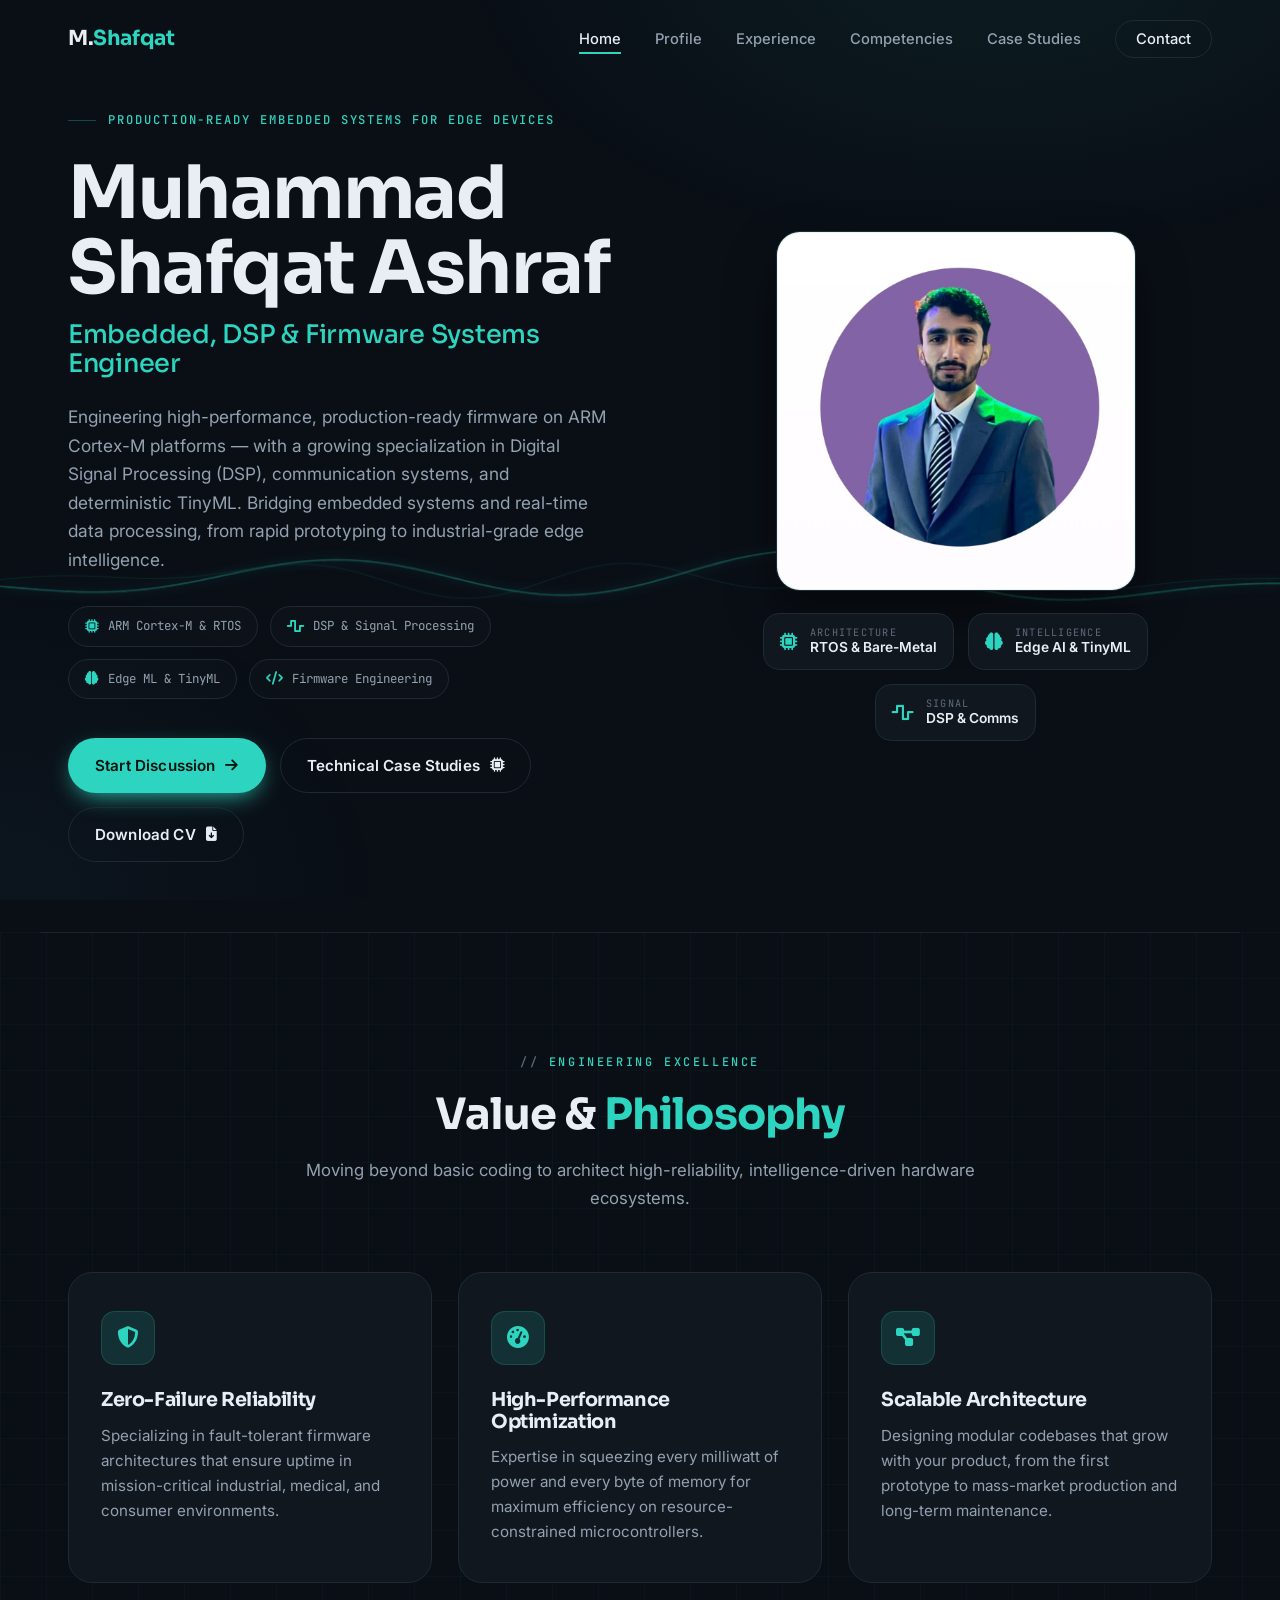
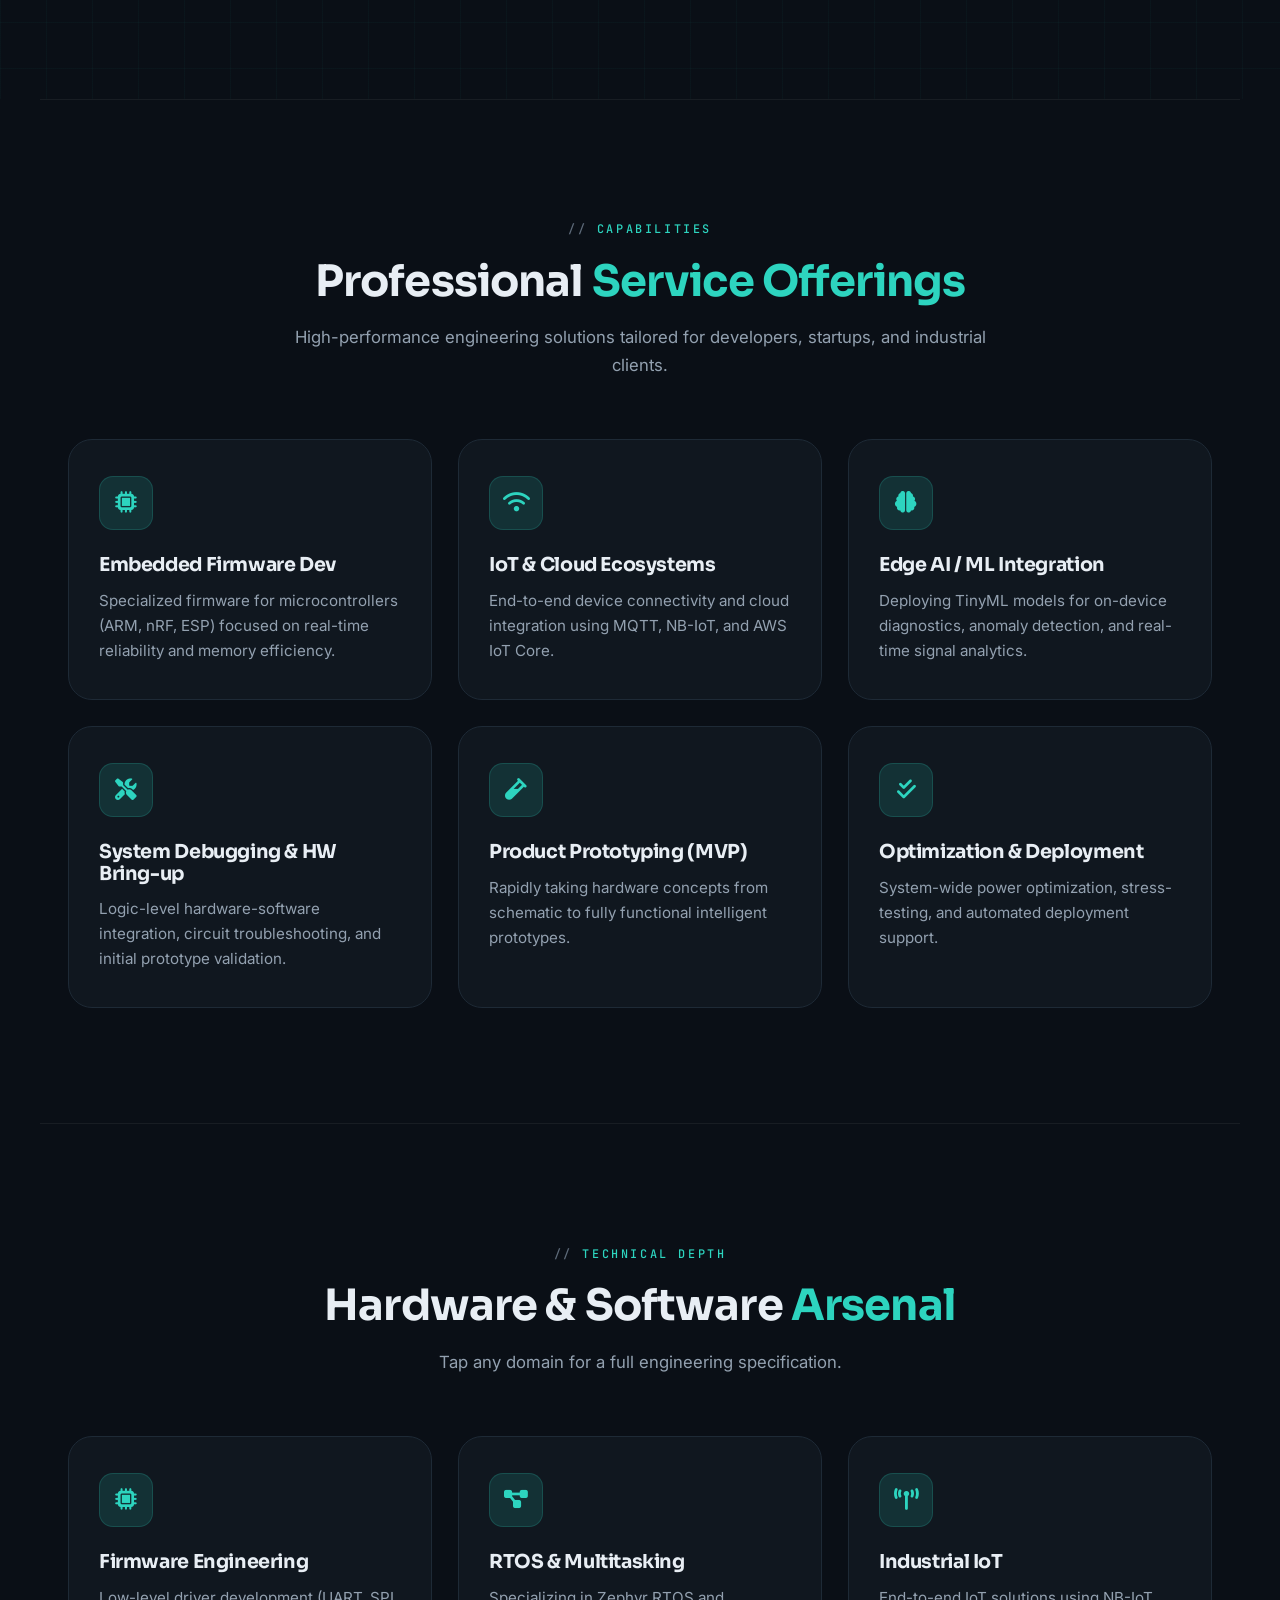
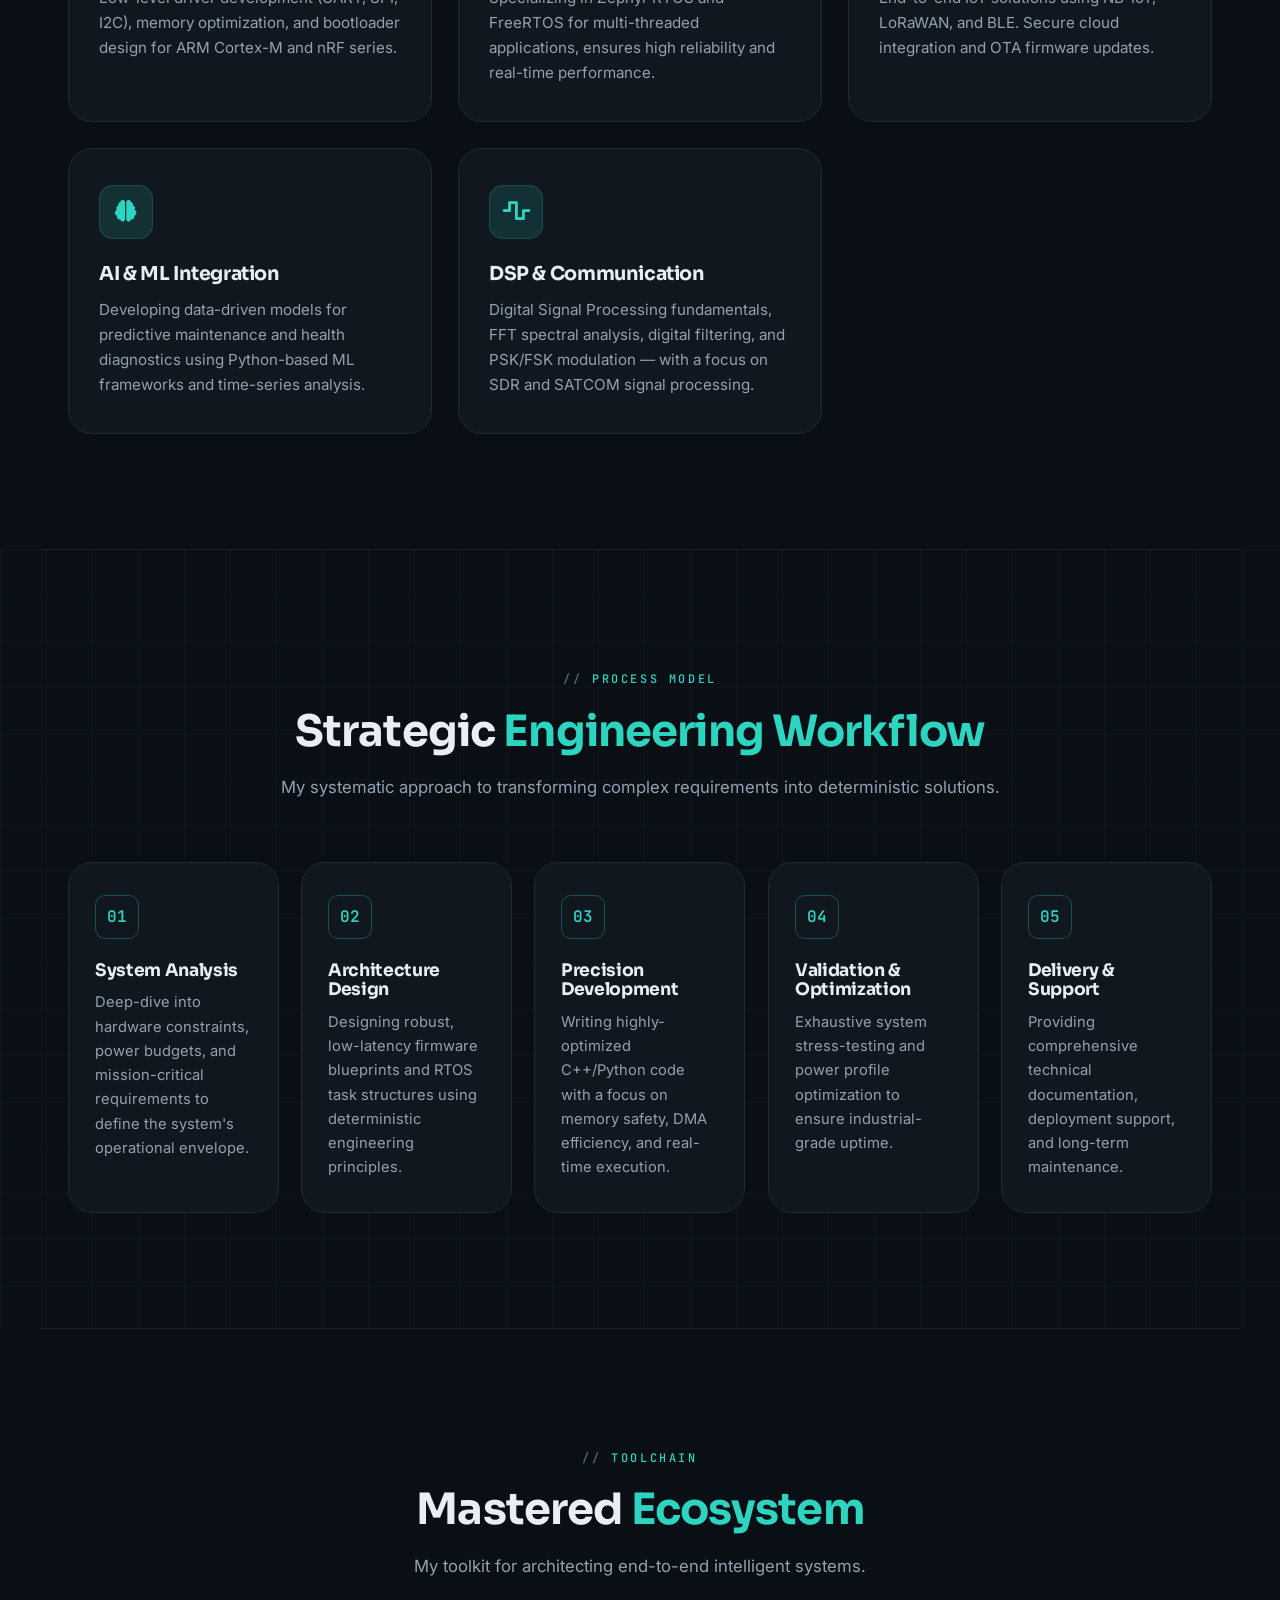
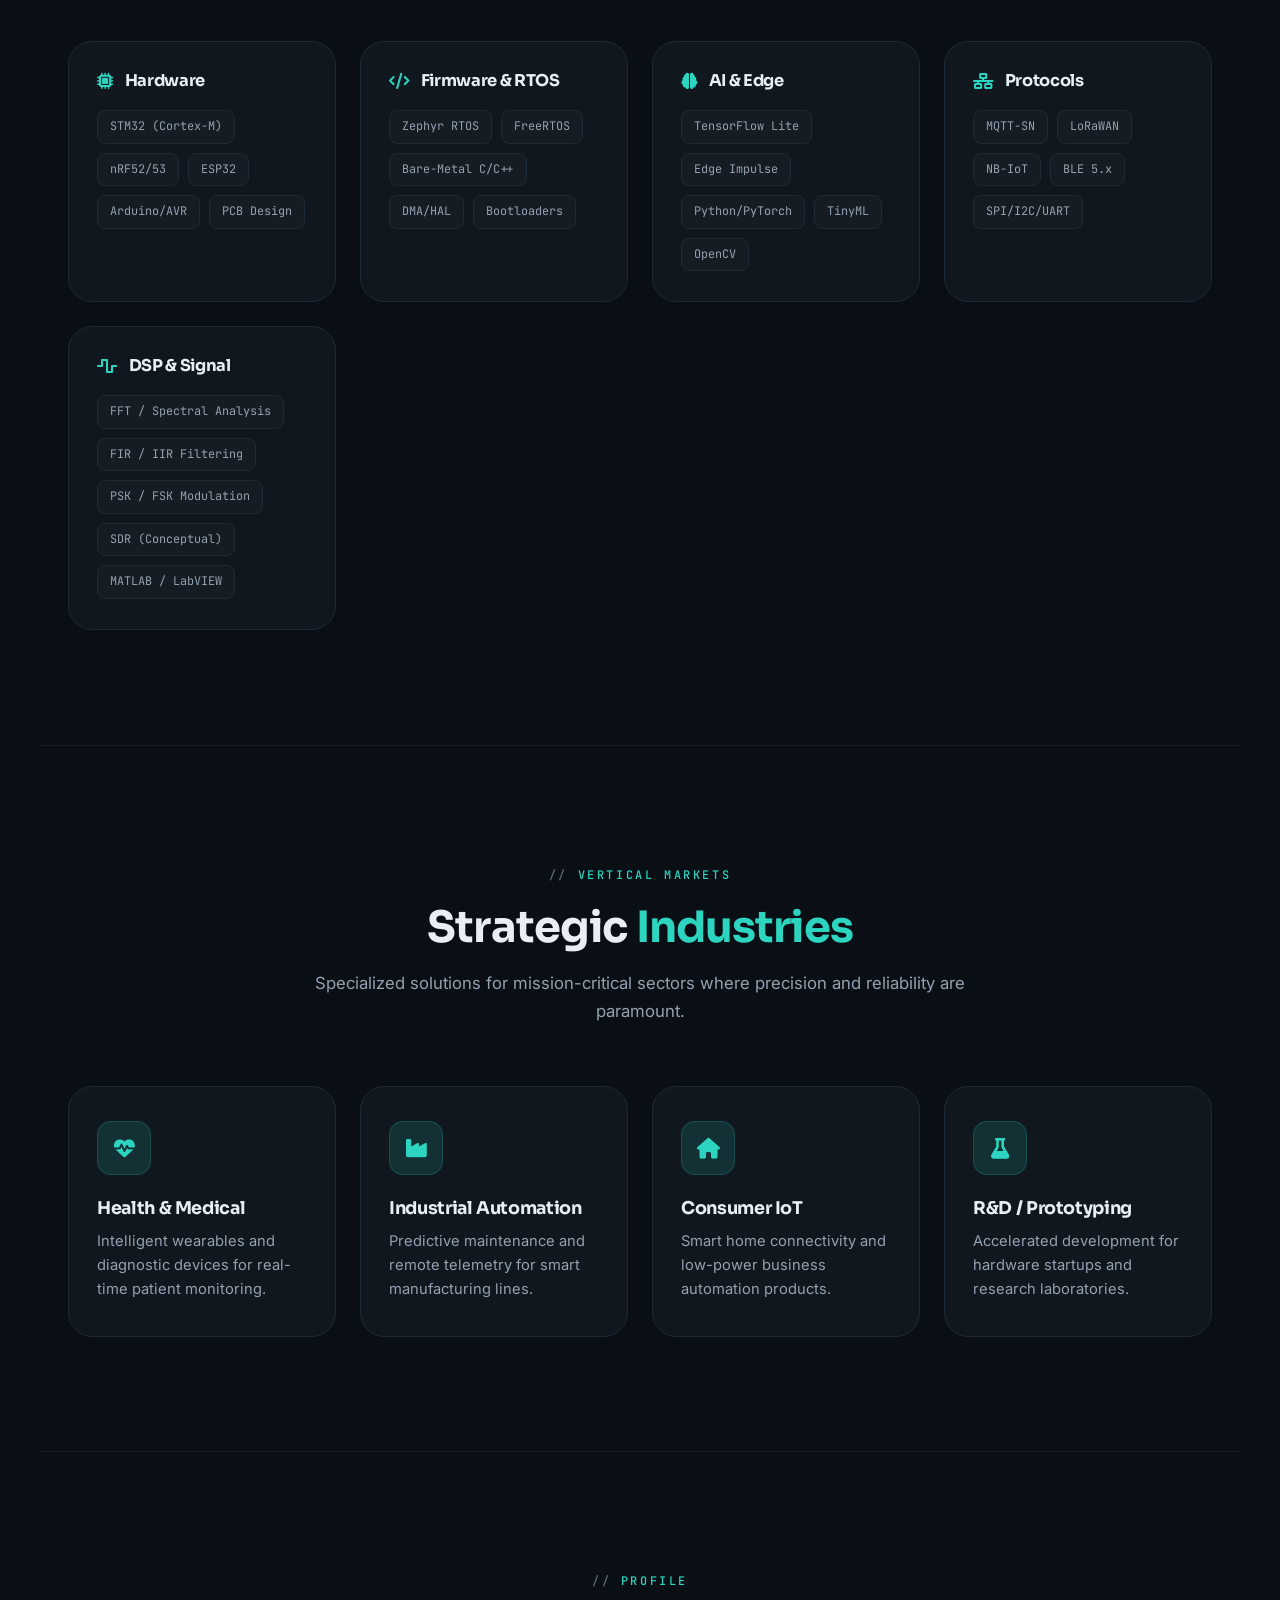
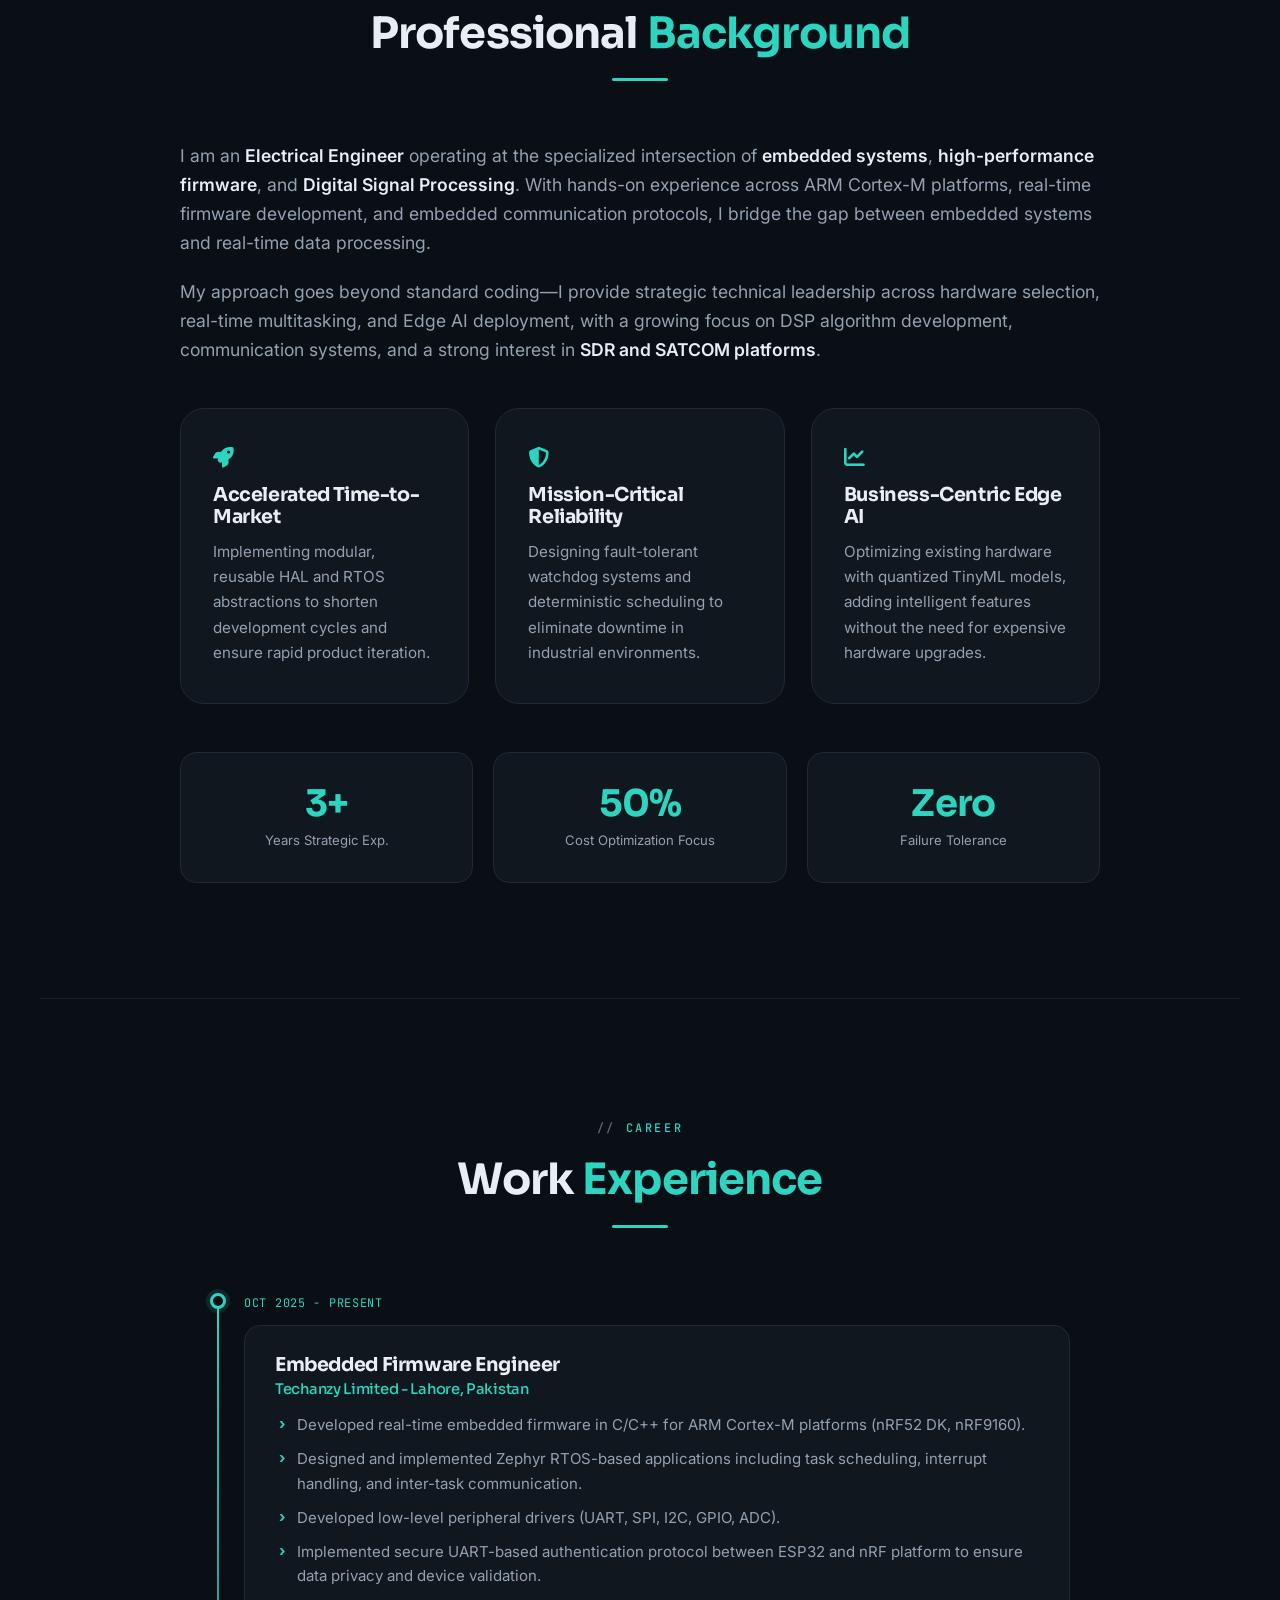
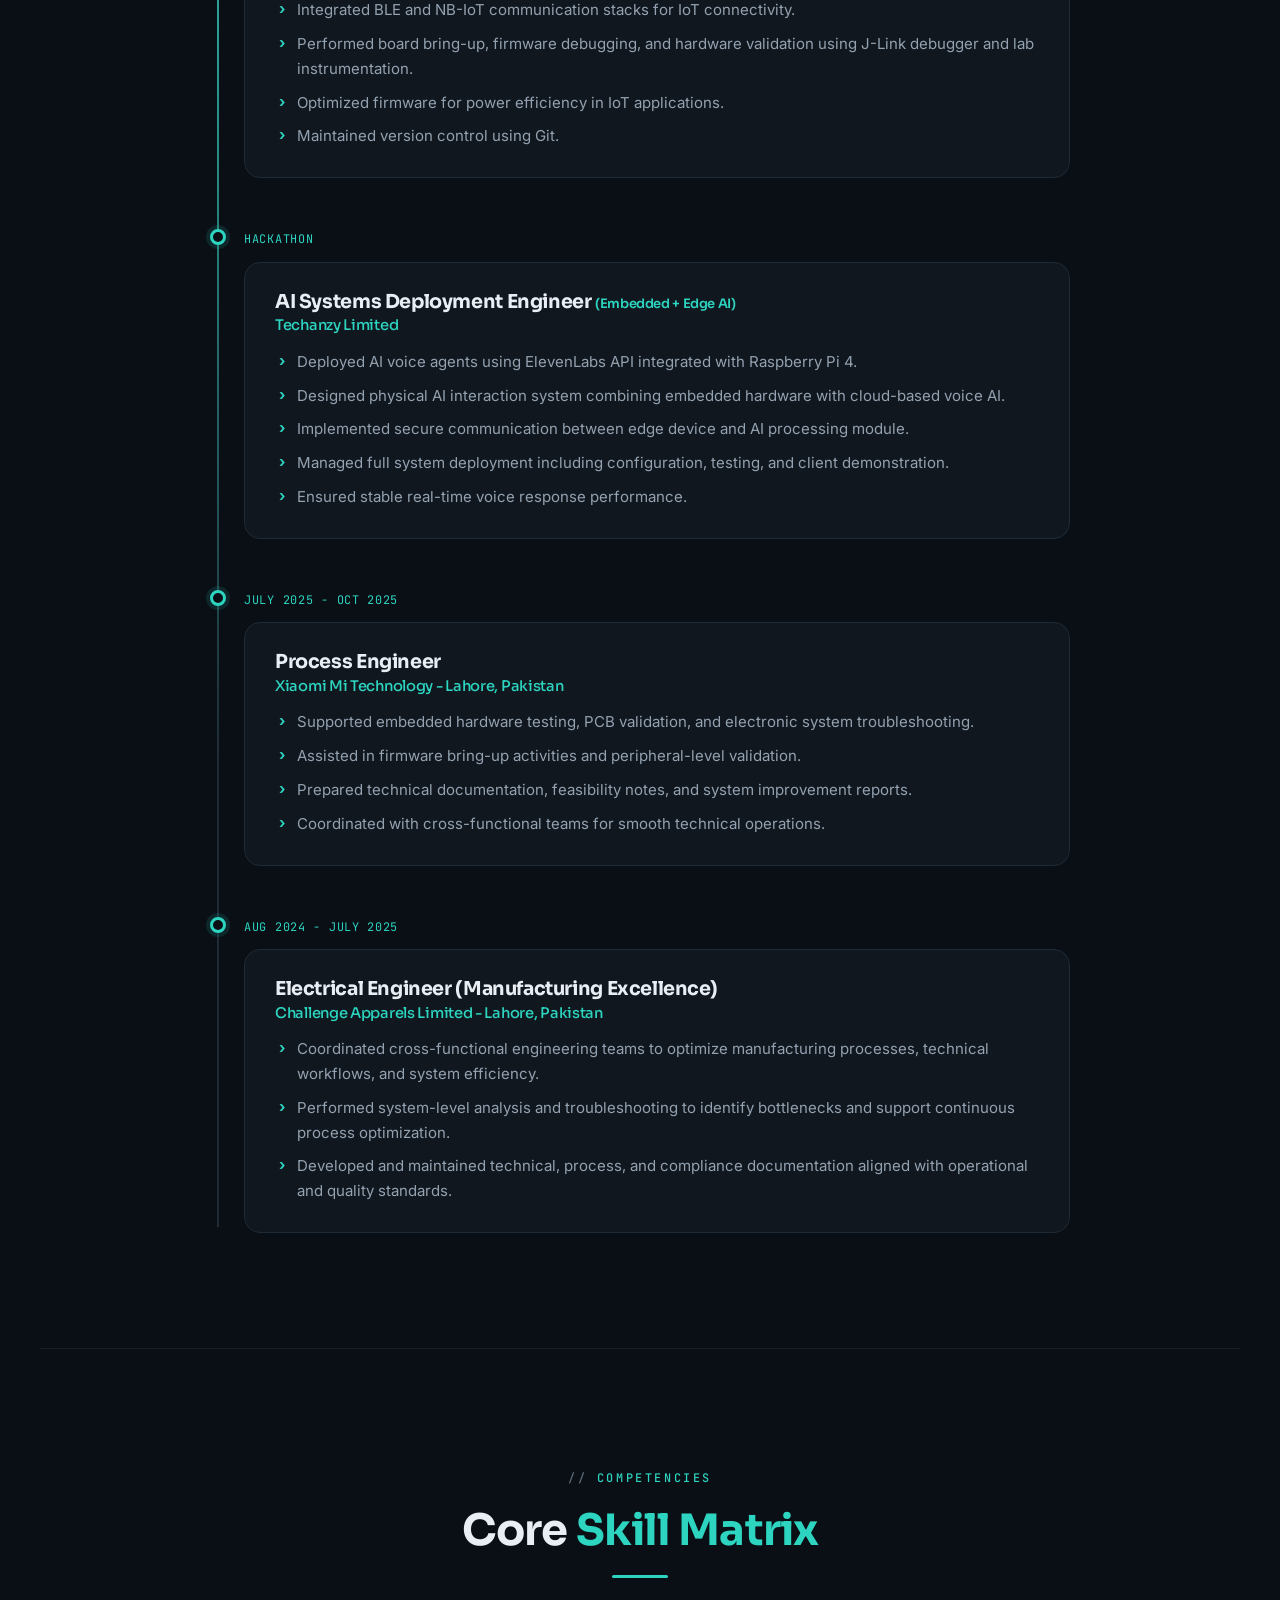
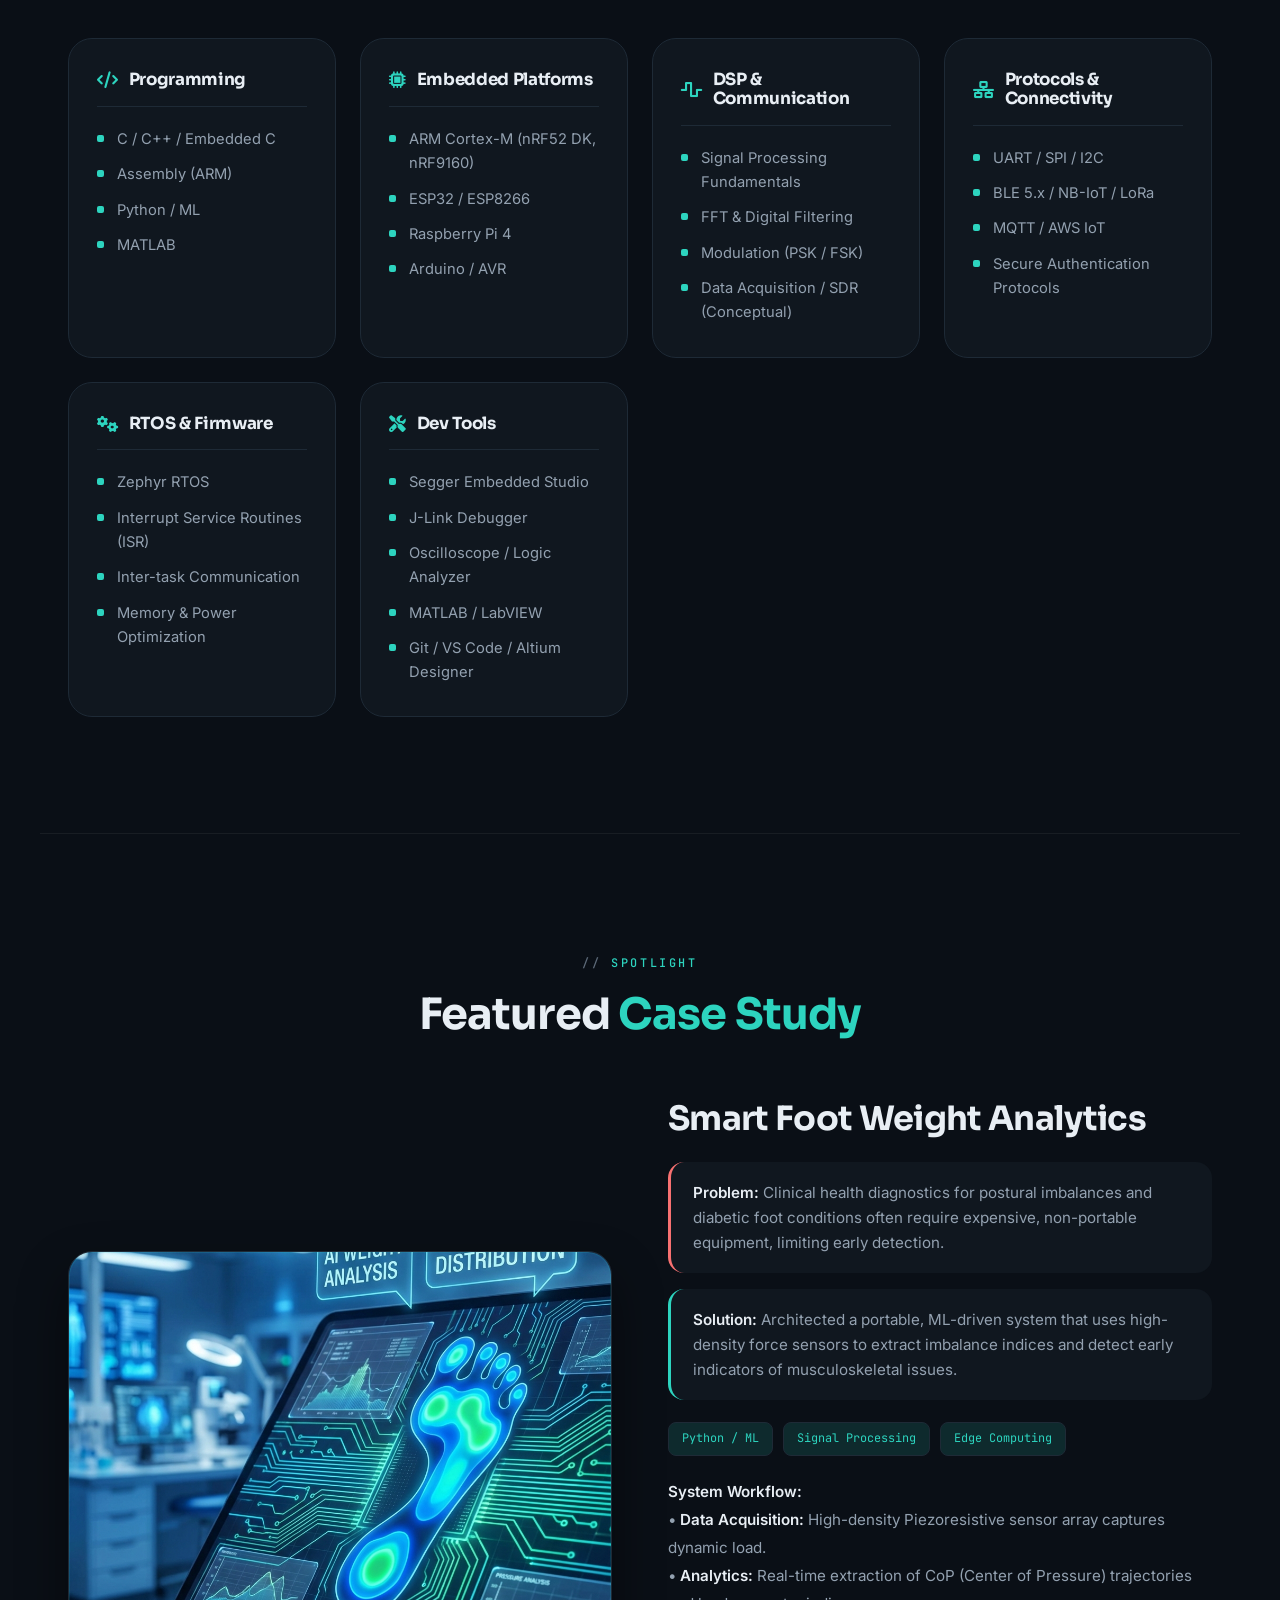
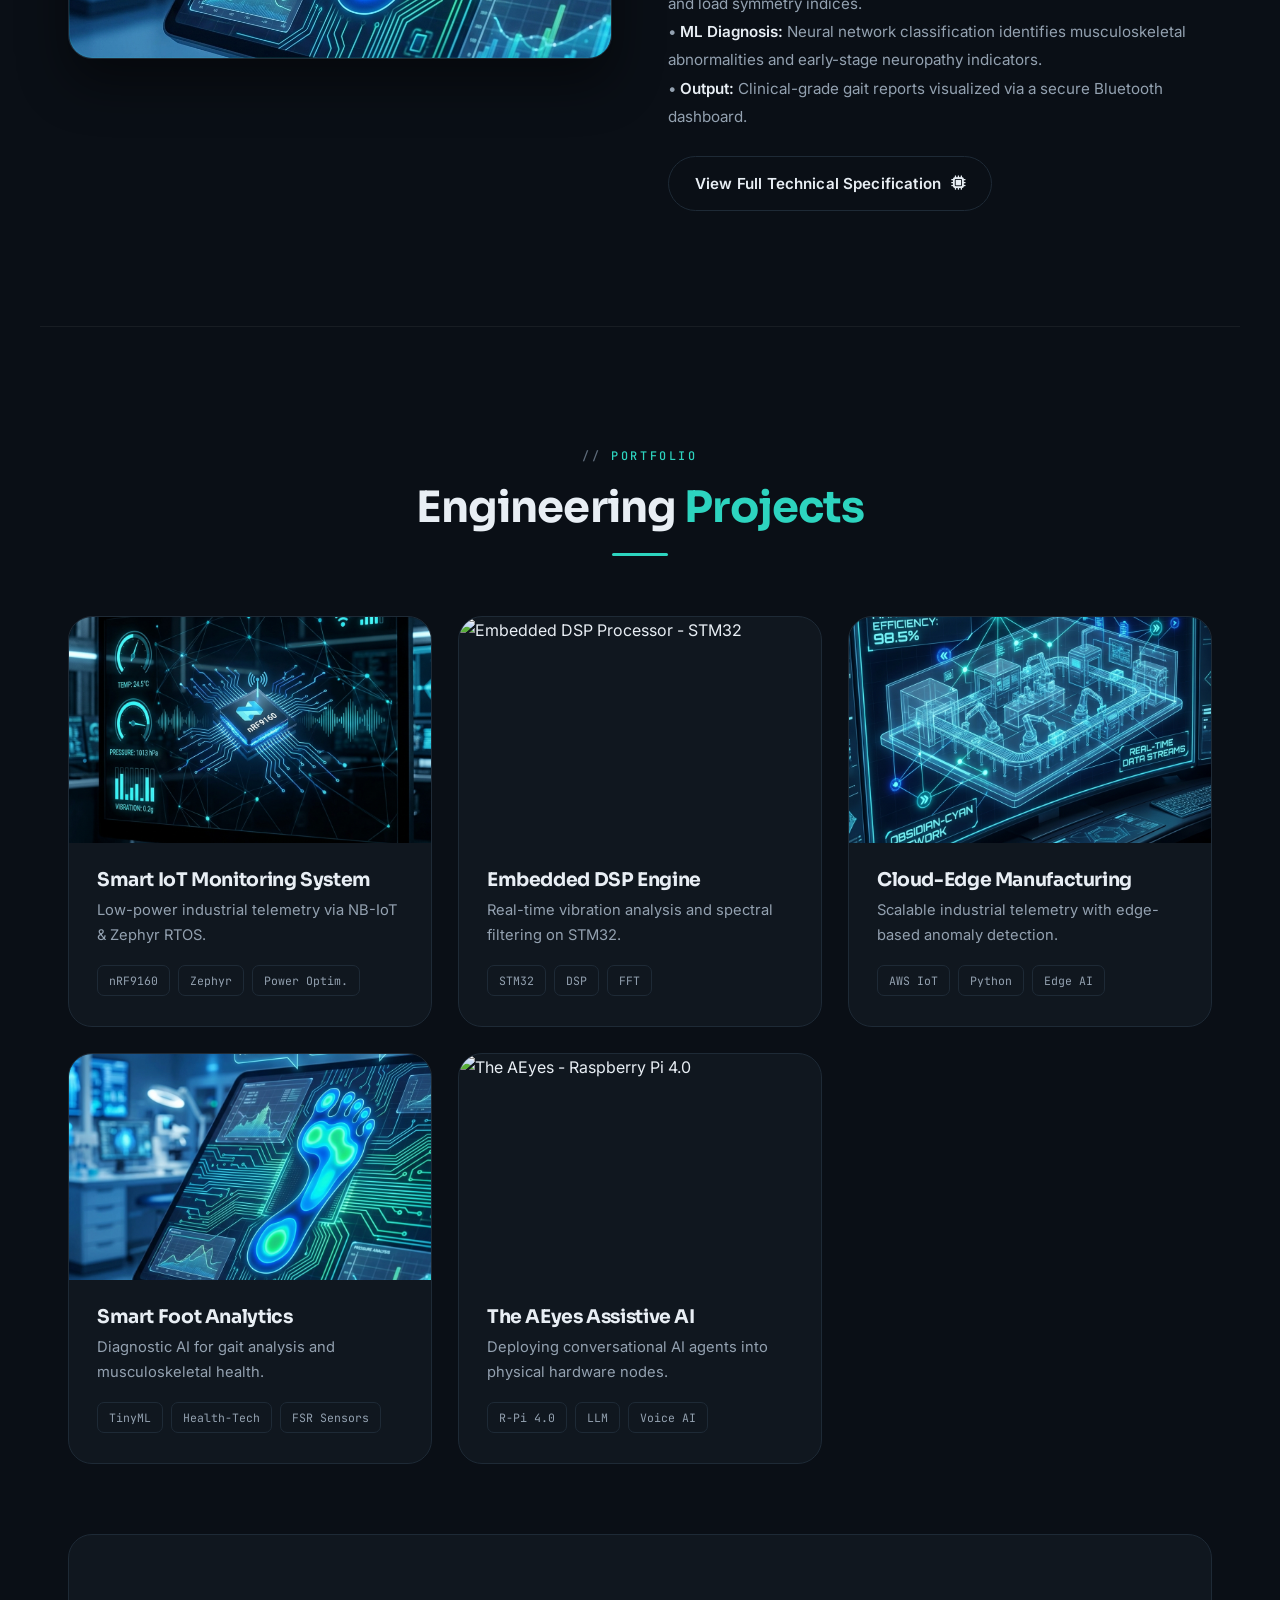
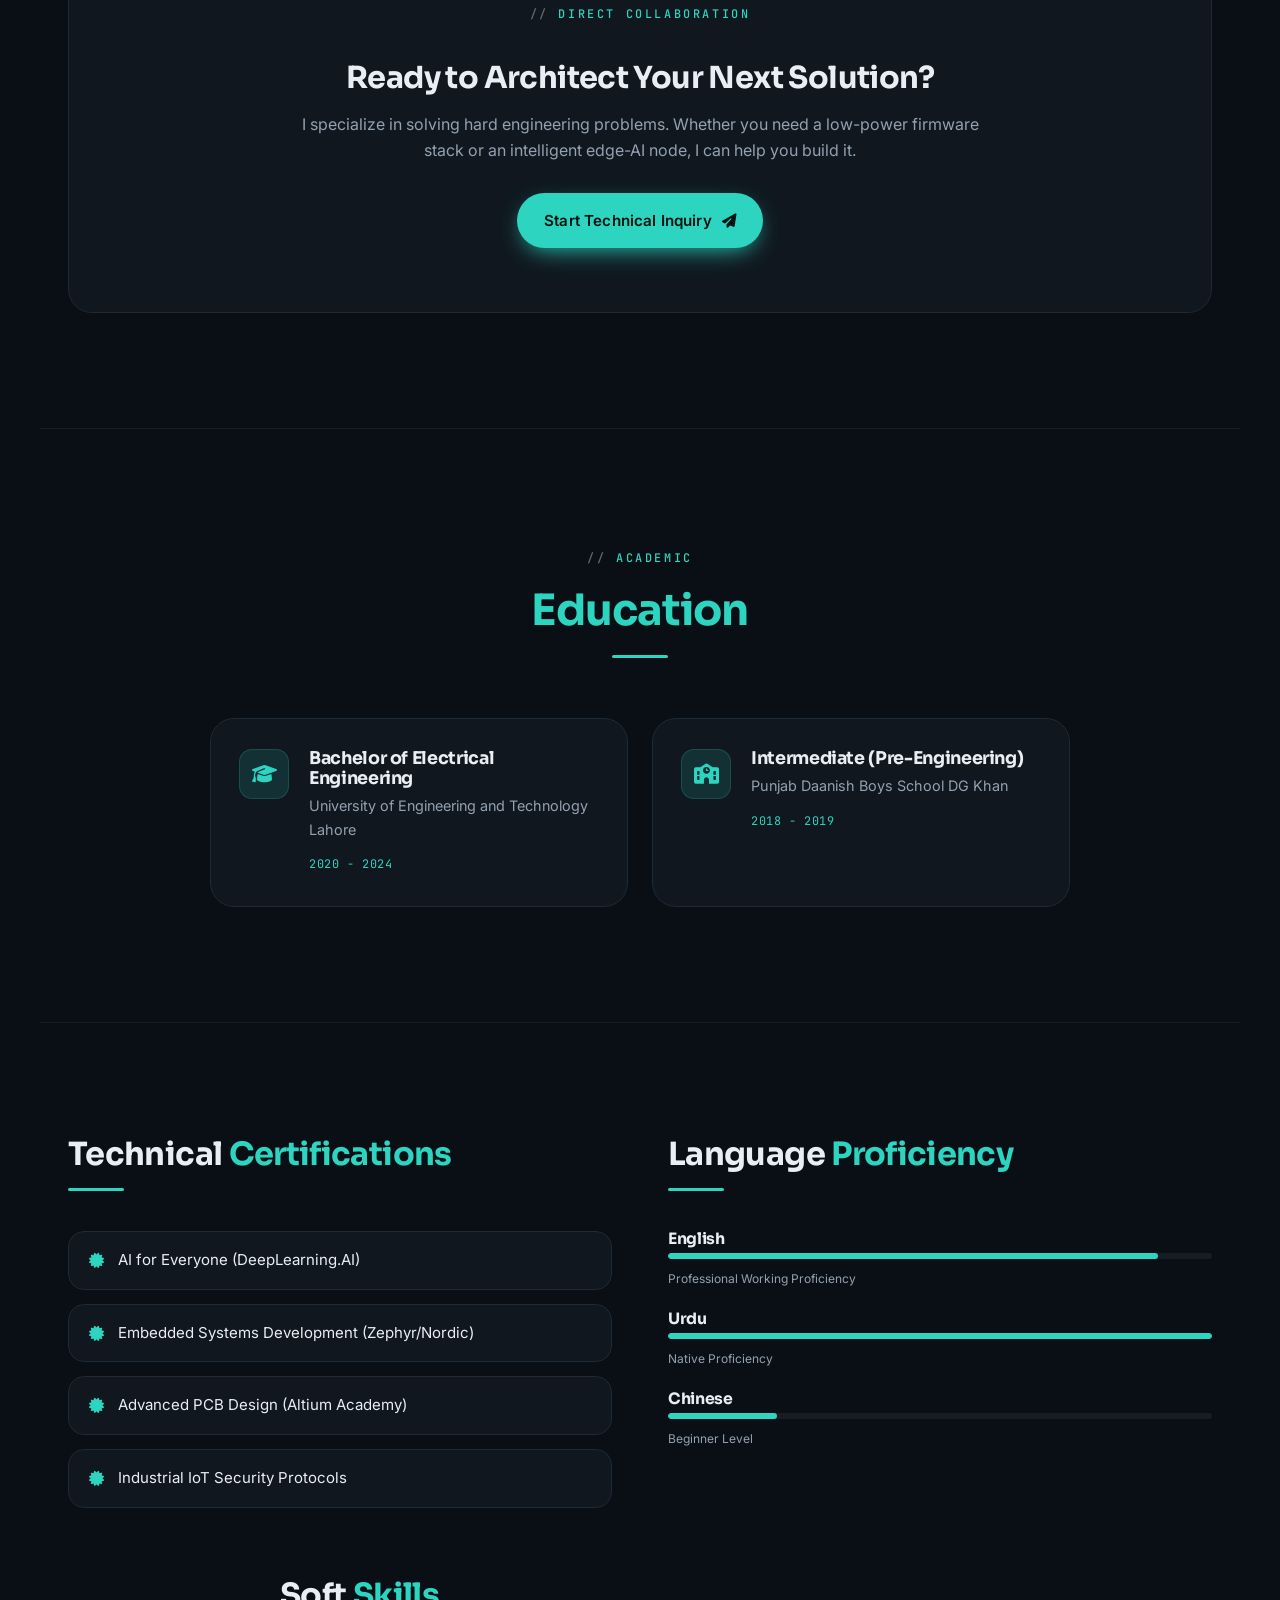
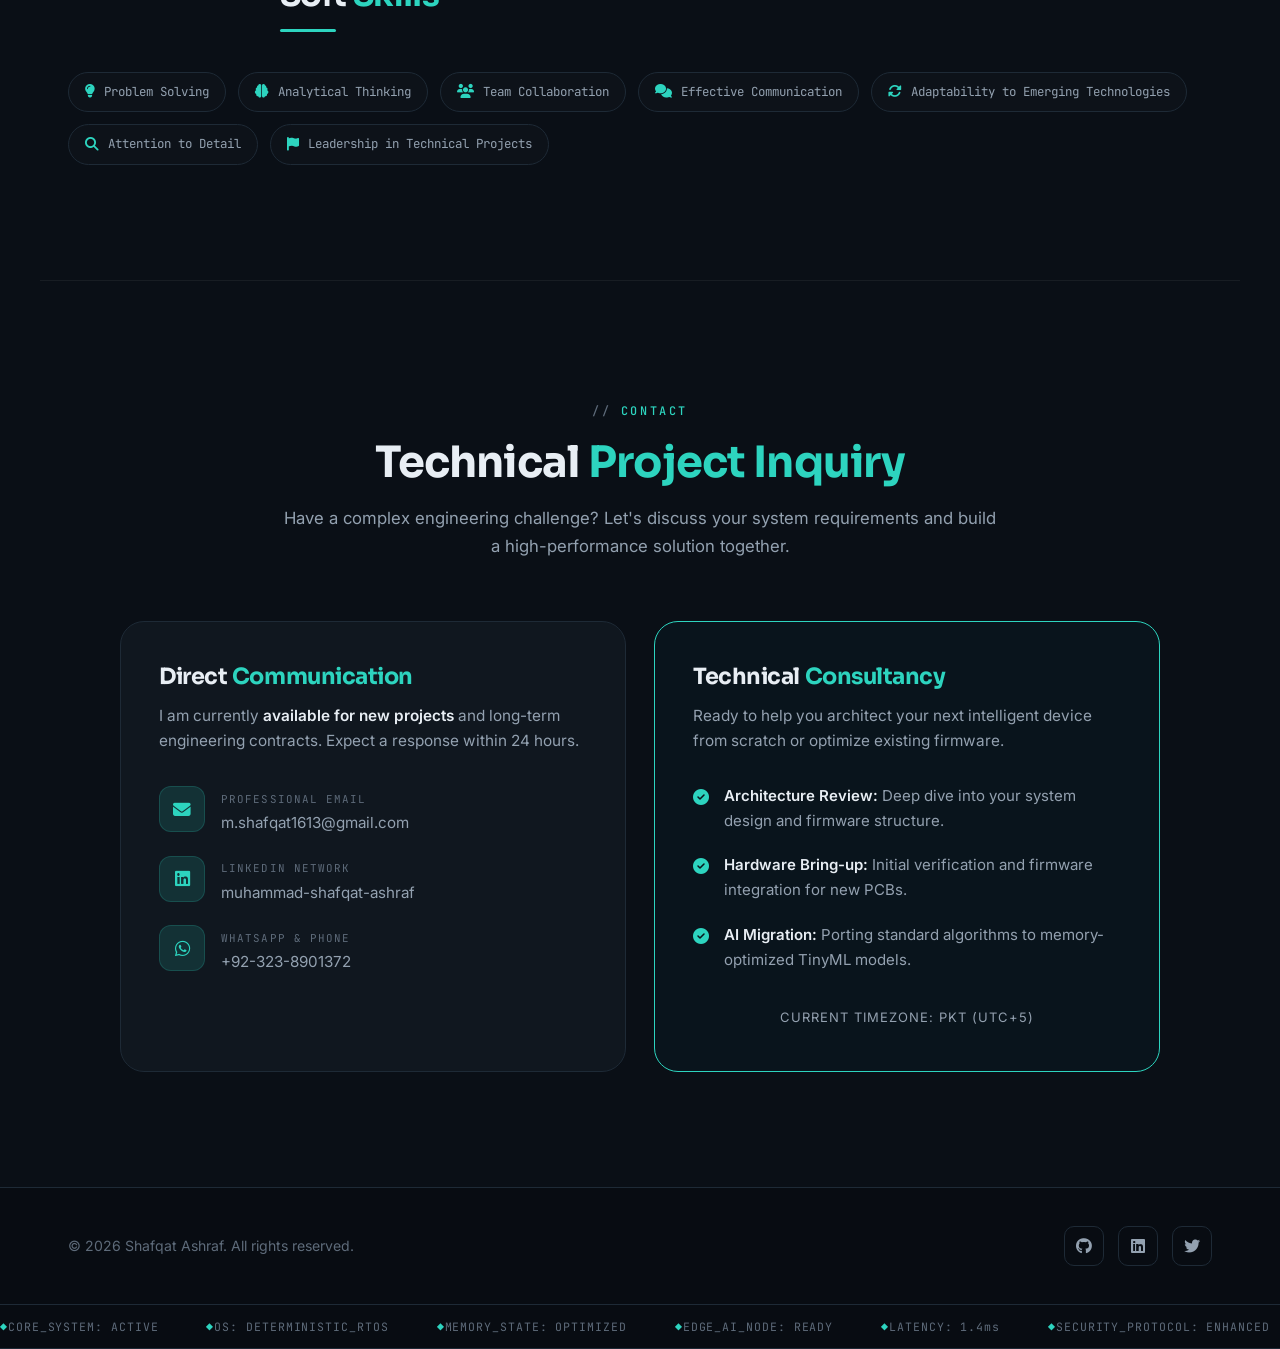
==== index.html @ f804d4d0 "resume" ====
<!DOCTYPE html>
<html lang="en">

<head>
    <meta charset="UTF-8">
    <meta name="viewport" content="width=device-width, initial-scale=1.0">
    <title>Shafqat Ashraf | Embedded, DSP & Firmware Systems Engineer</title>
    <meta name="description"
        content="Official portfolio of Muhammad Shafqat Ashraf. An Embedded, DSP & Firmware Engineer specializing in ARM Cortex-M, Digital Signal Processing, communication systems, RTOS (Zephyr), and industrial-grade Edge Intelligence. Discover technical case studies and engineering solutions.">
    <meta name="keywords"
        content="Shafqat, Shafqat Ashraf, Muhammad Shafqat Ashraf, Embedded Engineer, DSP Engineer, Digital Signal Processing, Communication Systems, SDR, Firmware Engineer, ARM Cortex-M, Zephyr RTOS, TinyML, Edge Intelligence, nRF9160, ESP32, NB-IoT, BLE, Embedded Systems Pakistan">
    <meta name="author" content="Shafqat Ashraf">
    <link rel="canonical" href="https://shafqat-ashraf.vercel.app/">
    <link rel="sitemap" type="application/xml" title="Sitemap" href="/sitemap.xml">

    <!-- Open Graph / LinkedIn -->
    <meta property="og:type" content="website">
    <meta property="og:url" content="https://shafqat-ashraf.vercel.app/">
    <meta property="og:title" content="Shafqat Ashraf | Embedded AI & Firmware Specialist">
    <meta property="og:description"
        content="Bridging Silicon & Intelligence. Architecting high-performance firmware and Edge AI solutions.">
    <meta property="og:image" content="https://shafqat-ashraf.vercel.app/profile.jpg">

    <!-- Twitter -->
    <meta property="twitter:card" content="summary_large_image">
    <meta property="twitter:title" content="Shafqat Ashraf | Embedded AI Specialist">
    <meta property="twitter:description"
        content="Expert Embedded Software Engineer focusing on AI & Edge Intelligence.">
    <meta property="twitter:image" content="https://shafqat-ashraf.vercel.app/profile.jpg">

    <!-- Structured Data (Schema.org) -->
    <script type="application/ld+json">
    {
      "@context": "https://schema.org",
      "@type": "Person",
      "name": "Shafqat Ashraf",
      "alternateName": "Muhammad Shafqat Ashraf",
      "url": "https://shafqat-ashraf.vercel.app/",
      "image": "https://shafqat-ashraf.vercel.app/profile.jpg",
      "jobTitle": "Embedded, DSP & Firmware Systems Engineer",
      "description": "Electrical Engineer specializing in embedded systems, Digital Signal Processing (DSP), communication systems, and high-performance firmware for Edge Intelligence.",
      "knowsAbout": [
        "Embedded Systems",
        "Digital Signal Processing",
        "Communication Systems",
        "Software Defined Radio (SDR)",
        "ARM Cortex-M",
        "Zephyr RTOS",
        "TinyML",
        "Firmware Engineering",
        "Edge AI",
        "Internet of Things (IoT)",
        "Microcontroller Optimization"
      ],
      "worksFor": {
        "@type": "Organization",
        "name": "Techanzy Limited"
      },
      "sameAs": [
        "https://www.linkedin.com/in/muhammad-shafqat-ashraf/",
        "https://github.com/Shafqat-16"
      ],
      "alumniOf": {
        "@type": "EducationalOrganization",
        "name": "University of Engineering and Technology, Lahore"
      }
    }
    </script>
    <link rel="preconnect" href="https://fonts.googleapis.com">
    <link rel="preconnect" href="https://fonts.gstatic.com" crossorigin>
    <link
        href="https://fonts.googleapis.com/css2?family=Sora:wght@400;500;600;700;800&family=Inter:wght@400;500;600&family=JetBrains+Mono:wght@400;500&display=swap"
        rel="stylesheet">
    <link rel="stylesheet" href="style.css">
    <link rel="stylesheet" href="https://cdnjs.cloudflare.com/ajax/libs/font-awesome/6.4.0/css/all.min.css">
</head>

<body>

    <nav id="navbar">
        <div class="container">
            <div class="logo">M.<span>Shafqat</span></div>
            <ul class="nav-links">
                <li><a href="#home" class="active">Home</a></li>
                <li><a href="#about">Profile</a></li>
                <li><a href="#experience">Experience</a></li>
                <li><a href="#skills">Competencies</a></li>
                <li><a href="#projects">Case Studies</a></li>
                <li><a href="#contact" class="nav-contact">Contact</a></li>
            </ul>
            <div class="menu-btn">
                <div class="bar"></div>
                <div class="bar"></div>
                <div class="bar"></div>
            </div>
        </div>
    </nav>

    <main>
        <!-- Hero Section -->
        <section id="home" class="hero">
            <canvas id="signal-canvas" aria-hidden="true"></canvas>
            <div class="container">
                <div class="hero-content">
                    <h5 class="reveal hero-credibility">Production-Ready Embedded Systems for Edge Devices</h5>
                    <h1 class="reveal hero-name">Muhammad Shafqat Ashraf</h1>
                    <h2 class="reveal hero-role">Embedded, DSP & Firmware Systems Engineer</h2>

                    <p class="reveal hero-desc">
                        Engineering high-performance, production-ready firmware on ARM Cortex-M platforms — with a
                        growing specialization in Digital Signal Processing (DSP), communication systems, and
                        deterministic TinyML. Bridging embedded systems and real-time data processing, from rapid
                        prototyping to industrial-grade edge intelligence.
                    </p>

                    <div class="hero-tech-strip reveal">
                        <div class="tech-pill"><i class="fas fa-microchip"></i> ARM Cortex-M & RTOS</div>
                        <div class="tech-pill"><i class="fas fa-wave-square"></i> DSP & Signal Processing</div>
                        <div class="tech-pill"><i class="fas fa-brain"></i> Edge ML & TinyML</div>
                        <div class="tech-pill"><i class="fas fa-code"></i> Firmware Engineering</div>
                    </div>

                    <div class="hero-btns reveal">
                        <a href="#contact" class="btn primary">Start Discussion <i class="fas fa-arrow-right"></i></a>
                        <a href="#projects" class="btn secondary">Technical Case Studies <i
                                class="fas fa-microchip"></i></a>
                        <a href="Shafqat%20Firmware.pdf" target="_blank" class="btn secondary">Download CV <i
                                class="fas fa-file-arrow-down"></i></a>
                    </div>
                </div>

                <div class="hero-image-container">
                    <div class="hero-image">
                        <img src="profile.jpg" alt="Muhammad Shafqat Ashraf - Embedded AI & Firmware Engineer">
                    </div>
                    <div class="tech-context-card reveal">
                        <div class="context-item">
                            <i class="fas fa-microchip"></i>
                            <div class="context-info">
                                <span>Architecture</span>
                                <strong>RTOS & Bare-Metal</strong>
                            </div>
                        </div>
                        <div class="context-item">
                            <i class="fas fa-brain"></i>
                            <div class="context-info">
                                <span>Intelligence</span>
                                <strong>Edge AI & TinyML</strong>
                            </div>
                        </div>
                        <div class="context-item">
                            <i class="fas fa-wave-square"></i>
                            <div class="context-info">
                                <span>Signal</span>
                                <strong>DSP & Comms</strong>
                            </div>
                        </div>
                    </div>
                </div>
            </div>
        </section>

        <!-- Strategic Engineering Value Section -->
        <section id="engineering-value" class="section-padding engineering-grid-section">
            <div class="container">
                <div class="section-header">
                    <span class="section-tag">Engineering Excellence</span>
                    <h2>Value & <span>Philosophy</span></h2>
                    <p>Moving beyond basic coding to architect high-reliability, intelligence-driven hardware
                        ecosystems.</p>
                </div>
                <div class="value-pillars">
                    <div class="pillar reveal">
                        <div class="pillar-icon"><i class="fas fa-shield-alt"></i></div>
                        <h3>Zero-Failure Reliability</h3>
                        <p>Specializing in fault-tolerant firmware architectures that ensure uptime in mission-critical
                            industrial, medical, and consumer environments.</p>
                    </div>
                    <div class="pillar reveal">
                        <div class="pillar-icon"><i class="fas fa-tachometer-alt"></i></div>
                        <h3>High-Performance Optimization</h3>
                        <p>Expertise in squeezing every milliwatt of power and every byte of memory for maximum
                            efficiency on resource-constrained microcontrollers.</p>
                    </div>
                    <div class="pillar reveal">
                        <div class="pillar-icon"><i class="fas fa-project-diagram"></i></div>
                        <h3>Scalable Architecture</h3>
                        <p>Designing modular codebases that grow with your product, from the first prototype to
                            mass-market production and long-term maintenance.</p>
                    </div>
                </div>
            </div>
        </section>

        <!-- Strategic Engineering Solutions Section (Services) -->
        <section id="solutions" class="solutions section-padding">
            <div class="container">
                <div class="section-header">
                    <span class="section-tag">Capabilities</span>
                    <h2>Professional <span>Service Offerings</span></h2>
                    <p>High-performance engineering solutions tailored for developers, startups, and industrial clients.
                    </p>
                </div>
                <div class="solutions-grid">
                    <div class="solution-card reveal">
                        <div class="solution-icon"><i class="fas fa-microchip"></i></div>
                        <h3>Embedded Firmware Dev</h3>
                        <p>Specialized firmware for microcontrollers (ARM, nRF, ESP) focused on real-time reliability
                            and
                            memory efficiency.</p>
                    </div>
                    <div class="solution-card reveal">
                        <div class="solution-icon"><i class="fas fa-wifi"></i></div>
                        <h3>IoT & Cloud Ecosystems</h3>
                        <p>End-to-end device connectivity and cloud integration using MQTT, NB-IoT, and AWS IoT Core.
                        </p>
                    </div>
                    <div class="solution-card reveal">
                        <div class="solution-icon"><i class="fas fa-brain"></i></div>
                        <h3>Edge AI / ML Integration</h3>
                        <p>Deploying TinyML models for on-device diagnostics, anomaly detection, and real-time signal
                            analytics.</p>
                    </div>
                    <div class="solution-card reveal">
                        <div class="solution-icon"><i class="fas fa-tools"></i></div>
                        <h3>System Debugging & HW Bring-up</h3>
                        <p>Logic-level hardware-software integration, circuit troubleshooting, and initial prototype
                            validation.</p>
                    </div>
                    <div class="solution-card reveal">
                        <div class="solution-icon"><i class="fas fa-vial"></i></div>
                        <h3>Product Prototyping (MVP)</h3>
                        <p>Rapidly taking hardware concepts from schematic to fully functional intelligent prototypes.
                        </p>
                    </div>
                    <div class="solution-card reveal">
                        <div class="solution-icon"><i class="fas fa-check-double"></i></div>
                        <h3>Optimization & Deployment</h3>
                        <p>System-wide power optimization, stress-testing, and automated deployment support.</p>
                    </div>
                </div>
            </div>
        </section>

        <!-- Expertise Section -->
        <section id="expertise" class="section-padding">
            <div class="container">
                <div class="section-header">
                    <span class="section-tag">Technical Depth</span>
                    <h2>Hardware & Software <span>Arsenal</span></h2>
                    <p>Tap any domain for a full engineering specification.</p>
                </div>
                <div class="expertise-grid">
                    <div class="expertise-card reveal tech-insight" data-title="Advanced Firmware Engineering"
                        data-tech="Bare-Metal, HAL, DMA, Bootloaders"
                        data-desc="<div class='spec-overview'><p>Mastery over the silicon-software interface — from register-level peripheral control to production-ready bootloader design on ARM Cortex-M and nRF series microcontrollers.</p></div><div class='spec-section'><h4>Technical Architecture</h4><ul><li><strong>Bare-Metal HAL:</strong> Custom Hardware Abstraction Layers written from scratch in C — direct register manipulation of GPIO, UART, SPI, I2C, ADC without vendor middleware overhead</li><li><strong>ISR Optimization:</strong> Interrupt Service Routines designed with minimal latency — critical sections protected via NVIC priority grouping, achieving &lt;2µs ISR entry-to-execute time</li><li><strong>DMA Pipelines:</strong> Configured multi-channel DMA for zero-CPU-overhead data transfers between peripherals and memory — enabling concurrent ADC sampling, UART TX/RX, and SPI communication simultaneously</li><li><strong>Linker Scripts:</strong> Custom memory map design — precise placement of code, data, BSS, and heap/stack regions. Flash partitioning for dual-slot OTA bootloader</li><li><strong>Secure Bootloader:</strong> Dual-slot MCUboot implementation with cryptographic image validation (SHA-256 + RSA-2048 signature verification) and automatic rollback on failed boot</li><li><strong>Memory Optimization:</strong> Stack/heap profiling using watermarking techniques — firmware footprint reduced by 35% through aggressive compiler optimization flags and dead-code elimination</li></ul></div><div class='spec-metrics'><div class='metric-item'><span class='metric-val'>&lt;2µs</span><span class='metric-label'>ISR Latency</span></div><div class='metric-item'><span class='metric-val'>35%</span><span class='metric-label'>Memory Saved</span></div><div class='metric-item'><span class='metric-val'>Zero</span><span class='metric-label'>Boot Failures</span></div></div>">
                        <i class="fas fa-microchip"></i>
                        <h3>Firmware Engineering</h3>
                        <p>Low-level driver development (UART, SPI, I2C), memory optimization, and bootloader design for
                            ARM Cortex-M and nRF series.</p>
                    </div>
                    <div class="expertise-card reveal tech-insight" data-title="RTOS & Deterministic Multitasking"
                        data-tech="Zephyr, FreeRTOS, IPC, Scheduling"
                        data-desc="<div class='spec-overview'><p>Designing and implementing hard real-time multitasking architectures on Zephyr RTOS and FreeRTOS — ensuring deterministic execution, zero priority inversion, and provable worst-case response times for industrial-grade systems.</p></div><div class='spec-section'><h4>Technical Architecture</h4><ul><li><strong>Zephyr RTOS:</strong> Designed multi-threaded task architectures with preemptive priority scheduling — up to 16 concurrent threads with individually configured stack sizes and CPU affinities</li><li><strong>Deterministic Scheduling:</strong> Rate Monotonic Scheduling (RMS) analysis to mathematically prove CPU utilization bounds — guaranteeing all hard deadlines are met under peak load</li><li><strong>IPC Mechanisms:</strong> Message queues (k_msgq), semaphores (k_sem), mutexes (k_mutex), and event flags (k_event) — selecting the correct synchronization primitive per use-case to minimize blocking time</li><li><strong>Priority Inheritance:</strong> Mutex priority inheritance protocol implemented to eliminate priority inversion — critical for preventing low-priority tasks from indefinitely blocking high-priority threads</li><li><strong>Watchdog Integration:</strong> Hardware and software watchdog timers integrated into task supervision — each critical task resets an independent watchdog channel, triggering safe system recovery on hang</li><li><strong>Profiling &amp; Validation:</strong> SEGGER SystemView used for real-time task execution tracing — verified jitter, context switch overhead (&lt;500ns), and worst-case execution times</li></ul></div><div class='spec-metrics'><div class='metric-item'><span class='metric-val'>&lt;500ns</span><span class='metric-label'>Context Switch</span></div><div class='metric-item'><span class='metric-val'>16</span><span class='metric-label'>Max Threads</span></div><div class='metric-item'><span class='metric-val'>100%</span><span class='metric-label'>Deadline Met</span></div></div>">
                        <i class="fas fa-project-diagram"></i>
                        <h3>RTOS & Multitasking</h3>
                        <p>Specializing in Zephyr RTOS and FreeRTOS for multi-threaded applications, ensures high
                            reliability and real-time performance.</p>
                    </div>
                    <div class="expertise-card reveal tech-insight" data-cloud="true"
                        data-title="Industrial IoT & Connectivity" data-tech="NB-IoT, LoRaWAN, MQTT-SN"
                        data-desc="<div class='spec-overview'><p>Architecting end-to-end Industrial IoT ecosystems — from ultra-low-power sensor node firmware to cloud-connected gateways — with a focus on resilience, security, and cost-efficient data pipelines across NB-IoT, LoRaWAN, and BLE 5.x networks.</p></div><div class='spec-section'><h4>Technical Architecture</h4><ul><li><strong>NB-IoT Stack:</strong> Nordic nRF9160 LTE-M/NB-IoT modem integration using Zephyr LTE-link controller — adaptive PSM (Power Saving Mode) and eDRX configuration achieving &lt;10µA average current</li><li><strong>LoRaWAN:</strong> Class A/C device firmware with ADR (Adaptive Data Rate) — dynamic spreading factor adjustment based on RSSI/SNR for optimal range vs. airtime tradeoff</li><li><strong>MQTT-SN Protocol:</strong> Lightweight MQTT for Sensor Networks over UDP — topic pre-registration to reduce per-message overhead on constrained nodes with &lt;32KB RAM</li><li><strong>Security Architecture:</strong> TLS 1.3 for MQTT over TCP — X.509 client certificates for mutual device authentication. DTLS 1.2 for UDP-based MQTT-SN sessions</li><li><strong>OTA Firmware Updates:</strong> FOTA using MCUboot dual-slot with delta updates — minimizes transmission size, supports rollback on cryptographic validation failure</li><li><strong>Edge Gateway:</strong> Local data aggregation, filtering, and anomaly pre-processing at gateway — reduces cloud ingestion bandwidth by up to 60%</li></ul></div><div class='spec-metrics'><div class='metric-item'><span class='metric-val'>&lt;10µA</span><span class='metric-label'>Sleep Current</span></div><div class='metric-item'><span class='metric-val'>60%</span><span class='metric-label'>Cost Reduction</span></div><div class='metric-item'><span class='metric-val'>TLS 1.3</span><span class='metric-label'>Security</span></div></div>">
                        <i class="fas fa-broadcast-tower"></i>
                        <h3>Industrial IoT</h3>
                        <p>End-to-end IoT solutions using NB-IoT, LoRaWAN, and BLE. Secure cloud integration and OTA
                            firmware updates.</p>
                    </div>
                    <div class="expertise-card reveal tech-insight" data-cloud="true"
                        data-title="Embedded AI & ML Integration" data-tech="TinyML, TensorFlow Lite, Quantization"
                        data-desc="<div class='spec-overview'><p>Deploying production-ready machine learning models directly onto ARM Cortex-M microcontrollers — enabling real-time on-device inference for anomaly detection, health diagnostics, and predictive maintenance without cloud dependency.</p></div><div class='spec-section'><h4>Technical Architecture</h4><ul><li><strong>TensorFlow Lite Micro:</strong> Full TFLite Micro runtime integration on ARM Cortex-M4/M33 — model loading from flash, tensor arena allocation in SRAM, operator registration for Conv2D, LSTM, Dense layers</li><li><strong>INT8 Quantization:</strong> Post-training quantization converting 32-bit float weights to 8-bit integers — achieving 4x model size reduction and 2-3x inference speedup with &lt;2% accuracy loss</li><li><strong>Model Pruning:</strong> Structured pruning removing up to 40% of network weights — maintains &gt;90% baseline accuracy while significantly reducing compute requirements</li><li><strong>CMSIS-NN Kernels:</strong> ARM CMSIS-NN optimized kernels for matrix operations — leverages hardware DSP instructions (SIMD) for 10x faster neural network inference vs. generic C</li><li><strong>Feature Engineering:</strong> On-device signal processing pipeline: FFT, statistical features (mean, variance, skewness, kurtosis), and sliding window extraction before model inference</li><li><strong>Edge Impulse:</strong> End-to-end MLOps workflow using Edge Impulse Studio — data collection, model training, quantization, and Arduino/Zephyr library export for deployment</li></ul></div><div class='spec-metrics'><div class='metric-item'><span class='metric-val'>4x</span><span class='metric-label'>Size Reduction</span></div><div class='metric-item'><span class='metric-val'>&lt;50ms</span><span class='metric-label'>Inference Time</span></div><div class='metric-item'><span class='metric-val'>&gt;91%</span><span class='metric-label'>Accuracy</span></div></div>">
                        <i class="fas fa-brain"></i>
                        <h3>AI & ML Integration</h3>
                        <p>Developing data-driven models for predictive maintenance and health diagnostics using
                            Python-based ML frameworks and time-series analysis.</p>
                    </div>
                    <div class="expertise-card reveal tech-insight" data-title="DSP & Communication Systems"
                        data-tech="FFT, Digital Filtering, PSK/FSK Modulation, SDR, MATLAB"
                        data-desc="<div class='spec-overview'><p>Bridging embedded systems and real-time data processing — applying Digital Signal Processing fundamentals and communication-system theory to signal acquisition, spectral analysis, and modulation workflows. Strong interest in Software Defined Radio (SDR) and SATCOM platforms.</p></div><div class='spec-section'><h4>Technical Focus</h4><ul><li><strong>Signal Acquisition:</strong> Time- and frequency-domain data acquisition through ADC sampling pipelines, with anti-aliasing and windowing applied prior to analysis</li><li><strong>Spectral Analysis:</strong> FFT-based spectral decomposition (conceptual and practical) for identifying frequency components, harmonics, and noise floors in acquired signals</li><li><strong>Digital Filtering:</strong> FIR/IIR filtering fundamentals for noise rejection, band isolation, and signal conditioning ahead of feature extraction</li><li><strong>Modulation Techniques:</strong> Working knowledge of digital modulation/demodulation schemes including PSK and FSK, and the trade-offs between bandwidth, range, and robustness</li><li><strong>Software Defined Radio (SDR):</strong> Conceptual understanding of SDR signal chains — sampling, down-conversion, and baseband processing — with active interest in SATCOM and real-time DSP algorithm development</li><li><strong>Toolchain:</strong> MATLAB and Python for signal processing prototyping, simulation, and validation; LabVIEW for instrumentation and data acquisition</li></ul></div><div class='spec-metrics'><div class='metric-item'><span class='metric-val'>FFT</span><span class='metric-label'>Spectral Analysis</span></div><div class='metric-item'><span class='metric-val'>PSK/FSK</span><span class='metric-label'>Modulation</span></div><div class='metric-item'><span class='metric-val'>SDR</span><span class='metric-label'>Signal Chains</span></div></div>">
                        <i class="fas fa-wave-square"></i>
                        <h3>DSP & Communication</h3>
                        <p>Digital Signal Processing fundamentals, FFT spectral analysis, digital filtering, and
                            PSK/FSK modulation — with a focus on SDR and SATCOM signal processing.</p>
                    </div>
                </div>
            </div>
        </section>

        <!-- Technical Workflow Section -->
        <section id="workflow" class="workflow section-padding engineering-grid-section">
            <div class="container">
                <div class="section-header">
                    <span class="section-tag">Process Model</span>
                    <h2>Strategic <span>Engineering Workflow</span></h2>
                    <p>My systematic approach to transforming complex requirements into deterministic solutions.</p>
                </div>
                <div class="workflow-grid">
                    <div class="workflow-step reveal">
                        <div class="step-num">01</div>
                        <h3>System Analysis</h3>
                        <p>Deep-dive into hardware constraints, power budgets, and mission-critical requirements to
                            define the system's operational envelope.</p>
                    </div>
                    <div class="workflow-step reveal">
                        <div class="step-num">02</div>
                        <h3>Architecture Design</h3>
                        <p>Designing robust, low-latency firmware blueprints and RTOS task structures using
                            deterministic engineering principles.</p>
                    </div>
                    <div class="workflow-step reveal">
                        <div class="step-num">03</div>
                        <h3>Precision Development</h3>
                        <p>Writing highly-optimized C++/Python code with a focus on memory safety, DMA efficiency, and
                            real-time execution.</p>
                    </div>
                    <div class="workflow-step reveal">
                        <div class="step-num">04</div>
                        <h3>Validation & Optimization</h3>
                        <p>Exhaustive system stress-testing and power profile optimization to ensure industrial-grade
                            uptime.</p>
                    </div>
                    <div class="workflow-step reveal">
                        <div class="step-num">05</div>
                        <h3>Delivery & Support</h3>
                        <p>Providing comprehensive technical documentation, deployment support, and long-term
                            maintenance.</p>
                    </div>
                </div>
            </div>
        </section>

        <!-- Technical Ecosystem -->
        <section id="ecosystem" class="ecosystem section-padding">
            <div class="container">
                <div class="section-header">
                    <span class="section-tag">Toolchain</span>
                    <h2>Mastered <span>Ecosystem</span></h2>
                    <p>My toolkit for architecting end-to-end intelligent systems.</p>
                </div>
                <div class="ecosystem-grid">
                    <div class="echo-category reveal">
                        <h4><i class="fas fa-microchip"></i> Hardware</h4>
                        <div class="echo-tags">
                            <span>STM32 (Cortex-M)</span>
                            <span>nRF52/53</span>
                            <span>ESP32</span>
                            <span>Arduino/AVR</span>
                            <span>PCB Design</span>
                        </div>
                    </div>
                    <div class="echo-category reveal">
                        <h4><i class="fas fa-code"></i> Firmware & RTOS</h4>
                        <div class="echo-tags">
                            <span>Zephyr RTOS</span>
                            <span>FreeRTOS</span>
                            <span>Bare-Metal C/C++</span>
                            <span>DMA/HAL</span>
                            <span>Bootloaders</span>
                        </div>
                    </div>
                    <div class="echo-category reveal">
                        <h4><i class="fas fa-brain"></i> AI & Edge</h4>
                        <div class="echo-tags">
                            <span>TensorFlow Lite</span>
                            <span>Edge Impulse</span>
                            <span>Python/PyTorch</span>
                            <span>TinyML</span>
                            <span>OpenCV</span>
                        </div>
                    </div>
                    <div class="echo-category reveal">
                        <h4><i class="fas fa-network-wired"></i> Protocols</h4>
                        <div class="echo-tags">
                            <span>MQTT-SN</span>
                            <span>LoRaWAN</span>
                            <span>NB-IoT</span>
                            <span>BLE 5.x</span>
                            <span>SPI/I2C/UART</span>
                        </div>
                    </div>
                    <div class="echo-category reveal">
                        <h4><i class="fas fa-wave-square"></i> DSP & Signal</h4>
                        <div class="echo-tags">
                            <span>FFT / Spectral Analysis</span>
                            <span>FIR / IIR Filtering</span>
                            <span>PSK / FSK Modulation</span>
                            <span>SDR (Conceptual)</span>
                            <span>MATLAB / LabVIEW</span>
                        </div>
                    </div>
                </div>
            </div>
        </section>

        <!-- Industries & Use Cases Section -->
        <section id="industries" class="industries section-padding">
            <div class="container">
                <div class="section-header">
                    <span class="section-tag">Vertical Markets</span>
                    <h2>Strategic <span>Industries</span></h2>
                    <p>Specialized solutions for mission-critical sectors where precision and reliability are paramount.
                    </p>
                </div>
                <div class="industry-grid">
                    <div class="industry-card reveal">
                        <i class="fas fa-heartbeat"></i>
                        <h4>Health & Medical</h4>
                        <p>Intelligent wearables and diagnostic devices for real-time patient monitoring.</p>
                    </div>
                    <div class="industry-card reveal">
                        <i class="fas fa-industry"></i>
                        <h4>Industrial Automation</h4>
                        <p>Predictive maintenance and remote telemetry for smart manufacturing lines.</p>
                    </div>
                    <div class="industry-card reveal">
                        <i class="fas fa-home"></i>
                        <h4>Consumer IoT</h4>
                        <p>Smart home connectivity and low-power business automation products.</p>
                    </div>
                    <div class="industry-card reveal">
                        <i class="fas fa-flask"></i>
                        <h4>R&D / Prototyping</h4>
                        <p>Accelerated development for hardware startups and research laboratories.</p>
                    </div>
                </div>
            </div>
        </section>

        <!-- About Section -->
        <section id="about" class="about section-padding">
            <div class="container">
                <div class="section-header">
                    <span class="section-tag">Profile</span>
                    <h2>Professional <span>Background</span></h2>
                    <div class="underline"></div>
                </div>
                <div class="about-grid">
                    <div class="about-text">
                        <p>I am an <strong>Electrical Engineer</strong> operating at the specialized intersection of
                            <strong>embedded systems</strong>, <strong>high-performance firmware</strong>, and
                            <strong>Digital Signal Processing</strong>. With hands-on experience across ARM Cortex-M
                            platforms, real-time firmware development, and embedded communication protocols, I bridge
                            the gap between embedded systems and real-time data processing.
                        </p>
                        <p>My approach goes beyond standard coding—I provide strategic technical leadership across
                            hardware selection, real-time multitasking, and Edge AI deployment, with a growing focus on
                            DSP algorithm development, communication systems, and a strong interest in
                            <strong>SDR and SATCOM platforms</strong>.
                        </p>

                        <div class="value-pillars">
                            <div class="pillar">
                                <i class="fas fa-rocket"></i>
                                <h4>Accelerated Time-to-Market</h4>
                                <p>Implementing modular, reusable HAL and RTOS abstractions to shorten development
                                    cycles and ensure rapid product iteration.</p>
                            </div>
                            <div class="pillar">
                                <i class="fas fa-shield-alt"></i>
                                <h4>Mission-Critical Reliability</h4>
                                <p>Designing fault-tolerant watchdog systems and deterministic scheduling to eliminate
                                    downtime in industrial environments.</p>
                            </div>
                            <div class="pillar">
                                <i class="fas fa-chart-line"></i>
                                <h4>Business-Centric Edge AI</h4>
                                <p>Optimizing existing hardware with quantized TinyML models, adding intelligent
                                    features without the need for expensive hardware upgrades.</p>
                            </div>
                        </div>

                        <div class="about-stats">
                            <div class="stat-item">
                                <h3>3+</h3>
                                <p>Years Strategic Exp.</p>
                            </div>
                            <div class="stat-item">
                                <h3>50%</h3>
                                <p>Cost Optimization Focus</p>
                            </div>
                            <div class="stat-item">
                                <h3>Zero</h3>
                                <p>Failure Tolerance</p>
                            </div>
                        </div>
                    </div>
                </div>
            </div>
        </section>

        <!-- Experience Section -->
        <section id="experience" class="experience section-padding">
            <div class="container">
                <div class="section-header">
                    <span class="section-tag">Career</span>
                    <h2>Work <span>Experience</span></h2>
                    <div class="underline"></div>
                </div>
                <div class="timeline">
                    <!-- Experience 1 -->
                    <div class="timeline-item">
                        <div class="timeline-dot"></div>
                        <div class="timeline-date">OCT 2025 - Present</div>
                        <div class="timeline-content">
                            <h3>Embedded Firmware Engineer</h3>
                            <h4>Techanzy Limited - Lahore, Pakistan</h4>
                            <ul>
                                <li>Developed real-time embedded firmware in C/C++ for ARM Cortex-M platforms (nRF52 DK, nRF9160).</li>
                                <li>Designed and implemented Zephyr RTOS-based applications including task scheduling, interrupt handling, and inter-task communication.</li>
                                <li>Developed low-level peripheral drivers (UART, SPI, I2C, GPIO, ADC).</li>
                                <li>Implemented secure UART-based authentication protocol between ESP32 and nRF platform to ensure data privacy and device validation.</li>
                                <li>Integrated BLE and NB-IoT communication stacks for IoT connectivity.</li>
                                <li>Performed board bring-up, firmware debugging, and hardware validation using J-Link debugger and lab instrumentation.</li>
                                <li>Optimized firmware for power efficiency in IoT applications.</li>
                                <li>Maintained version control using Git.</li>
                            </ul>
                        </div>
                    </div>
                    <!-- Experience 1b - Hackathon -->
                    <div class="timeline-item">
                        <div class="timeline-dot"></div>
                        <div class="timeline-date">Hackathon</div>
                        <div class="timeline-content">
                            <h3>AI Systems Deployment Engineer <span style="font-size: 13px; color: var(--main-color); font-weight: 600;">(Embedded + Edge AI)</span></h3>
                            <h4>Techanzy Limited</h4>
                            <ul>
                                <li>Deployed AI voice agents using ElevenLabs API integrated with Raspberry Pi 4.</li>
                                <li>Designed physical AI interaction system combining embedded hardware with cloud-based voice AI.</li>
                                <li>Implemented secure communication between edge device and AI processing module.</li>
                                <li>Managed full system deployment including configuration, testing, and client demonstration.</li>
                                <li>Ensured stable real-time voice response performance.</li>
                            </ul>
                        </div>
                    </div>
                    <!-- Experience 2 -->
                    <div class="timeline-item">
                        <div class="timeline-dot"></div>
                        <div class="timeline-date">JULY 2025 - OCT 2025</div>
                        <div class="timeline-content">
                            <h3>Process Engineer</h3>
                            <h4>Xiaomi Mi Technology - Lahore, Pakistan</h4>
                            <ul>
                                <li>Supported embedded hardware testing, PCB validation, and electronic system troubleshooting.</li>
                                <li>Assisted in firmware bring-up activities and peripheral-level validation.</li>
                                <li>Prepared technical documentation, feasibility notes, and system improvement reports.</li>
                                <li>Coordinated with cross-functional teams for smooth technical operations.</li>
                            </ul>
                        </div>
                    </div>
                    <!-- Experience 3 -->
                    <div class="timeline-item">
                        <div class="timeline-dot"></div>
                        <div class="timeline-date">AUG 2024 - JULY 2025</div>
                        <div class="timeline-content">
                            <h3>Electrical Engineer (Manufacturing Excellence)</h3>
                            <h4>Challenge Apparels Limited - Lahore, Pakistan</h4>
                            <ul>
                                <li>Coordinated cross-functional engineering teams to optimize manufacturing processes, technical workflows, and system efficiency.</li>
                                <li>Performed system-level analysis and troubleshooting to identify bottlenecks and support continuous process optimization.</li>
                                <li>Developed and maintained technical, process, and compliance documentation aligned with operational and quality standards.</li>
                            </ul>
                        </div>
                    </div>
                </div>
            </div>
        </section>

        <!-- Skills Section -->
        <section id="skills" class="skills section-padding">
            <div class="container">
                <div class="section-header">
                    <span class="section-tag">Competencies</span>
                    <h2>Core <span>Skill Matrix</span></h2>
                    <div class="underline"></div>
                </div>
                <div class="skills-grid">
                    <div class="skill-category">
                        <h3><i class="fas fa-code"></i> Programming</h3>
                        <ul>
                            <li>C / C++ / Embedded C</li>
                            <li>Assembly (ARM)</li>
                            <li>Python / ML</li>
                            <li>MATLAB</li>
                        </ul>
                    </div>
                    <div class="skill-category">
                        <h3><i class="fas fa-microchip"></i> Embedded Platforms</h3>
                        <ul>
                            <li>ARM Cortex-M (nRF52 DK, nRF9160)</li>
                            <li>ESP32 / ESP8266</li>
                            <li>Raspberry Pi 4</li>
                            <li>Arduino / AVR</li>
                        </ul>
                    </div>
                    <div class="skill-category">
                        <h3><i class="fas fa-wave-square"></i> DSP & Communication</h3>
                        <ul>
                            <li>Signal Processing Fundamentals</li>
                            <li>FFT & Digital Filtering</li>
                            <li>Modulation (PSK / FSK)</li>
                            <li>Data Acquisition / SDR (Conceptual)</li>
                        </ul>
                    </div>
                    <div class="skill-category">
                        <h3><i class="fas fa-network-wired"></i> Protocols & Connectivity</h3>
                        <ul>
                            <li>UART / SPI / I2C</li>
                            <li>BLE 5.x / NB-IoT / LoRa</li>
                            <li>MQTT / AWS IoT</li>
                            <li>Secure Authentication Protocols</li>
                        </ul>
                    </div>
                    <div class="skill-category">
                        <h3><i class="fas fa-cogs"></i> RTOS & Firmware</h3>
                        <ul>
                            <li>Zephyr RTOS</li>
                            <li>Interrupt Service Routines (ISR)</li>
                            <li>Inter-task Communication</li>
                            <li>Memory & Power Optimization</li>
                        </ul>
                    </div>
                    <div class="skill-category">
                        <h3><i class="fas fa-tools"></i> Dev Tools</h3>
                        <ul>
                            <li>Segger Embedded Studio</li>
                            <li>J-Link Debugger</li>
                            <li>Oscilloscope / Logic Analyzer</li>
                            <li>MATLAB / LabVIEW</li>
                            <li>Git / VS Code / Altium Designer</li>
                        </ul>
                    </div>
                </div>
            </div>
        </section>

        <!-- Dedicated Featured Project (Smart Foot) -->
        <section id="featured-case-study" class="featured-project section-padding">
            <div class="container">
                <div class="section-header">
                    <span class="section-tag">Spotlight</span>
                    <h2>Featured <span>Case Study</span></h2>
                </div>
                <div class="featured-grid">
                    <div class="featured-image reveal">
                        <div class="hero-image">
                            <img src="project3.png" alt="Smart Foot Weight Analytics System">
                        </div>
                    </div>
                    <div class="featured-content reveal">
                        <h3>Smart Foot Weight Analytics</h3>
                        <div class="problem-box">
                            <strong>Problem:</strong> Clinical health diagnostics for postural imbalances and diabetic
                            foot
                            conditions often require expensive, non-portable equipment, limiting early detection.
                        </div>
                        <div class="solution-box">
                            <strong>Solution:</strong> Architected a portable, ML-driven system that uses high-density
                            force
                            sensors to extract imbalance indices and detect early indicators of musculoskeletal issues.
                        </div>
                        <div class="featured-tech-row">
                            <span>Python / ML</span>
                            <span>Signal Processing</span>
                            <span>Edge Computing</span>
                        </div>
                        <p><strong>System Workflow:</strong>
                            <br>• <strong>Data Acquisition:</strong> High-density Piezoresistive sensor array captures
                            dynamic load.
                            <br>• <strong>Analytics:</strong> Real-time extraction of CoP (Center of Pressure)
                            trajectories and load symmetry indices.
                            <br>• <strong>ML Diagnosis:</strong> Neural network classification identifies
                            musculoskeletal abnormalities and early-stage neuropathy indicators.
                            <br>• <strong>Output:</strong> Clinical-grade gait reports visualized via a secure Bluetooth
                            dashboard.
                        </p>
                        <a href="javascript:void(0)" class="btn secondary view-project" style="margin-top: 25px;"
                            data-title="Smart Foot: Health Diagnostic System"
                            data-tech="TinyML, FSR Sensors, Python/ML, Signal Processing"
                            data-desc="<div class='spec-overview'><p>Clinical-grade portable biomechanical diagnostic system — engineering a complete hardware-firmware-ML pipeline for real-time plantar pressure analysis, gait classification, and early detection of musculoskeletal and neuropathic conditions.</p></div><div class='spec-section'><h4>Full System Architecture</h4><ul><li><strong>Sensing Hardware:</strong> High-density Piezoresistive FSR array (16 sensors) — custom PCB with analog multiplexing, 12-bit ADC acquisition at 100Hz, and hardware anti-aliasing filter for signal integrity</li><li><strong>Firmware Pipeline:</strong> Bare-metal C firmware — ADC DMA circular buffer → FIR digital filter → pressure normalization → feature vector construction, all executing within a 10ms real-time processing window</li><li><strong>Feature Extraction:</strong> Center of Pressure (CoP) X/Y trajectory computation, total load distribution, medial/lateral symmetry index, anterior/posterior weight ratio, and gait phase segmentation (heel strike, midstance, toe-off)</li><li><strong>ML Inference Engine:</strong> Quantized INT8 TensorFlow Lite Micro neural network — trained on 2,400+ clinical gait samples across 3 diagnostic classes (Normal, Postural Imbalance, Neuropathy Indicator). Model deployed to embedded target with &lt;50ms inference latency</li><li><strong>Wireless Data Link:</strong> BLE 5.0 custom GATT profile — real-time streaming of CoP trajectories and pressure heatmaps at 2KB/s. Encrypted BLE connection with bonding for clinical data security</li><li><strong>Clinical Dashboard:</strong> Companion application visualizing live pressure heatmaps, CoP trajectory overlays, symmetry indices, and auto-generated diagnostic summary reports</li></ul></div><div class='spec-metrics'><div class='metric-item'><span class='metric-val'>100Hz</span><span class='metric-label'>Sampling Rate</span></div><div class='metric-item'><span class='metric-val'>&gt;91%</span><span class='metric-label'>Diagnostic Accuracy</span></div><div class='metric-item'><span class='metric-val'>&lt;50ms</span><span class='metric-label'>ML Inference</span></div></div>">
                            View Full Technical Specification <i class="fas fa-microchip"></i>
                        </a>
                    </div>
                </div>
            </div>
        </section>

        <!-- Projects Section -->
        <section id="projects" class="projects section-padding">
            <div class="container">
                <div class="section-header">
                    <span class="section-tag">Portfolio</span>
                    <h2>Engineering <span>Projects</span></h2>
                    <div class="underline"></div>
                </div>
                <div class="projects-grid">
                    <div class="project-card reveal">
                        <div class="project-img">
                            <img src="project1.png" alt="Smart IoT Monitoring System - nRF9160">
                            <div class="project-overlay">
                                <a href="javascript:void(0)" class="btn mini view-project"
                                    data-title="Industrial smart IoT Monitoring System"
                                    data-tech="Zephyr RTOS, NB-IoT, Power Optimization, C++"
                                    data-desc="<div class='spec-overview'><p>Production-grade industrial telemetry platform built on the Nordic nRF9160 SiP — integrating a 64MHz ARM Cortex-M33 processor with a full LTE-M/NB-IoT modem in a single package, designed for zero-maintenance remote deployment in harsh industrial environments.</p></div><div class='spec-section'><h4>Technical Architecture</h4><ul><li><strong>Platform:</strong> Nordic nRF9160 SiP — ARM Cortex-M33 @ 64MHz with integrated LTE-M/NB-IoT modem, GPS, and 1MB Flash / 256KB RAM</li><li><strong>RTOS Architecture:</strong> Zephyr RTOS with 8 concurrent tasks — sensor acquisition, data processing, NB-IoT transmission, watchdog supervision, power management, FOTA, LED control, and CLI debug interface</li><li><strong>Power Management:</strong> 3-tier power state machine — Active (sensor sampling), Idle (data buffering), Deep Sleep (&lt;10µA). RTC-triggered wake-ups at configurable intervals via Zephyr PM subsystem</li><li><strong>NB-IoT Stack:</strong> AT command modem control via nrf_modem_lib — PSM timer T3412 and eDRX configured for 15-minute reporting cycle achieving 2+ year battery life on 2000mAh Li-Po</li><li><strong>Security:</strong> AES-256-GCM payload encryption + TLS 1.3 with X.509 mutual authentication to AWS IoT Core. Unique device certificate provisioned at manufacturing</li><li><strong>FOTA:</strong> MCUboot dual-slot bootloader with cryptographic image validation — SHA-256 hash verification + RSA-2048 signature check. Automatic rollback on failed boot or validation error</li><li><strong>Data Resilience:</strong> Flash-backed circular ring buffer storing 72+ hours of sensor data during network outages — zero data loss on reconnection with automatic flush</li></ul></div><div class='spec-metrics'><div class='metric-item'><span class='metric-val'>&lt;10µA</span><span class='metric-label'>Sleep Current</span></div><div class='metric-item'><span class='metric-val'>2+ Yrs</span><span class='metric-label'>Battery Life</span></div><div class='metric-item'><span class='metric-val'>99.7%</span><span class='metric-label'>Uptime</span></div></div>">View
                                    Technical Breakdown</a>
                            </div>
                        </div>
                        <div class="project-info">
                            <h3>Smart IoT Monitoring System</h3>
                            <p>Low-power industrial telemetry via NB-IoT & Zephyr RTOS.</p>
                            <div class="project-tags">
                                <span>nRF9160</span>
                                <span>Zephyr</span>
                                <span>Power Optim.</span>
                            </div>
                        </div>
                    </div>

                    <div class="project-card reveal">
                        <div class="project-img">
                            <img src="https://images.unsplash.com/photo-1550751827-4bd374c3f58b?auto=format&fit=crop&q=80&w=800"
                                alt="Embedded DSP Processor - STM32">
                            <div class="project-overlay">
                                <a href="javascript:void(0)" class="btn mini view-project"
                                    data-title="Embedded Real-Time DSP Engine"
                                    data-tech="CMSIS-DSP, STM32F4, FFT, DMA, I2S"
                                    data-desc="<div class='spec-overview'><p>High-throughput real-time digital signal processing engine on the STM32F407 — ARM Cortex-M4 with hardware FPU at 168MHz — built for industrial predictive maintenance through real-time vibration spectral analysis and bearing fault detection.</p></div><div class='spec-section'><h4>Technical Architecture</h4><ul><li><strong>Platform:</strong> STM32F407VGT6 — ARM Cortex-M4F @ 168MHz, hardware FPU, 192KB SRAM, 1MB Flash. Selected for DSP instruction set (SIMD) and FPU enabling single-cycle float operations</li><li><strong>DMA + I2S Pipeline:</strong> I2S peripheral in master RX mode with double-buffered DMA circular transfers — 44.1kHz stereo sampling with zero CPU involvement. Ping-pong buffer design ensures uninterrupted data flow during processing</li><li><strong>CMSIS-DSP Filtering:</strong> ARM hardware-accelerated CMSIS-DSP library — Order-64 FIR bandpass filter (500Hz–10kHz) for vibration isolation, followed by IIR Butterworth lowpass for noise rejection. 10x faster than software float implementation</li><li><strong>FFT Analysis:</strong> 1024-point Real FFT via arm_rfft_fast_f32 — spectral resolution of 43Hz/bin up to 22kHz Nyquist. Bearing fault frequencies (BPFO, BPFI, BSF, FTF) extracted from magnitude spectrum</li><li><strong>Fault Detection:</strong> RMS energy calculation in fault-frequency bands — adaptive threshold comparison with 15-sample moving average baseline. GPIO interrupt to external alarm relay on threshold breach</li><li><strong>CPU Efficiency:</strong> Full DSP pipeline (acquire → filter → FFT → analyze → decide) executes in &lt;5ms. CPU utilization: &lt;15% during active processing, enabling concurrent UART logging and CAN bus reporting</li></ul></div><div class='spec-metrics'><div class='metric-item'><span class='metric-val'>&lt;5ms</span><span class='metric-label'>Latency</span></div><div class='metric-item'><span class='metric-val'>&lt;15%</span><span class='metric-label'>CPU Load</span></div><div class='metric-item'><span class='metric-val'>&gt;94%</span><span class='metric-label'>Fault Accuracy</span></div></div>">View
                                    Technical Breakdown</a>
                            </div>
                        </div>
                        <div class="project-info">
                            <h3>Embedded DSP Engine</h3>
                            <p>Real-time vibration analysis and spectral filtering on STM32.</p>
                            <div class="project-tags">
                                <span>STM32</span>
                                <span>DSP</span>
                                <span>FFT</span>
                            </div>
                        </div>
                    </div>

                    <div class="project-card reveal">
                        <div class="project-img">
                            <img src="project4.png" alt="Industrial Workflow - AWS IoT">
                            <div class="project-overlay">
                                <a href="javascript:void(0)" class="btn mini view-project"
                                    data-title="Cloud-Edge Industrial Workflow"
                                    data-tech="AWS IoT, Python, MQTT, Edge Computing"
                                    data-desc="<div class='spec-overview'><p>Hybrid cloud-edge architecture for a smart manufacturing facility — enabling sub-200ms anomaly detection at the gateway while streaming aggregated intelligence to AWS IoT Core for fleet-level monitoring, reducing cloud costs by 60%.</p></div><div class='spec-section'><h4>Technical Architecture</h4><ul><li><strong>Edge Intelligence Layer:</strong> Python anomaly detection engine on industrial gateway — Statistical Process Control (SPC) using Z-score and CUSUM algorithms to identify production throughput deviations locally before any cloud transmission</li><li><strong>Protocol Stack:</strong> MQTT-SN over Zigbee mesh for battery-powered sensor nodes (32KB RAM constraint). Gateway performs MQTT-SN to full MQTT bridging with TLS 1.3 termination before AWS IoT Core</li><li><strong>AWS IoT Core:</strong> IoT Rules Engine configured with SQL-like topic filters — triggers Lambda functions for real-time alerting, SNS push notifications, and DynamoDB time-series event storage</li><li><strong>Data Optimization:</strong> Edge pre-aggregation reduces raw sensor data volume by 8:1 compression ratio before cloud transmission — direct 60% reduction in AWS IoT data ingestion and S3 storage costs</li><li><strong>OTA Fleet Management:</strong> AWS IoT Jobs service for coordinated firmware rollout across 50+ sensor nodes — staged deployment with canary testing and automatic rollback on error rate threshold</li><li><strong>Security:</strong> X.509 client certificates provisioned per-device. AWS IAM role policies restrict each device to its own MQTT topic namespace — zero lateral movement possible between nodes</li></ul></div><div class='spec-metrics'><div class='metric-item'><span class='metric-val'>60%</span><span class='metric-label'>Cost Saved</span></div><div class='metric-item'><span class='metric-val'>50+</span><span class='metric-label'>Sensor Nodes</span></div><div class='metric-item'><span class='metric-val'>&lt;200ms</span><span class='metric-label'>Alert Latency</span></div></div>">View
                                    Technical Breakdown</a>
                            </div>
                        </div>
                        <div class="project-info">
                            <h3>Cloud-Edge Manufacturing</h3>
                            <p>Scalable industrial telemetry with edge-based anomaly detection.</p>
                            <div class="project-tags">
                                <span>AWS IoT</span>
                                <span>Python</span>
                                <span>Edge AI</span>
                            </div>
                        </div>
                    </div>

                    <div class="project-card reveal">
                        <div class="project-img">
                            <img src="project3.png" alt="Smart Foot Weight Analytics System">
                            <div class="project-overlay">
                                <a href="javascript:void(0)" class="btn mini view-project"
                                    data-title="Smart Foot: Health Diagnostic System"
                                    data-tech="TinyML, FSR Sensors, Python/ML, Signal Processing"
                                    data-desc="<div class='spec-overview'><p>Portable clinical-grade biomechanical diagnostic system for detecting postural imbalances, early-stage diabetic neuropathy, and musculoskeletal disorders — bringing hospital-grade plantar pressure analysis to a compact, wireless platform.</p></div><div class='spec-section'><h4>Technical Architecture</h4><ul><li><strong>Sensing Array:</strong> 16-element high-density FSR (Force Sensitive Resistor) matrix — full plantar pressure mapping at 100Hz. Custom analog signal conditioning circuit for noise rejection and sensor linearity compensation</li><li><strong>Signal Processing:</strong> Multi-stage pipeline: 12-bit ADC acquisition → Anti-aliasing FIR filter → Pressure normalization → Feature extraction (Total Load, CoP X/Y trajectory, Load Asymmetry Index, Heel-to-Toe ratio)</li><li><strong>TinyML Model:</strong> 3-layer neural network (128→64→32 neurons) trained on clinical biomechanical dataset. Post-training INT8 quantization via TensorFlow Lite — 4x model size reduction, &lt;50ms inference time</li><li><strong>Clinical Outputs:</strong> Center of Pressure (CoP) trajectory mapping, static/dynamic load symmetry index, gait cycle phase analysis (stance, swing, double support phases), early neuropathy risk scoring</li><li><strong>Wireless Protocol:</strong> BLE 5.0 GATT custom service — real-time streaming of pressure heatmap data at 2KB/s to companion mobile dashboard. Connection interval optimized for low-latency clinical visualization</li><li><strong>Validation:</strong> Clinical accuracy validated against force plate reference measurements — &gt;91% classification accuracy on musculoskeletal disorder detection in controlled study</li></ul></div><div class='spec-metrics'><div class='metric-item'><span class='metric-val'>100Hz</span><span class='metric-label'>Sample Rate</span></div><div class='metric-item'><span class='metric-val'>&gt;91%</span><span class='metric-label'>ML Accuracy</span></div><div class='metric-item'><span class='metric-val'>&lt;50ms</span><span class='metric-label'>Inference</span></div></div>">View
                                    Technical Breakdown</a>
                            </div>
                        </div>
                        <div class="project-info">
                            <h3>Smart Foot Analytics</h3>
                            <p>Diagnostic AI for gait analysis and musculoskeletal health.</p>
                            <div class="project-tags">
                                <span>TinyML</span>
                                <span>Health-Tech</span>
                                <span>FSR Sensors</span>
                            </div>
                        </div>
                    </div>

                    <div class="project-card reveal">
                        <div class="project-img">
                            <img src="https://images.unsplash.com/photo-1677442136019-21780ecad995?auto=format&fit=crop&q=80&w=800"
                                alt="The AEyes - Raspberry Pi 4.0">
                            <div class="project-overlay">
                                <a href="javascript:void(0)" class="btn mini view-project"
                                    data-title="The AEyes: AI Voice Assistive Agents"
                                    data-tech="Raspberry Pi 4.0, STT/TTS, OpenAI/LLM, Python"
                                    data-desc="<div class='spec-overview'><p>Fully autonomous AI voice assistant embedded in custom physical hardware — combining ARM-based edge computing on Raspberry Pi 4 with cloud AI APIs to deliver natural, real-time conversational intelligence for assistive applications. Developed and demonstrated at Techanzy Hackathon.</p></div><div class='spec-section'><h4>Technical Architecture</h4><ul><li><strong>Hardware Platform:</strong> Raspberry Pi 4 (ARM Cortex-A72 @ 1.8GHz, 4GB LPDDR4) — USB microphone array for multi-directional audio capture, Class-D speaker amplifier, custom 3D-printed enclosure with servo-driven eye mechanism and LED ring</li><li><strong>Wake Word Detection:</strong> Porcupine on-device wake word engine (Picovoice) — &lt;1% CPU usage, &lt;5ms trigger latency, custom wake word trained for the application. Zero cloud dependency for wake word</li><li><strong>Speech-to-Text:</strong> OpenAI Whisper (small.en model) — &gt;95% word error rate accuracy in noisy environments. VAD (Voice Activity Detection) with energy thresholding for natural turn detection</li><li><strong>AI Processing:</strong> LLM integration via API pipeline — sliding window conversation history (last 8 turns) for contextual awareness. Response generated in &lt;800ms average</li><li><strong>Voice Synthesis:</strong> ElevenLabs API for ultra-realistic neural TTS — custom voice cloning for consistent persona. Audio streamed and played via pygame audio pipeline</li><li><strong>Full-Duplex Pipeline:</strong> Concurrent audio I/O using Python threading — wake detection, STT, LLM inference, and TTS all run as independent threads with queue-based IPC. End-to-end response: &lt;1.2 seconds</li></ul></div><div class='spec-metrics'><div class='metric-item'><span class='metric-val'>&lt;1.2s</span><span class='metric-label'>Response Time</span></div><div class='metric-item'><span class='metric-val'>&gt;95%</span><span class='metric-label'>STT Accuracy</span></div><div class='metric-item'><span class='metric-val'>24/7</span><span class='metric-label'>Stable Operation</span></div></div>">View
                                    Technical Breakdown</a>
                            </div>
                        </div>
                        <div class="project-info">
                            <h3>The AEyes Assistive AI</h3>
                            <p>Deploying conversational AI agents into physical hardware nodes.</p>
                            <div class="project-tags">
                                <span>R-Pi 4.0</span>
                                <span>LLM</span>
                                <span>Voice AI</span>
                            </div>
                        </div>
                    </div>
                </div>

                <!-- Strategic Outreach Banner -->
                <div class="project-outreach reveal engineering-grid-section"
                    style="margin-top: 80px; padding: 60px; background: var(--glass-bg); border-radius: 30px; border: 1px solid var(--glass-border); text-align: center;">
                    <span class="section-tag">Direct Collaboration</span>
                    <h3 style="font-size: 28px; margin-bottom: 20px;">Ready to Architect Your Next Solution?</h3>
                    <p style="color: var(--gray-color); max-width: 700px; margin: 0 auto 30px;">I specialize in solving
                        hard engineering problems. Whether you need a low-power firmware stack or an intelligent edge-AI
                        node, I can help you build it.</p>
                    <a href="#contact" class="btn primary">Start Technical Inquiry <i
                            class="fas fa-paper-plane"></i></a>
                </div>
            </div>
        </section>

        <!-- Education Section -->
        <section id="education" class="education section-padding">
            <div class="container">
                <div class="section-header">
                    <span class="section-tag">Academic</span>
                    <h2><span>Education</span></h2>
                    <div class="underline"></div>
                </div>
                <div class="education-grid">
                    <div class="edu-card">
                        <div class="edu-icon"><i class="fas fa-graduation-cap"></i></div>
                        <div class="edu-info">
                            <h3>Bachelor of Electrical Engineering</h3>
                            <p>University of Engineering and Technology Lahore</p>
                            <span>2020 - 2024</span>
                        </div>
                    </div>
                    <div class="edu-card">
                        <div class="edu-icon"><i class="fas fa-school"></i></div>
                        <div class="edu-info">
                            <h3>Intermediate (Pre-Engineering)</h3>
                            <p>Punjab Daanish Boys School DG Khan</p>
                            <span>2018 - 2019</span>
                        </div>
                    </div>
                </div>
            </div>
        </section>

        <!-- Certifications & Languages Section -->
        <section id="certifications" class="certifications section-padding">
            <div class="container">
                <div class="about-grid">
                    <!-- Certifications side -->
                    <div class="cert-side reveal">
                        <div class="section-header" style="text-align: left; margin-bottom: 40px;">
                            <h2 style="font-size: 32px;">Technical <span>Certifications</span></h2>
                            <div class="underline" style="margin: 15px 0;"></div>
                        </div>
                        <ul class="cert-list">
                            <li><i class="fas fa-certificate"></i> AI for Everyone (DeepLearning.AI)</li>
                            <li><i class="fas fa-certificate"></i> Embedded Systems Development (Zephyr/Nordic)</li>
                            <li><i class="fas fa-certificate"></i> Advanced PCB Design (Altium Academy)</li>
                            <li><i class="fas fa-certificate"></i> Industrial IoT Security Protocols</li>
                        </ul>
                    </div>
                    <!-- Languages side -->
                    <div class="lang-side reveal">
                        <div class="section-header" style="text-align: left; margin-bottom: 40px;">
                            <h2 style="font-size: 32px;">Language <span>Proficiency</span></h2>
                            <div class="underline" style="margin: 15px 0;"></div>
                        </div>
                        <div class="lang-grid">
                            <div class="lang-item">
                                <h4 style="margin-bottom: 5px;">English</h4>
                                <div class="lang-bar"
                                    style="height: 6px; background: rgba(255,255,255,0.05); border-radius: 10px; margin-bottom: 5px; overflow: hidden;">
                                    <div class="lang-progress"
                                        style="width: 90%; height: 100%; background: var(--main-color);"></div>
                                </div>
                                <span style="font-size: 12px; color: var(--gray-color);">Professional Working
                                    Proficiency</span>
                            </div>
                            <div class="lang-item" style="margin-top: 20px;">
                                <h4 style="margin-bottom: 5px;">Urdu</h4>
                                <div class="lang-bar"
                                    style="height: 6px; background: rgba(255,255,255,0.05); border-radius: 10px; margin-bottom: 5px; overflow: hidden;">
                                    <div class="lang-progress"
                                        style="width: 100%; height: 100%; background: var(--main-color);"></div>
                                </div>
                                <span style="font-size: 12px; color: var(--gray-color);">Native Proficiency</span>
                            </div>
                            <div class="lang-item" style="margin-top: 20px;">
                                <h4 style="margin-bottom: 5px;">Chinese</h4>
                                <div class="lang-bar"
                                    style="height: 6px; background: rgba(255,255,255,0.05); border-radius: 10px; margin-bottom: 5px; overflow: hidden;">
                                    <div class="lang-progress"
                                        style="width: 20%; height: 100%; background: var(--main-color);"></div>
                                </div>
                                <span style="font-size: 12px; color: var(--gray-color);">Beginner Level</span>
                            </div>
                        </div>
                    </div>
                </div>

                <!-- Soft Skills -->
                <div style="margin-top: 70px;" class="reveal">
                    <div class="section-header" style="text-align: left; margin-bottom: 40px;">
                        <h2 style="font-size: 32px;">Soft <span>Skills</span></h2>
                        <div class="underline" style="margin: 15px 0;"></div>
                    </div>
                    <div style="display: flex; flex-wrap: wrap; gap: 12px;">
                        <span class="tech-pill"><i class="fas fa-lightbulb"></i> Problem Solving</span>
                        <span class="tech-pill"><i class="fas fa-brain"></i> Analytical Thinking</span>
                        <span class="tech-pill"><i class="fas fa-users"></i> Team Collaboration</span>
                        <span class="tech-pill"><i class="fas fa-comments"></i> Effective Communication</span>
                        <span class="tech-pill"><i class="fas fa-sync-alt"></i> Adaptability to Emerging Technologies</span>
                        <span class="tech-pill"><i class="fas fa-search"></i> Attention to Detail</span>
                        <span class="tech-pill"><i class="fas fa-flag"></i> Leadership in Technical Projects</span>
                    </div>
                </div>
            </div>
        </section>

        <!-- Contact Section -->
        <section id="contact" class="contact section-padding">
            <div class="container">
                <div class="section-header">
                    <span class="section-tag">Contact</span>
                    <h2>Technical <span>Project Inquiry</span></h2>
                    <p>Have a complex engineering challenge? Let's discuss your system requirements and build a
                        high-performance solution together.</p>
                </div>
                <div class="contact-grid">
                    <div class="contact-info-card reveal">
                        <h3>Direct <span>Communication</span></h3>
                        <p>I am currently <strong>available for new projects</strong> and long-term
                            engineering contracts. Expect a response within 24 hours.</p>

                        <div class="contact-methods">
                            <div class="contact-method-item">
                                <i class="fas fa-envelope"></i>
                                <div>
                                    <span>Professional Email</span>
                                    <p><a href="mailto:m.shafqat1613@gmail.com">m.shafqat1613@gmail.com</a></p>
                                </div>
                            </div>
                            <div class="contact-method-item">
                                <i class="fab fa-linkedin"></i>
                                <div>
                                    <span>LinkedIn Network</span>
                                    <p><a href="https://linkedin.com/in/muhammad-shafqat-ashraf/"
                                            target="_blank">muhammad-shafqat-ashraf</a></p>
                                </div>
                            </div>
                            <div class="contact-method-item">
                                <i class="fab fa-whatsapp"></i>
                                <div>
                                    <span>WhatsApp & Phone</span>
                                    <p><a href="https://wa.me/923238901372" target="_blank">+92-323-8901372</a></p>
                                </div>
                            </div>
                        </div>
                    </div>

                    <div class="contact-info-card reveal"
                        style="background: rgba(6, 182, 212, 0.03); border-color: var(--main-color);">
                        <h3>Technical <span>Consultancy</span></h3>
                        <p>Ready to help you architect your next intelligent device from scratch or optimize existing
                            firmware.</p>

                        <div class="consult-features" style="margin-top: 30px;">
                            <div class="consult-item" style="display: flex; gap: 15px; margin-bottom: 20px;">
                                <i class="fas fa-check-circle" style="color: var(--main-color); margin-top: 5px;"></i>
                                <p style="margin: 0;"><strong>Architecture Review:</strong> Deep dive into your system
                                    design and firmware structure.</p>
                            </div>
                            <div class="consult-item" style="display: flex; gap: 15px; margin-bottom: 20px;">
                                <i class="fas fa-check-circle" style="color: var(--main-color); margin-top: 5px;"></i>
                                <p style="margin: 0;"><strong>Hardware Bring-up:</strong> Initial verification and
                                    firmware integration for new PCBs.</p>
                            </div>
                            <div class="consult-item" style="display: flex; gap: 15px; margin-bottom: 20px;">
                                <i class="fas fa-check-circle" style="color: var(--main-color); margin-top: 5px;"></i>
                                <p style="margin: 0;"><strong>AI Migration:</strong> Porting standard algorithms to
                                    memory-optimized TinyML models.</p>
                            </div>
                        </div>

                        <div style="margin-top: 30px; text-align: center;">
                            <span
                                style="font-size: 13px; color: var(--gray-color); text-transform: uppercase; letter-spacing: 1px;">Current
                                timezone: PKT (UTC+5)</span>
                        </div>
                    </div>
                </div>
            </div>
        </section>
    </main>

    <footer>
        <div class="container">
            <p>&copy; 2026 Shafqat Ashraf. All rights reserved.</p>
            <div class="social-links">
                <a href="https://github.com/shafqat-ashraf" target="_blank"><i class="fab fa-github"></i></a>
                <a href="https://linkedin.com/in/muhammad-shafqat-ashraf/" target="_blank"><i
                        class="fab fa-linkedin"></i></a>
                <a href="#"><i class="fab fa-twitter"></i></a>
            </div>
        </div>
    </footer>

    <!-- Project Modal -->
    <div id="project-modal" class="modal">
        <div class="modal-content">
            <div class="modal-header">
                <h2 id="modal-title">Project Title</h2>
                <span class="close-modal">&times;</span>
            </div>
            <div class="modal-body">
                <div id="modal-tech-stack" class="modal-tech">Tech Stack</div>
                <h3>Technical Specification</h3>
                <p id="modal-description">Detailed description goes here...</p>
            </div>
            <div class="modal-footer">
                <a href="#contact" class="btn primary">Start Technical Inquiry</a>
            </div>
        </div>
    </div>

    <!-- Technical Telemetry Bar -->
    <div class="telemetry-bar" aria-hidden="true">
        <div class="telemetry-track">
            <span>CORE_SYSTEM: ACTIVE</span>
            <span>OS: DETERMINISTIC_RTOS</span>
            <span>MEMORY_STATE: OPTIMIZED</span>
            <span>EDGE_AI_NODE: READY</span>
            <span>LATENCY: 1.4ms</span>
            <span>SECURITY_PROTOCOL: ENHANCED</span>
            <span>TINYML_QUANTIZATION: 8-BIT_INT</span>
            <span>UPTIME: 99.9%</span>
            <span>CORE_SYSTEM: ACTIVE</span>
            <span>OS: DETERMINISTIC_RTOS</span>
            <span>MEMORY_STATE: OPTIMIZED</span>
            <span>EDGE_AI_NODE: READY</span>
            <span>LATENCY: 1.4ms</span>
            <span>SECURITY_PROTOCOL: ENHANCED</span>
            <span>TINYML_QUANTIZATION: 8-BIT_INT</span>
            <span>UPTIME: 99.9%</span>
        </div>
    </div>

    <script src="script.js"></script>
</body>

</html>
---- style.css ----
/* ============================================================
   Muhammad Shafqat Ashraf — Portfolio
   Design system: "Signal" — refined dark slate, signal-teal accent
   Display: Sora · Body: Inter · Utility/data: JetBrains Mono
   ============================================================ */

:root {
    /* Ground & surfaces */
    --ground: #0A0F16;
    --ground-2: #080C12;
    --surface: #10171F;
    --surface-2: #161F29;
    --border: #1E2A36;
    --border-soft: rgba(255, 255, 255, 0.06);

    /* Text */
    --text: #E8EEF4;
    --text-muted: #93A1B0;
    --text-dim: #5E6B7A;

    /* Accent — signal teal */
    --accent: #2DD4BF;
    --accent-soft: #5EEAD4;
    --accent-ink: #04140F;
    --accent-glow: rgba(45, 212, 191, 0.14);
    --accent-line: rgba(45, 212, 191, 0.30);

    /* Legacy aliases (kept so inline styles + injected modal markup still resolve) */
    --main-color: var(--accent);
    --gray-color: var(--text-muted);
    --text-color: var(--text);
    --bg-color: var(--ground);
    --glass-bg: var(--surface);
    --glass-border: var(--border);
    --card-shadow: 0 24px 50px rgba(0, 0, 0, 0.45);

    /* Type */
    --font-display: 'Sora', 'Segoe UI', sans-serif;
    --font-body: 'Inter', 'Segoe UI', sans-serif;
    --font-mono: 'JetBrains Mono', ui-monospace, 'SFMono-Regular', monospace;

    /* Layout */
    --container: 1200px;
    --radius: 16px;
    --radius-lg: 24px;
    --section-y: clamp(5rem, 9vw, 8rem);
    --transition: 0.32s cubic-bezier(0.22, 1, 0.36, 1);
}

/* ------------------------------------------------------------ Reset */
*,
*::before,
*::after {
    margin: 0;
    padding: 0;
    box-sizing: border-box;
}

html {
    scroll-behavior: smooth;
    scroll-padding-top: 90px;
    -webkit-text-size-adjust: 100%;
}

body {
    font-family: var(--font-body);
    background-color: var(--ground);
    color: var(--text);
    line-height: 1.65;
    font-size: 16px;
    -webkit-font-smoothing: antialiased;
    text-rendering: optimizeLegibility;
    overflow-x: hidden;
}

/* Quiet atmospheric wash — never more than a whisper */
body::before {
    content: '';
    position: fixed;
    inset: 0;
    z-index: -2;
    background:
        radial-gradient(900px 500px at 78% -5%, rgba(45, 212, 191, 0.07), transparent 60%),
        radial-gradient(700px 600px at 0% 100%, rgba(56, 130, 180, 0.05), transparent 55%);
    pointer-events: none;
}

a {
    color: inherit;
    text-decoration: none;
}

ul {
    list-style: none;
}

img {
    max-width: 100%;
    display: block;
}

::selection {
    background: var(--accent);
    color: var(--accent-ink);
}

/* ------------------------------------------------------------ Typography */
h1,
h2,
h3,
h4 {
    font-family: var(--font-display);
    font-weight: 700;
    line-height: 1.12;
    letter-spacing: -0.02em;
    color: var(--text);
}

p {
    color: var(--text-muted);
}

strong {
    color: var(--text);
    font-weight: 600;
}

/* ------------------------------------------------------------ Layout primitives */
.container {
    width: 100%;
    max-width: var(--container);
    margin: 0 auto;
    padding: 0 28px;
}

.section-padding {
    padding-block: var(--section-y);
    position: relative;
}

/* Hairline divider between consecutive sections */
main > section + section::before {
    content: '';
    position: absolute;
    top: 0;
    left: 50%;
    transform: translateX(-50%);
    width: min(100% - 56px, var(--container));
    height: 1px;
    background: var(--border-soft);
}

/* Subtle blueprint grid for designated sections */
.engineering-grid-section {
    background-image:
        linear-gradient(rgba(45, 212, 191, 0.035) 1px, transparent 1px),
        linear-gradient(90deg, rgba(45, 212, 191, 0.035) 1px, transparent 1px);
    background-size: 46px 46px;
}

/* ------------------------------------------------------------ Section headers */
.section-header {
    text-align: center;
    max-width: 720px;
    margin: 0 auto 60px;
}

.section-header h2 {
    font-size: clamp(1.9rem, 3.6vw, 2.7rem);
}

.section-header h2 span {
    color: var(--accent);
}

.section-header p {
    margin-top: 18px;
    color: var(--text-muted);
    font-size: 1.05rem;
}

.section-tag {
    display: inline-block;
    font-family: var(--font-mono);
    font-size: 0.74rem;
    font-weight: 500;
    letter-spacing: 0.22em;
    text-transform: uppercase;
    color: var(--accent);
    margin-bottom: 18px;
}

.section-tag::before {
    content: '// ';
    color: var(--text-dim);
}

/* Short accent rule used by headers that don't carry a tag */
.underline {
    width: 56px;
    height: 3px;
    border-radius: 3px;
    background: var(--accent);
    margin: 20px auto 0;
}

/* ------------------------------------------------------------ Buttons */
.btn {
    display: inline-flex;
    align-items: center;
    justify-content: center;
    gap: 10px;
    padding: 14px 26px;
    border-radius: 100px;
    font-family: var(--font-body);
    font-size: 0.95rem;
    font-weight: 600;
    letter-spacing: 0.01em;
    border: 1px solid transparent;
    cursor: pointer;
    transition: var(--transition);
    white-space: nowrap;
}

.btn i {
    font-size: 0.95em;
}

.btn.primary {
    background: var(--accent);
    color: var(--accent-ink);
    box-shadow: 0 8px 24px -8px var(--accent);
}

.btn.primary:hover {
    background: var(--accent-soft);
    transform: translateY(-3px);
    box-shadow: 0 14px 30px -8px var(--accent);
}

.btn.secondary {
    background: transparent;
    color: var(--text);
    border-color: var(--border);
}

.btn.secondary:hover {
    border-color: var(--accent-line);
    color: var(--accent);
    transform: translateY(-3px);
}

.btn.mini {
    padding: 11px 20px;
    font-size: 0.85rem;
    background: var(--accent);
    color: var(--accent-ink);
}

.btn.mini:hover {
    background: var(--accent-soft);
}

/* ------------------------------------------------------------ Navbar */
#navbar {
    position: fixed;
    top: 0;
    left: 0;
    width: 100%;
    z-index: 1000;
    transition: var(--transition);
    border-bottom: 1px solid transparent;
}

#navbar.sticky {
    background: rgba(10, 15, 22, 0.78);
    backdrop-filter: blur(14px) saturate(150%);
    -webkit-backdrop-filter: blur(14px) saturate(150%);
    border-bottom-color: var(--border);
}

#navbar .container {
    display: flex;
    align-items: center;
    justify-content: space-between;
    height: 76px;
}

.logo {
    font-family: var(--font-display);
    font-weight: 700;
    font-size: 1.3rem;
    letter-spacing: -0.02em;
}

.logo span {
    color: var(--accent);
}

.nav-links {
    display: flex;
    align-items: center;
    gap: 34px;
}

.nav-links a {
    position: relative;
    font-size: 0.92rem;
    font-weight: 500;
    color: var(--text-muted);
    transition: color 0.2s ease;
}

.nav-links a:not(.nav-contact)::after {
    content: '';
    position: absolute;
    left: 0;
    bottom: -6px;
    width: 0;
    height: 2px;
    background: var(--accent);
    transition: width 0.25s ease;
}

.nav-links a:hover,
.nav-links a.active {
    color: var(--text);
}

.nav-links a.active:not(.nav-contact)::after {
    width: 100%;
}

.nav-links a.nav-contact {
    padding: 9px 20px;
    border: 1px solid var(--border);
    border-radius: 100px;
    color: var(--text);
}

.nav-links a.nav-contact:hover {
    border-color: var(--accent);
    color: var(--accent);
}

.menu-btn {
    display: none;
    flex-direction: column;
    gap: 5px;
    cursor: pointer;
    padding: 6px;
    z-index: 1100;
}

.menu-btn .bar {
    width: 26px;
    height: 2px;
    background: var(--text);
    border-radius: 2px;
    transition: var(--transition);
}

.menu-btn.open .bar:nth-child(1) {
    transform: translateY(7px) rotate(45deg);
}

.menu-btn.open .bar:nth-child(2) {
    opacity: 0;
}

.menu-btn.open .bar:nth-child(3) {
    transform: translateY(-7px) rotate(-45deg);
}

/* ------------------------------------------------------------ Hero */
.hero {
    position: relative;
    min-height: 100vh;
    display: flex;
    align-items: center;
    padding-top: 110px;
    padding-bottom: 70px;
    overflow: hidden;
}

#signal-canvas {
    position: absolute;
    inset: 0;
    width: 100%;
    height: 100%;
    z-index: 0;
    opacity: 0.55;
    pointer-events: none;
}

.hero .container {
    position: relative;
    z-index: 2;
    display: grid;
    grid-template-columns: 1.05fr 0.95fr;
    gap: 64px;
    align-items: center;
}

.hero-credibility {
    font-family: var(--font-mono);
    font-size: 0.76rem;
    font-weight: 500;
    letter-spacing: 0.16em;
    text-transform: uppercase;
    color: var(--accent);
    display: flex;
    align-items: center;
    gap: 12px;
    margin-bottom: 26px;
}

.hero-credibility::before {
    content: '';
    width: 28px;
    height: 1px;
    background: var(--accent-line);
}

.hero-name {
    font-size: clamp(2.6rem, 6.2vw, 4.6rem);
    line-height: 1.02;
    margin-bottom: 14px;
}

.hero-role {
    font-family: var(--font-display);
    font-size: clamp(1.1rem, 2.2vw, 1.6rem);
    font-weight: 500;
    color: var(--accent);
    letter-spacing: -0.01em;
    margin-bottom: 26px;
}

.hero-desc {
    font-size: 1.08rem;
    color: var(--text-muted);
    max-width: 540px;
    margin-bottom: 32px;
}

.hero-tech-strip {
    display: flex;
    flex-wrap: wrap;
    gap: 12px;
    margin-bottom: 38px;
}

.tech-pill {
    display: inline-flex;
    align-items: center;
    gap: 9px;
    padding: 9px 16px;
    border: 1px solid var(--border);
    border-radius: 100px;
    background: rgba(255, 255, 255, 0.015);
    font-family: var(--font-mono);
    font-size: 0.78rem;
    color: var(--text-muted);
    transition: var(--transition);
}

.tech-pill i {
    color: var(--accent);
    font-size: 0.85rem;
}

.tech-pill:hover {
    border-color: var(--accent-line);
    color: var(--text);
}

.hero-btns {
    display: flex;
    flex-wrap: wrap;
    gap: 14px;
}

/* Hero portrait + status */
.hero-image-container {
    position: relative;
    display: flex;
    flex-direction: column;
    align-items: center;
    gap: 22px;
}

.hero-image {
    position: relative;
    width: min(360px, 80%);
    aspect-ratio: 1;
    border-radius: var(--radius-lg);
    overflow: hidden;
    border: 1px solid var(--border);
    background: var(--surface);
    box-shadow: var(--card-shadow);
}

.hero-image::after {
    content: '';
    position: absolute;
    inset: 0;
    border-radius: inherit;
    box-shadow: inset 0 0 0 1px rgba(45, 212, 191, 0.12);
    pointer-events: none;
}

.hero-image img {
    width: 100%;
    height: 100%;
    object-fit: cover;
}

.tech-context-card {
    display: flex;
    gap: 14px;
    flex-wrap: wrap;
    justify-content: center;
}

.context-item {
    display: flex;
    align-items: center;
    gap: 12px;
    padding: 12px 16px;
    background: var(--surface);
    border: 1px solid var(--border);
    border-radius: var(--radius);
}

.context-item i {
    color: var(--accent);
    font-size: 1.1rem;
}

.context-info {
    display: flex;
    flex-direction: column;
    line-height: 1.3;
}

.context-info span {
    font-family: var(--font-mono);
    font-size: 0.64rem;
    letter-spacing: 0.12em;
    text-transform: uppercase;
    color: var(--text-dim);
}

.context-info strong {
    font-size: 0.86rem;
    color: var(--text);
}

/* ------------------------------------------------------------ Card foundation */
.solution-card,
.expertise-card,
.project-card,
.pillar,
.industry-card,
.skill-category,
.echo-category,
.edu-card,
.workflow-step,
.contact-info-card {
    background: var(--surface);
    border: 1px solid var(--border);
    border-radius: var(--radius-lg);
    transition: var(--transition);
}

/* Every card is clickable → opens a detail popup */
.solution-card,
.expertise-card,
.project-card,
.pillar,
.industry-card,
.skill-category,
.echo-category,
.edu-card,
.workflow-step,
.contact-info-card,
.stat-item,
.cert-list li {
    cursor: pointer;
}

.contact-info-card a,
.cert-list li a {
    cursor: pointer;
}

/* ------------------------------------------------------------ Value pillars / philosophy */
.value-pillars {
    display: grid;
    grid-template-columns: repeat(auto-fit, minmax(260px, 1fr));
    gap: 26px;
}

.pillar {
    padding: 38px 32px;
}

.pillar:hover,
.solution-card:hover,
.expertise-card:hover,
.industry-card:hover {
    transform: translateY(-6px);
    border-color: var(--accent-line);
    box-shadow: var(--card-shadow);
}

.pillar-icon,
.solution-icon,
.expertise-card > i,
.industry-card > i {
    display: inline-flex;
    align-items: center;
    justify-content: center;
    width: 54px;
    height: 54px;
    border-radius: 14px;
    background: var(--accent-glow);
    color: var(--accent);
    font-size: 1.35rem;
    margin-bottom: 24px;
    border: 1px solid rgba(45, 212, 191, 0.18);
}

.pillar h3,
.pillar h4,
.solution-card h3,
.expertise-card h3 {
    font-size: 1.2rem;
    margin-bottom: 12px;
}

.pillar p,
.solution-card p,
.expertise-card p,
.industry-card p {
    color: var(--text-muted);
    font-size: 0.95rem;
}

/* About-section pillars use inline <i> (no icon chip wrapper) */
.about .pillar i {
    color: var(--accent);
    font-size: 1.3rem;
    margin-bottom: 16px;
    display: block;
}

/* ------------------------------------------------------------ Solutions */
.solutions-grid {
    display: grid;
    grid-template-columns: repeat(auto-fit, minmax(290px, 1fr));
    gap: 26px;
}

.solution-card {
    padding: 36px 30px;
}

/* ------------------------------------------------------------ Expertise / Arsenal */
.expertise-grid {
    display: grid;
    grid-template-columns: repeat(auto-fit, minmax(280px, 1fr));
    gap: 26px;
}

.expertise-card {
    padding: 36px 30px;
    cursor: pointer;
    position: relative;
}

.expertise-card::after {
    content: 'View spec \2192';
    position: absolute;
    bottom: 28px;
    left: 30px;
    font-family: var(--font-mono);
    font-size: 0.7rem;
    letter-spacing: 0.08em;
    color: var(--text-dim);
    opacity: 0;
    transform: translateX(-6px);
    transition: var(--transition);
}

.expertise-card:hover::after {
    opacity: 1;
    transform: translateX(0);
    color: var(--accent);
}

.expertise-card:hover {
    padding-bottom: 52px;
}

.expertise-card[data-cloud="true"] > i {
    position: relative;
}

.expertise-card[data-cloud="true"] > i::after {
    content: '';
    position: absolute;
    inset: -1px;
    border-radius: 14px;
    border: 1px solid var(--accent);
    opacity: 0;
    animation: pulse 2.4s ease-out infinite;
    pointer-events: none;
}

@keyframes pulse {
    0% { opacity: 0.5; transform: scale(1); }
    100% { opacity: 0; transform: scale(1.35); }
}

/* ------------------------------------------------------------ Workflow */
.workflow-grid {
    display: grid;
    grid-template-columns: repeat(auto-fit, minmax(200px, 1fr));
    gap: 22px;
    counter-reset: step;
}

.workflow-step {
    padding: 32px 26px;
    position: relative;
}

.workflow-step:hover {
    border-color: var(--accent-line);
    transform: translateY(-6px);
}

.step-num {
    font-family: var(--font-mono);
    font-size: 1rem;
    font-weight: 600;
    color: var(--accent);
    border: 1px solid var(--accent-line);
    border-radius: 10px;
    width: 44px;
    height: 44px;
    display: flex;
    align-items: center;
    justify-content: center;
    margin-bottom: 22px;
}

.workflow-step h3 {
    font-size: 1.08rem;
    margin-bottom: 10px;
}

.workflow-step p {
    font-size: 0.92rem;
}

/* ------------------------------------------------------------ Ecosystem */
.ecosystem-grid {
    display: grid;
    grid-template-columns: repeat(auto-fit, minmax(260px, 1fr));
    gap: 24px;
}

.echo-category {
    padding: 30px 28px;
}

.echo-category:hover {
    border-color: var(--accent-line);
}

.echo-category h4 {
    display: flex;
    align-items: center;
    gap: 12px;
    font-size: 1.02rem;
    margin-bottom: 20px;
}

.echo-category h4 i {
    color: var(--accent);
}

.echo-tags {
    display: flex;
    flex-wrap: wrap;
    gap: 9px;
}

.echo-tags span {
    font-family: var(--font-mono);
    font-size: 0.74rem;
    padding: 6px 12px;
    border-radius: 8px;
    background: rgba(255, 255, 255, 0.025);
    border: 1px solid var(--border);
    color: var(--text-muted);
}

/* ------------------------------------------------------------ Industries */
.industry-grid {
    display: grid;
    grid-template-columns: repeat(auto-fit, minmax(230px, 1fr));
    gap: 24px;
}

.industry-card {
    padding: 34px 28px;
    text-align: left;
}

.industry-card > i {
    font-size: 1.3rem;
}

.industry-card h4 {
    font-size: 1.1rem;
    margin-bottom: 10px;
}

.industry-card p {
    font-size: 0.92rem;
}

/* ------------------------------------------------------------ About */
.about-grid {
    max-width: 920px;
    margin: 0 auto;
}

.about-text > p {
    font-size: 1.1rem;
    color: var(--text-muted);
    margin-bottom: 20px;
}

.about-text .value-pillars {
    margin-top: 44px;
}

.about .pillar {
    background: var(--surface);
}

.about-stats {
    display: grid;
    grid-template-columns: repeat(3, 1fr);
    gap: 20px;
    margin-top: 48px;
}

.stat-item {
    text-align: center;
    padding: 30px 16px;
    border: 1px solid var(--border);
    border-radius: var(--radius);
    background: var(--surface);
}

.stat-item h3 {
    font-family: var(--font-display);
    font-size: 2.3rem;
    color: var(--accent);
    margin-bottom: 6px;
}

.stat-item p {
    font-size: 0.82rem;
    color: var(--text-muted);
}

/* ------------------------------------------------------------ Experience timeline */
.timeline {
    position: relative;
    max-width: 860px;
    margin: 0 auto;
    padding-left: 34px;
}

.timeline::before {
    content: '';
    position: absolute;
    left: 7px;
    top: 6px;
    bottom: 6px;
    width: 2px;
    background: linear-gradient(var(--accent), var(--border) 70%);
}

.timeline-item {
    position: relative;
    padding-bottom: 46px;
}

.timeline-item:last-child {
    padding-bottom: 0;
}

.timeline-dot {
    position: absolute;
    left: -34px;
    top: 5px;
    width: 16px;
    height: 16px;
    border-radius: 50%;
    background: var(--ground);
    border: 3px solid var(--accent);
    box-shadow: 0 0 0 4px rgba(45, 212, 191, 0.12);
}

.timeline-date {
    display: inline-block;
    font-family: var(--font-mono);
    font-size: 0.74rem;
    letter-spacing: 0.06em;
    text-transform: uppercase;
    color: var(--accent);
    margin-bottom: 12px;
}

.timeline-content {
    background: var(--surface);
    border: 1px solid var(--border);
    border-radius: var(--radius);
    padding: 28px 30px;
    transition: var(--transition);
}

.timeline-content:hover {
    border-color: var(--accent-line);
}

.timeline-content h3 {
    font-size: 1.2rem;
    margin-bottom: 5px;
}

.timeline-content h4 {
    font-size: 0.92rem;
    font-weight: 500;
    color: var(--accent);
    margin-bottom: 16px;
}

.timeline-content ul {
    display: flex;
    flex-direction: column;
    gap: 9px;
}

.timeline-content ul li {
    position: relative;
    padding-left: 22px;
    font-size: 0.94rem;
    color: var(--text-muted);
}

.timeline-content ul li::before {
    content: '\203A';
    position: absolute;
    left: 4px;
    top: -1px;
    color: var(--accent);
    font-weight: 700;
}

/* ------------------------------------------------------------ Skills */
.skills-grid {
    display: grid;
    grid-template-columns: repeat(auto-fit, minmax(250px, 1fr));
    gap: 24px;
}

.skill-category {
    padding: 32px 28px;
}

.skill-category:hover {
    border-color: var(--accent-line);
    transform: translateY(-4px);
}

.skill-category h3 {
    display: flex;
    align-items: center;
    gap: 11px;
    font-size: 1.05rem;
    margin-bottom: 20px;
    padding-bottom: 16px;
    border-bottom: 1px solid var(--border);
}

.skill-category h3 i {
    color: var(--accent);
}

.skill-category ul {
    display: flex;
    flex-direction: column;
    gap: 11px;
}

.skill-category ul li {
    position: relative;
    padding-left: 20px;
    font-size: 0.92rem;
    color: var(--text-muted);
}

.skill-category ul li::before {
    content: '';
    position: absolute;
    left: 0;
    top: 8px;
    width: 7px;
    height: 7px;
    border-radius: 2px;
    background: var(--accent);
}

/* ------------------------------------------------------------ Featured case study */
.featured-grid {
    display: grid;
    grid-template-columns: 1fr 1fr;
    gap: 56px;
    align-items: center;
}

.featured-image .hero-image {
    width: 100%;
    aspect-ratio: 4 / 3;
    border-radius: var(--radius-lg);
    margin: 0 !important;
    background: var(--surface) !important;
}

.featured-image .hero-image img {
    object-fit: cover;
}

.featured-content h3 {
    font-size: clamp(1.6rem, 3vw, 2.1rem);
    margin-bottom: 24px;
}

.problem-box,
.solution-box {
    padding: 18px 22px;
    border-radius: var(--radius);
    margin-bottom: 16px;
    font-size: 0.95rem;
    color: var(--text-muted);
    border-left: 3px solid;
    background: var(--surface);
}

.problem-box {
    border-left-color: #f87171;
}

.solution-box {
    border-left-color: var(--accent);
}

.featured-tech-row {
    display: flex;
    flex-wrap: wrap;
    gap: 10px;
    margin: 22px 0;
}

.featured-tech-row span {
    font-family: var(--font-mono);
    font-size: 0.74rem;
    padding: 6px 13px;
    border-radius: 8px;
    border: 1px solid var(--border);
    color: var(--accent);
    background: var(--accent-glow);
}

.featured-content > p {
    font-size: 0.95rem;
    line-height: 1.85;
    color: var(--text-muted);
}

.featured-content .view-project {
    width: auto;
    margin-top: 26px;
}

/* ------------------------------------------------------------ Projects */
.projects-grid {
    display: grid;
    grid-template-columns: repeat(auto-fit, minmax(320px, 1fr));
    gap: 26px;
}

.project-card {
    overflow: hidden;
    padding: 0;
}

.project-card:hover {
    transform: translateY(-6px);
    border-color: var(--accent-line);
    box-shadow: var(--card-shadow);
}

.project-img {
    position: relative;
    aspect-ratio: 16 / 10;
    overflow: hidden;
}

.project-img img {
    width: 100%;
    height: 100%;
    object-fit: cover;
    transition: transform 0.5s ease;
}

.project-card:hover .project-img img {
    transform: scale(1.05);
}

.project-overlay {
    position: absolute;
    inset: 0;
    display: flex;
    align-items: center;
    justify-content: center;
    background: linear-gradient(to top, rgba(10, 15, 22, 0.92), rgba(10, 15, 22, 0.35));
    opacity: 0;
    transition: var(--transition);
}

.project-card:hover .project-overlay {
    opacity: 1;
}

.project-info {
    padding: 26px 28px 30px;
}

.project-info h3 {
    font-size: 1.18rem;
    margin-bottom: 8px;
}

.project-info p {
    font-size: 0.92rem;
    color: var(--text-muted);
    margin-bottom: 18px;
}

.project-tags {
    display: flex;
    flex-wrap: wrap;
    gap: 8px;
}

.project-tags span {
    font-family: var(--font-mono);
    font-size: 0.72rem;
    padding: 5px 11px;
    border-radius: 7px;
    border: 1px solid var(--border);
    color: var(--text-muted);
}

/* Outreach banner */
.project-outreach {
    margin-top: 70px !important;
    padding: clamp(40px, 6vw, 64px) !important;
    background: var(--surface) !important;
    border: 1px solid var(--border) !important;
    border-radius: var(--radius-lg) !important;
    text-align: center;
}

.project-outreach h3 {
    font-size: clamp(1.5rem, 3vw, 1.9rem) !important;
    margin: 18px 0 16px !important;
}

.project-outreach p {
    color: var(--text-muted) !important;
}

/* ------------------------------------------------------------ Education */
.education-grid {
    display: grid;
    grid-template-columns: repeat(auto-fit, minmax(300px, 1fr));
    gap: 24px;
    max-width: 860px;
    margin: 0 auto;
}

.edu-card {
    display: flex;
    align-items: flex-start;
    gap: 20px;
    padding: 30px 28px;
}

.edu-card:hover {
    border-color: var(--accent-line);
}

.edu-icon {
    flex-shrink: 0;
    width: 50px;
    height: 50px;
    border-radius: 13px;
    background: var(--accent-glow);
    color: var(--accent);
    display: flex;
    align-items: center;
    justify-content: center;
    font-size: 1.25rem;
    border: 1px solid rgba(45, 212, 191, 0.18);
}

.edu-info h3 {
    font-size: 1.1rem;
    margin-bottom: 5px;
}

.edu-info p {
    font-size: 0.9rem;
    margin-bottom: 8px;
}

.edu-info span {
    font-family: var(--font-mono);
    font-size: 0.74rem;
    color: var(--accent);
    letter-spacing: 0.05em;
}

/* ------------------------------------------------------------ Certifications / languages / soft skills */
.certifications .about-grid {
    display: grid;
    grid-template-columns: 1fr 1fr;
    gap: 56px;
    max-width: var(--container);
}

.cert-list {
    display: flex;
    flex-direction: column;
    gap: 14px;
}

.cert-list li {
    display: flex;
    align-items: center;
    gap: 14px;
    padding: 16px 20px;
    background: var(--surface);
    border: 1px solid var(--border);
    border-radius: var(--radius);
    font-size: 0.94rem;
    color: var(--text);
    transition: var(--transition);
}

.cert-list li:hover {
    border-color: var(--accent-line);
}

.cert-list li i {
    color: var(--accent);
}

.lang-item h4 {
    font-size: 0.98rem;
}

.lang-bar {
    background: rgba(255, 255, 255, 0.06) !important;
}

.lang-progress {
    background: var(--accent) !important;
    border-radius: 10px;
}

/* ------------------------------------------------------------ Contact */
.contact-grid {
    display: grid;
    grid-template-columns: 1fr 1fr;
    gap: 28px;
    max-width: 1040px;
    margin: 0 auto;
}

.contact-info-card {
    padding: 42px 38px;
}

.contact-info-card h3 {
    font-size: 1.4rem;
    margin-bottom: 14px;
}

.contact-info-card h3 span {
    color: var(--accent);
}

.contact-info-card > p {
    color: var(--text-muted);
    font-size: 0.96rem;
}

.contact-methods {
    margin-top: 30px;
    display: flex;
    flex-direction: column;
    gap: 18px;
}

.contact-method-item {
    display: flex;
    align-items: center;
    gap: 16px;
}

.contact-method-item > i {
    flex-shrink: 0;
    width: 46px;
    height: 46px;
    border-radius: 12px;
    background: var(--accent-glow);
    color: var(--accent);
    display: flex;
    align-items: center;
    justify-content: center;
    font-size: 1.1rem;
    border: 1px solid rgba(45, 212, 191, 0.18);
}

.contact-method-item span {
    font-family: var(--font-mono);
    font-size: 0.68rem;
    letter-spacing: 0.1em;
    text-transform: uppercase;
    color: var(--text-dim);
}

.contact-method-item p {
    margin: 0;
    font-size: 0.95rem;
}

.contact-method-item a:hover {
    color: var(--accent);
}

.consult-item p {
    color: var(--text-muted);
    font-size: 0.94rem;
}

.consult-item strong {
    color: var(--text);
}

/* ------------------------------------------------------------ Footer */
footer {
    border-top: 1px solid var(--border);
    padding: 38px 0;
    background: var(--ground-2);
}

footer .container {
    display: flex;
    align-items: center;
    justify-content: space-between;
    flex-wrap: wrap;
    gap: 16px;
}

footer p {
    font-size: 0.88rem;
    color: var(--text-dim);
}

.social-links {
    display: flex;
    gap: 14px;
}

.social-links a {
    width: 40px;
    height: 40px;
    border-radius: 10px;
    border: 1px solid var(--border);
    display: flex;
    align-items: center;
    justify-content: center;
    color: var(--text-muted);
    transition: var(--transition);
}

.social-links a:hover {
    border-color: var(--accent);
    color: var(--accent);
    transform: translateY(-3px);
}

/* ------------------------------------------------------------ Modal */
.modal {
    display: none;
    position: fixed;
    inset: 0;
    z-index: 2000;
    background: rgba(5, 8, 12, 0.78);
    backdrop-filter: blur(6px);
    padding: 24px;
    overflow-y: auto;
}

.modal-content {
    background: var(--surface);
    border: 1px solid var(--border);
    border-radius: var(--radius-lg);
    max-width: 760px;
    margin: 6vh auto;
    box-shadow: 0 40px 90px rgba(0, 0, 0, 0.6);
    animation: modalIn 0.35s cubic-bezier(0.22, 1, 0.36, 1);
}

@keyframes modalIn {
    from { opacity: 0; transform: translateY(20px); }
    to { opacity: 1; transform: translateY(0); }
}

.modal-header {
    display: flex;
    align-items: flex-start;
    justify-content: space-between;
    gap: 20px;
    padding: 30px 34px 20px;
    border-bottom: 1px solid var(--border);
}

.modal-header h2 {
    font-size: 1.5rem;
}

.close-modal {
    font-size: 1.8rem;
    line-height: 1;
    color: var(--text-dim);
    cursor: pointer;
    transition: color 0.2s ease;
}

.close-modal:hover {
    color: var(--accent);
}

.modal-body {
    padding: 26px 34px;
}

.modal-tech {
    font-family: var(--font-mono);
    font-size: 0.8rem;
    color: var(--accent);
    background: var(--accent-glow);
    border: 1px solid rgba(45, 212, 191, 0.18);
    border-radius: 10px;
    padding: 12px 16px;
    margin-bottom: 24px;
}

.modal-body > h3 {
    font-size: 1.05rem;
    margin-bottom: 14px;
    color: var(--accent);
}

.modal-footer {
    padding: 20px 34px 30px;
    border-top: 1px solid var(--border);
}

/* Injected spec markup (from data-desc) */
.spec-overview p {
    font-size: 1rem;
    color: var(--text-muted);
    margin-bottom: 24px;
}

.spec-section {
    margin-bottom: 24px;
}

.spec-section h4 {
    font-family: var(--font-mono);
    font-size: 0.8rem;
    letter-spacing: 0.1em;
    text-transform: uppercase;
    color: var(--text-dim);
    margin-bottom: 16px;
}

.spec-section ul {
    display: flex;
    flex-direction: column;
    gap: 12px;
}

.spec-section ul li {
    position: relative;
    padding-left: 22px;
    font-size: 0.92rem;
    color: var(--text-muted);
    line-height: 1.65;
}

.spec-section ul li::before {
    content: '\25B8';
    position: absolute;
    left: 0;
    top: 0;
    color: var(--accent);
}

.spec-section ul li strong {
    color: var(--text);
    font-weight: 600;
}

.spec-metrics {
    display: grid;
    grid-template-columns: repeat(3, 1fr);
    gap: 14px;
    margin-top: 28px;
}

.metric-item {
    text-align: center;
    padding: 20px 12px;
    background: var(--ground);
    border: 1px solid var(--border);
    border-radius: var(--radius);
}

.metric-val {
    display: block;
    font-family: var(--font-display);
    font-size: 1.5rem;
    font-weight: 700;
    color: var(--accent);
    margin-bottom: 6px;
}

.metric-label {
    font-family: var(--font-mono);
    font-size: 0.66rem;
    letter-spacing: 0.06em;
    text-transform: uppercase;
    color: var(--text-dim);
}

/* ------------------------------------------------------------ Telemetry ticker */
.telemetry-bar {
    border-top: 1px solid var(--border);
    border-bottom: 1px solid var(--border);
    background: var(--ground-2);
    overflow: hidden;
    padding: 12px 0;
}

.telemetry-track {
    display: flex;
    gap: 48px;
    white-space: nowrap;
    width: max-content;
    animation: ticker 40s linear infinite;
}

.telemetry-track span {
    font-family: var(--font-mono);
    font-size: 0.72rem;
    letter-spacing: 0.08em;
    color: var(--text-dim);
}

.telemetry-track span::before {
    content: '\25C6 ';
    color: var(--accent);
}

@keyframes ticker {
    from { transform: translateX(0); }
    to { transform: translateX(-50%); }
}

/* ------------------------------------------------------------ Reveal animation */
.reveal {
    opacity: 0;
    transform: translateY(26px);
    transition: opacity 0.7s ease, transform 0.7s cubic-bezier(0.22, 1, 0.36, 1);
    will-change: opacity, transform;
}

.reveal.active {
    opacity: 1;
    transform: translateY(0);
}

/* ------------------------------------------------------------ Responsive */
@media (max-width: 992px) {
    .hero .container {
        grid-template-columns: 1fr;
        gap: 48px;
        text-align: center;
    }

    .hero-credibility,
    .hero-tech-strip,
    .hero-btns {
        justify-content: center;
    }

    .hero-desc {
        margin-left: auto;
        margin-right: auto;
    }

    .hero-image-container {
        order: -1;
    }

    .featured-grid,
    .contact-grid,
    .certifications .about-grid {
        grid-template-columns: 1fr;
        gap: 36px;
    }
}

@media (max-width: 768px) {
    .menu-btn {
        display: flex;
    }

    .nav-links {
        position: fixed;
        inset: 0 0 0 auto;
        width: min(78%, 320px);
        flex-direction: column;
        justify-content: center;
        gap: 26px;
        background: var(--ground-2);
        border-left: 1px solid var(--border);
        transform: translateX(100%);
        transition: transform 0.4s cubic-bezier(0.22, 1, 0.36, 1);
        padding: 40px;
    }

    .nav-links.open {
        transform: translateX(0);
    }

    .nav-links a {
        font-size: 1.05rem;
    }

    .about-stats {
        grid-template-columns: 1fr;
    }

    .spec-metrics {
        grid-template-columns: 1fr;
    }

    .modal-header,
    .modal-body,
    .modal-footer {
        padding-left: 22px;
        padding-right: 22px;
    }

    footer .container {
        flex-direction: column;
        text-align: center;
    }
}

@media (max-width: 480px) {
    .container {
        padding: 0 20px;
    }

    .hero-btns {
        flex-direction: column;
        width: 100%;
    }

    .hero-btns .btn {
        width: 100%;
    }
}

/* ------------------------------------------------------------ Reduced motion */
@media (prefers-reduced-motion: reduce) {
    *,
    *::before,
    *::after {
        animation-duration: 0.001ms !important;
        animation-iteration-count: 1 !important;
        transition-duration: 0.001ms !important;
        scroll-behavior: auto !important;
    }

    .reveal {
        opacity: 1;
        transform: none;
    }

    #signal-canvas {
        display: none;
    }
}
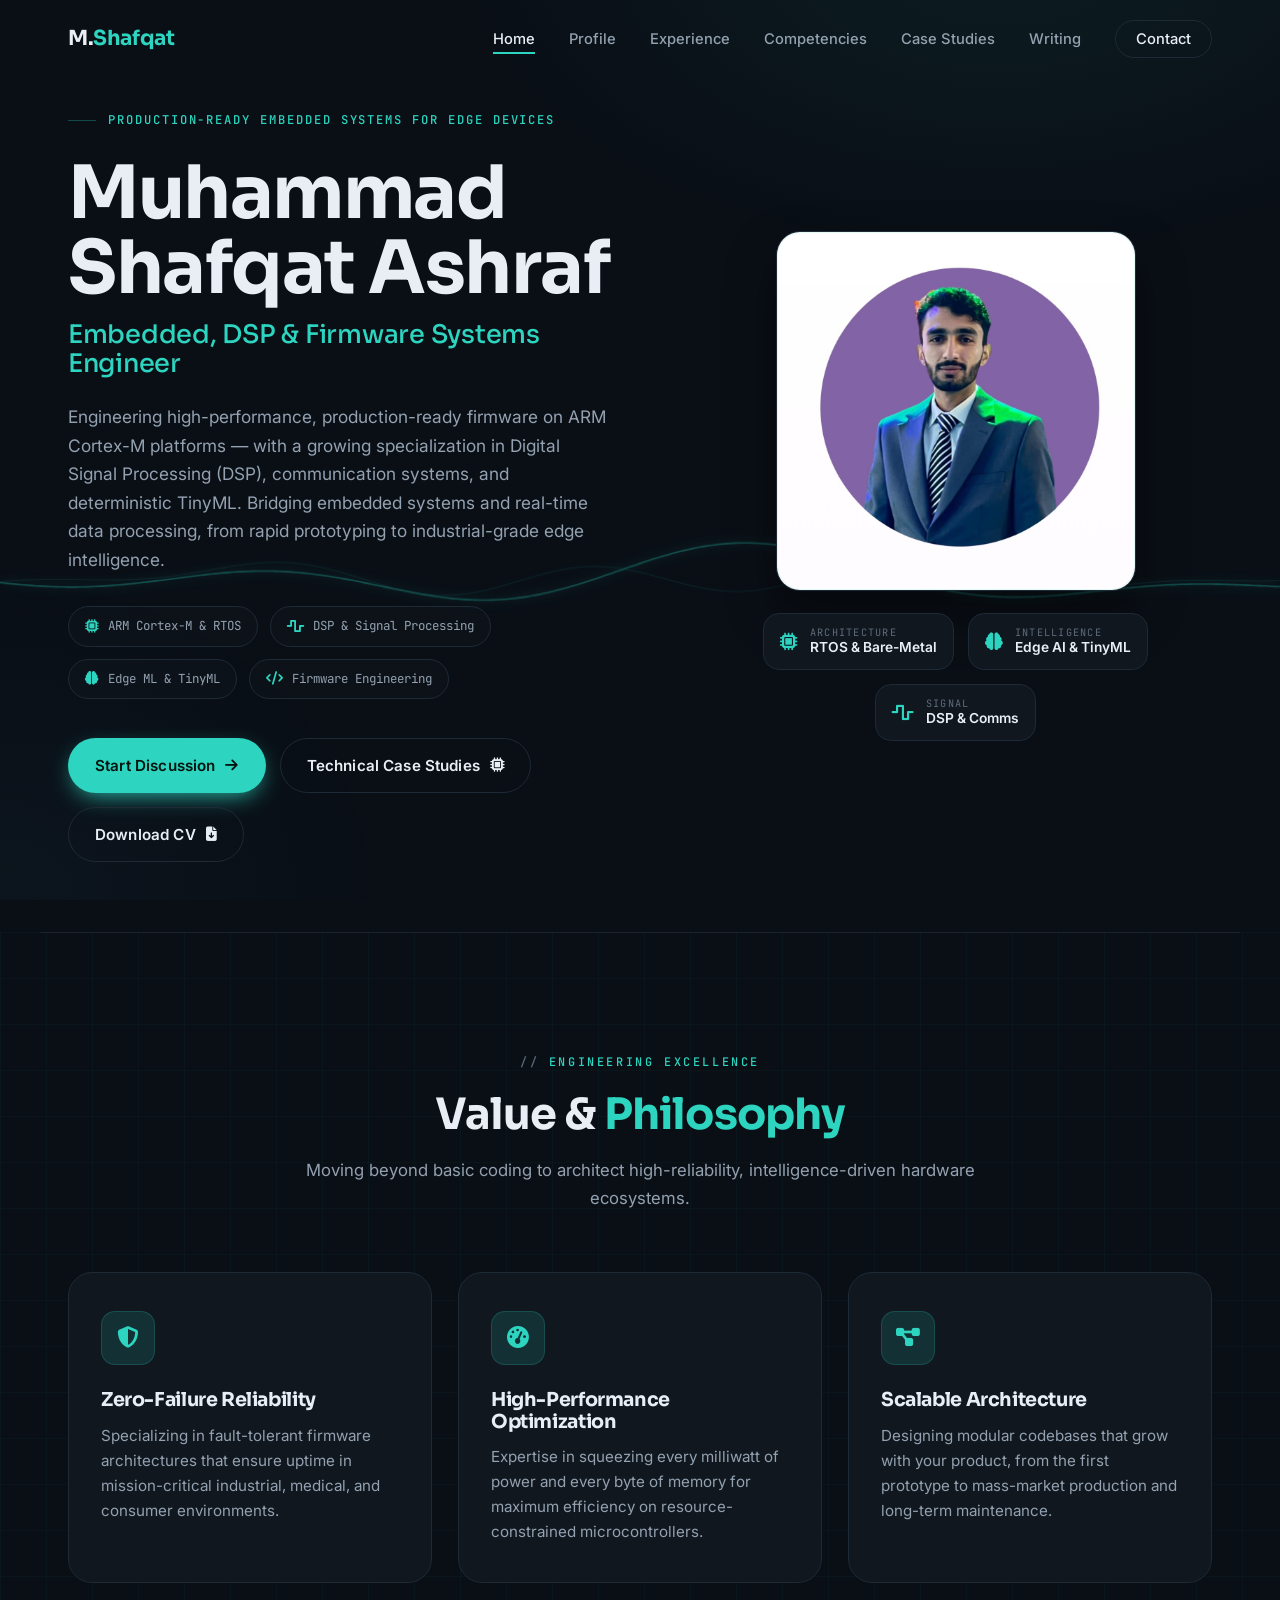
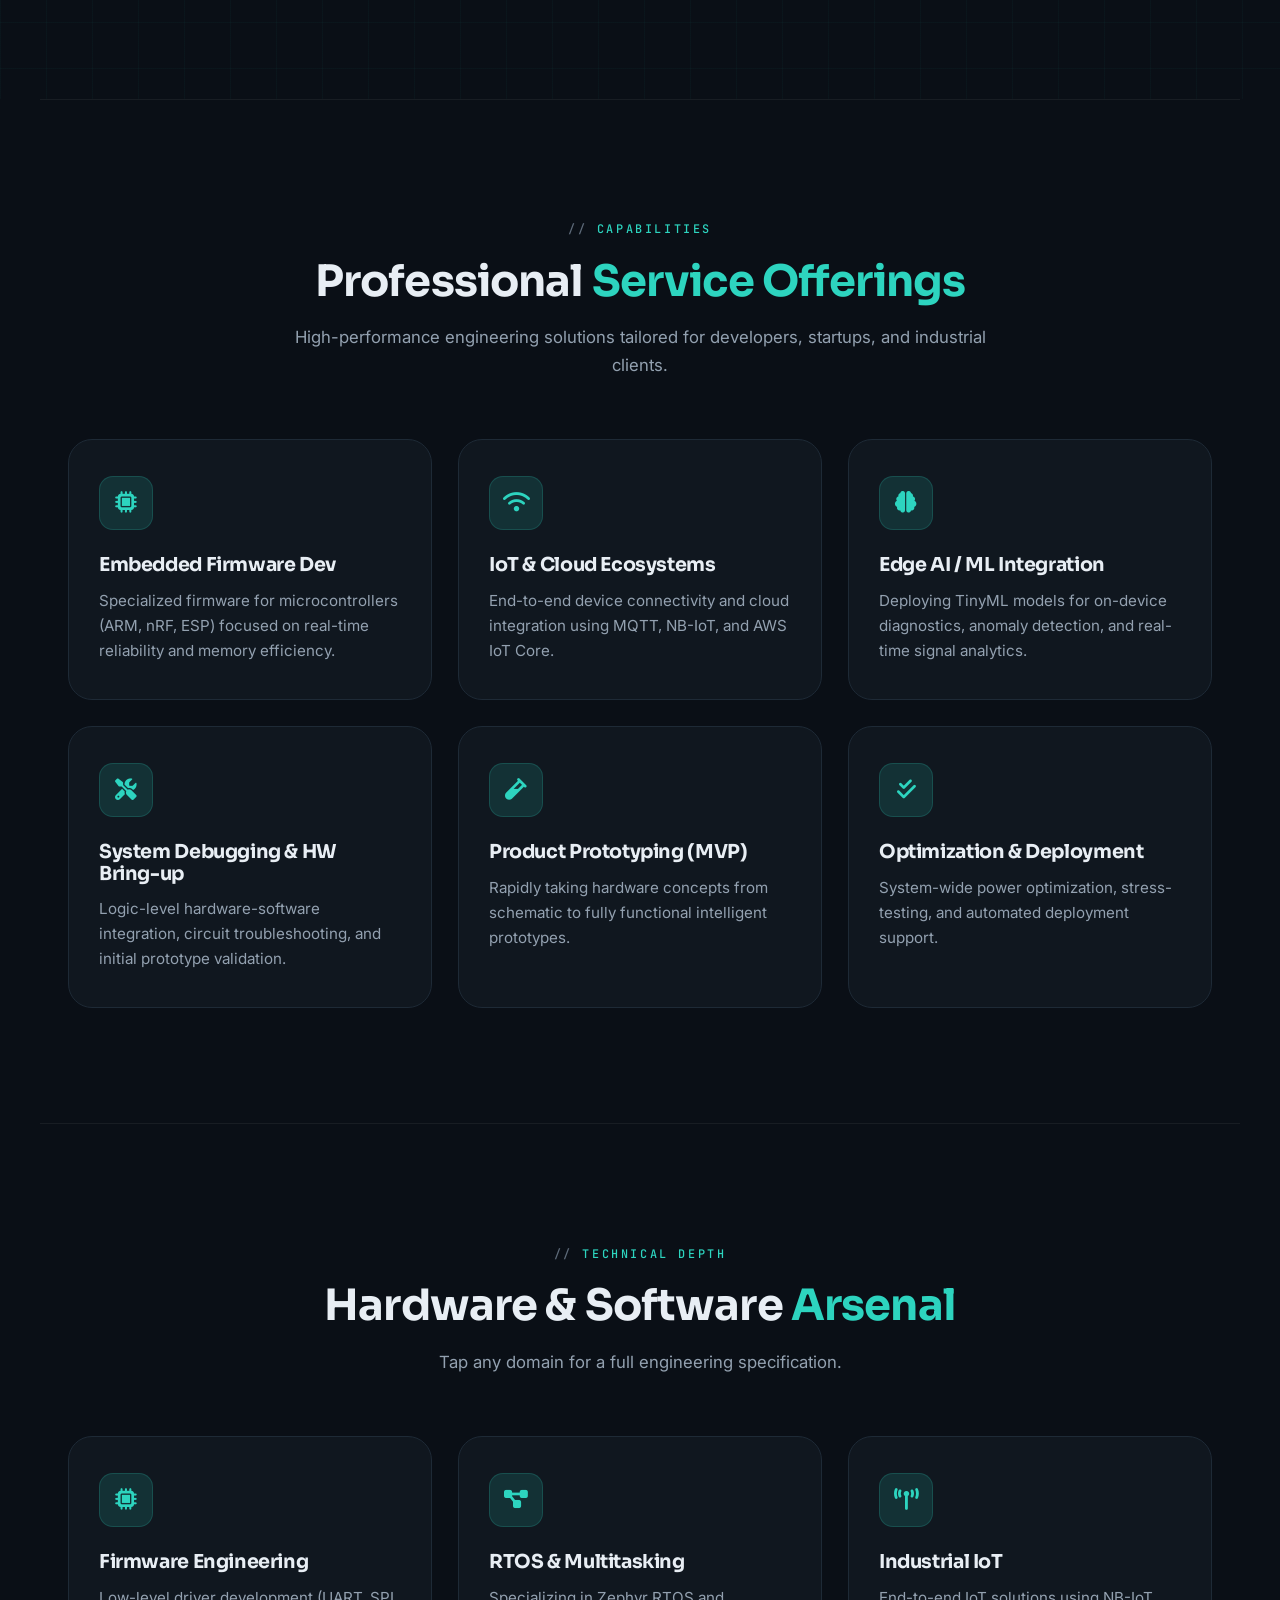
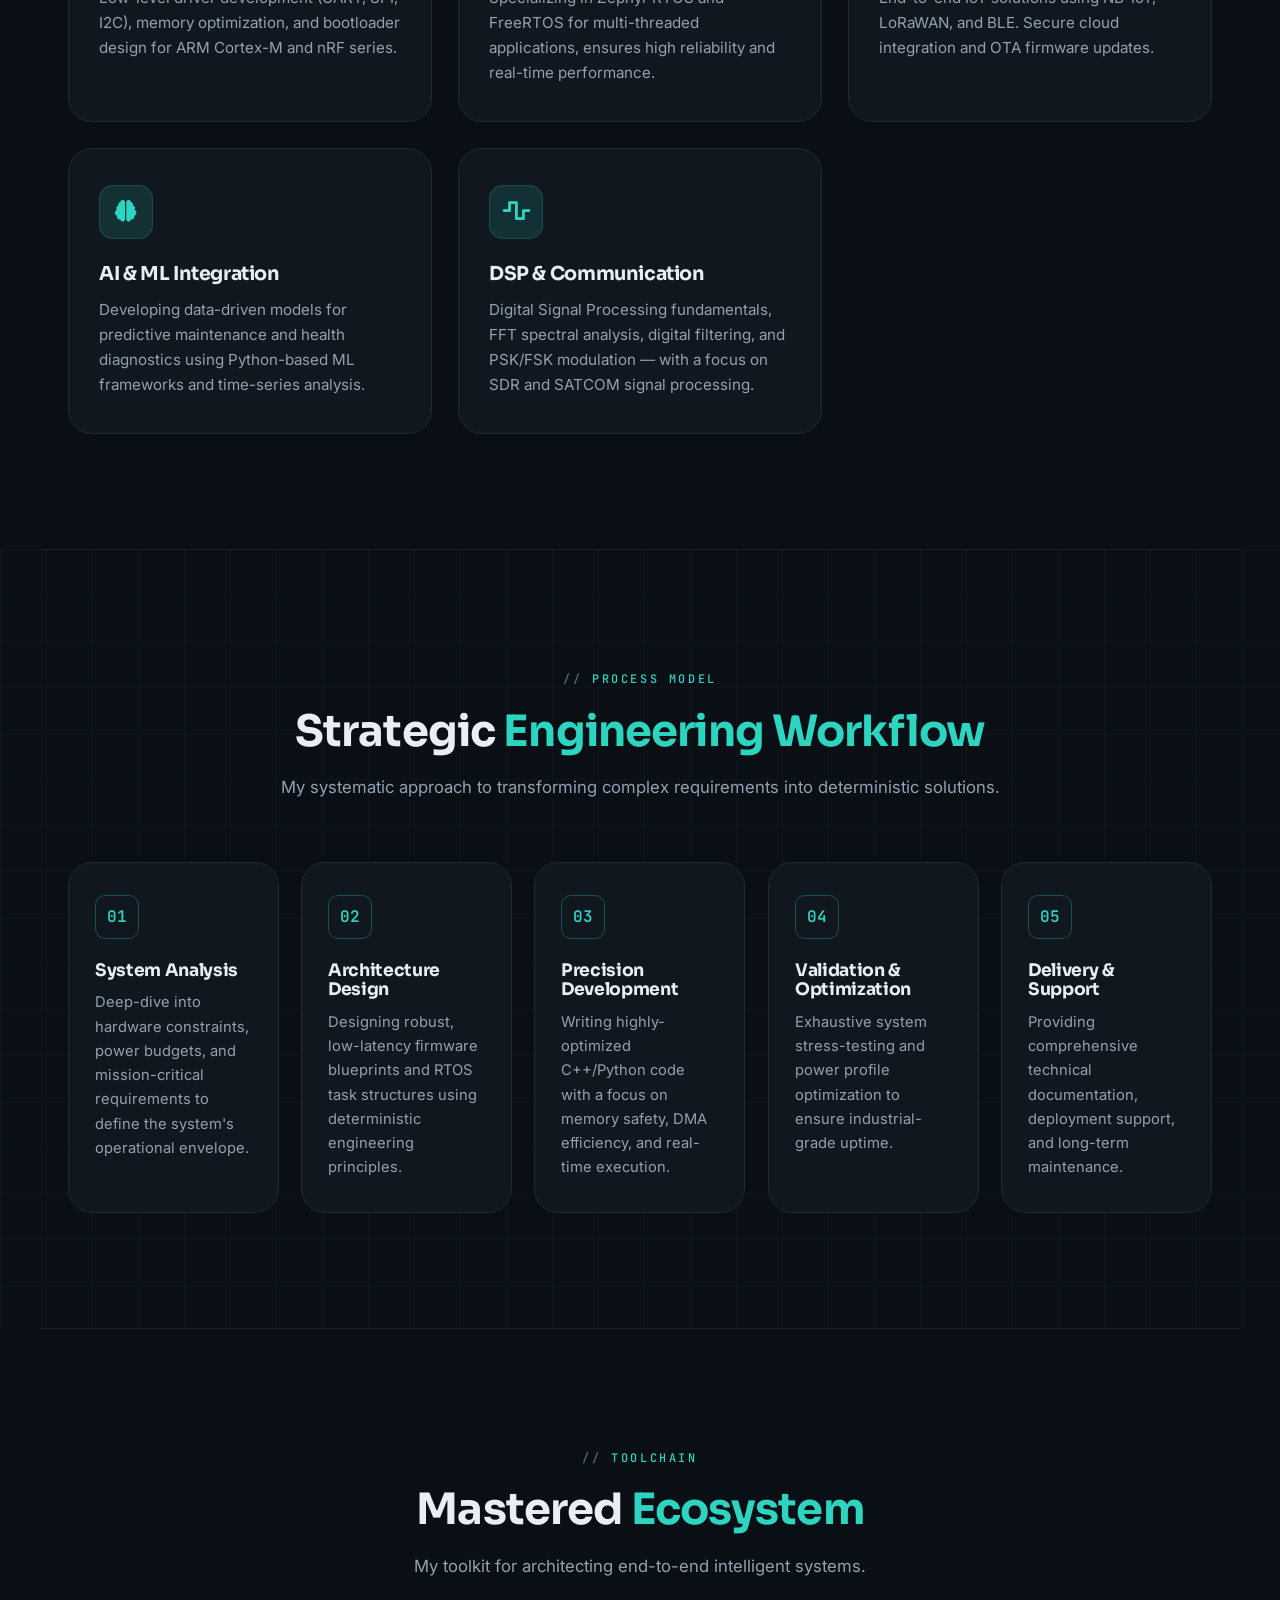
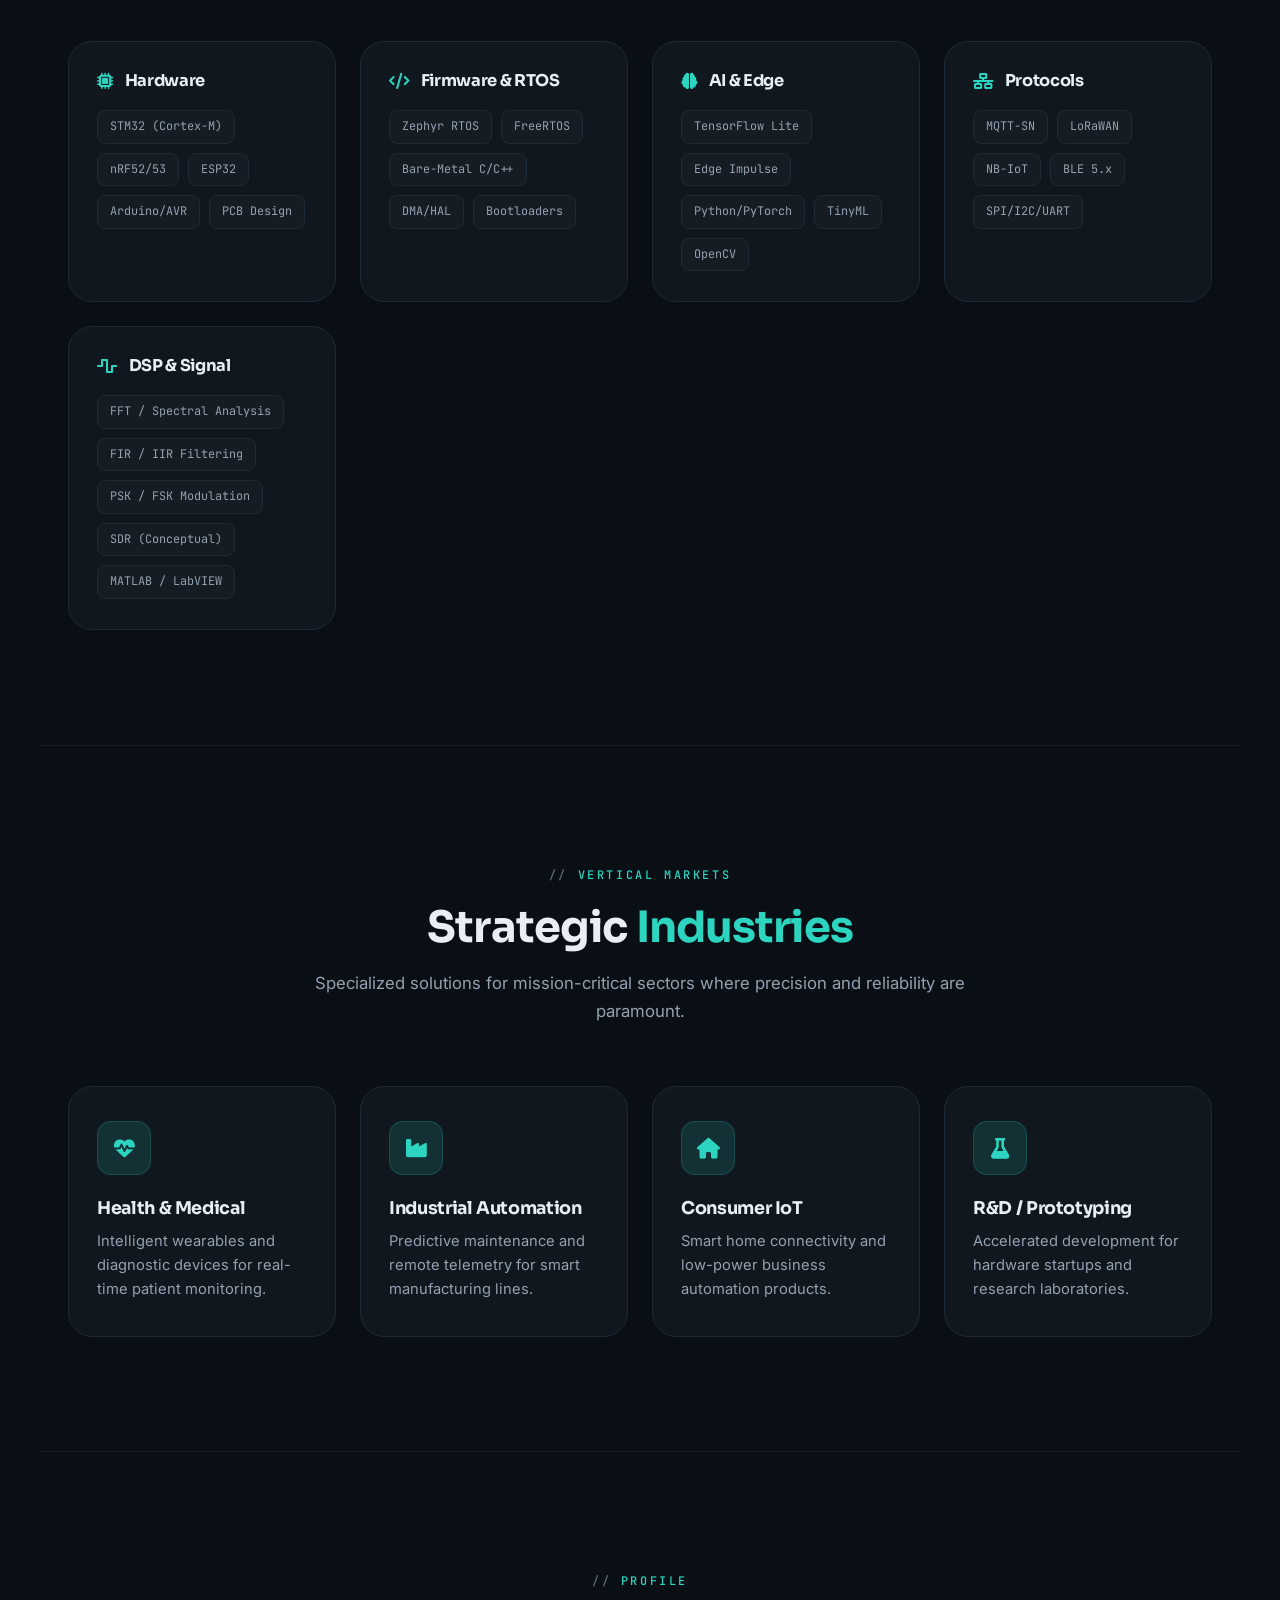
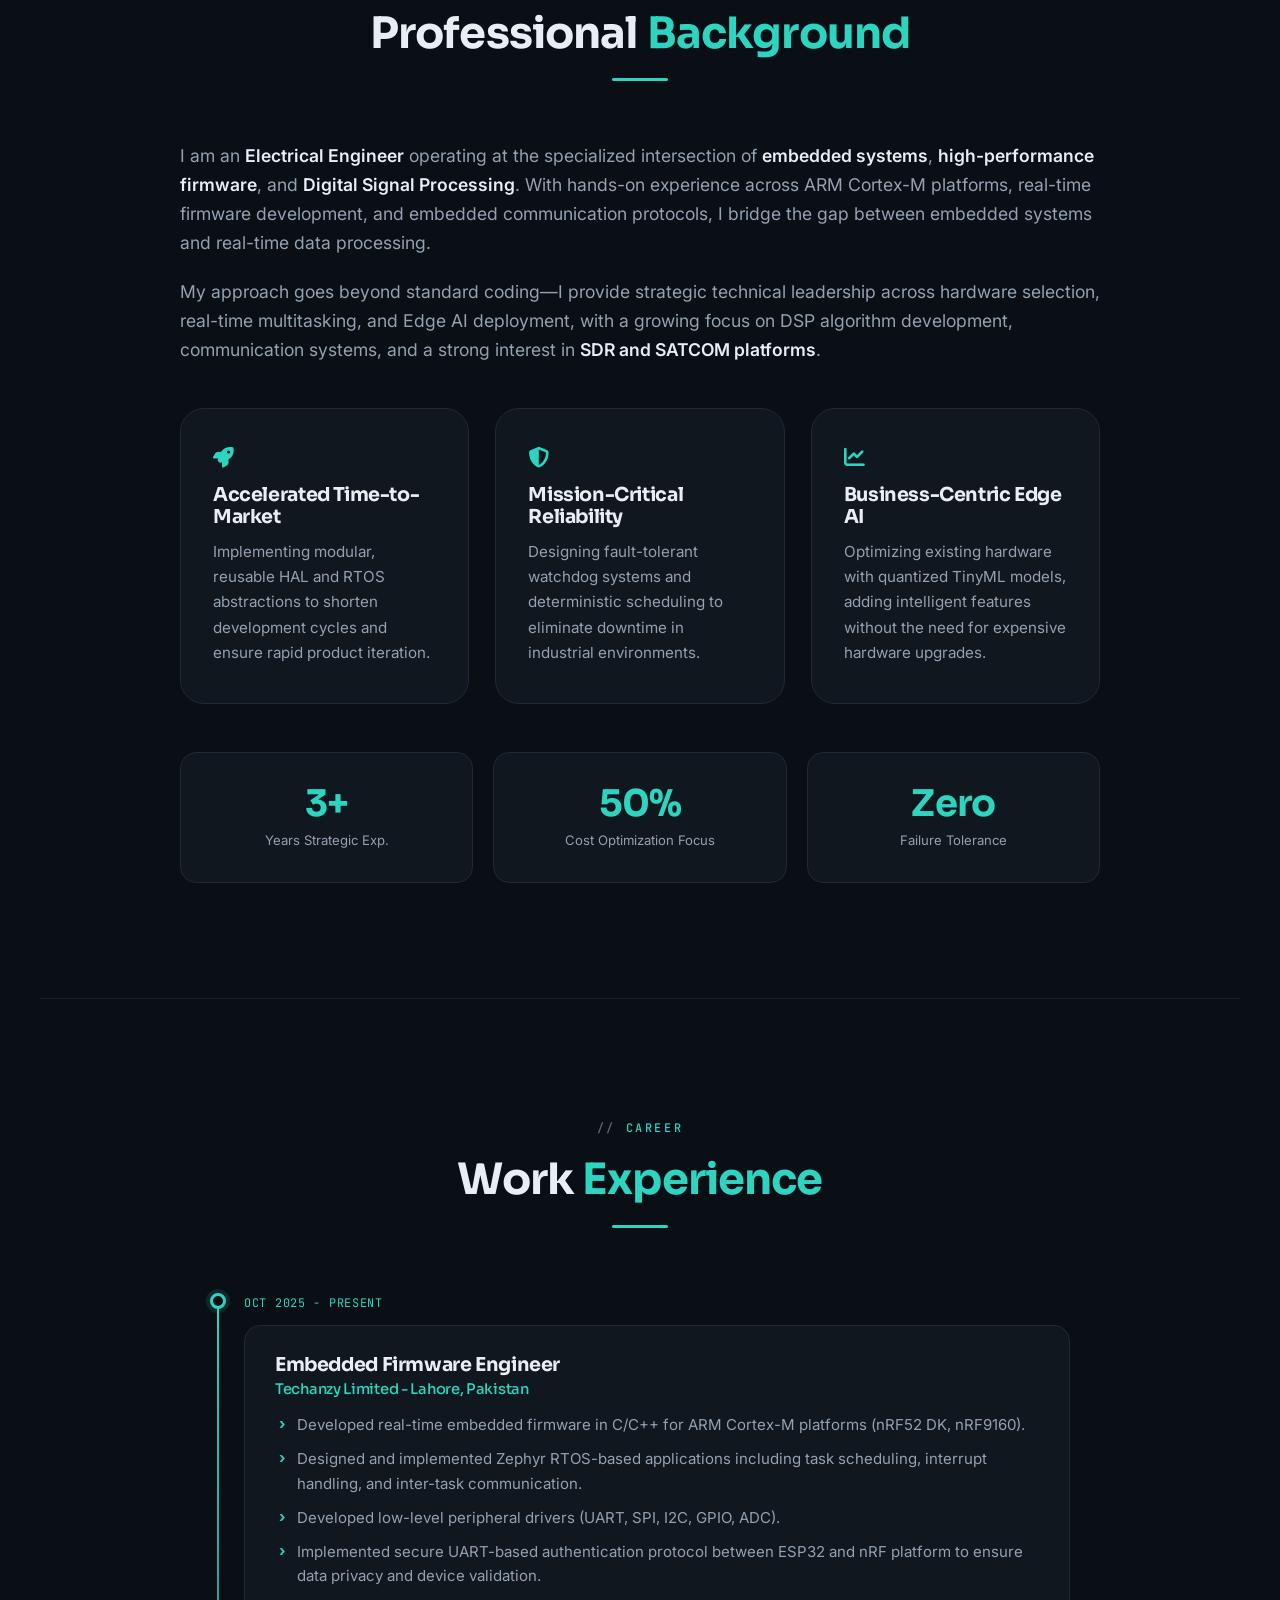
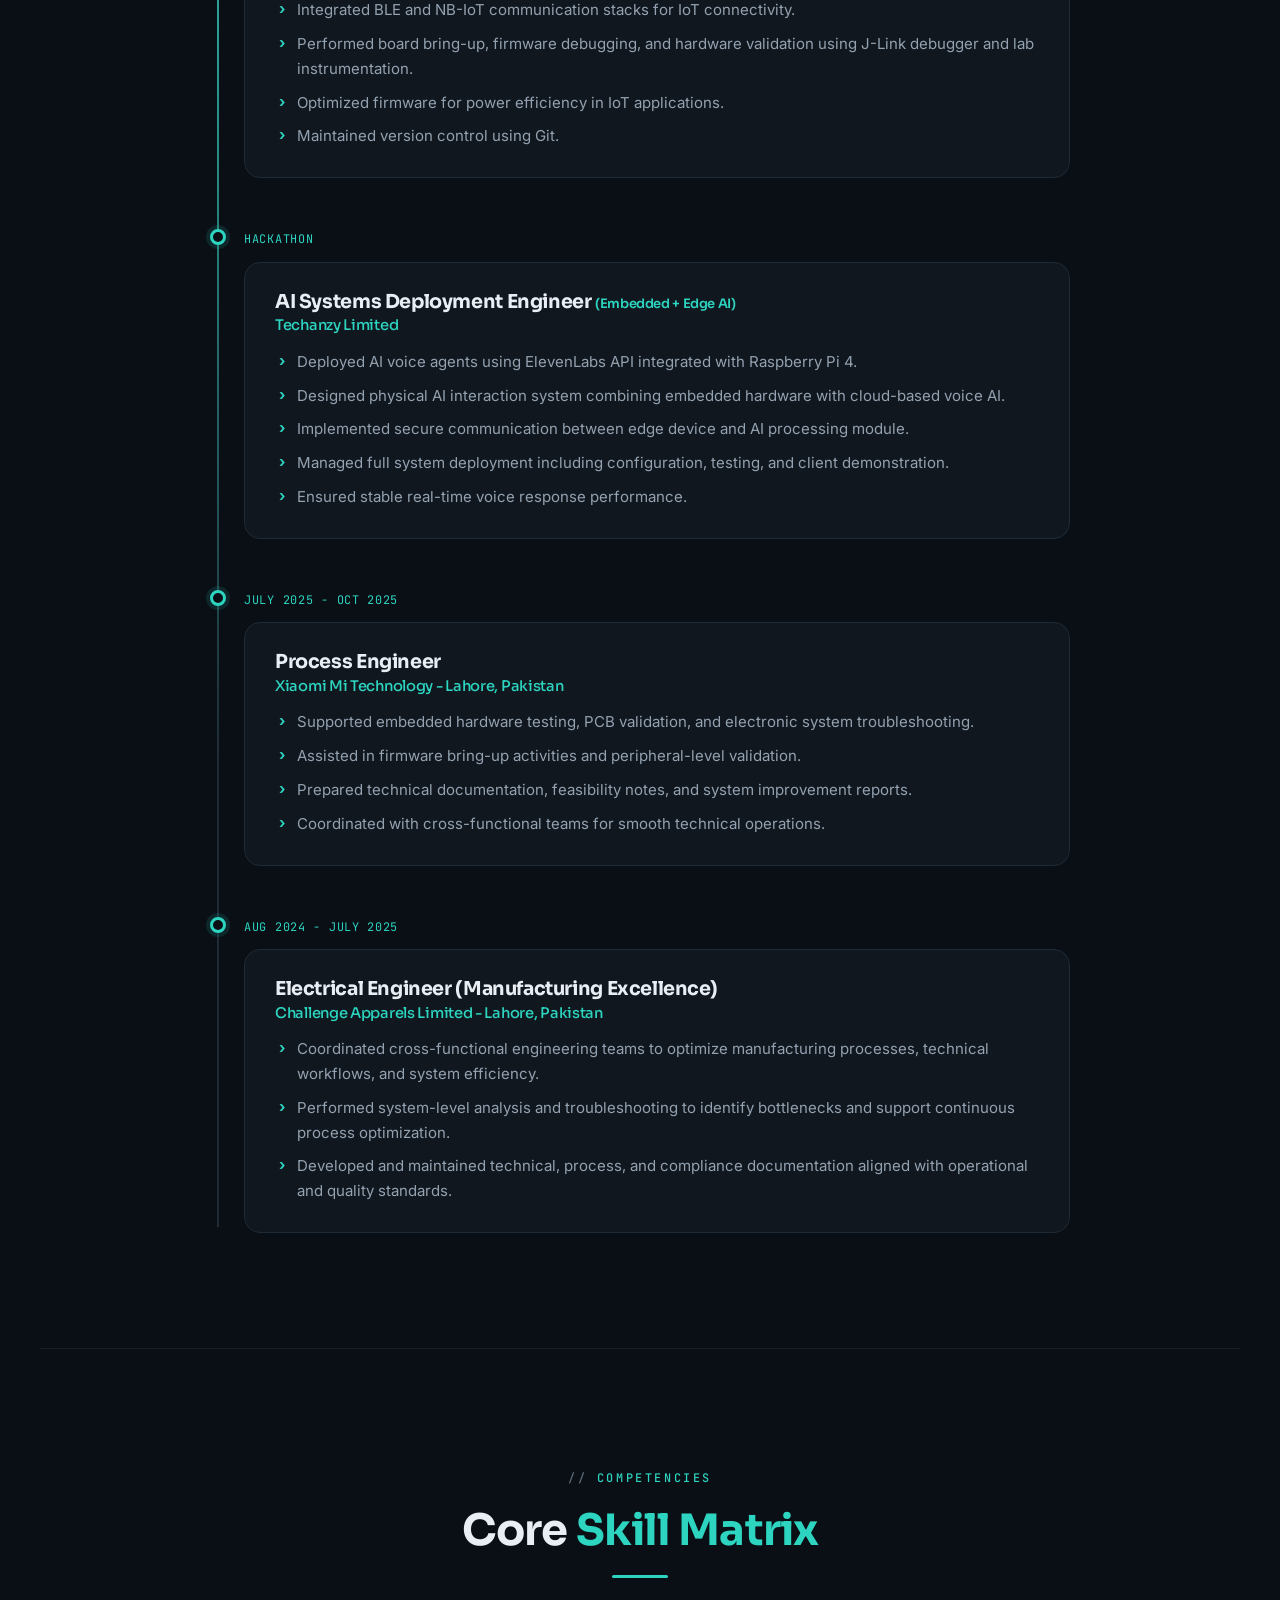
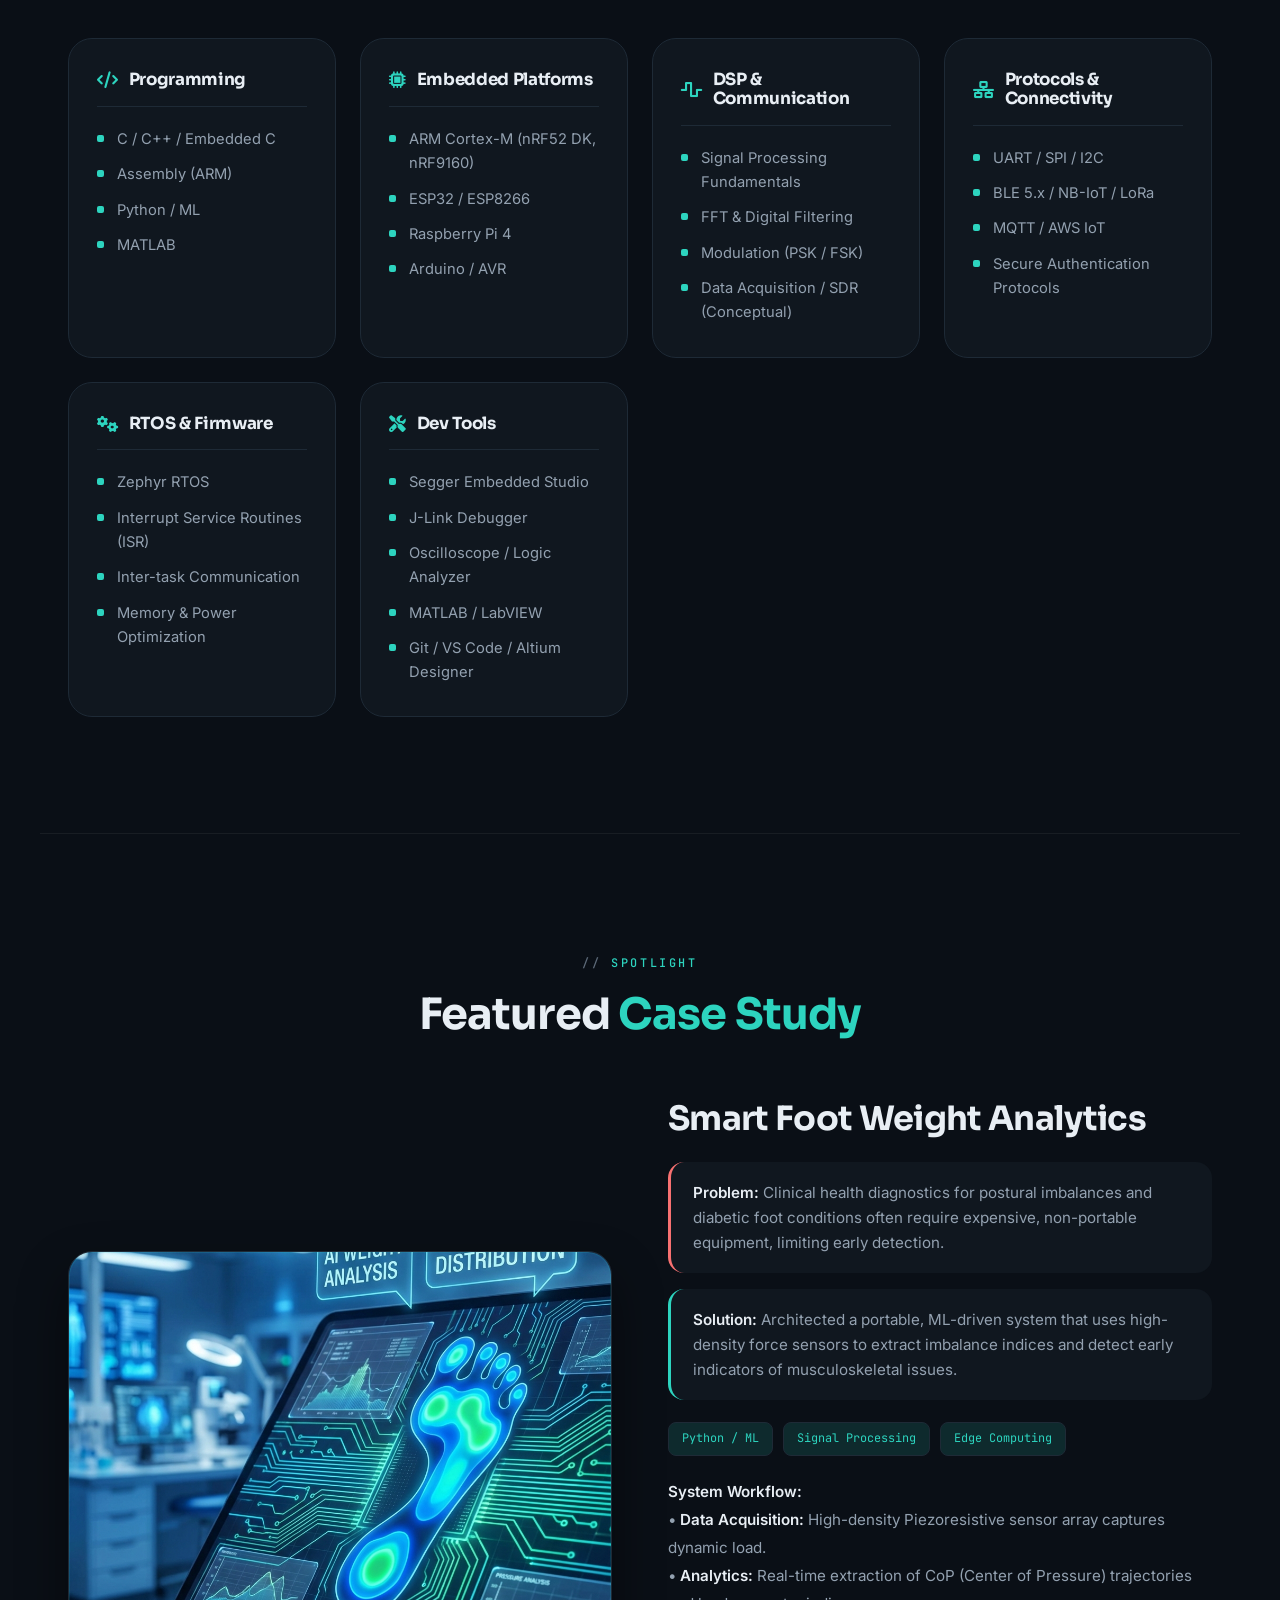
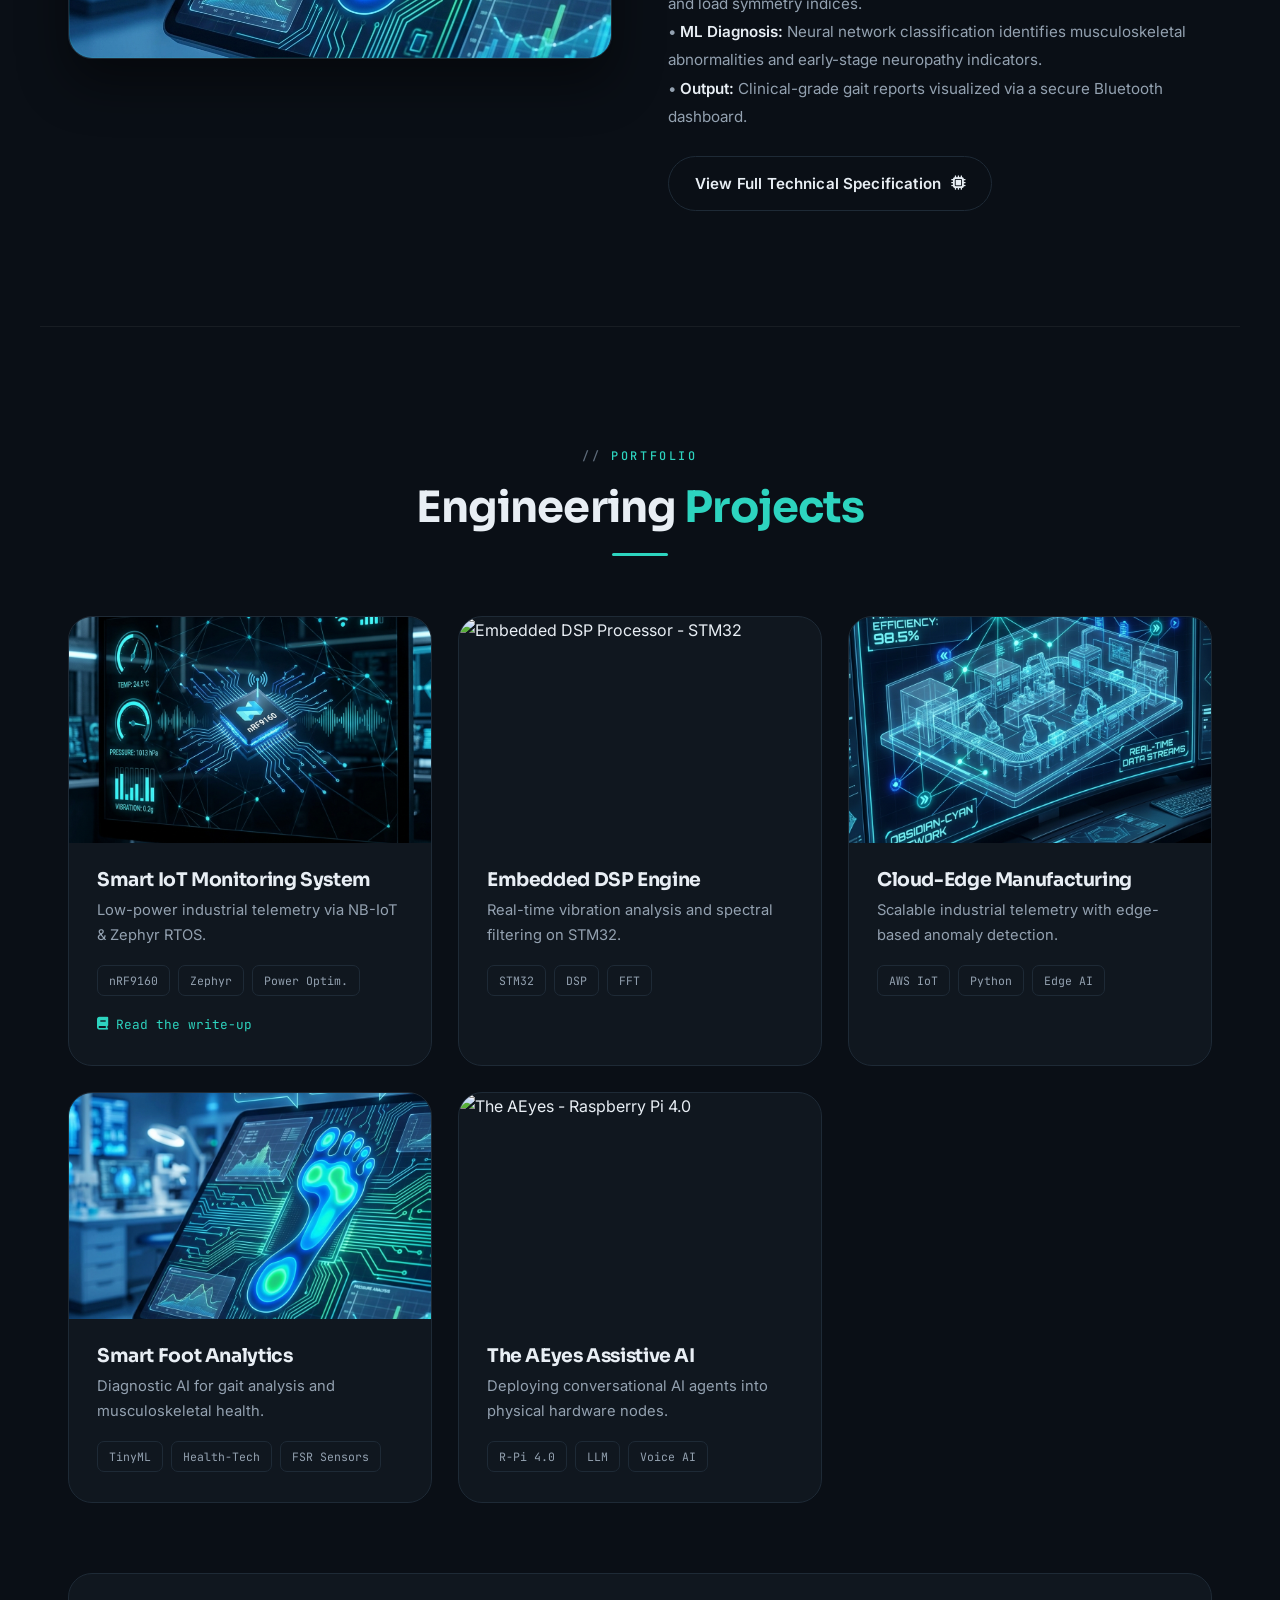
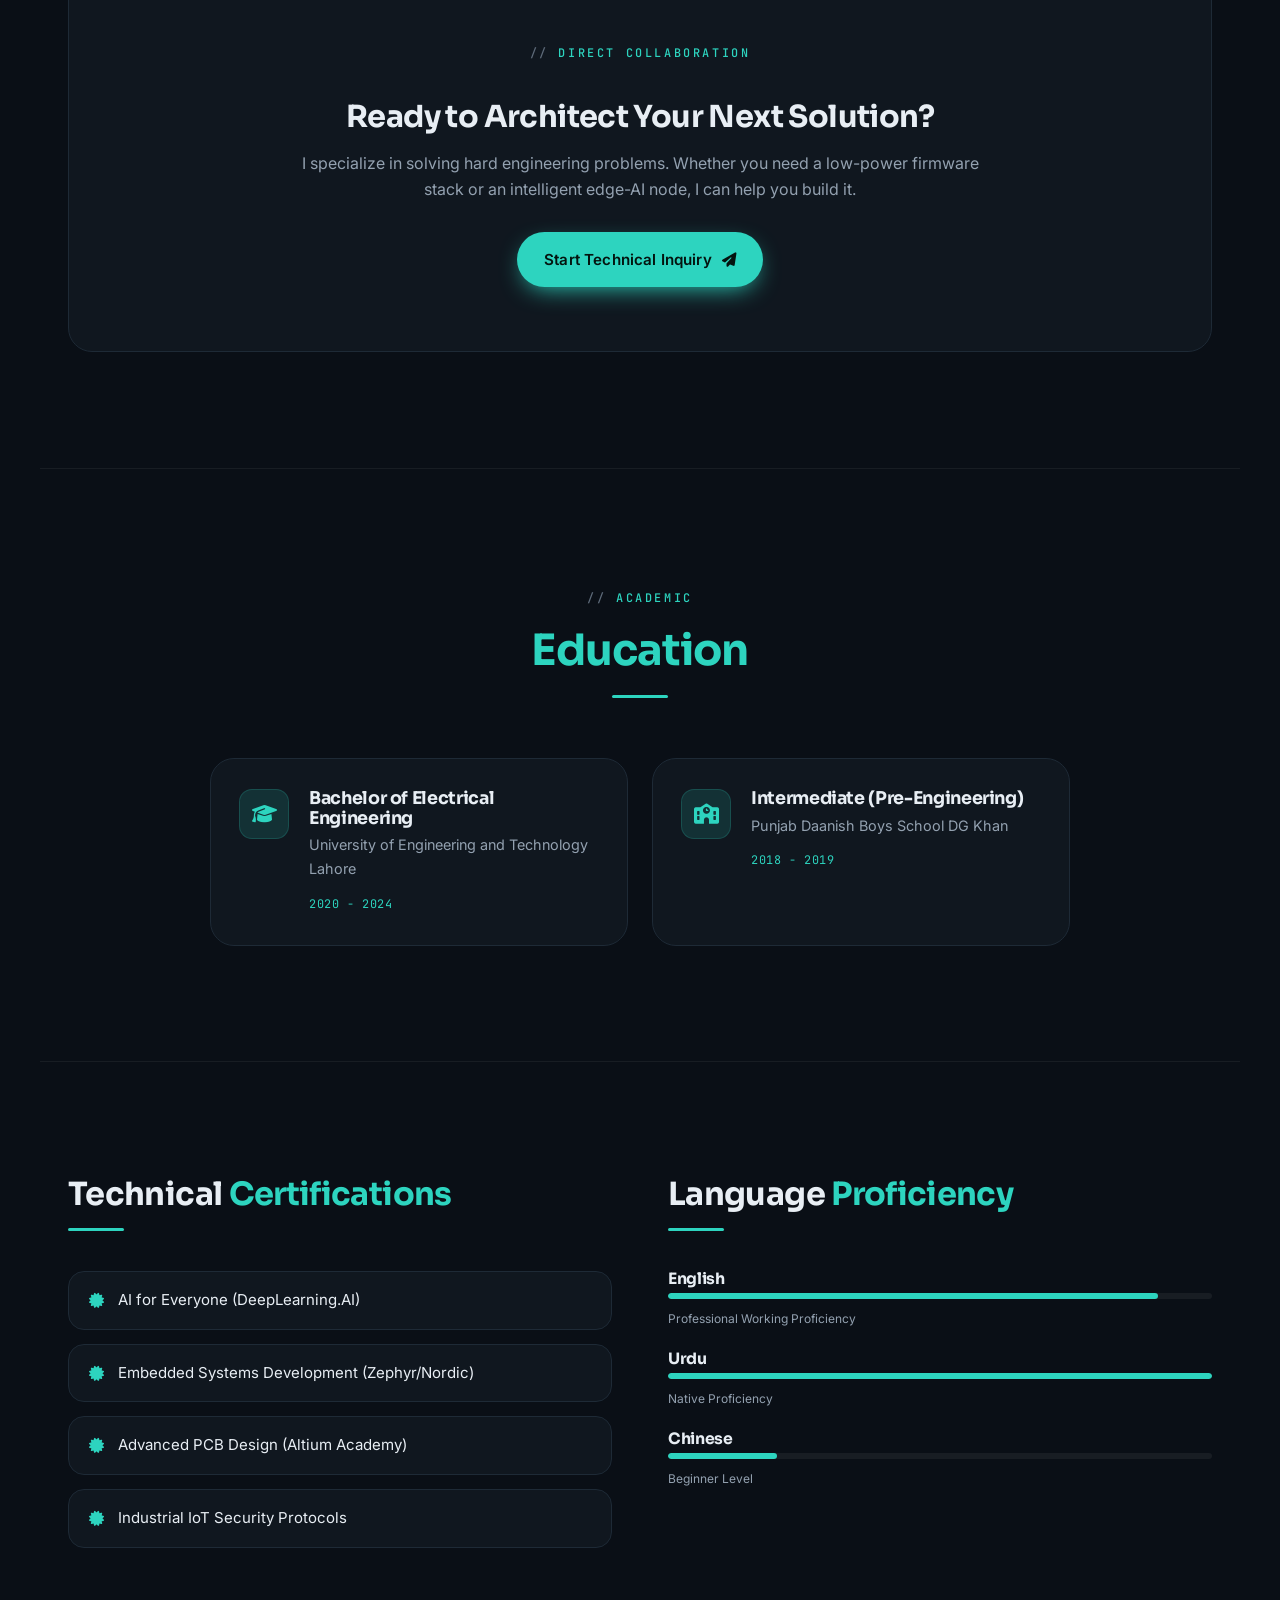
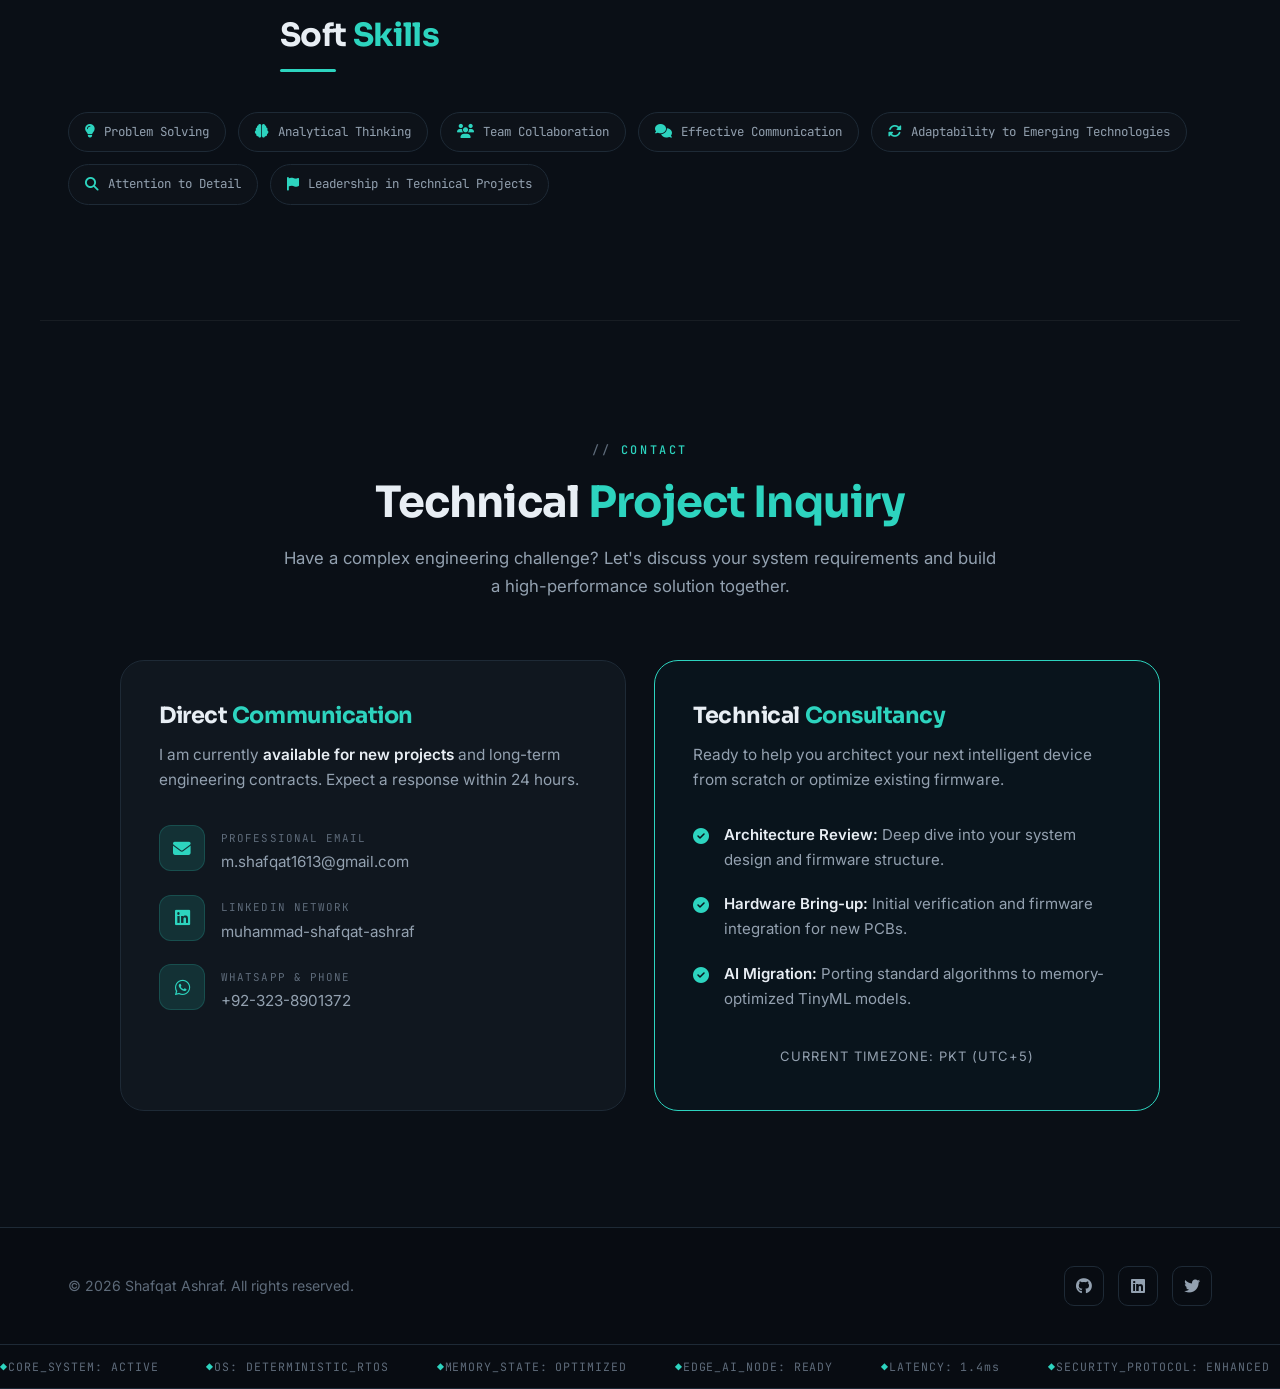
==== commit 9a645abb: "Add blog system with first post on nRF9160 cellular IoT firmware Adds a Markdown-driven static blog " ====
--- a/index.html
+++ b/index.html
@@ -86,6 +86,7 @@
                 <li><a href="#experience">Experience</a></li>
                 <li><a href="#skills">Competencies</a></li>
                 <li><a href="#projects">Case Studies</a></li>
+                <li><a href="/blog/">Writing</a></li>
                 <li><a href="#contact" class="nav-contact">Contact</a></li>
             </ul>
             <div class="menu-btn">
@@ -721,6 +722,9 @@
                                 <span>Zephyr</span>
                                 <span>Power Optim.</span>
                             </div>
+                            <a href="/blog/secure-memory-efficient-cellular-iot-nrf9160/" class="project-post-link">
+                                <i class="fas fa-book"></i> Read the write-up
+                            </a>
                         </div>
                     </div>
 
--- a/style.css
+++ b/style.css
@@ -1741,3 +1741,342 @@
         display: none;
     }
 }
+
+/* ============================================================
+   Blog / Writing
+   Additive only — reuses existing tokens, never overrides
+   the selectors above.
+   ============================================================ */
+
+/* Shared logo-as-link on blog pages */
+a.logo {
+    display: inline-block;
+}
+
+.nav-links a.active {
+    color: var(--text);
+}
+
+/* ------------------------------------------------------------ Blog index */
+.blog-hero-title {
+    font-size: clamp(1.9rem, 3.6vw, 2.7rem);
+}
+
+.blog-hero-title span {
+    color: var(--accent);
+}
+
+.posts-grid {
+    display: grid;
+    grid-template-columns: repeat(auto-fit, minmax(320px, 1fr));
+    gap: 26px;
+}
+
+.post-card {
+    background: var(--surface);
+    border: 1px solid var(--border);
+    border-radius: var(--radius-lg);
+    padding: 32px 30px;
+    transition: var(--transition);
+    display: flex;
+    flex-direction: column;
+}
+
+.post-card:hover {
+    transform: translateY(-6px);
+    border-color: var(--accent-line);
+    box-shadow: var(--card-shadow);
+}
+
+.post-card-meta {
+    display: flex;
+    align-items: center;
+    gap: 14px;
+    margin-bottom: 16px;
+    font-family: var(--font-mono);
+    font-size: 0.72rem;
+    letter-spacing: 0.04em;
+    text-transform: uppercase;
+}
+
+.post-card-meta .post-date {
+    color: var(--accent);
+}
+
+.post-card-meta .post-reading-time {
+    color: var(--text-dim);
+}
+
+.post-card h3 {
+    font-size: 1.18rem;
+    margin-bottom: 12px;
+}
+
+.post-card h3 a:hover {
+    color: var(--accent);
+}
+
+.post-card > p {
+    font-size: 0.95rem;
+    margin-bottom: 20px;
+}
+
+.post-card .post-tags {
+    margin-bottom: 22px;
+}
+
+.post-card-link {
+    display: inline-flex;
+    align-items: center;
+    gap: 8px;
+    margin-top: auto;
+    font-family: var(--font-mono);
+    font-size: 0.82rem;
+    color: var(--accent);
+    transition: var(--transition);
+}
+
+.post-card-link i {
+    transition: transform 0.25s ease;
+}
+
+.post-card-link:hover i {
+    transform: translateX(4px);
+}
+
+/* Shared tag-pill look, reused by post cards and post header */
+.post-tags {
+    display: flex;
+    flex-wrap: wrap;
+    gap: 8px;
+}
+
+.post-tags span {
+    font-family: var(--font-mono);
+    font-size: 0.72rem;
+    padding: 5px 11px;
+    border-radius: 7px;
+    border: 1px solid var(--border);
+    color: var(--text-muted);
+}
+
+/* Optional "read the write-up" link on a project card, linking to its post */
+.project-post-link {
+    display: inline-flex;
+    align-items: center;
+    gap: 8px;
+    margin-top: 18px;
+    font-family: var(--font-mono);
+    font-size: 0.8rem;
+    color: var(--accent);
+    transition: color 0.2s ease;
+}
+
+.project-post-link:hover {
+    color: var(--accent-soft);
+}
+
+/* ------------------------------------------------------------ Individual post page */
+.post-container {
+    max-width: 760px;
+}
+
+.post-back {
+    display: inline-flex;
+    align-items: center;
+    gap: 8px;
+    font-family: var(--font-mono);
+    font-size: 0.82rem;
+    color: var(--text-dim);
+    margin-bottom: 44px;
+    transition: color 0.2s ease;
+}
+
+.post-back:hover {
+    color: var(--accent);
+}
+
+.post-header {
+    margin-bottom: 48px;
+}
+
+.post-title {
+    font-size: clamp(1.9rem, 4.4vw, 2.7rem);
+    margin: 18px 0 22px;
+}
+
+.post-meta {
+    display: flex;
+    flex-wrap: wrap;
+    gap: 22px;
+    margin-bottom: 22px;
+    font-family: var(--font-mono);
+    font-size: 0.78rem;
+    color: var(--text-dim);
+}
+
+.post-meta span {
+    display: inline-flex;
+    align-items: center;
+    gap: 8px;
+}
+
+.post-meta i {
+    color: var(--accent);
+}
+
+/* ------------------------------------------------------------ Post body typography */
+.post-content {
+    font-size: 1.05rem;
+}
+
+.post-content p {
+    line-height: 1.85;
+    margin-bottom: 24px;
+}
+
+.post-content h2 {
+    font-size: clamp(1.4rem, 2.8vw, 1.9rem);
+    margin: 56px 0 20px;
+    padding-top: 40px;
+    border-top: 1px solid var(--border-soft);
+}
+
+.post-content h2:first-child {
+    margin-top: 0;
+    padding-top: 0;
+    border-top: none;
+}
+
+.post-content h3 {
+    font-size: 1.2rem;
+    margin: 36px 0 14px;
+}
+
+.post-content ul,
+.post-content ol {
+    margin: 0 0 24px;
+    display: flex;
+    flex-direction: column;
+    gap: 10px;
+}
+
+.post-content li {
+    position: relative;
+    padding-left: 22px;
+    color: var(--text-muted);
+    line-height: 1.7;
+}
+
+.post-content li::before {
+    content: '\203A';
+    position: absolute;
+    left: 4px;
+    top: -1px;
+    color: var(--accent);
+    font-weight: 700;
+}
+
+.post-content a {
+    color: var(--accent);
+    text-decoration: underline;
+    text-decoration-color: var(--accent-line);
+    text-underline-offset: 3px;
+}
+
+.post-content a:hover {
+    color: var(--accent-soft);
+}
+
+.post-content hr {
+    border: none;
+    height: 1px;
+    background: var(--border-soft);
+    margin: 48px 0;
+}
+
+.post-content p code,
+.post-content li code {
+    font-family: var(--font-mono);
+    font-size: 0.88em;
+    background: var(--surface-2);
+    color: var(--accent-soft);
+    padding: 2px 7px;
+    border-radius: 6px;
+    border: 1px solid var(--border);
+}
+
+/* ------------------------------------------------------------ Code blocks (Pygments via codehilite) */
+.post-content .codehilite {
+    background: var(--surface-2);
+    border: 1px solid var(--border);
+    border-radius: var(--radius);
+    margin: 28px 0;
+    overflow-x: auto;
+}
+
+.post-content .codehilite pre {
+    margin: 0;
+    padding: 20px 22px;
+}
+
+.post-content .codehilite code {
+    font-family: var(--font-mono);
+    font-size: 0.86rem;
+    line-height: 1.7;
+    color: var(--text);
+    background: none;
+    padding: 0;
+    border: none;
+}
+
+/* Pygments token colors — restrained 2-hue palette matching the brand accent */
+.codehilite .c,
+.codehilite .c1,
+.codehilite .cm,
+.codehilite .cp {
+    color: var(--text-dim);
+    font-style: italic;
+}
+
+.codehilite .k,
+.codehilite .kn,
+.codehilite .kd,
+.codehilite .kc,
+.codehilite .ow,
+.codehilite .na {
+    color: var(--accent);
+}
+
+.codehilite .s,
+.codehilite .s1,
+.codehilite .s2,
+.codehilite .sb {
+    color: var(--accent-soft);
+}
+
+.codehilite .nb,
+.codehilite .nf,
+.codehilite .nc {
+    color: var(--text);
+    font-weight: 600;
+}
+
+.codehilite .m,
+.codehilite .mi,
+.codehilite .mf {
+    color: #E8C07D;
+}
+
+.codehilite .o,
+.codehilite .p,
+.codehilite .gp {
+    color: var(--text-muted);
+}
+
+/* ------------------------------------------------------------ Blog responsive */
+@media (max-width: 768px) {
+    .post-meta {
+        gap: 14px;
+    }
+}
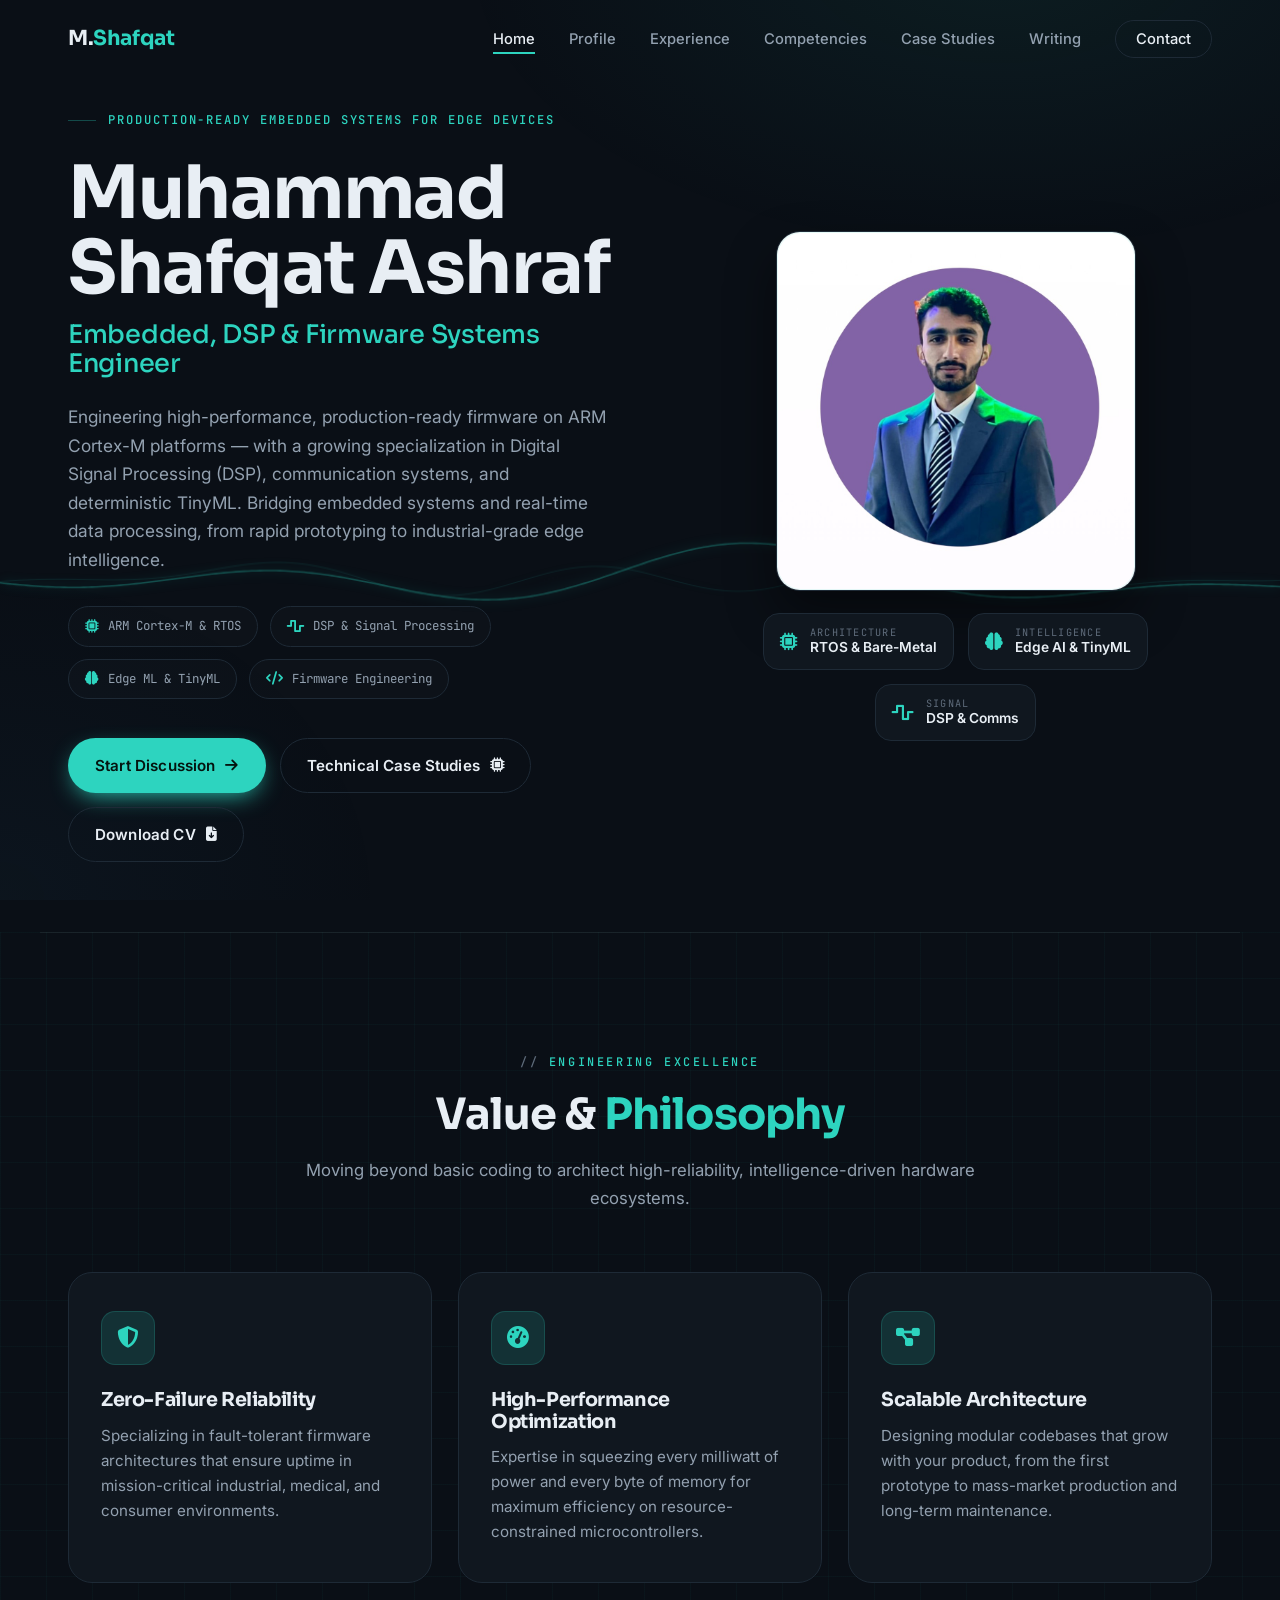
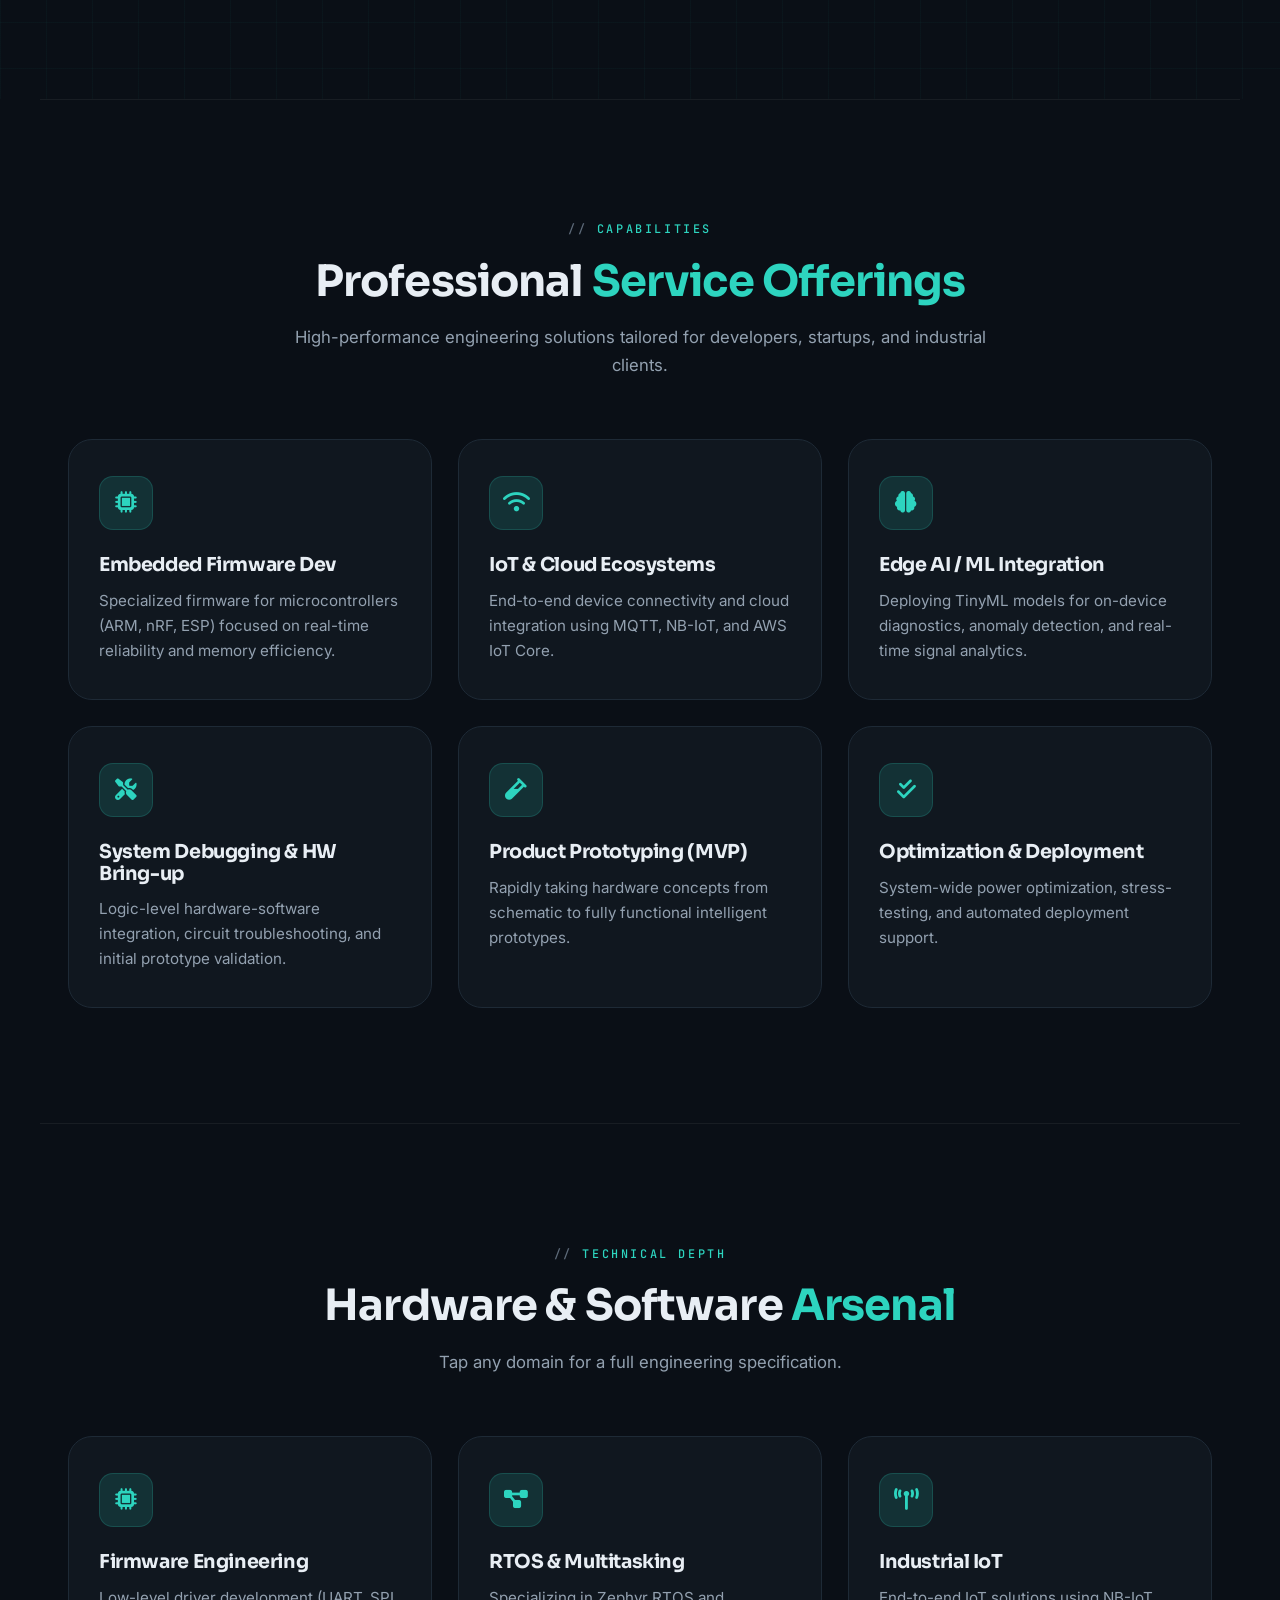
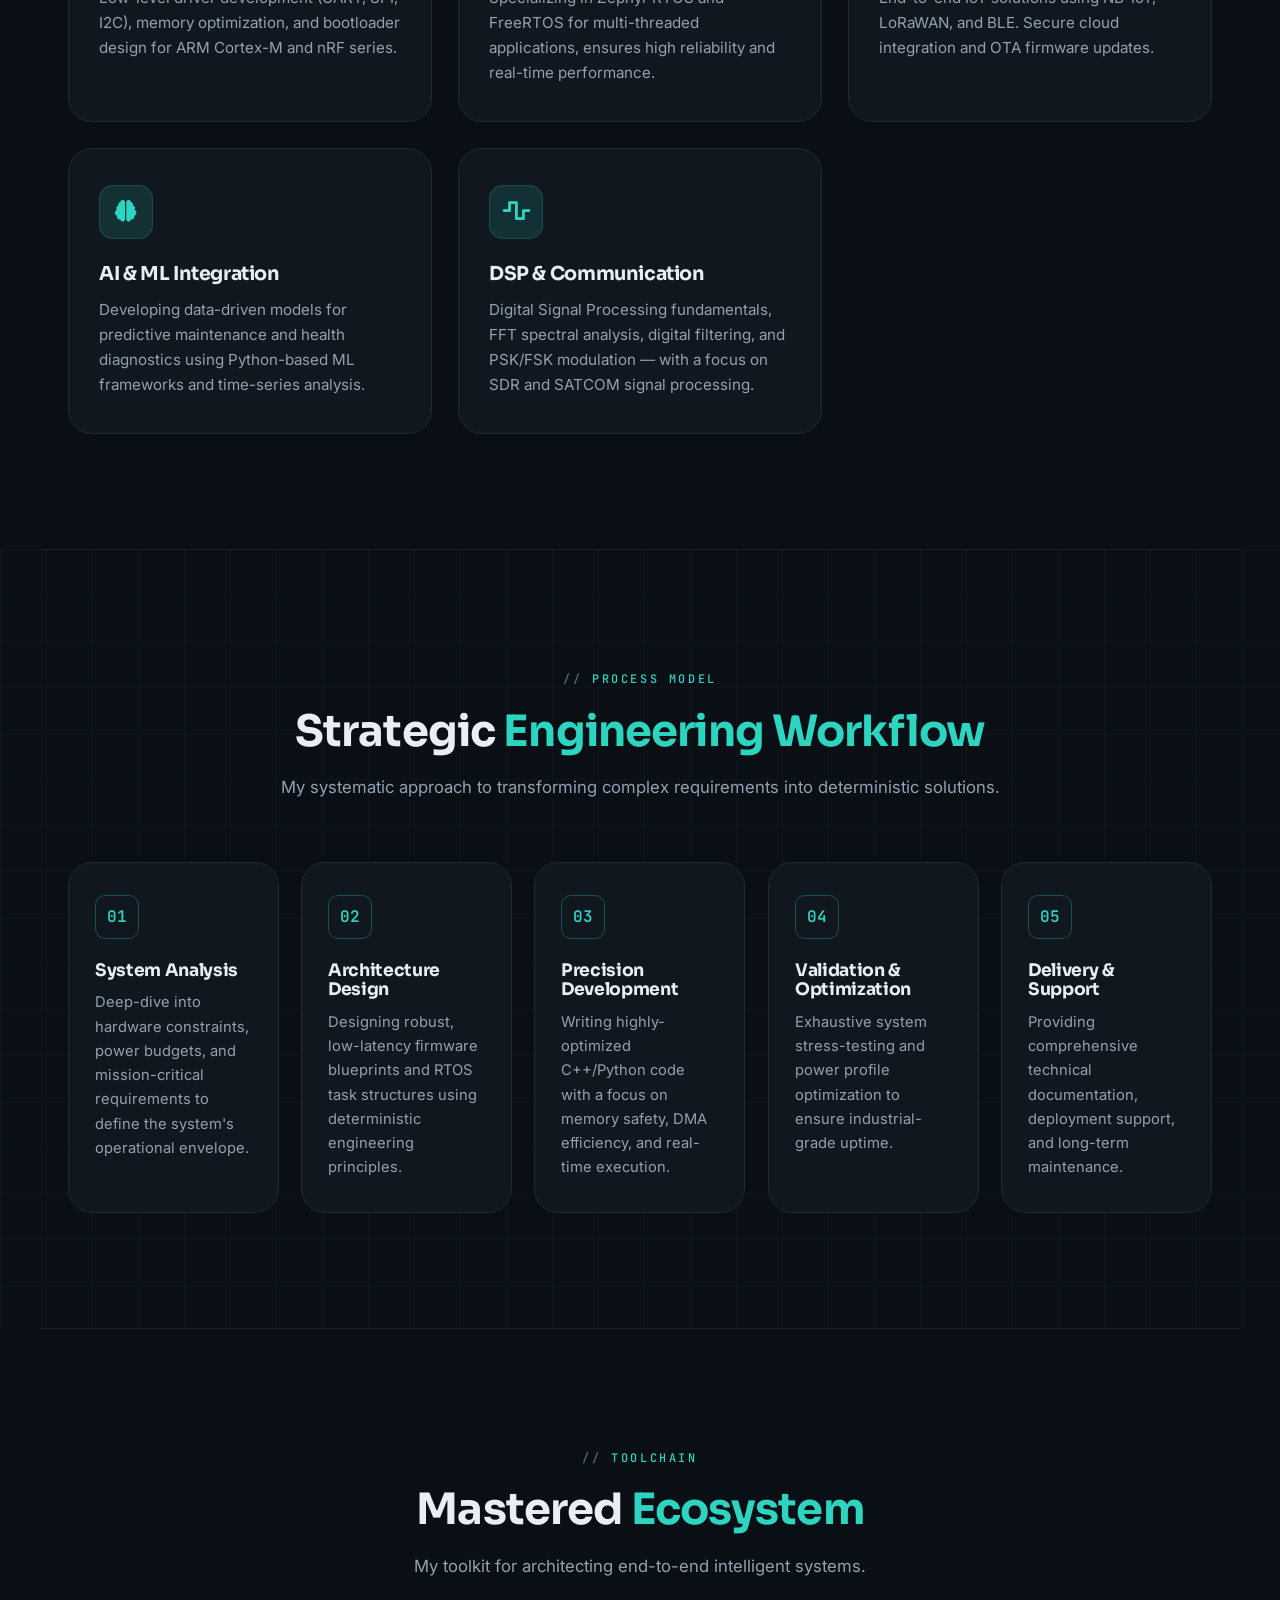
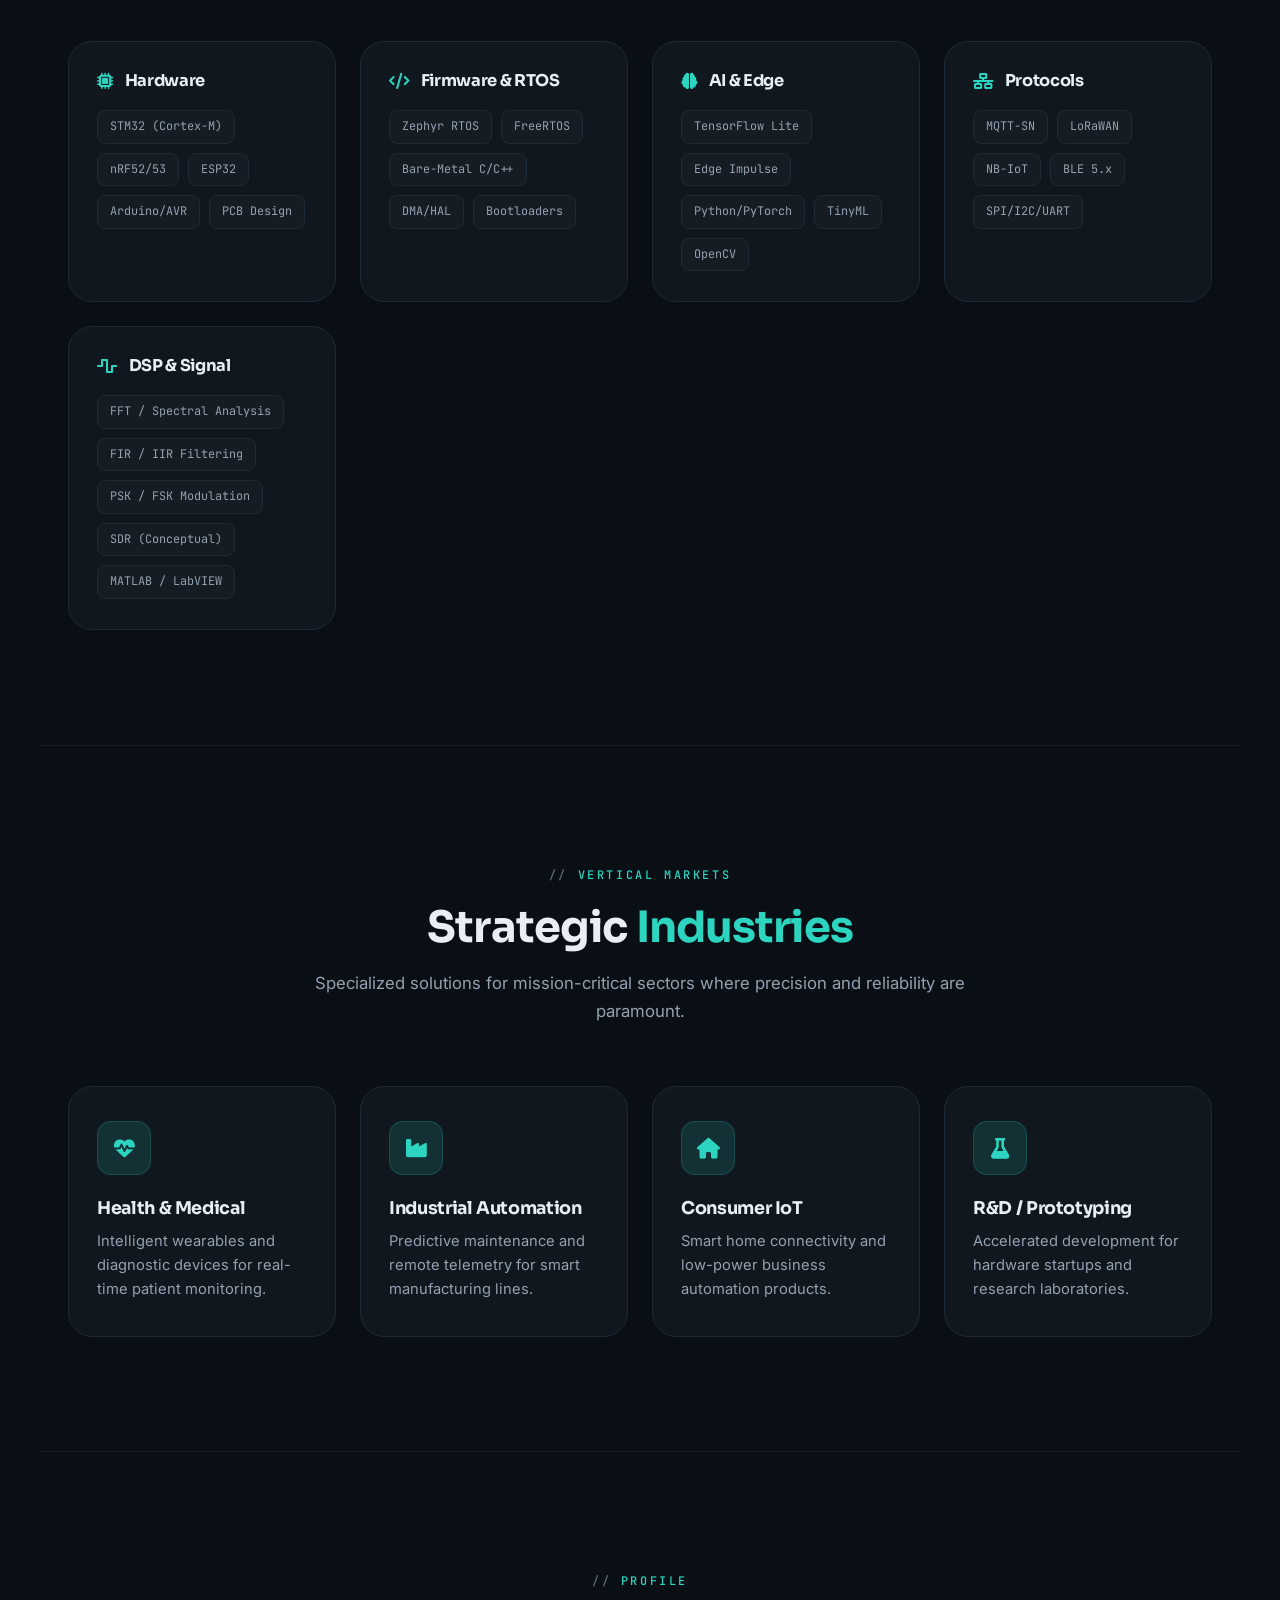
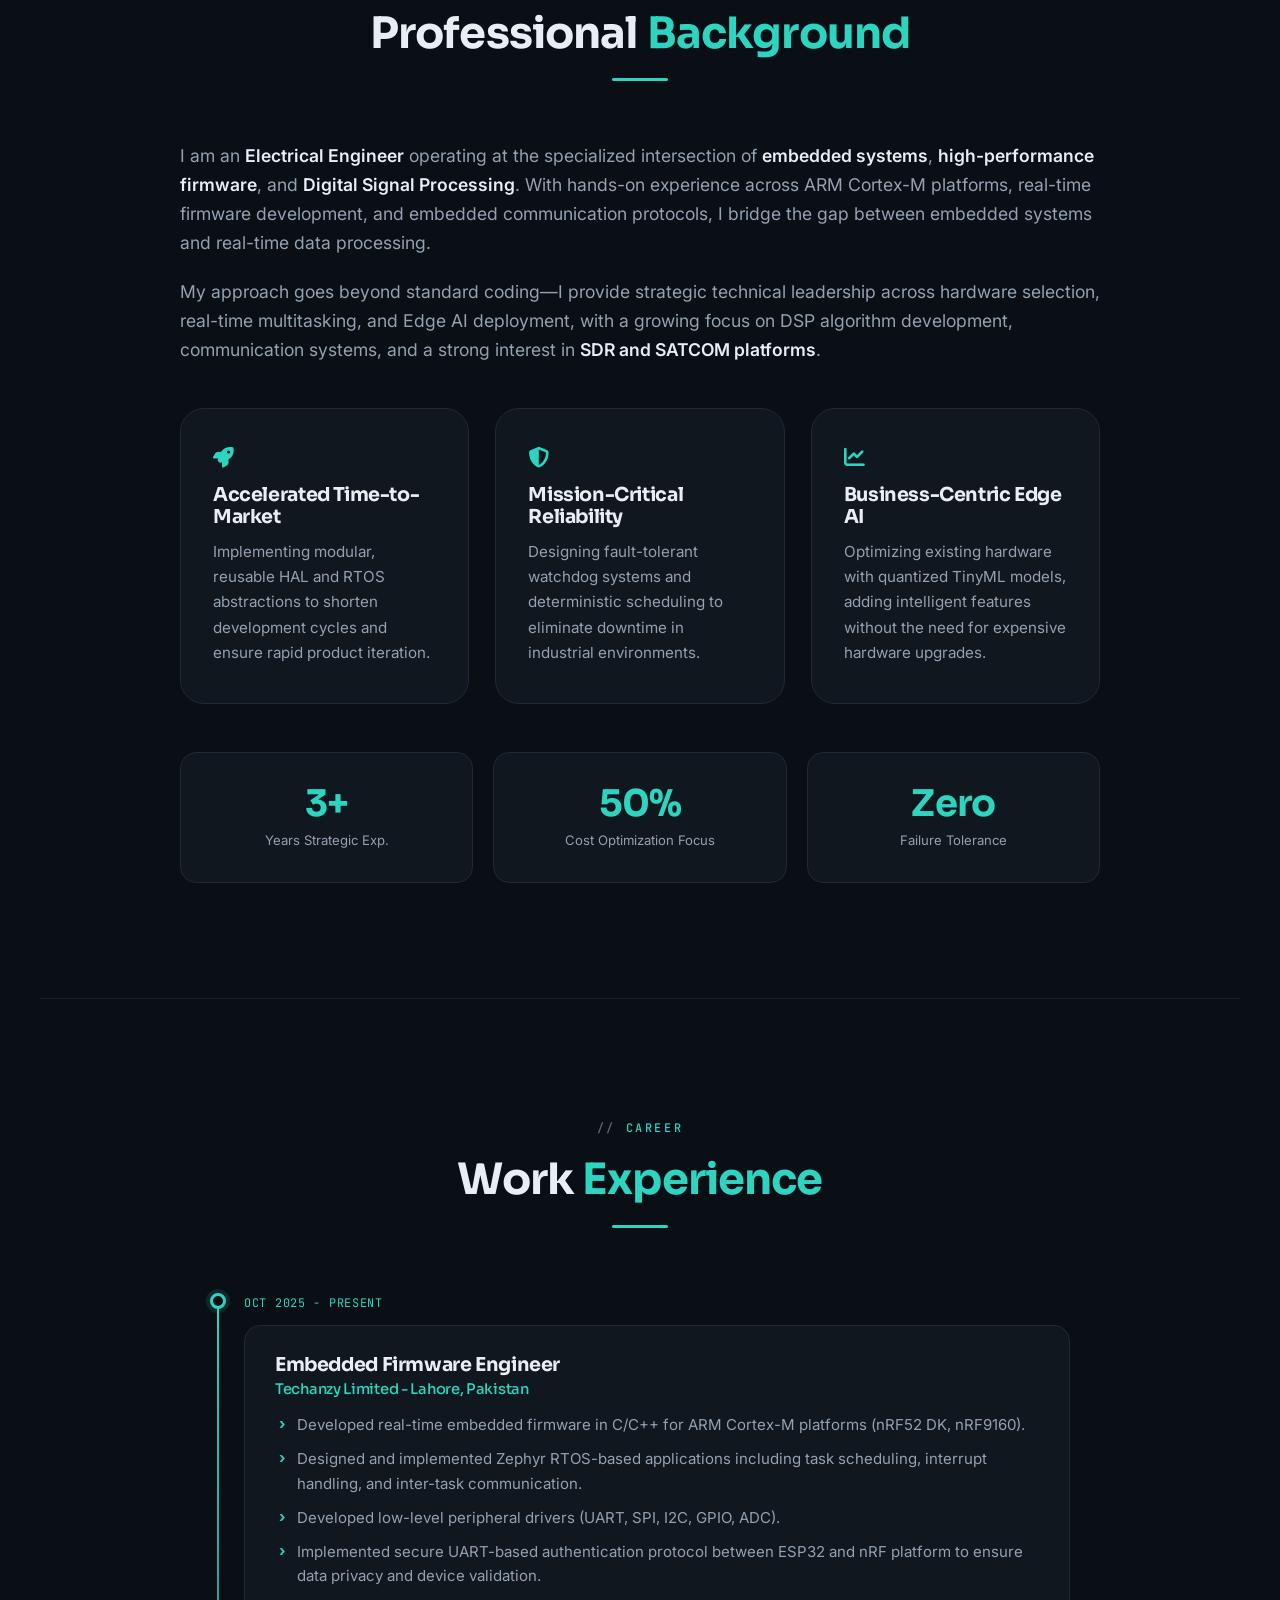
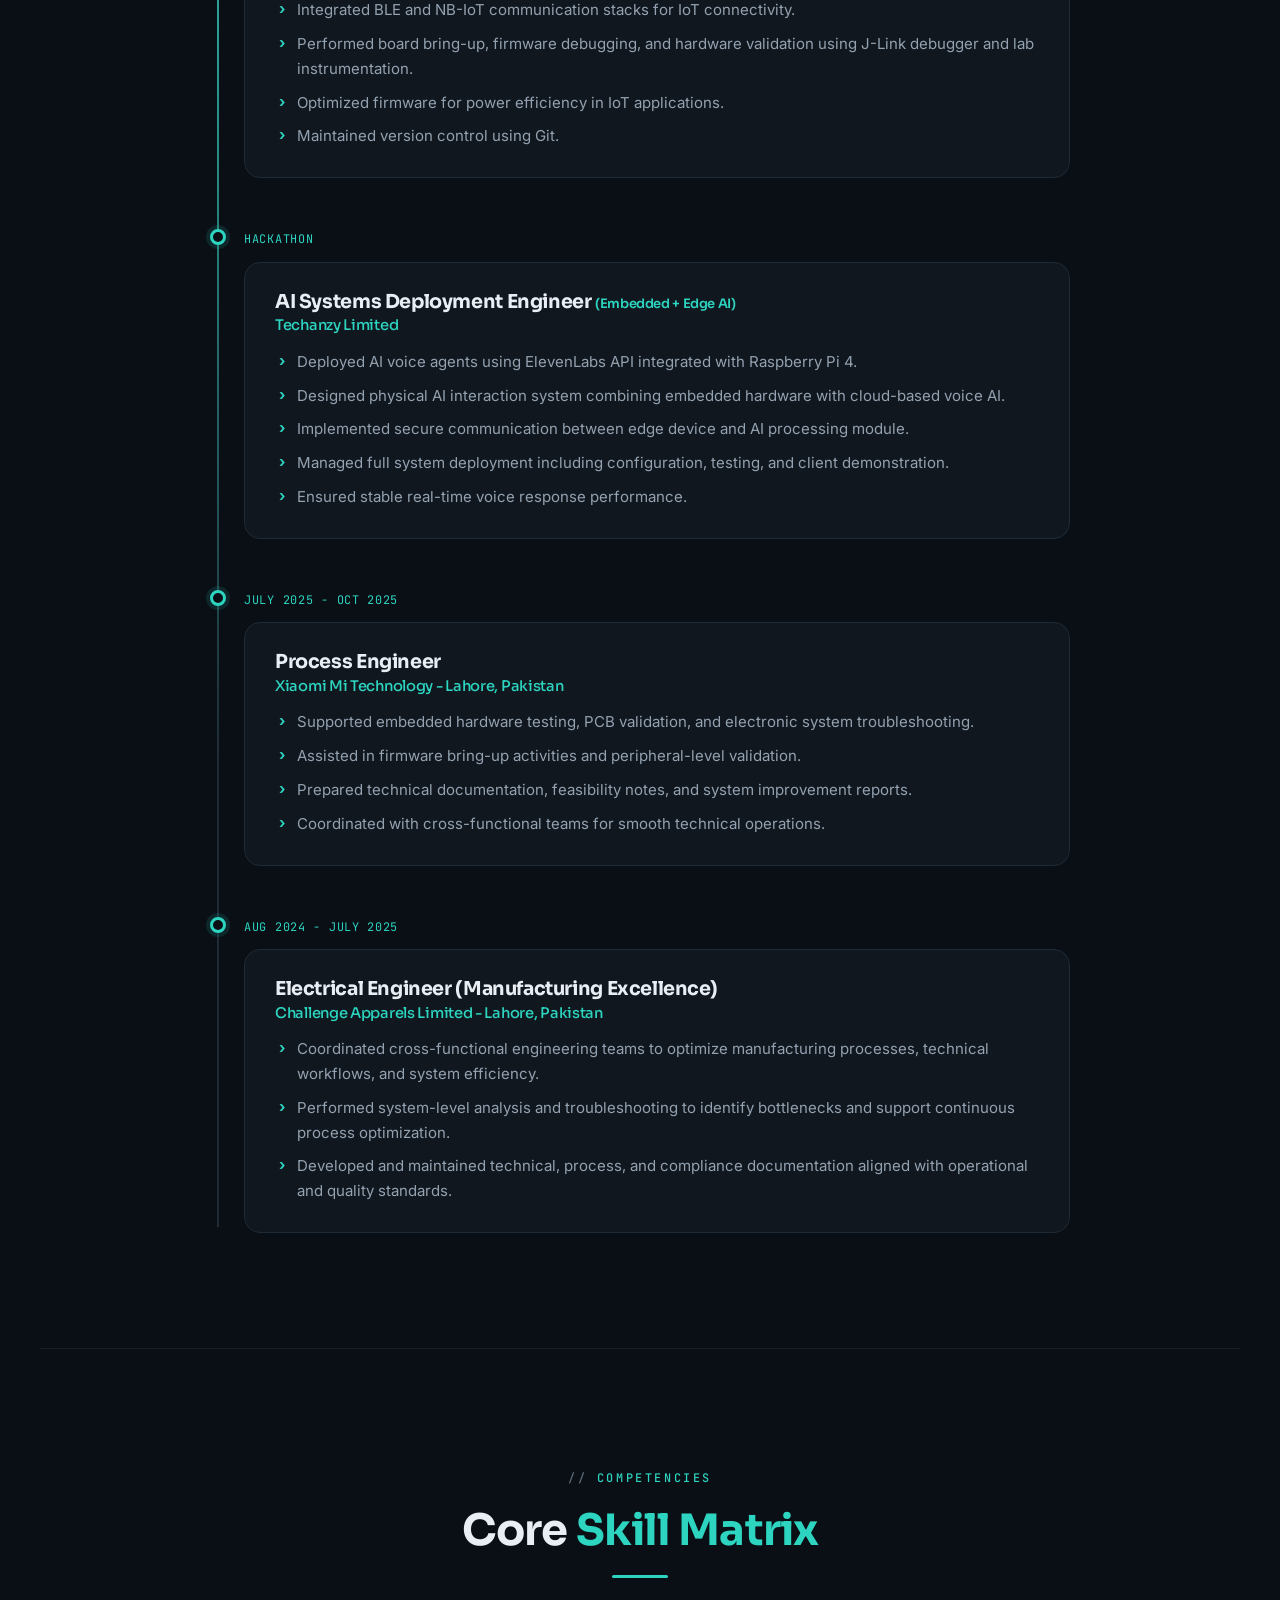
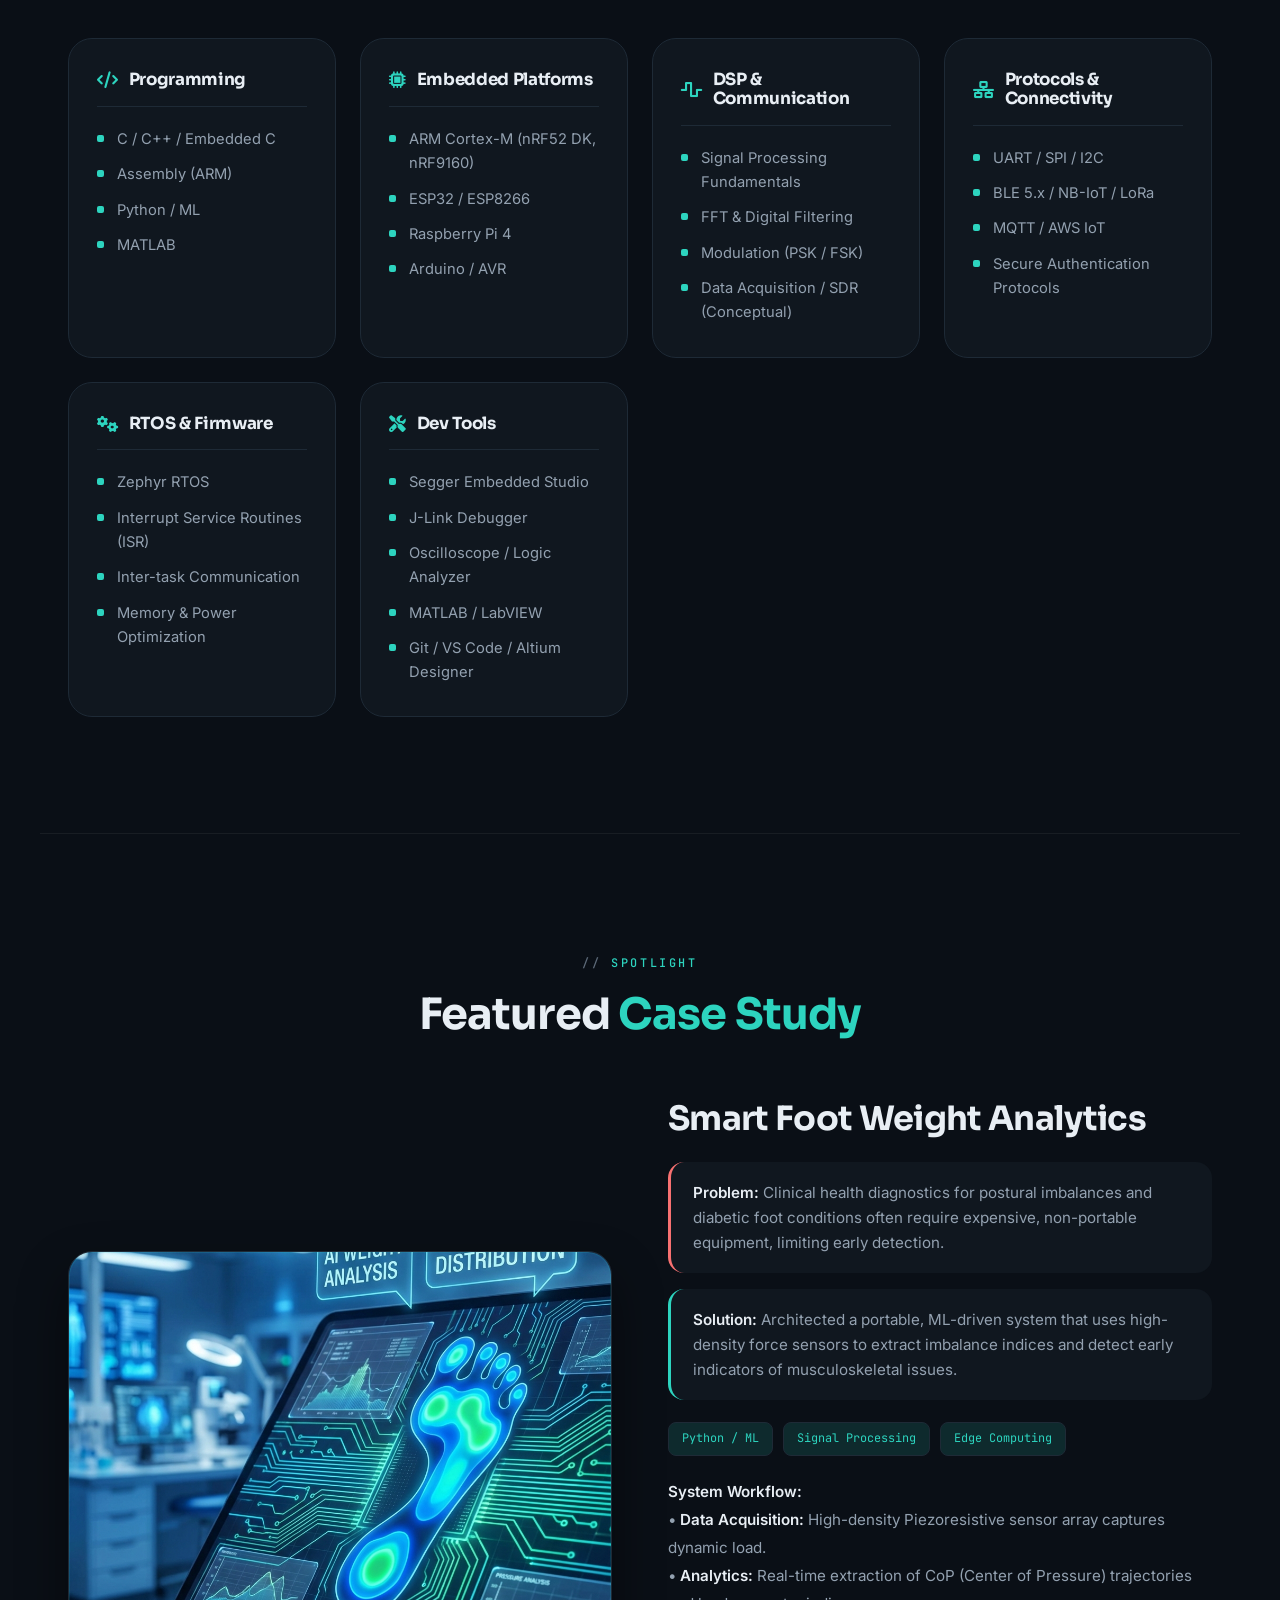
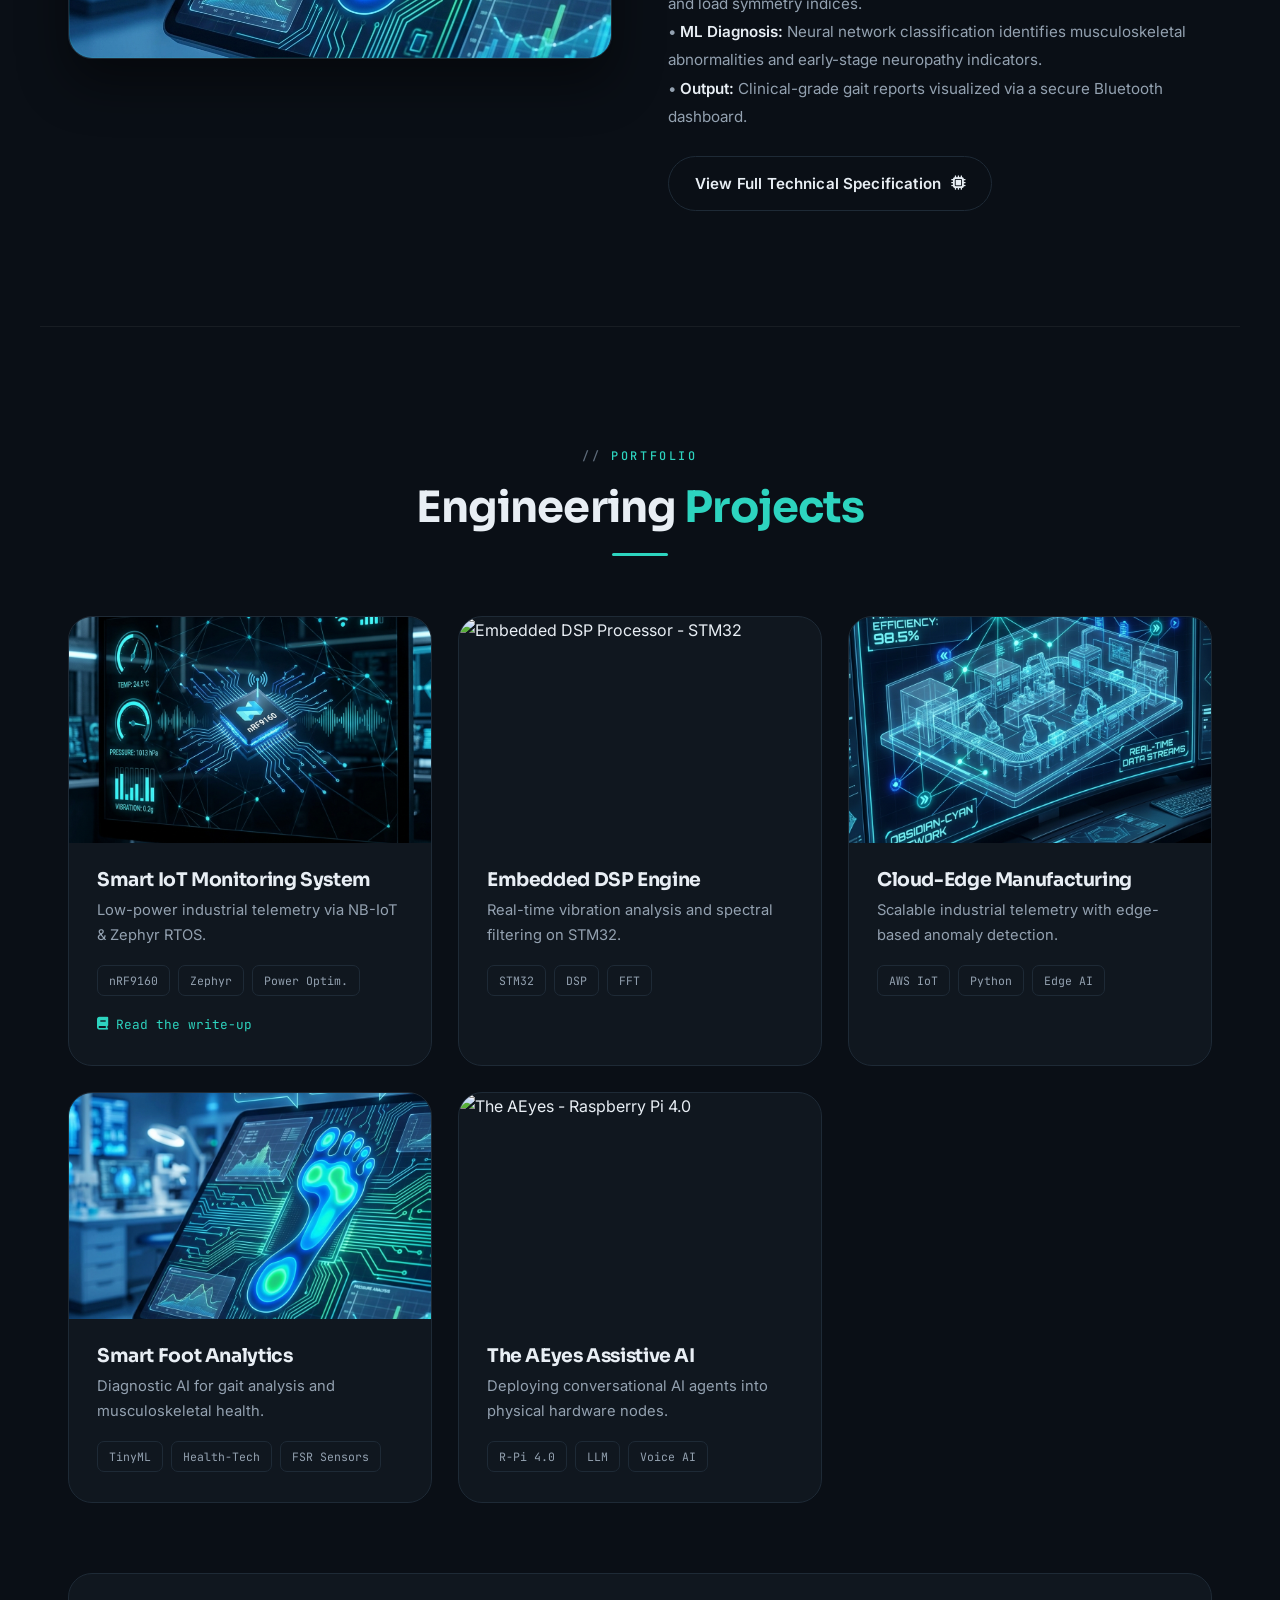
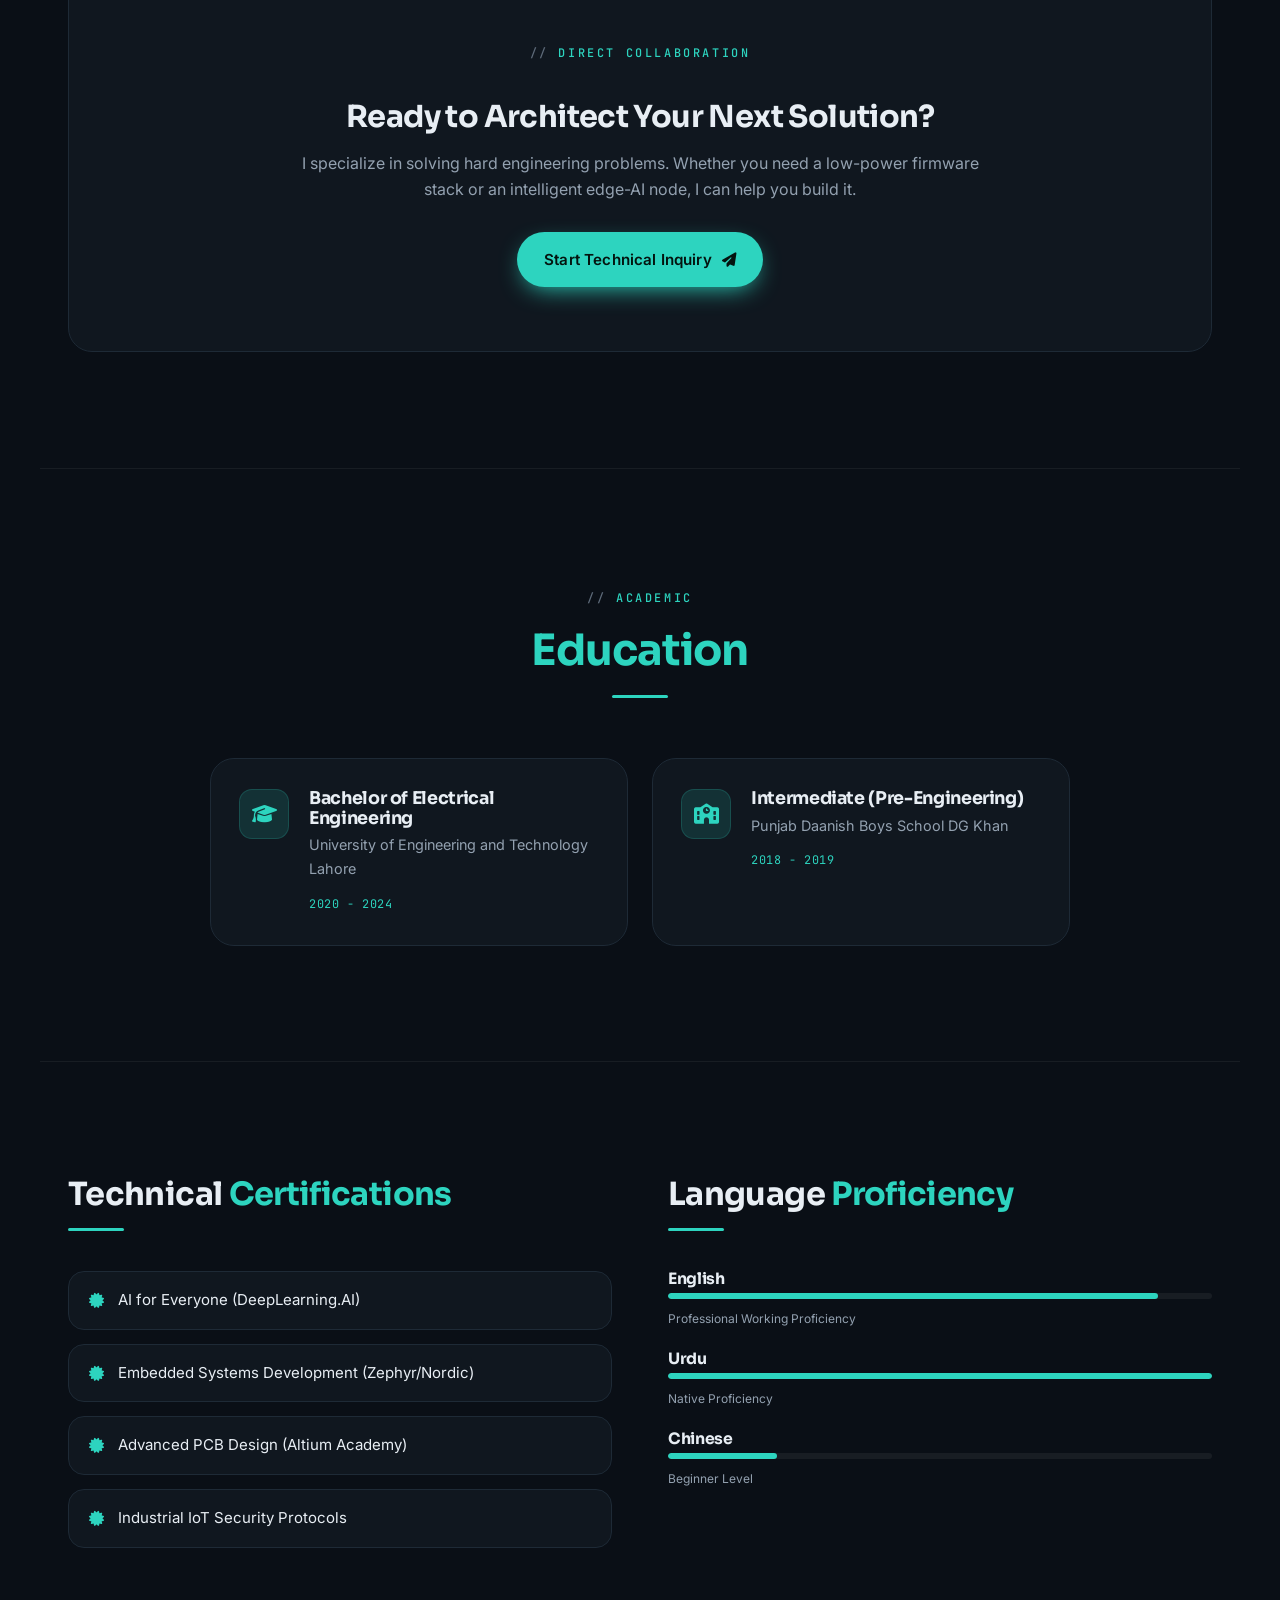
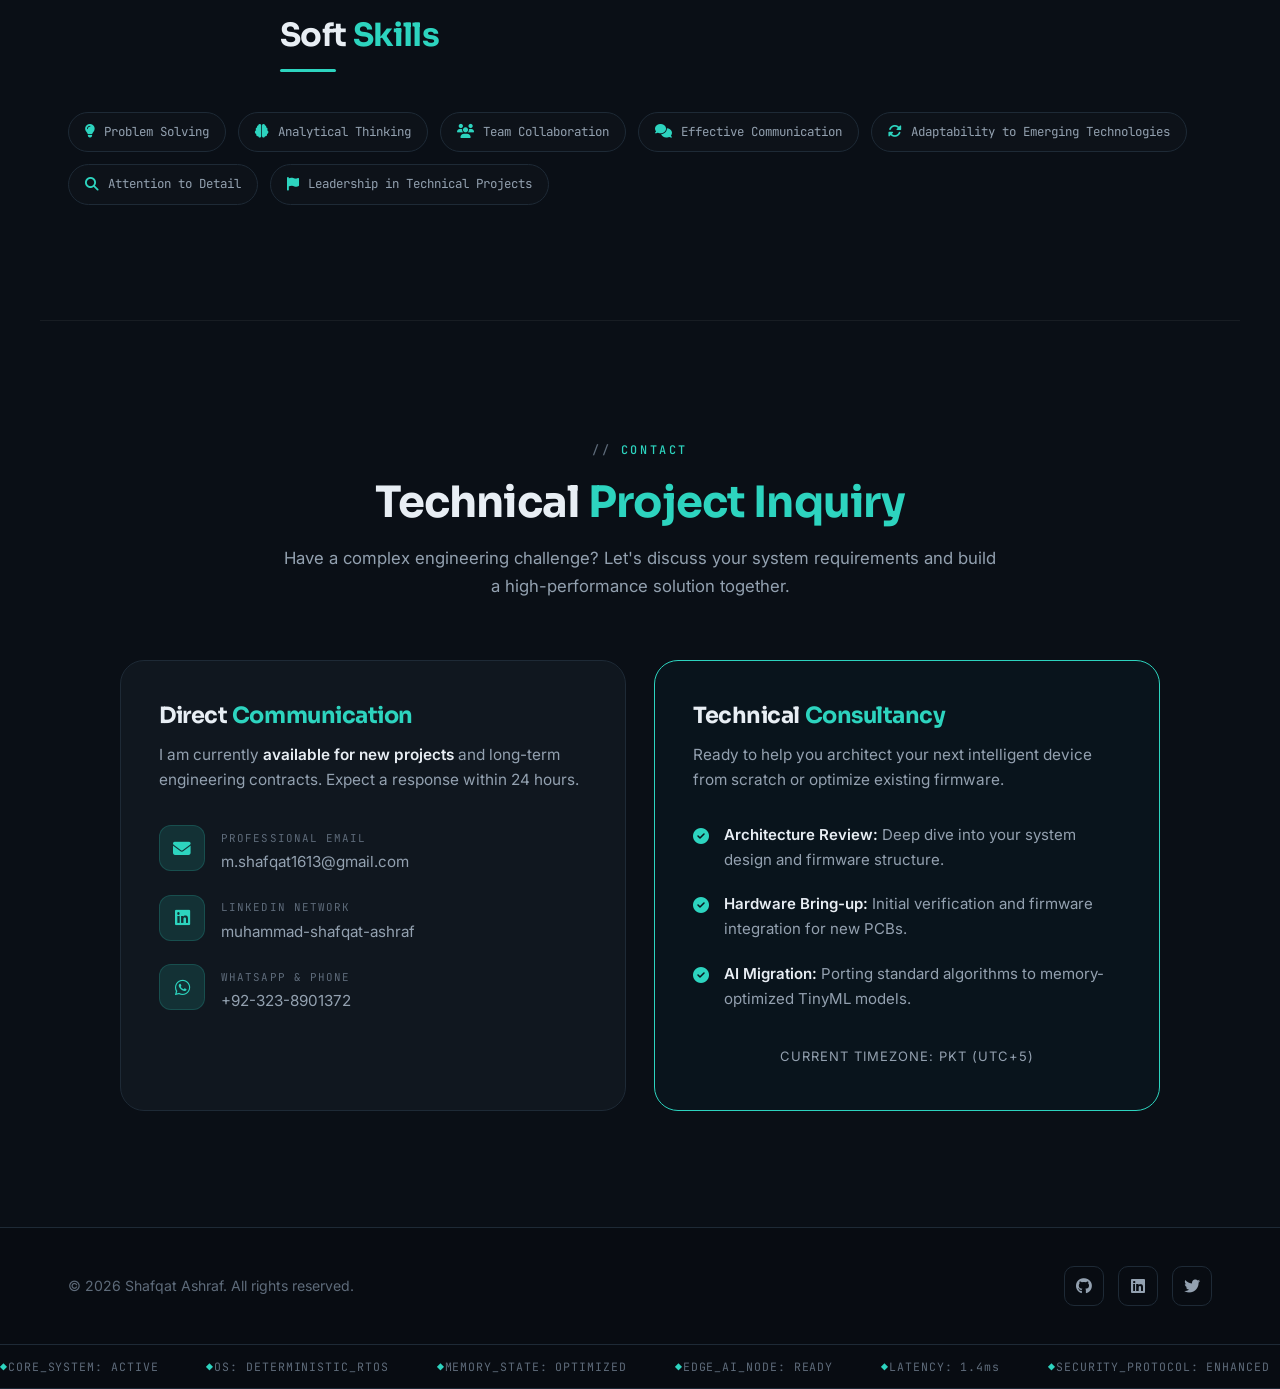
==== commit f0474c69: "Soften medical-claim language in Smart Foot case study Rewords the Featured Case Study modal for the" ====
--- a/index.html
+++ b/index.html
@@ -684,9 +684,9 @@
                             dashboard.
                         </p>
                         <a href="javascript:void(0)" class="btn secondary view-project" style="margin-top: 25px;"
-                            data-title="Smart Foot: Health Diagnostic System"
+                            data-title="Smart Foot: Gait & Plantar-Pressure Analysis System"
                             data-tech="TinyML, FSR Sensors, Python/ML, Signal Processing"
-                            data-desc="<div class='spec-overview'><p>Clinical-grade portable biomechanical diagnostic system — engineering a complete hardware-firmware-ML pipeline for real-time plantar pressure analysis, gait classification, and early detection of musculoskeletal and neuropathic conditions.</p></div><div class='spec-section'><h4>Full System Architecture</h4><ul><li><strong>Sensing Hardware:</strong> High-density Piezoresistive FSR array (16 sensors) — custom PCB with analog multiplexing, 12-bit ADC acquisition at 100Hz, and hardware anti-aliasing filter for signal integrity</li><li><strong>Firmware Pipeline:</strong> Bare-metal C firmware — ADC DMA circular buffer → FIR digital filter → pressure normalization → feature vector construction, all executing within a 10ms real-time processing window</li><li><strong>Feature Extraction:</strong> Center of Pressure (CoP) X/Y trajectory computation, total load distribution, medial/lateral symmetry index, anterior/posterior weight ratio, and gait phase segmentation (heel strike, midstance, toe-off)</li><li><strong>ML Inference Engine:</strong> Quantized INT8 TensorFlow Lite Micro neural network — trained on 2,400+ clinical gait samples across 3 diagnostic classes (Normal, Postural Imbalance, Neuropathy Indicator). Model deployed to embedded target with &lt;50ms inference latency</li><li><strong>Wireless Data Link:</strong> BLE 5.0 custom GATT profile — real-time streaming of CoP trajectories and pressure heatmaps at 2KB/s. Encrypted BLE connection with bonding for clinical data security</li><li><strong>Clinical Dashboard:</strong> Companion application visualizing live pressure heatmaps, CoP trajectory overlays, symmetry indices, and auto-generated diagnostic summary reports</li></ul></div><div class='spec-metrics'><div class='metric-item'><span class='metric-val'>100Hz</span><span class='metric-label'>Sampling Rate</span></div><div class='metric-item'><span class='metric-val'>&gt;91%</span><span class='metric-label'>Diagnostic Accuracy</span></div><div class='metric-item'><span class='metric-val'>&lt;50ms</span><span class='metric-label'>ML Inference</span></div></div>">
+                            data-desc="<div class='spec-overview'><p>Portable biomechanical sensing system — a complete hardware-firmware-ML pipeline for real-time plantar pressure analysis and gait-pattern classification. Built as a research prototype exploring sensor- and ML-based indicators of gait abnormalities and postural imbalance.</p></div><div class='spec-section'><h4>Full System Architecture</h4><ul><li><strong>Sensing Hardware:</strong> High-density Piezoresistive FSR array (16 sensors) — custom PCB with analog multiplexing, 12-bit ADC acquisition at 100Hz, and hardware anti-aliasing filter for signal integrity</li><li><strong>Firmware Pipeline:</strong> Bare-metal C firmware — ADC DMA circular buffer → FIR digital filter → pressure normalization → feature vector construction, all executing within a 10ms real-time processing window</li><li><strong>Feature Extraction:</strong> Center of Pressure (CoP) X/Y trajectory computation, total load distribution, medial/lateral symmetry index, anterior/posterior weight ratio, and gait phase segmentation (heel strike, midstance, toe-off)</li><li><strong>ML Inference Engine:</strong> Quantized INT8 TensorFlow Lite Micro neural network — trained on 2,400+ labeled gait samples across 3 classes (Normal, Postural Imbalance, and an at-risk gait indicator). Model deployed to the embedded target with &lt;50ms inference latency</li><li><strong>Wireless Data Link:</strong> BLE 5.0 custom GATT profile — real-time streaming of CoP trajectories and pressure heatmaps at 2KB/s. Encrypted BLE connection with bonding for data security</li><li><strong>Companion Dashboard:</strong> Companion application visualizing live pressure heatmaps, CoP trajectory overlays, symmetry indices, and auto-generated gait and pressure summary reports</li></ul></div><div class='spec-metrics'><div class='metric-item'><span class='metric-val'>100Hz</span><span class='metric-label'>Sampling Rate</span></div><div class='metric-item'><span class='metric-val'>&gt;91%</span><span class='metric-label'>Classification Accuracy</span></div><div class='metric-item'><span class='metric-val'>&lt;50ms</span><span class='metric-label'>ML Inference</span></div></div>">
                             View Full Technical Specification <i class="fas fa-microchip"></i>
                         </a>
                     </div>
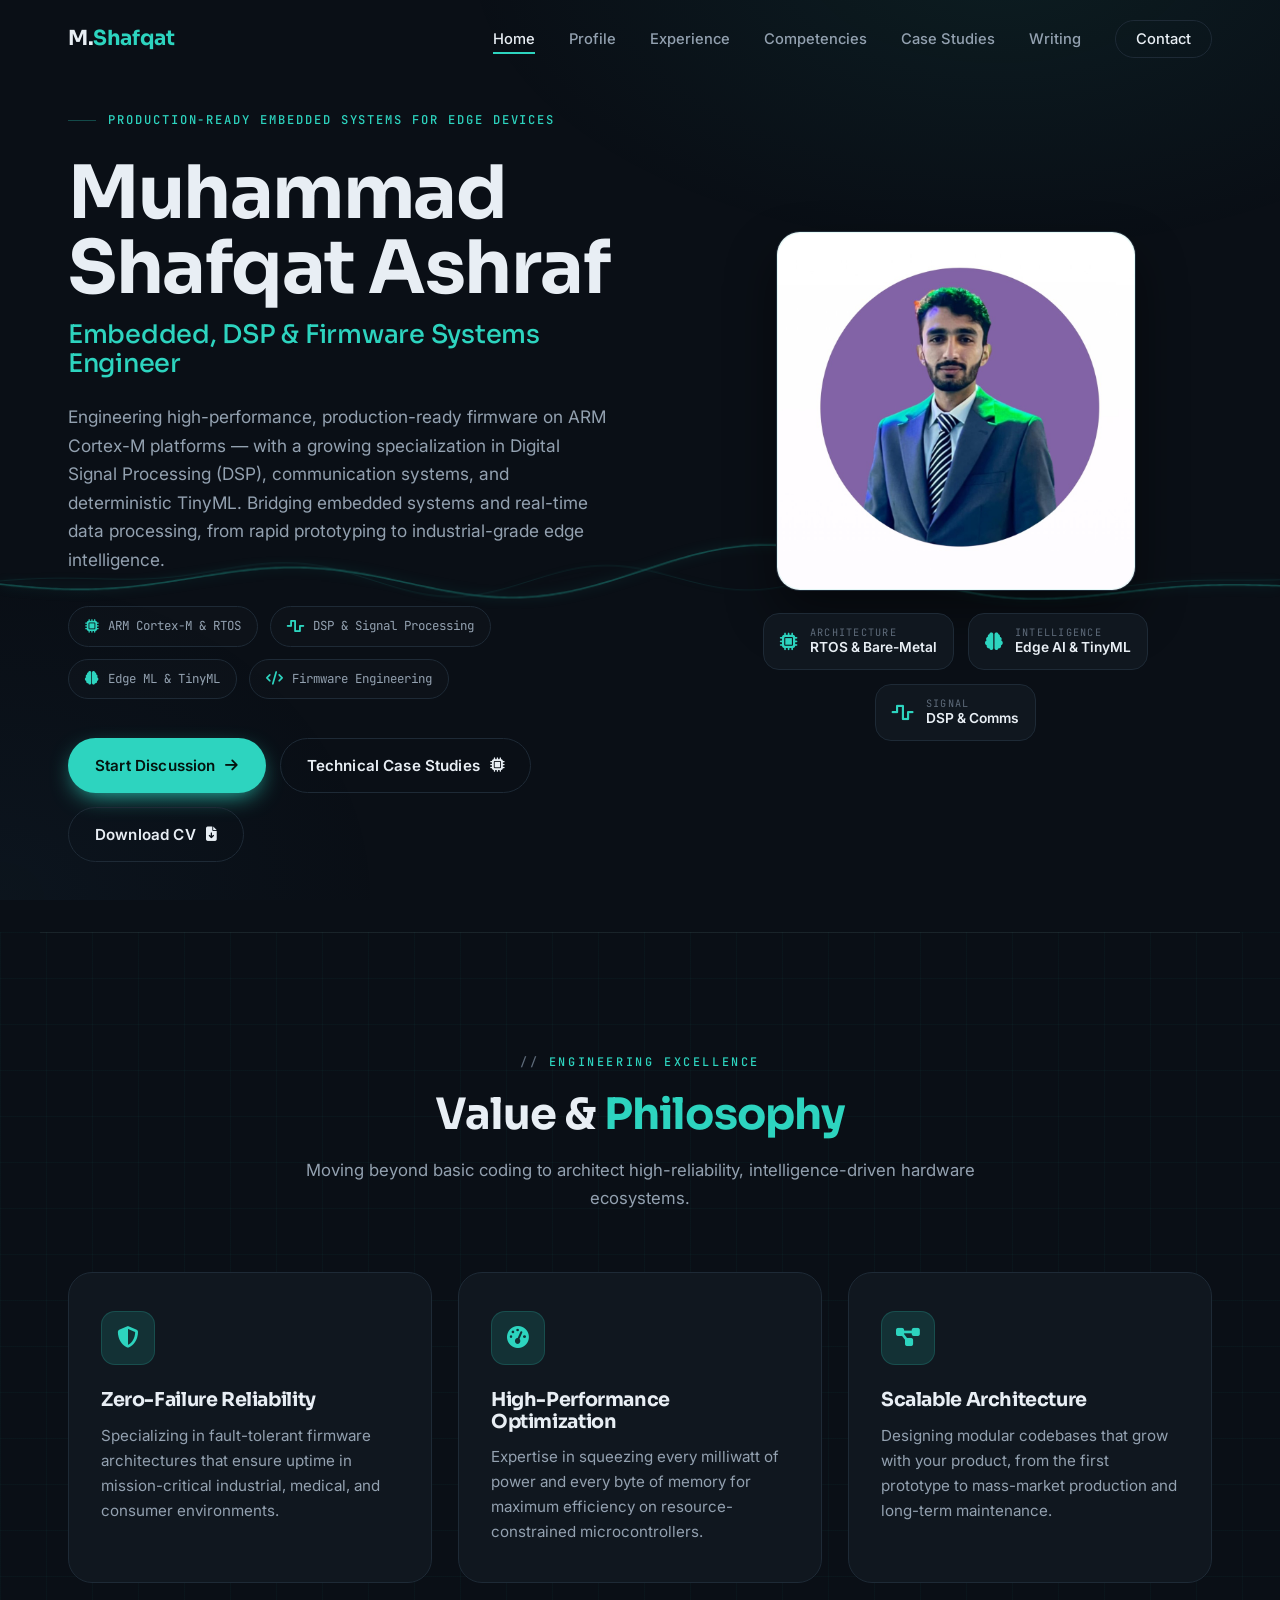
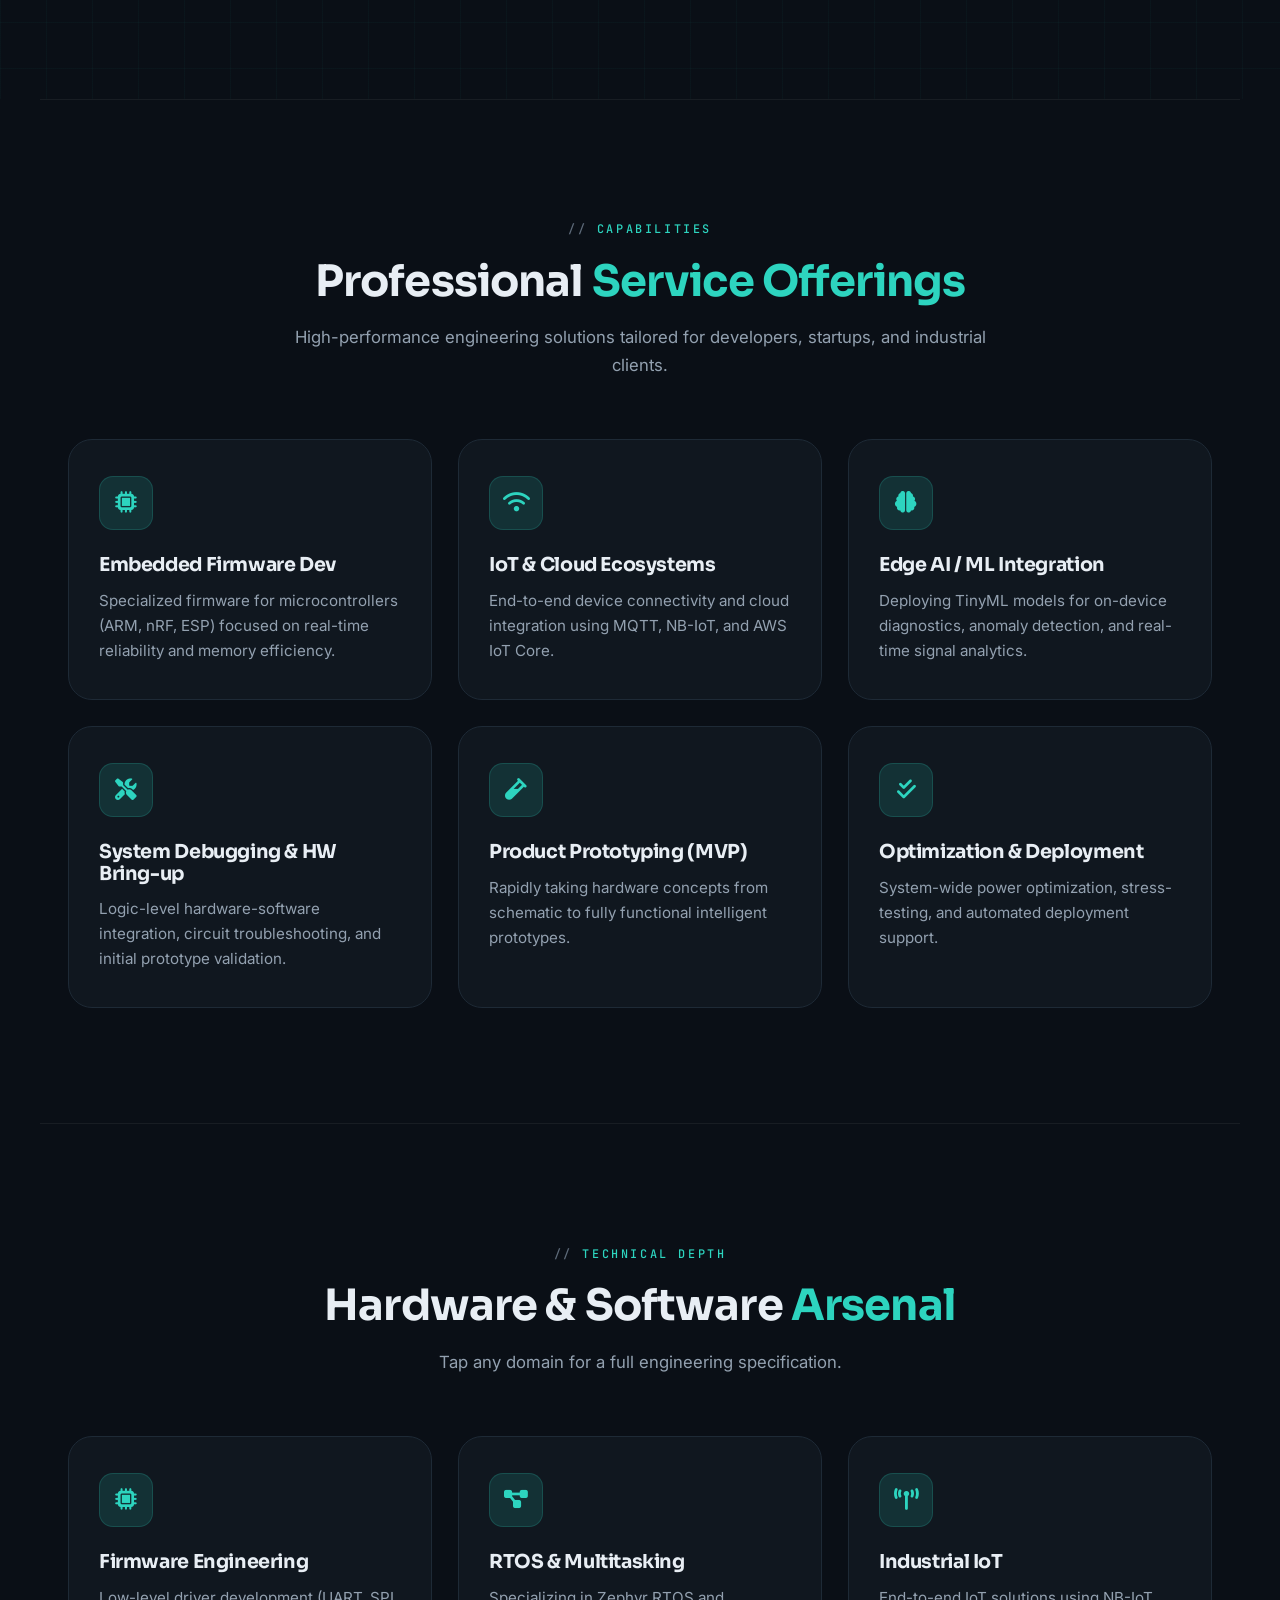
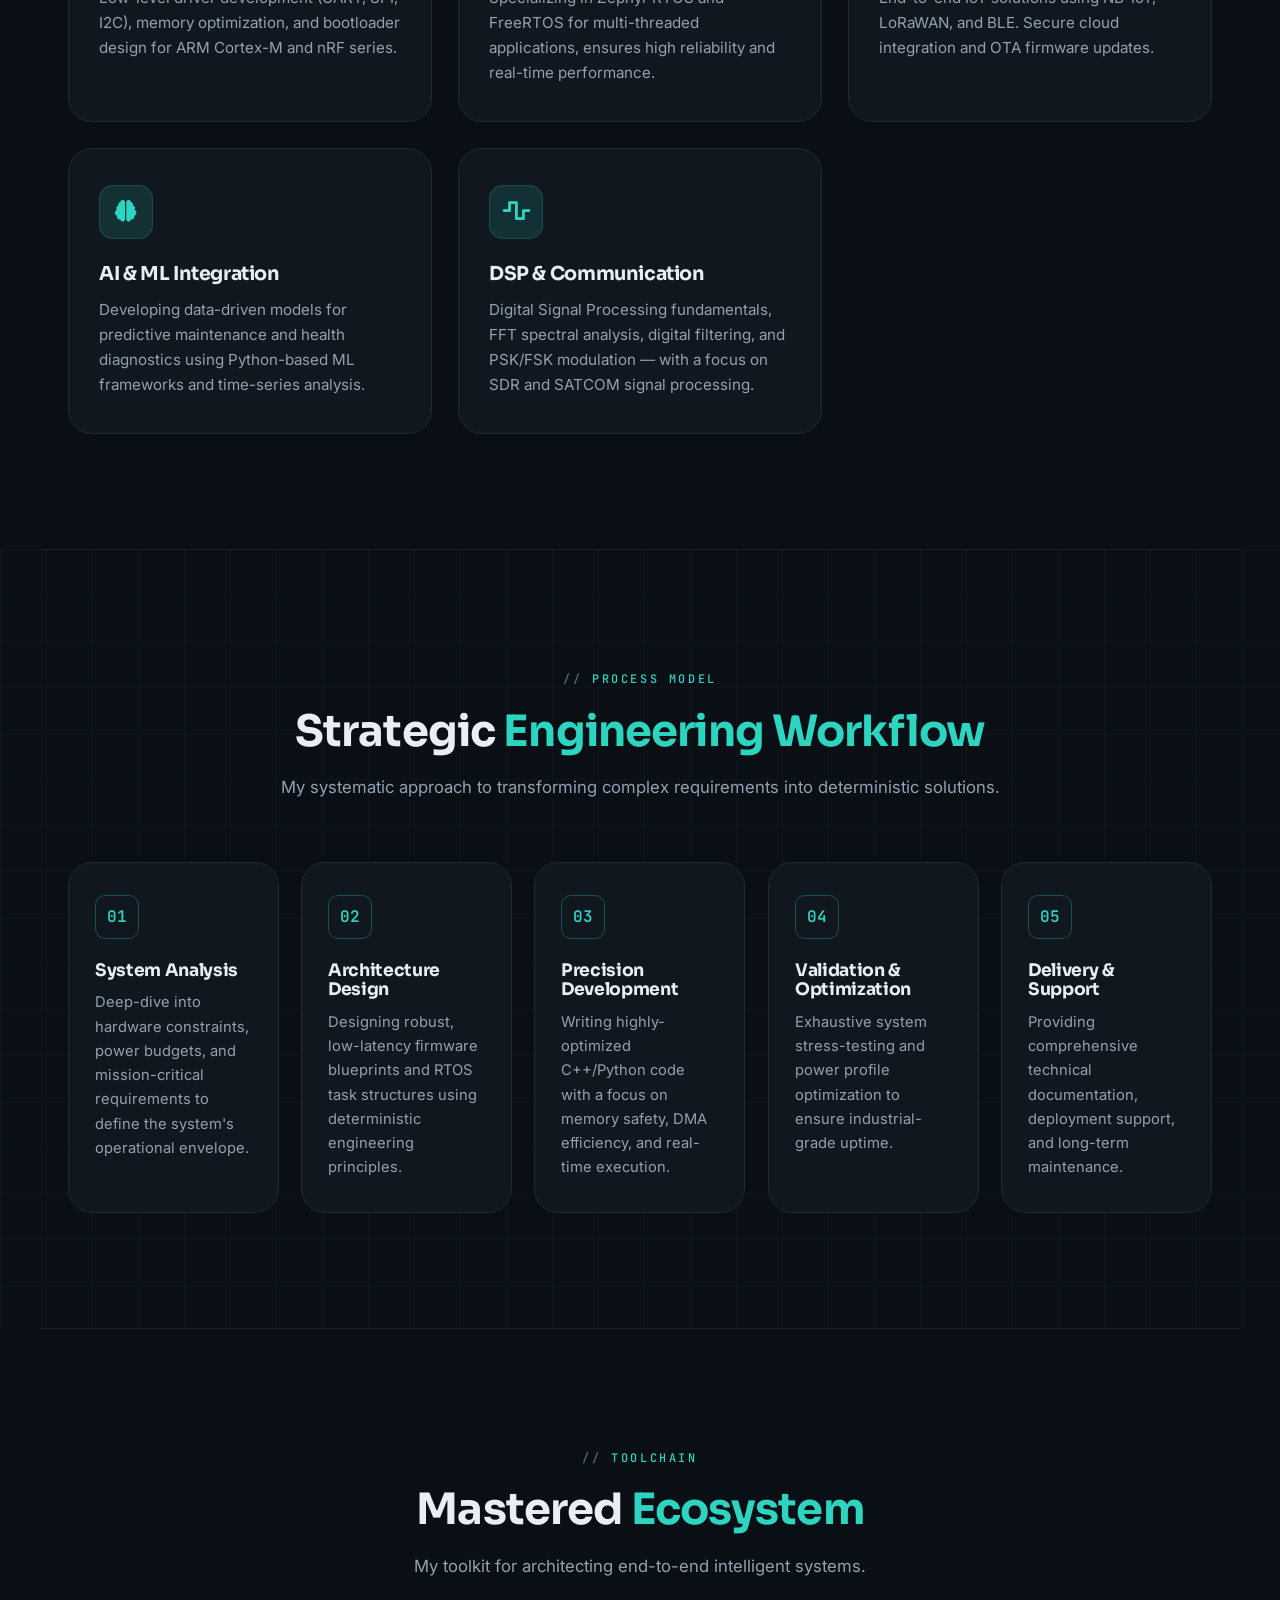
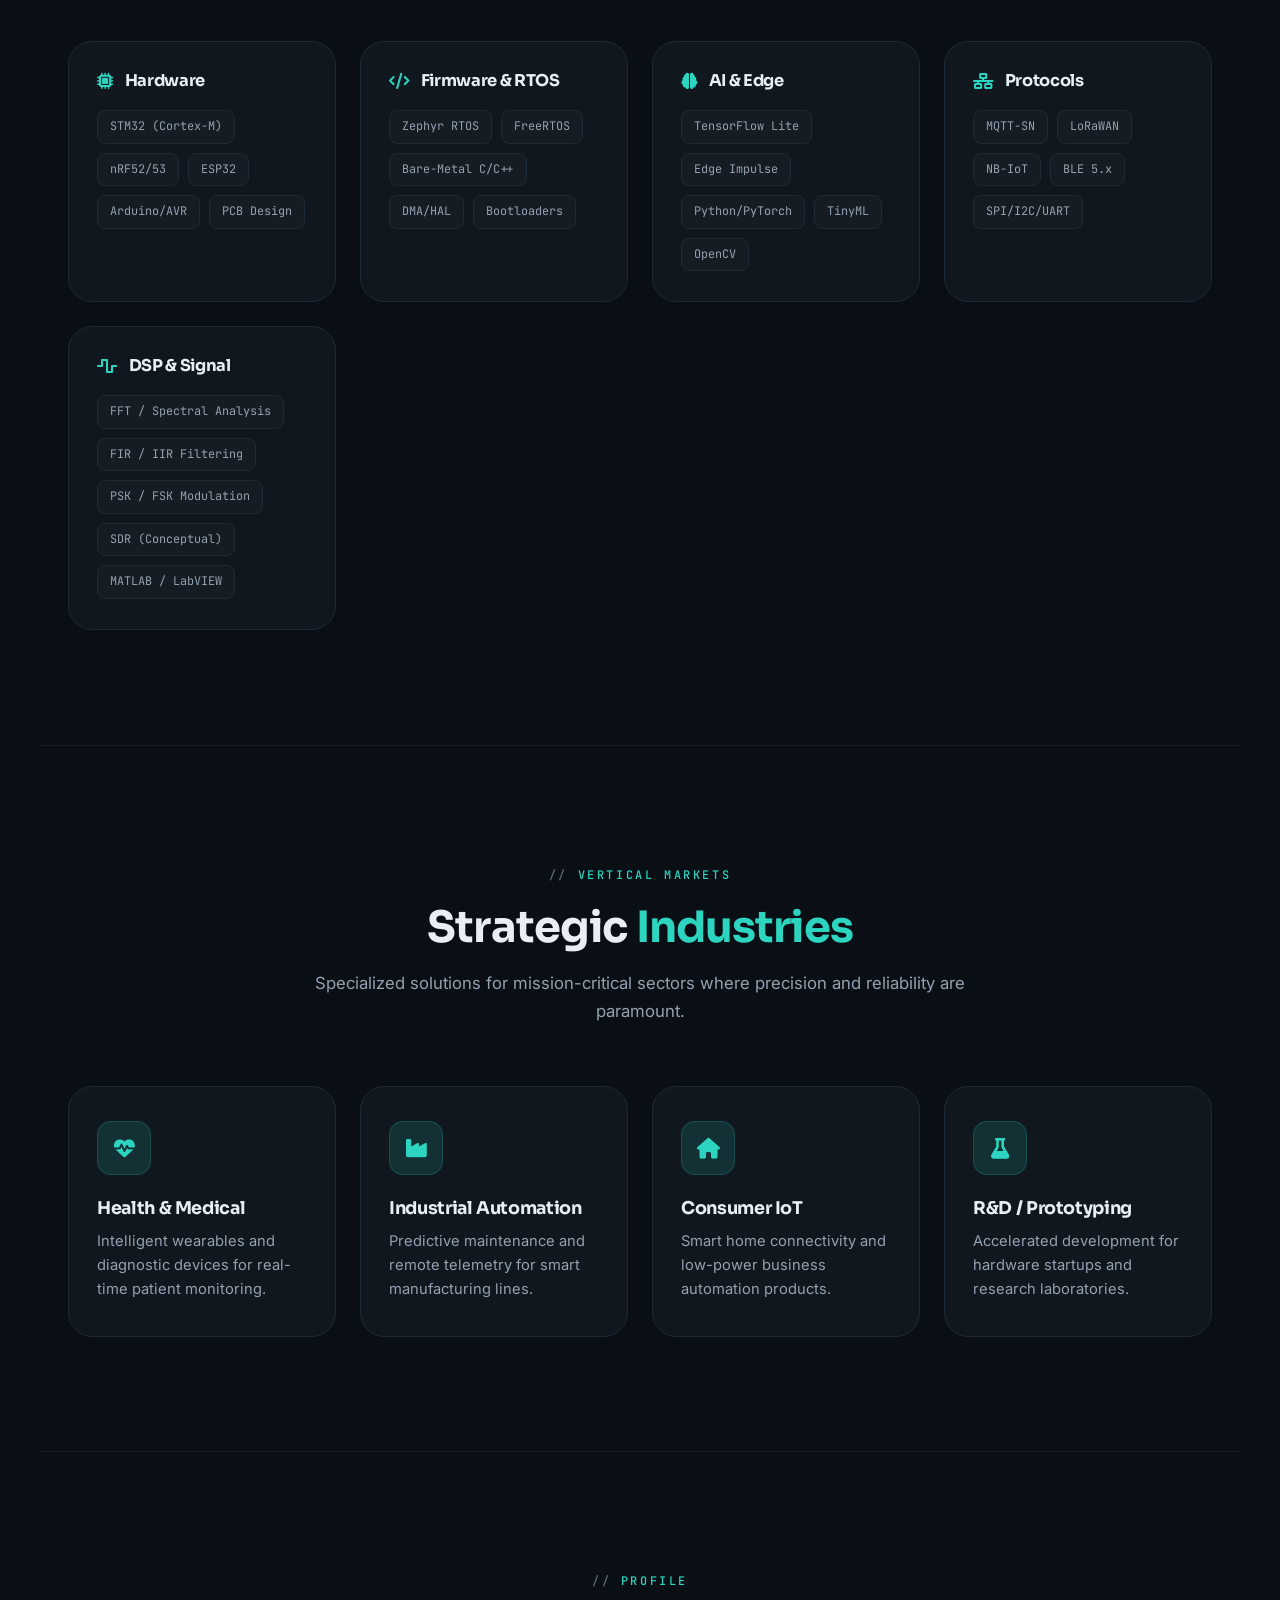
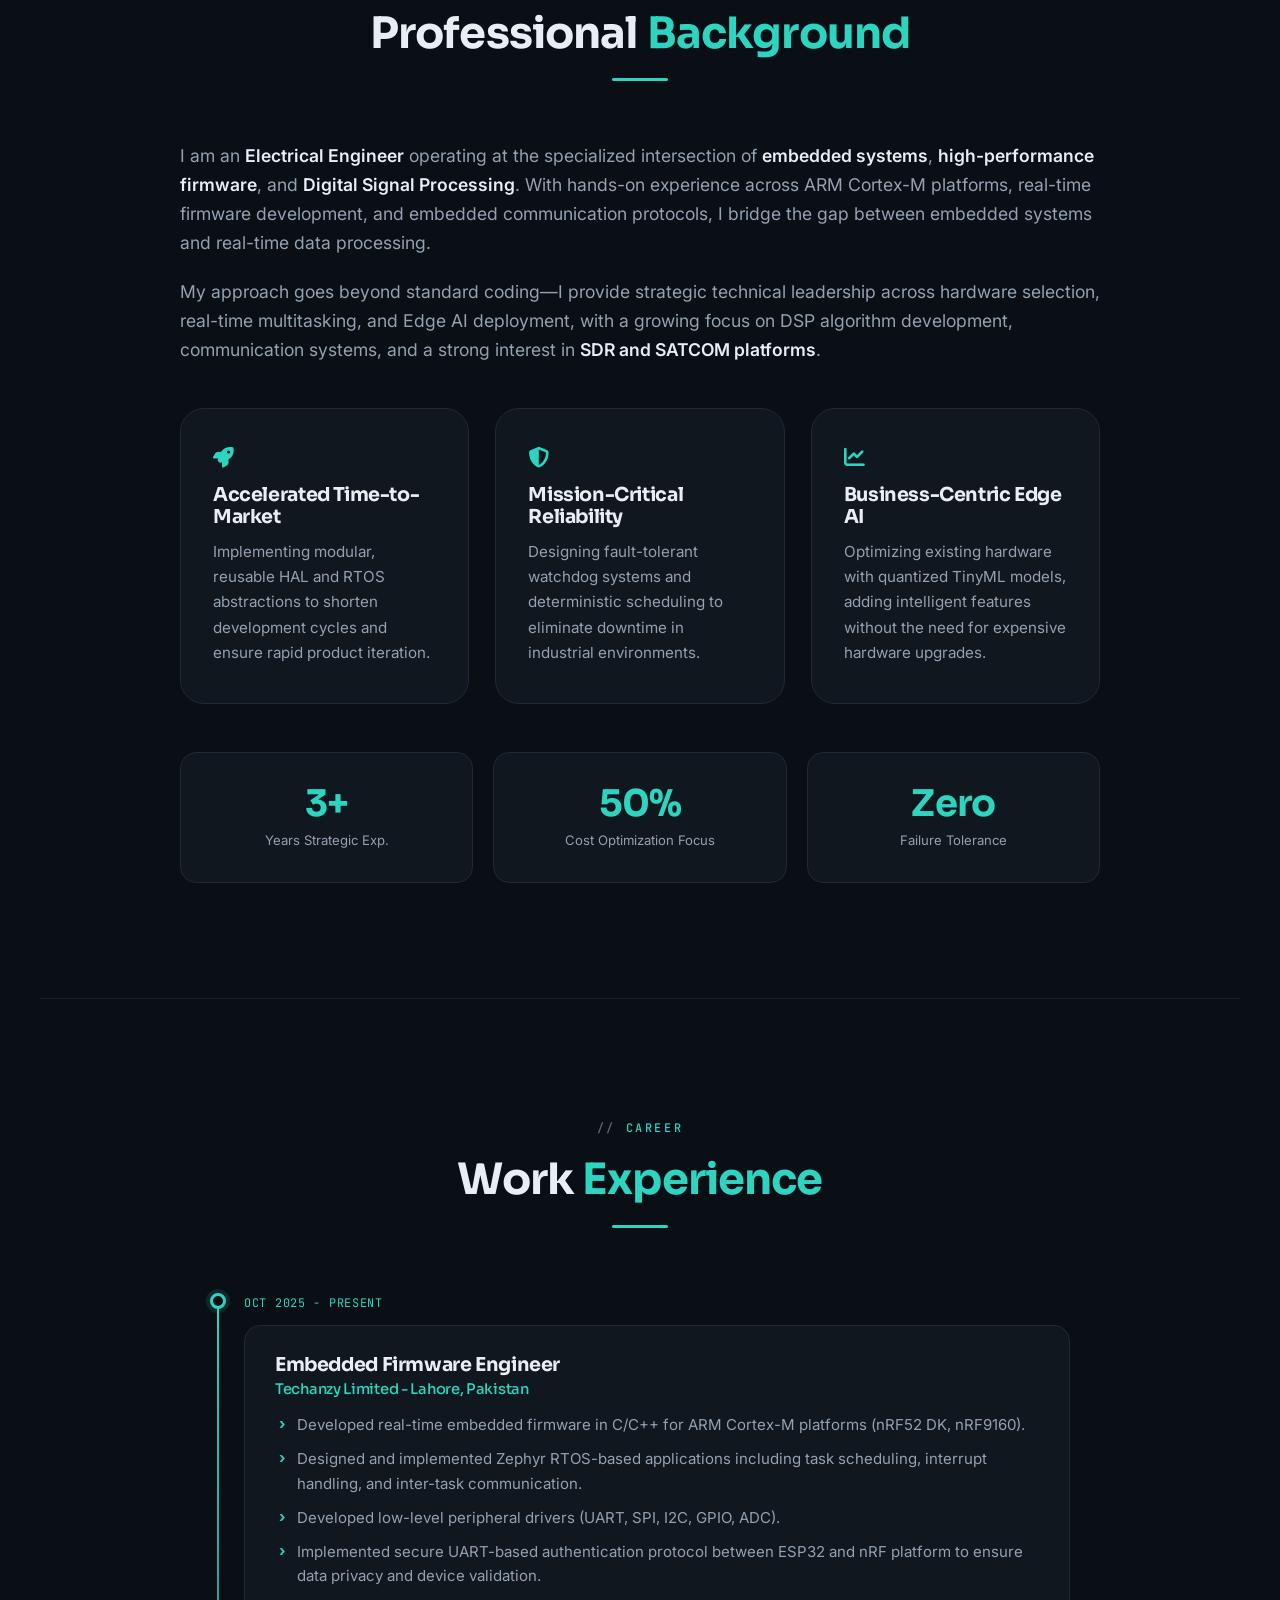
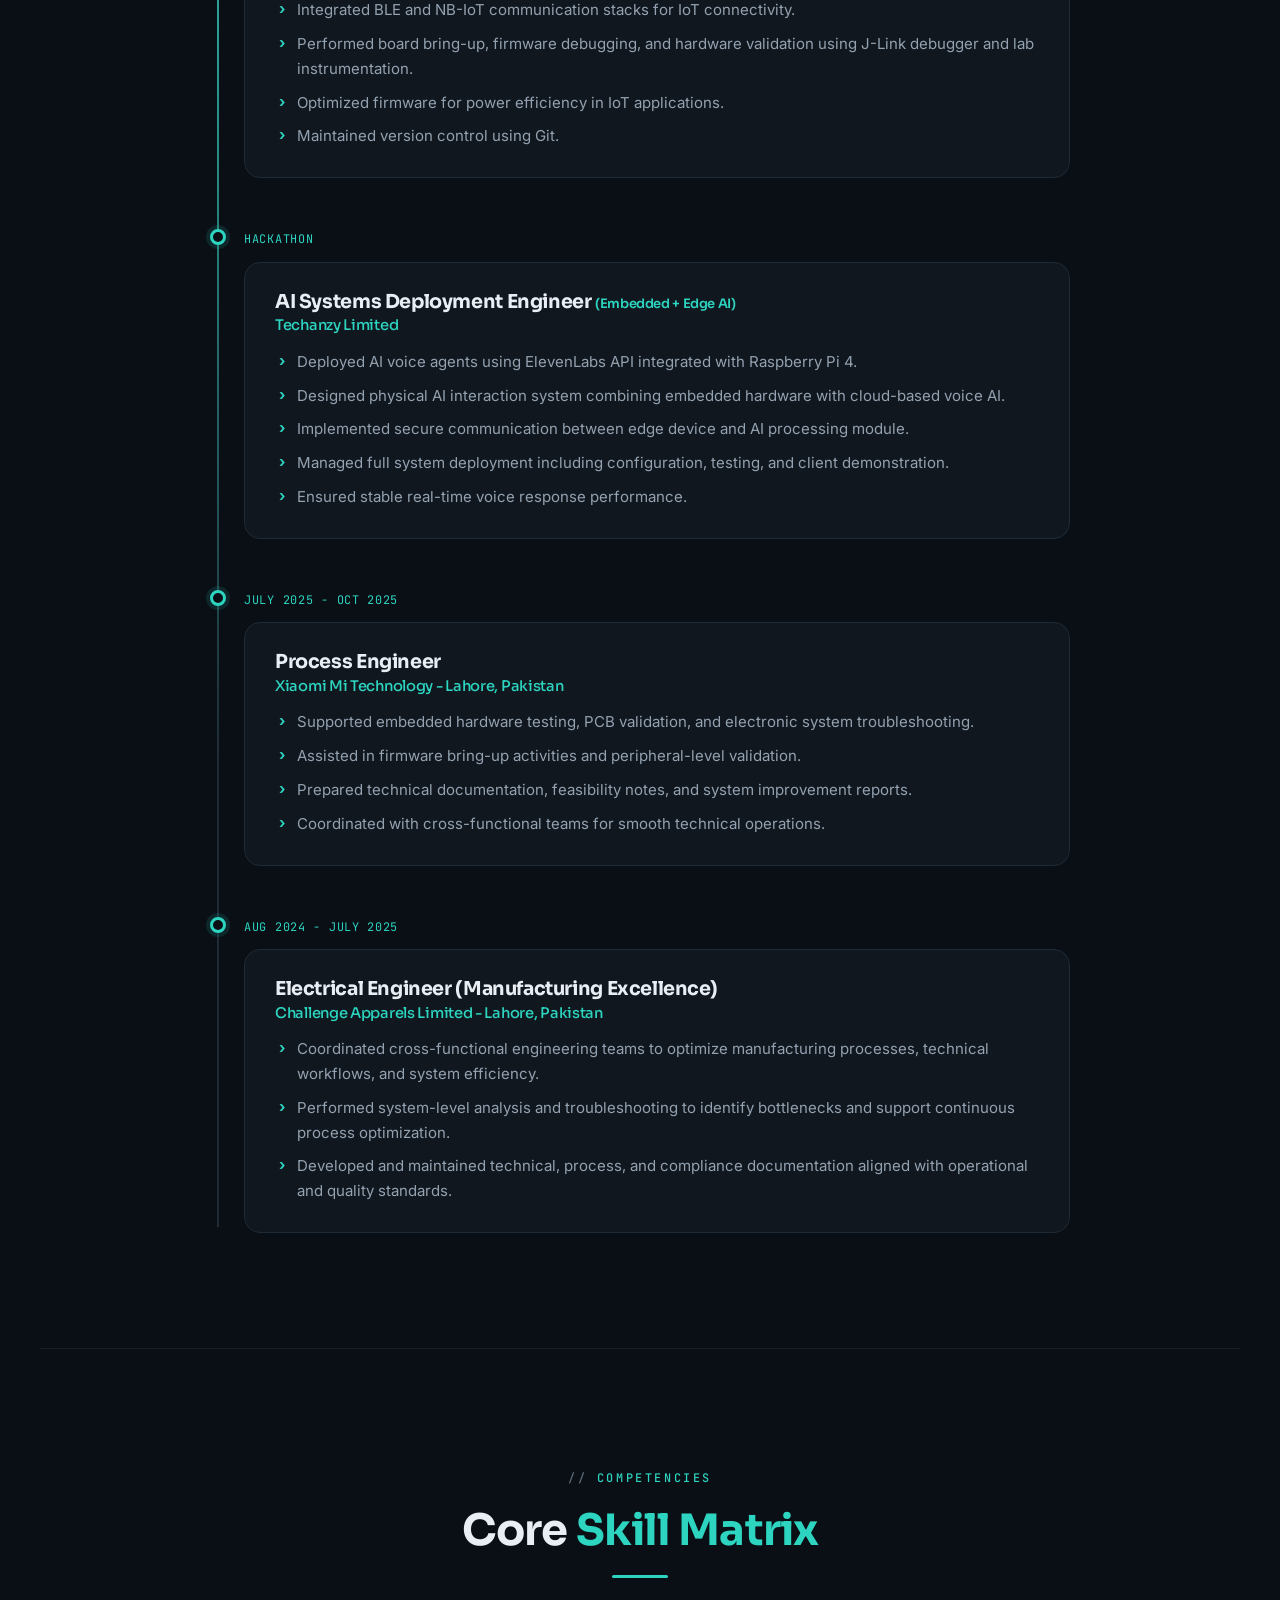
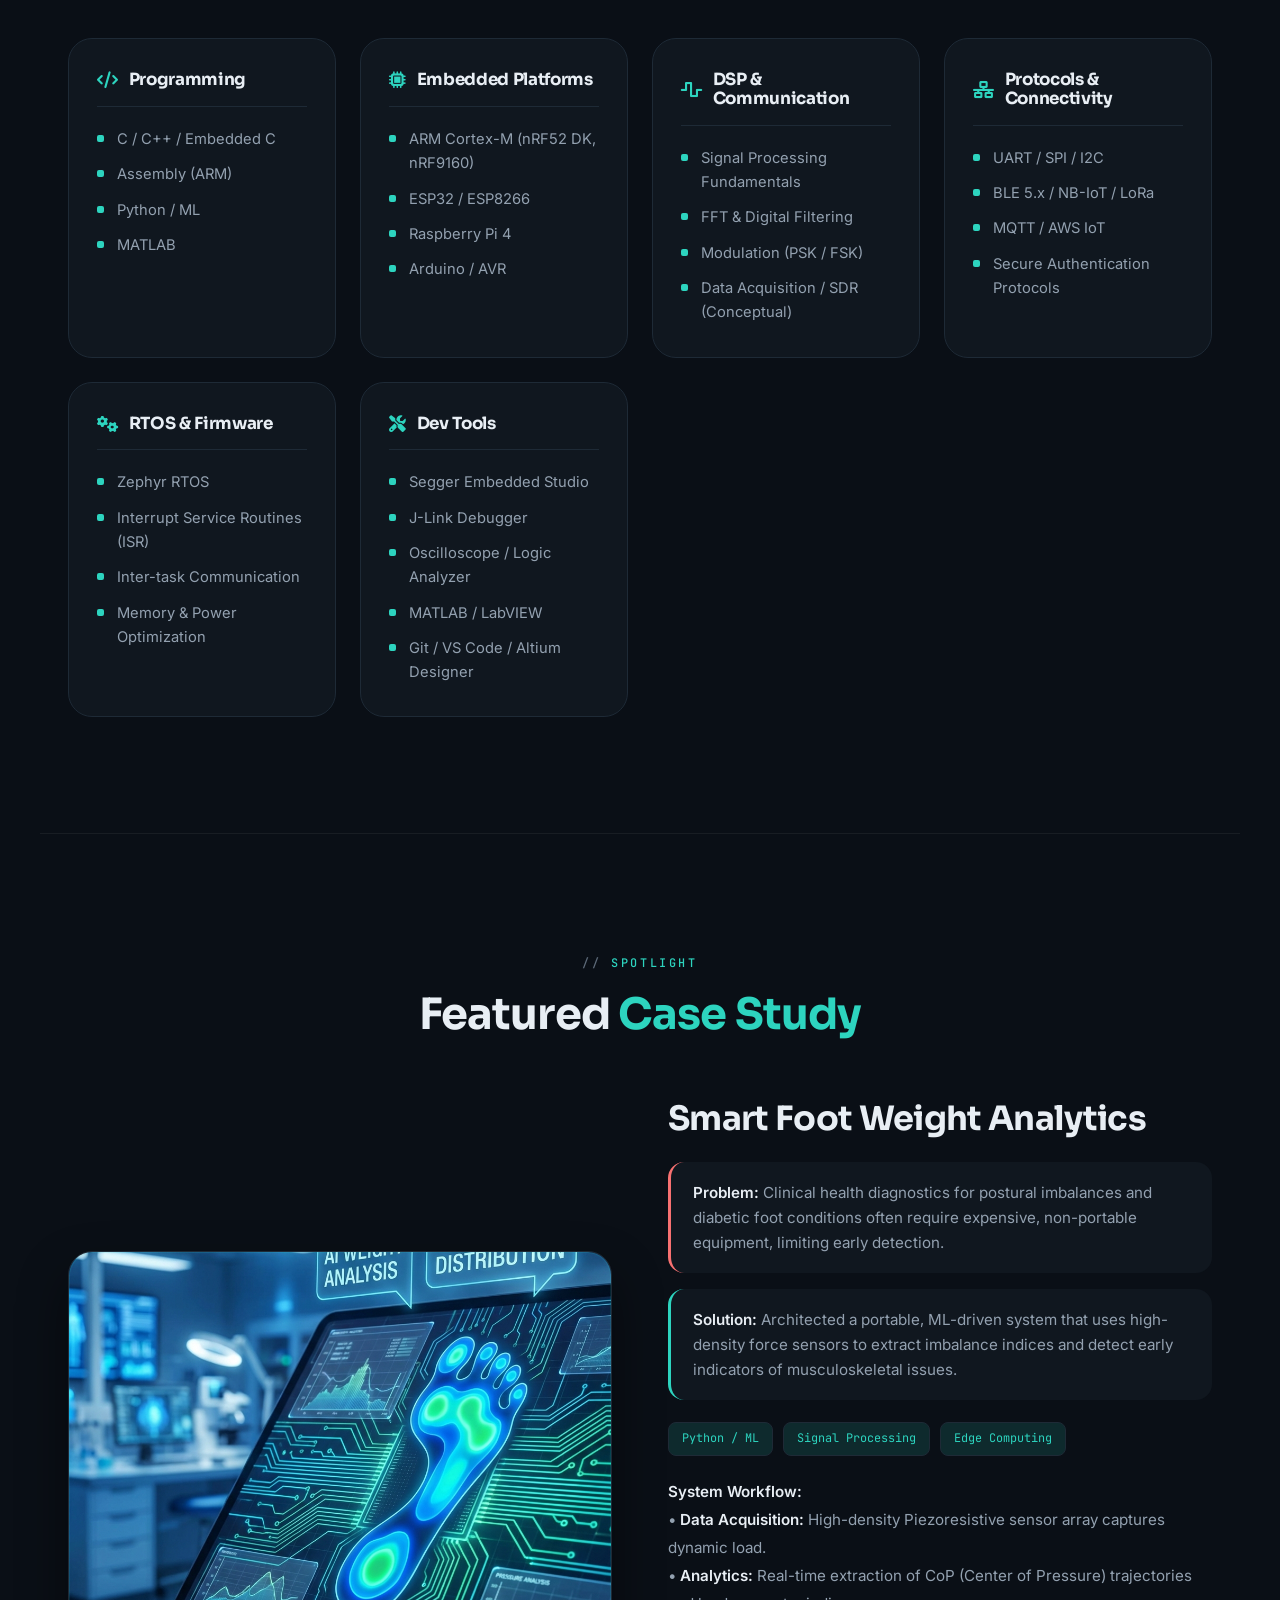
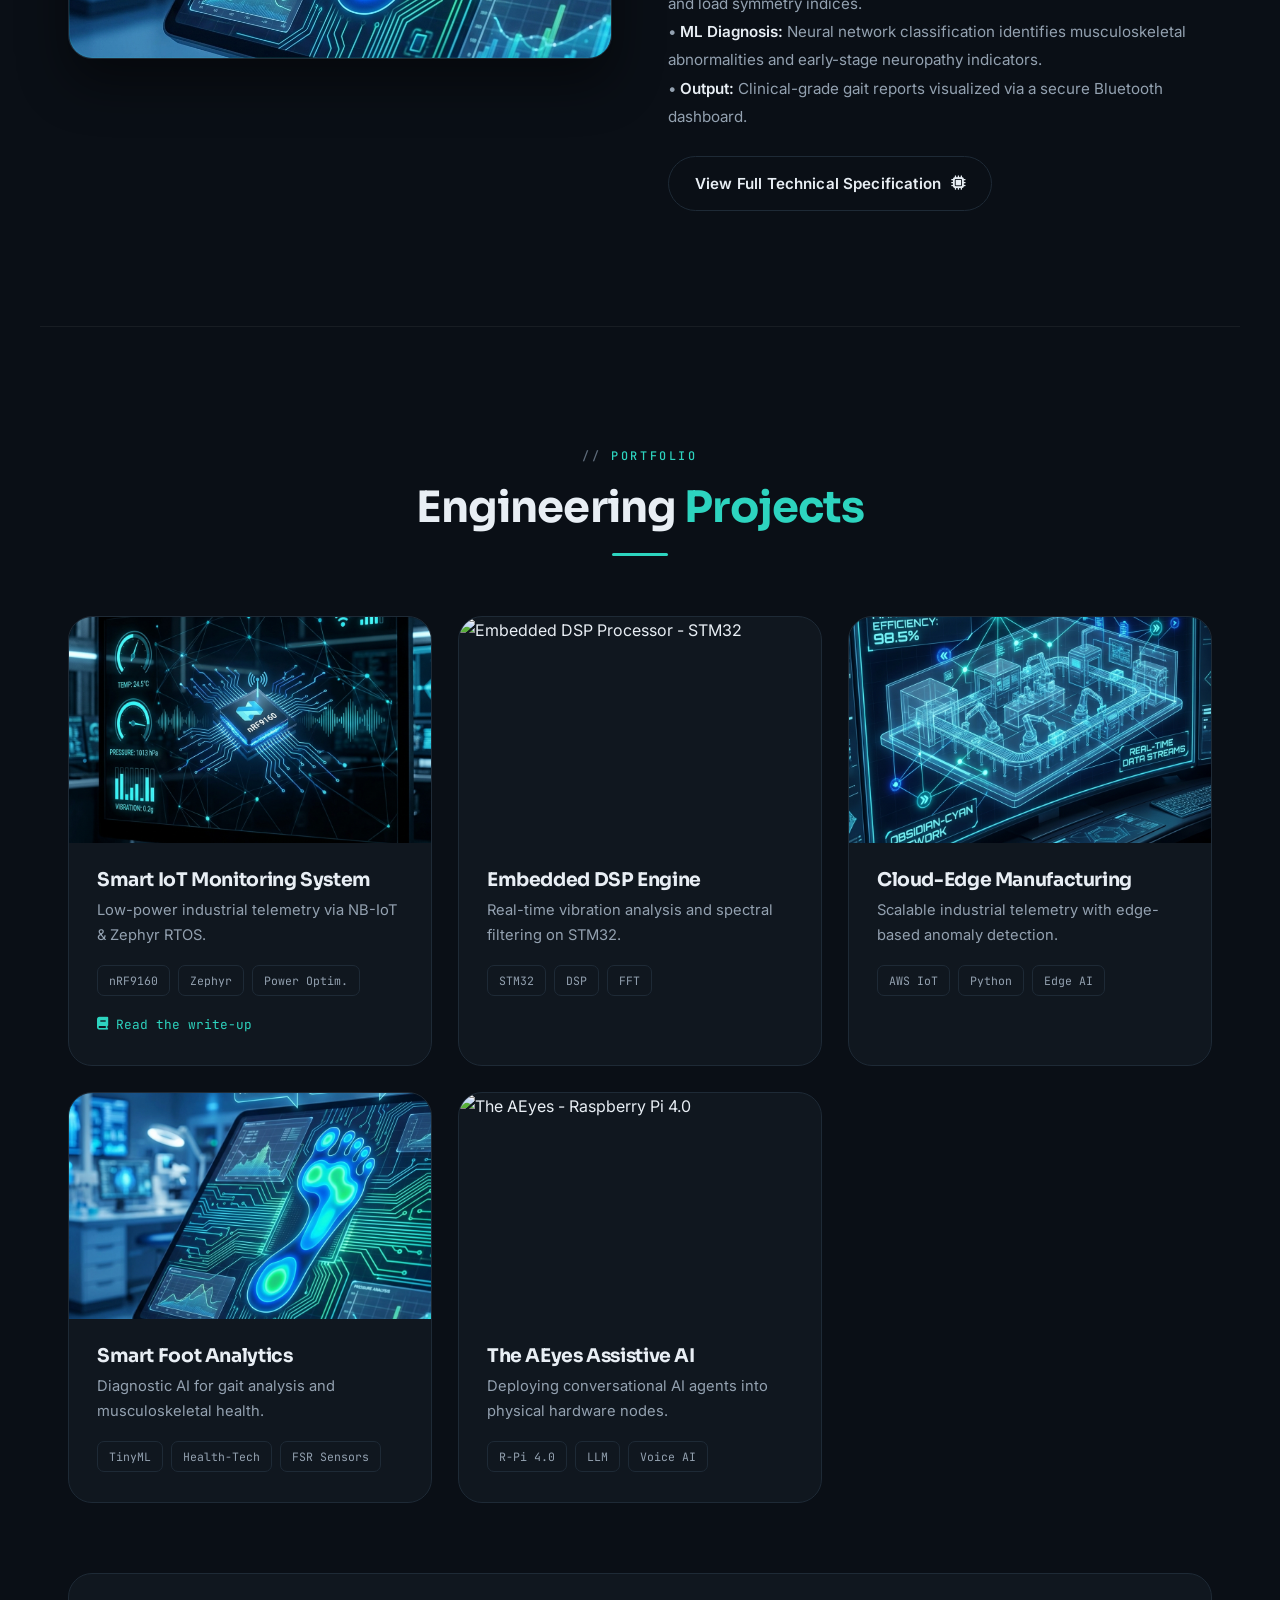
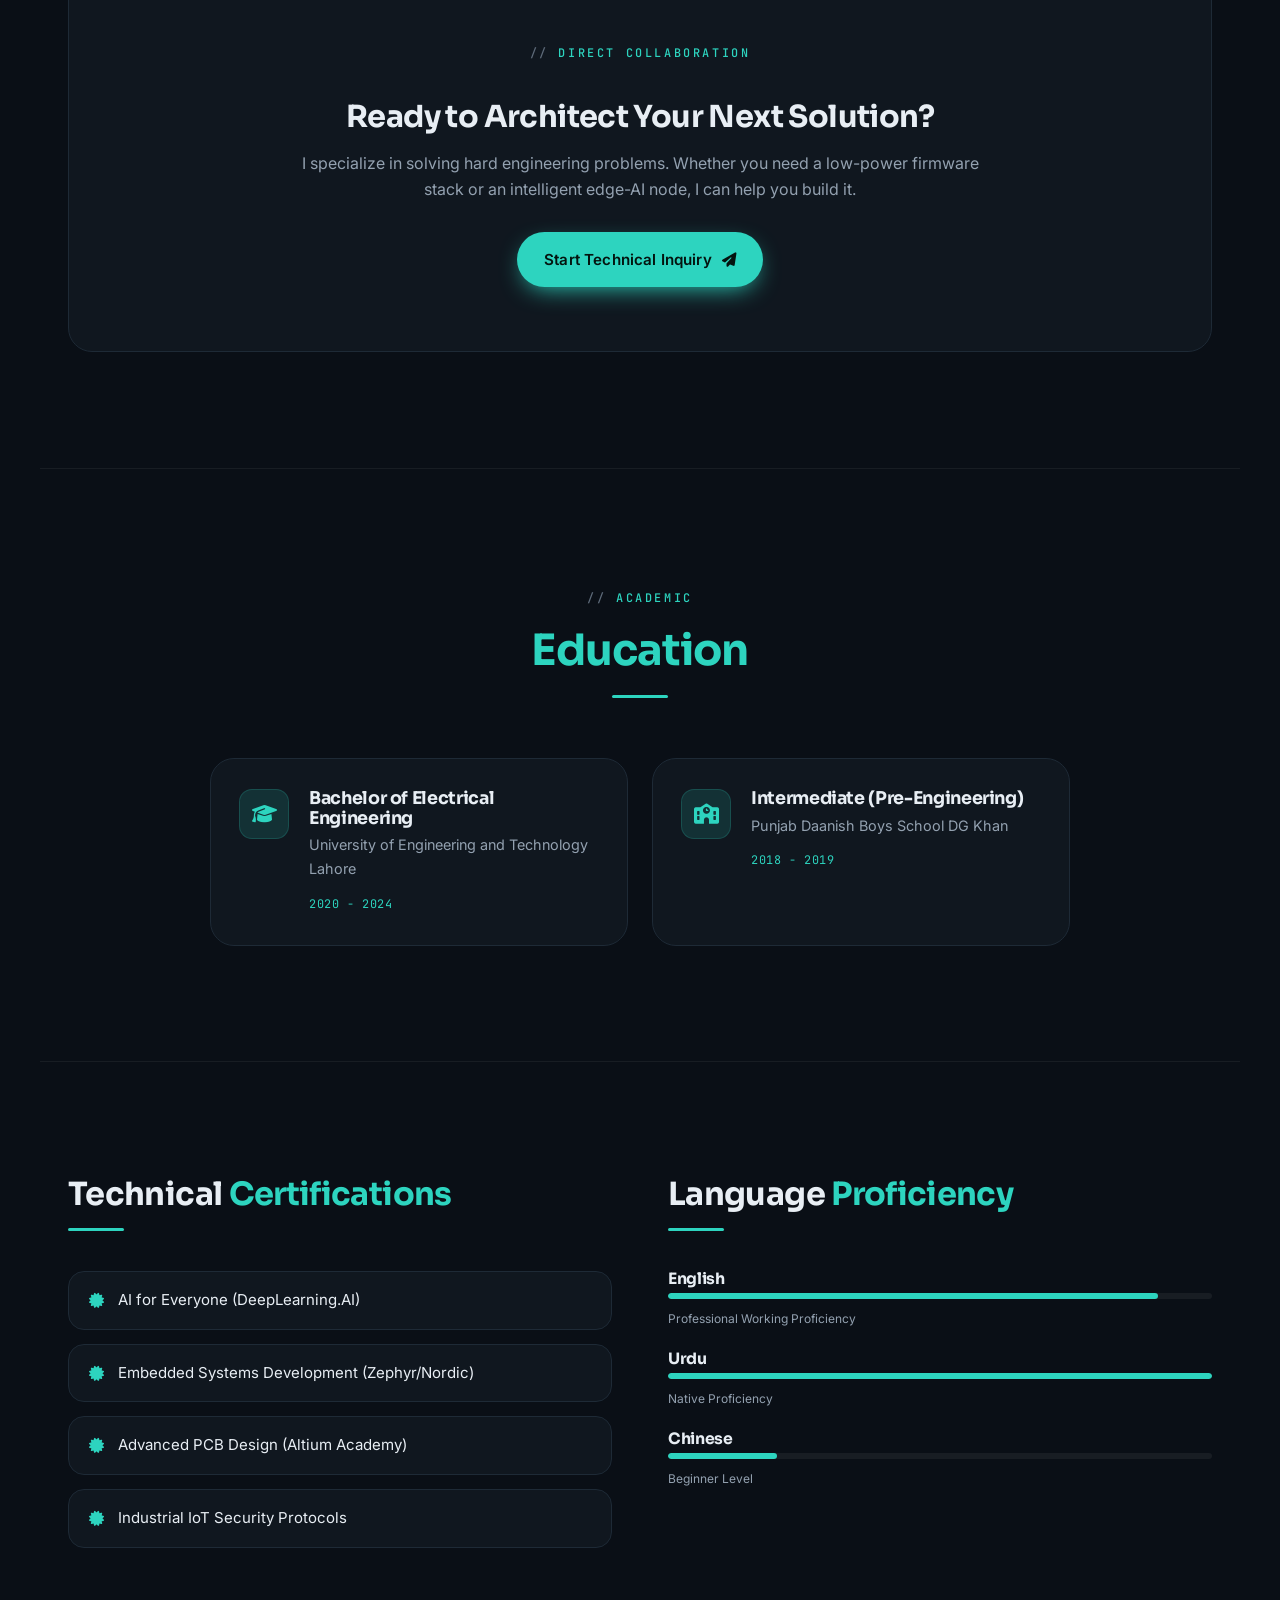
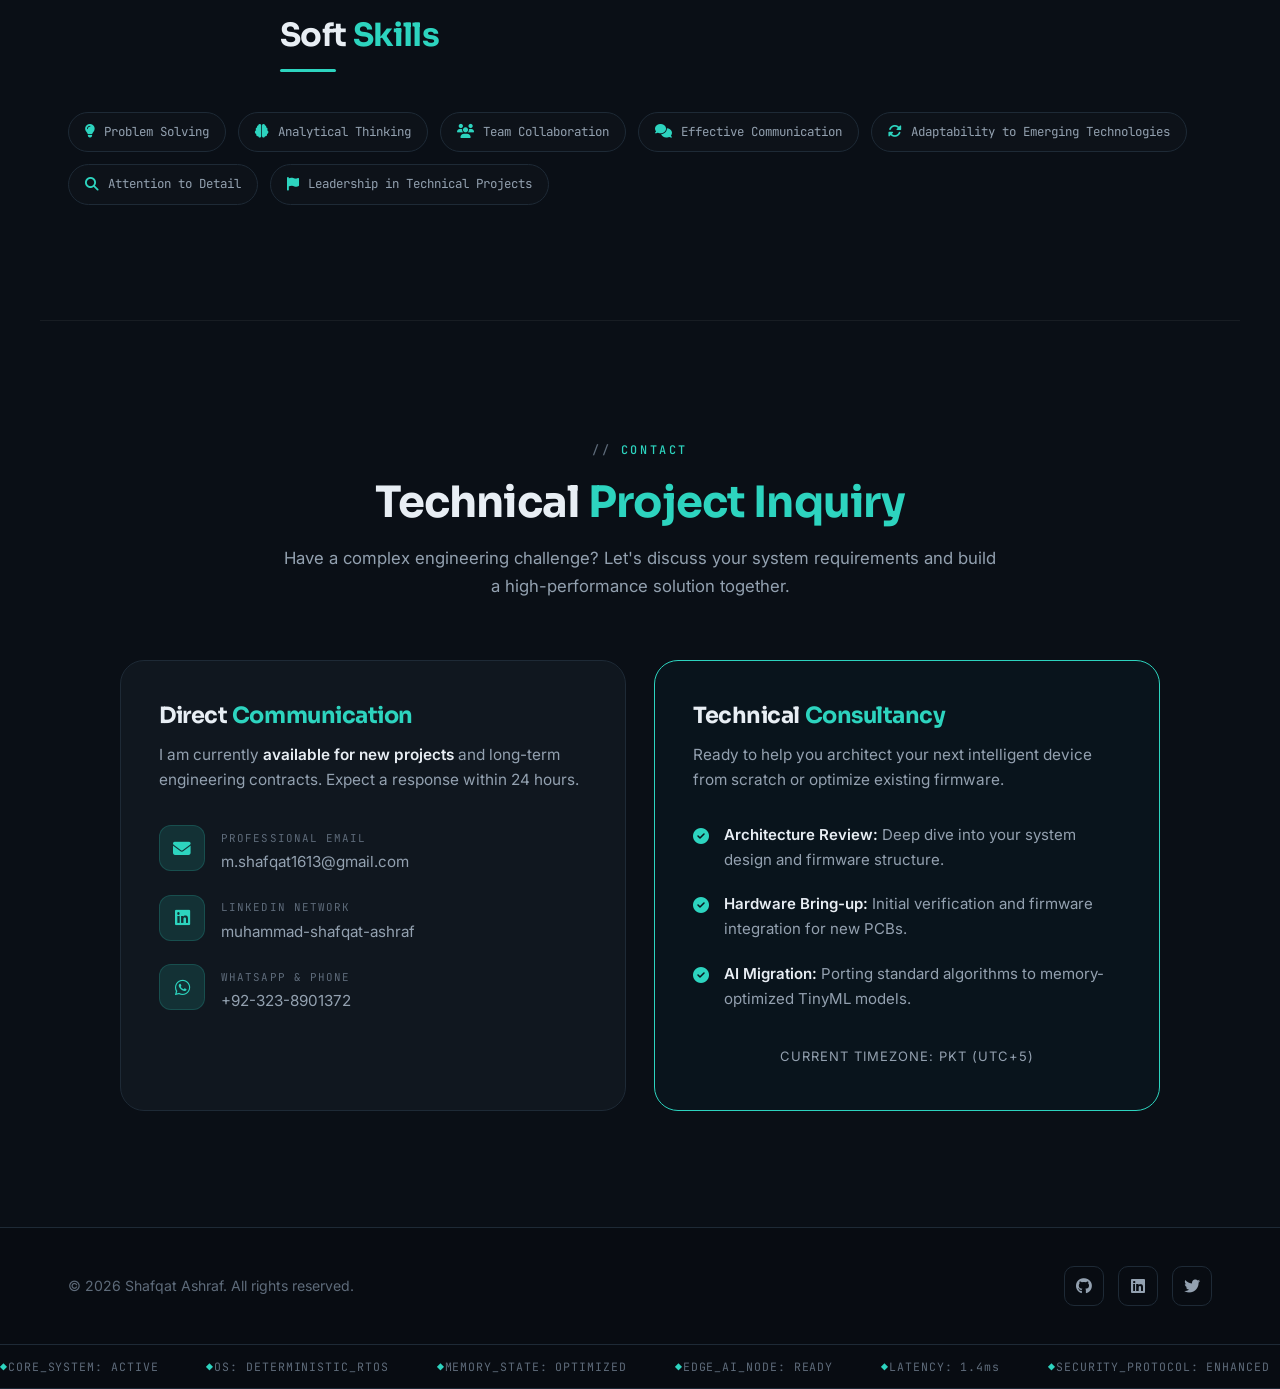
==== commit d28de0ca: "Surface self-collected dataset and fix sample-count in Smart Foot study Corrects the gait-sample cou" ====
--- a/index.html
+++ b/index.html
@@ -686,7 +686,7 @@
                         <a href="javascript:void(0)" class="btn secondary view-project" style="margin-top: 25px;"
                             data-title="Smart Foot: Gait & Plantar-Pressure Analysis System"
                             data-tech="TinyML, FSR Sensors, Python/ML, Signal Processing"
-                            data-desc="<div class='spec-overview'><p>Portable biomechanical sensing system — a complete hardware-firmware-ML pipeline for real-time plantar pressure analysis and gait-pattern classification. Built as a research prototype exploring sensor- and ML-based indicators of gait abnormalities and postural imbalance.</p></div><div class='spec-section'><h4>Full System Architecture</h4><ul><li><strong>Sensing Hardware:</strong> High-density Piezoresistive FSR array (16 sensors) — custom PCB with analog multiplexing, 12-bit ADC acquisition at 100Hz, and hardware anti-aliasing filter for signal integrity</li><li><strong>Firmware Pipeline:</strong> Bare-metal C firmware — ADC DMA circular buffer → FIR digital filter → pressure normalization → feature vector construction, all executing within a 10ms real-time processing window</li><li><strong>Feature Extraction:</strong> Center of Pressure (CoP) X/Y trajectory computation, total load distribution, medial/lateral symmetry index, anterior/posterior weight ratio, and gait phase segmentation (heel strike, midstance, toe-off)</li><li><strong>ML Inference Engine:</strong> Quantized INT8 TensorFlow Lite Micro neural network — trained on 2,400+ labeled gait samples across 3 classes (Normal, Postural Imbalance, and an at-risk gait indicator). Model deployed to the embedded target with &lt;50ms inference latency</li><li><strong>Wireless Data Link:</strong> BLE 5.0 custom GATT profile — real-time streaming of CoP trajectories and pressure heatmaps at 2KB/s. Encrypted BLE connection with bonding for data security</li><li><strong>Companion Dashboard:</strong> Companion application visualizing live pressure heatmaps, CoP trajectory overlays, symmetry indices, and auto-generated gait and pressure summary reports</li></ul></div><div class='spec-metrics'><div class='metric-item'><span class='metric-val'>100Hz</span><span class='metric-label'>Sampling Rate</span></div><div class='metric-item'><span class='metric-val'>&gt;91%</span><span class='metric-label'>Classification Accuracy</span></div><div class='metric-item'><span class='metric-val'>&lt;50ms</span><span class='metric-label'>ML Inference</span></div></div>">
+                            data-desc="<div class='spec-overview'><p>Portable biomechanical sensing system — a complete hardware-firmware-ML pipeline for real-time plantar pressure analysis and gait-pattern classification. Built as a research prototype exploring sensor- and ML-based indicators of gait abnormalities and postural imbalance.</p></div><div class='spec-section'><h4>Full System Architecture</h4><ul><li><strong>Sensing Hardware:</strong> High-density Piezoresistive FSR array (16 sensors) — custom PCB with analog multiplexing, 12-bit ADC acquisition at 100Hz, and hardware anti-aliasing filter for signal integrity</li><li><strong>Firmware Pipeline:</strong> Bare-metal C firmware — ADC DMA circular buffer → FIR digital filter → pressure normalization → feature vector construction, all executing within a 10ms real-time processing window</li><li><strong>Feature Extraction:</strong> Center of Pressure (CoP) X/Y trajectory computation, total load distribution, medial/lateral symmetry index, anterior/posterior weight ratio, and gait phase segmentation (heel strike, midstance, toe-off)</li><li><strong>ML Inference Engine:</strong> Quantized INT8 TensorFlow Lite Micro neural network — trained on 1,500+ gait samples I recorded and labeled myself from 50 subjects using the custom FSR hardware. Three classes (Normal, Postural Imbalance, and an at-risk gait indicator), with the abnormal-gait class sourced from real diagnosed cases. Validated with a subject-independent split — held-out people, not just held-out samples — so the model is tested on individuals it never saw in training. Deployed to the embedded target with &lt;50ms inference latency</li><li><strong>Wireless Data Link:</strong> BLE 5.0 custom GATT profile — real-time streaming of CoP trajectories and pressure heatmaps at 2KB/s. Encrypted BLE connection with bonding for data security</li><li><strong>Companion Dashboard:</strong> Companion application visualizing live pressure heatmaps, CoP trajectory overlays, symmetry indices, and auto-generated gait and pressure summary reports</li></ul></div><div class='spec-metrics'><div class='metric-item'><span class='metric-val'>100Hz</span><span class='metric-label'>Sampling Rate</span></div><div class='metric-item'><span class='metric-val'>&gt;91%</span><span class='metric-label'>Subject-Independent Accuracy</span></div><div class='metric-item'><span class='metric-val'>&lt;50ms</span><span class='metric-label'>ML Inference</span></div></div>">
                             View Full Technical Specification <i class="fas fa-microchip"></i>
                         </a>
                     </div>
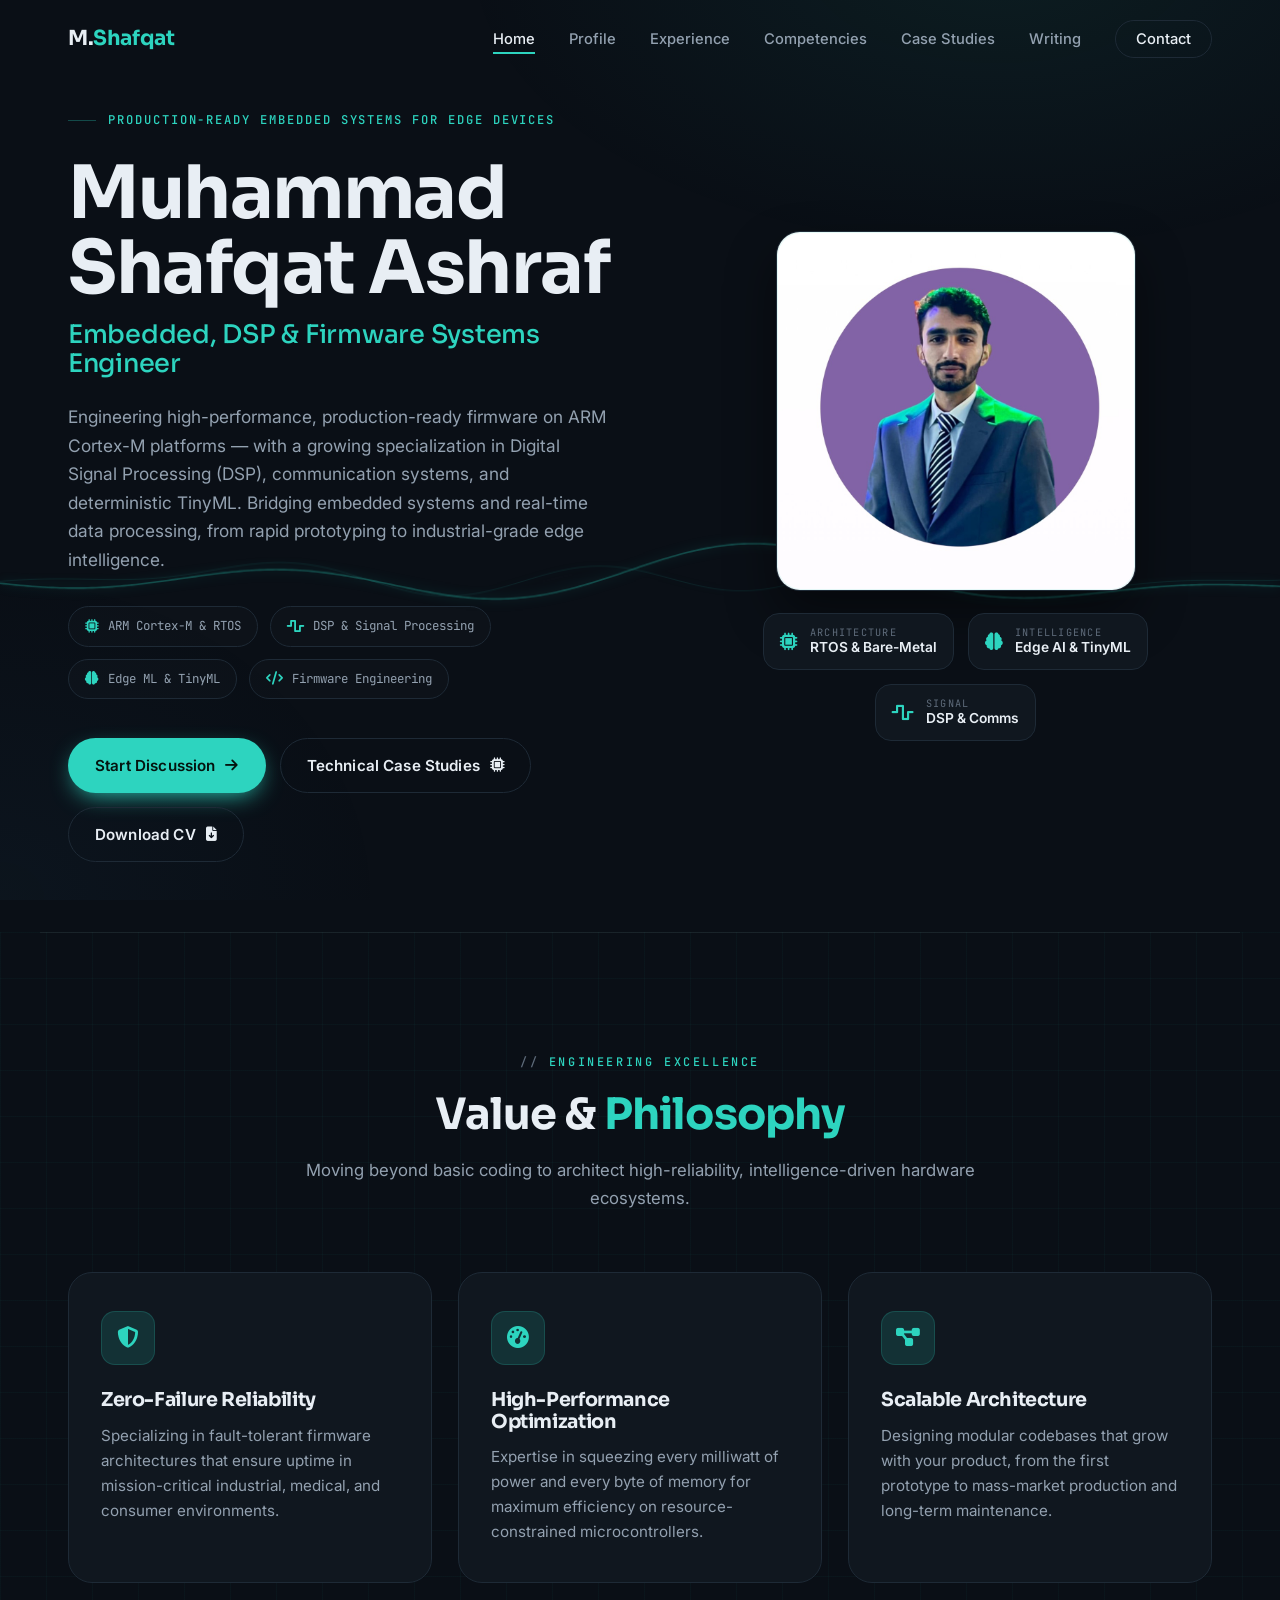
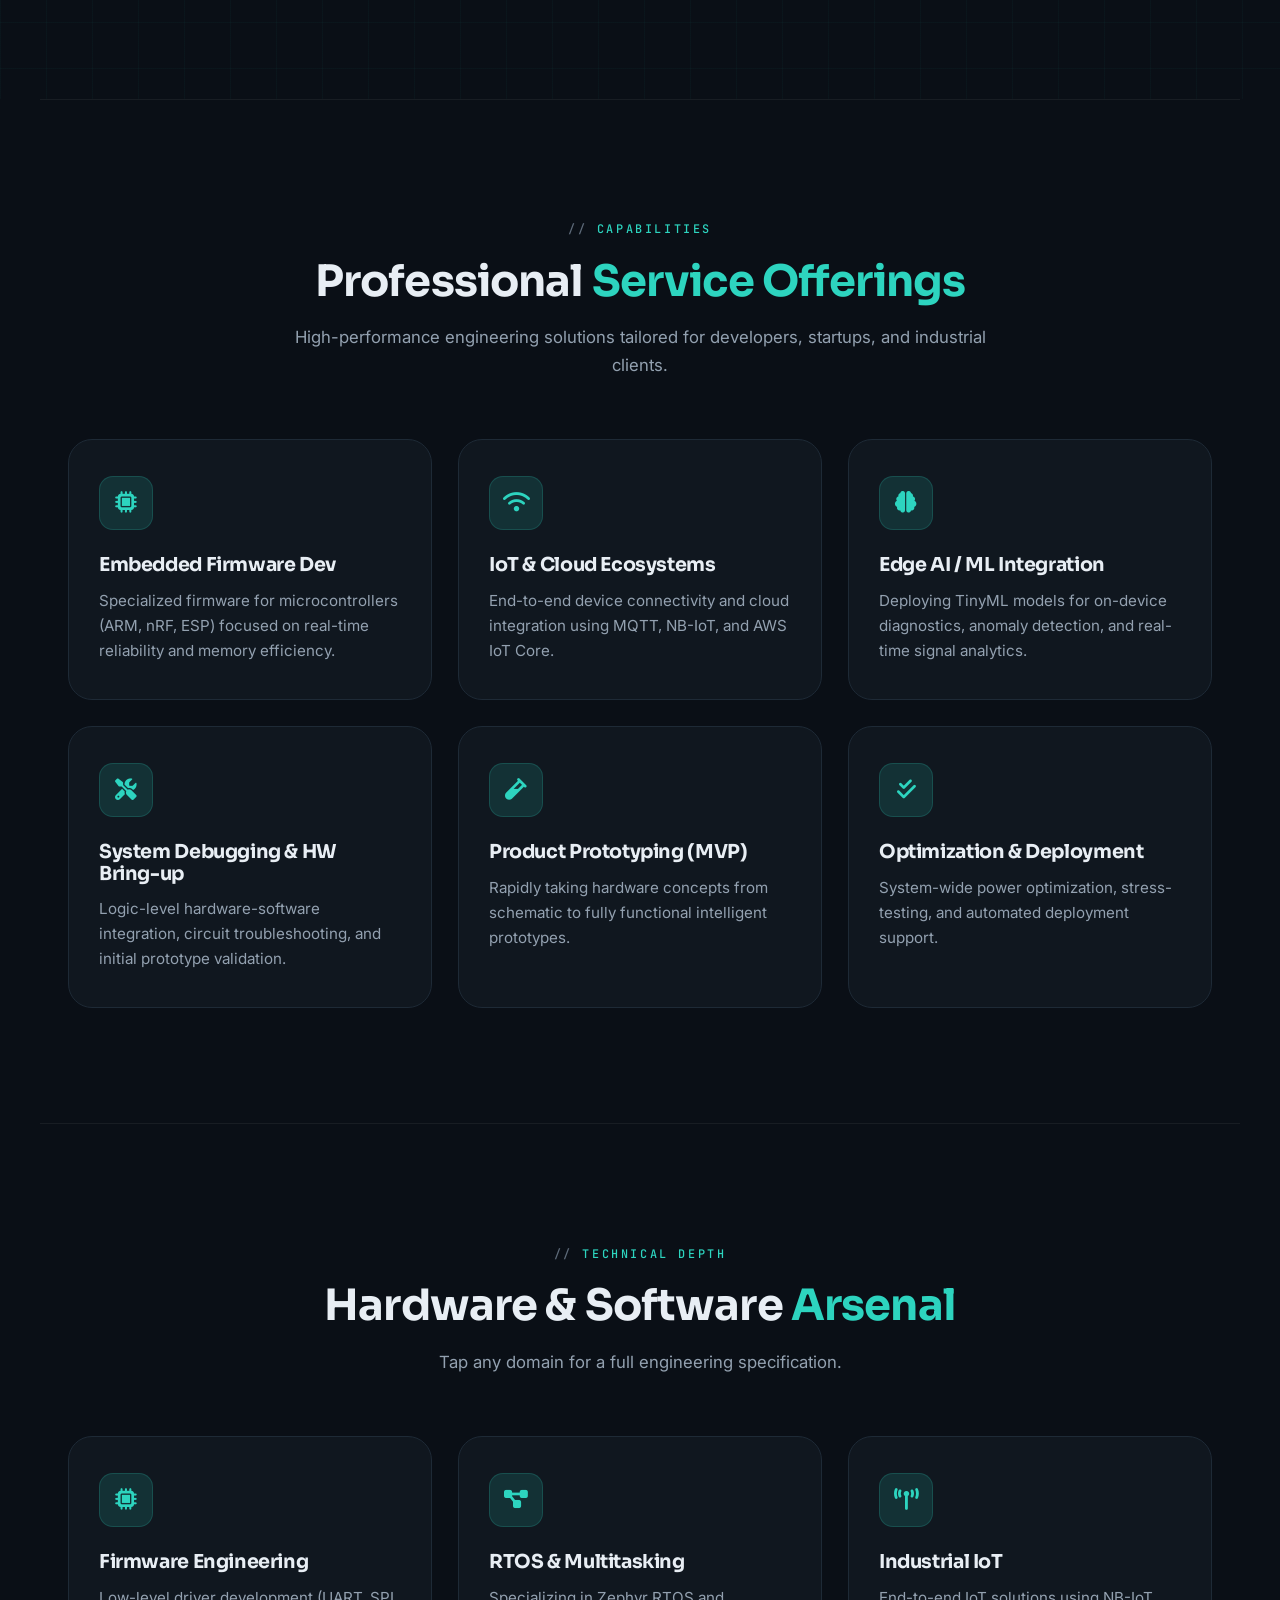
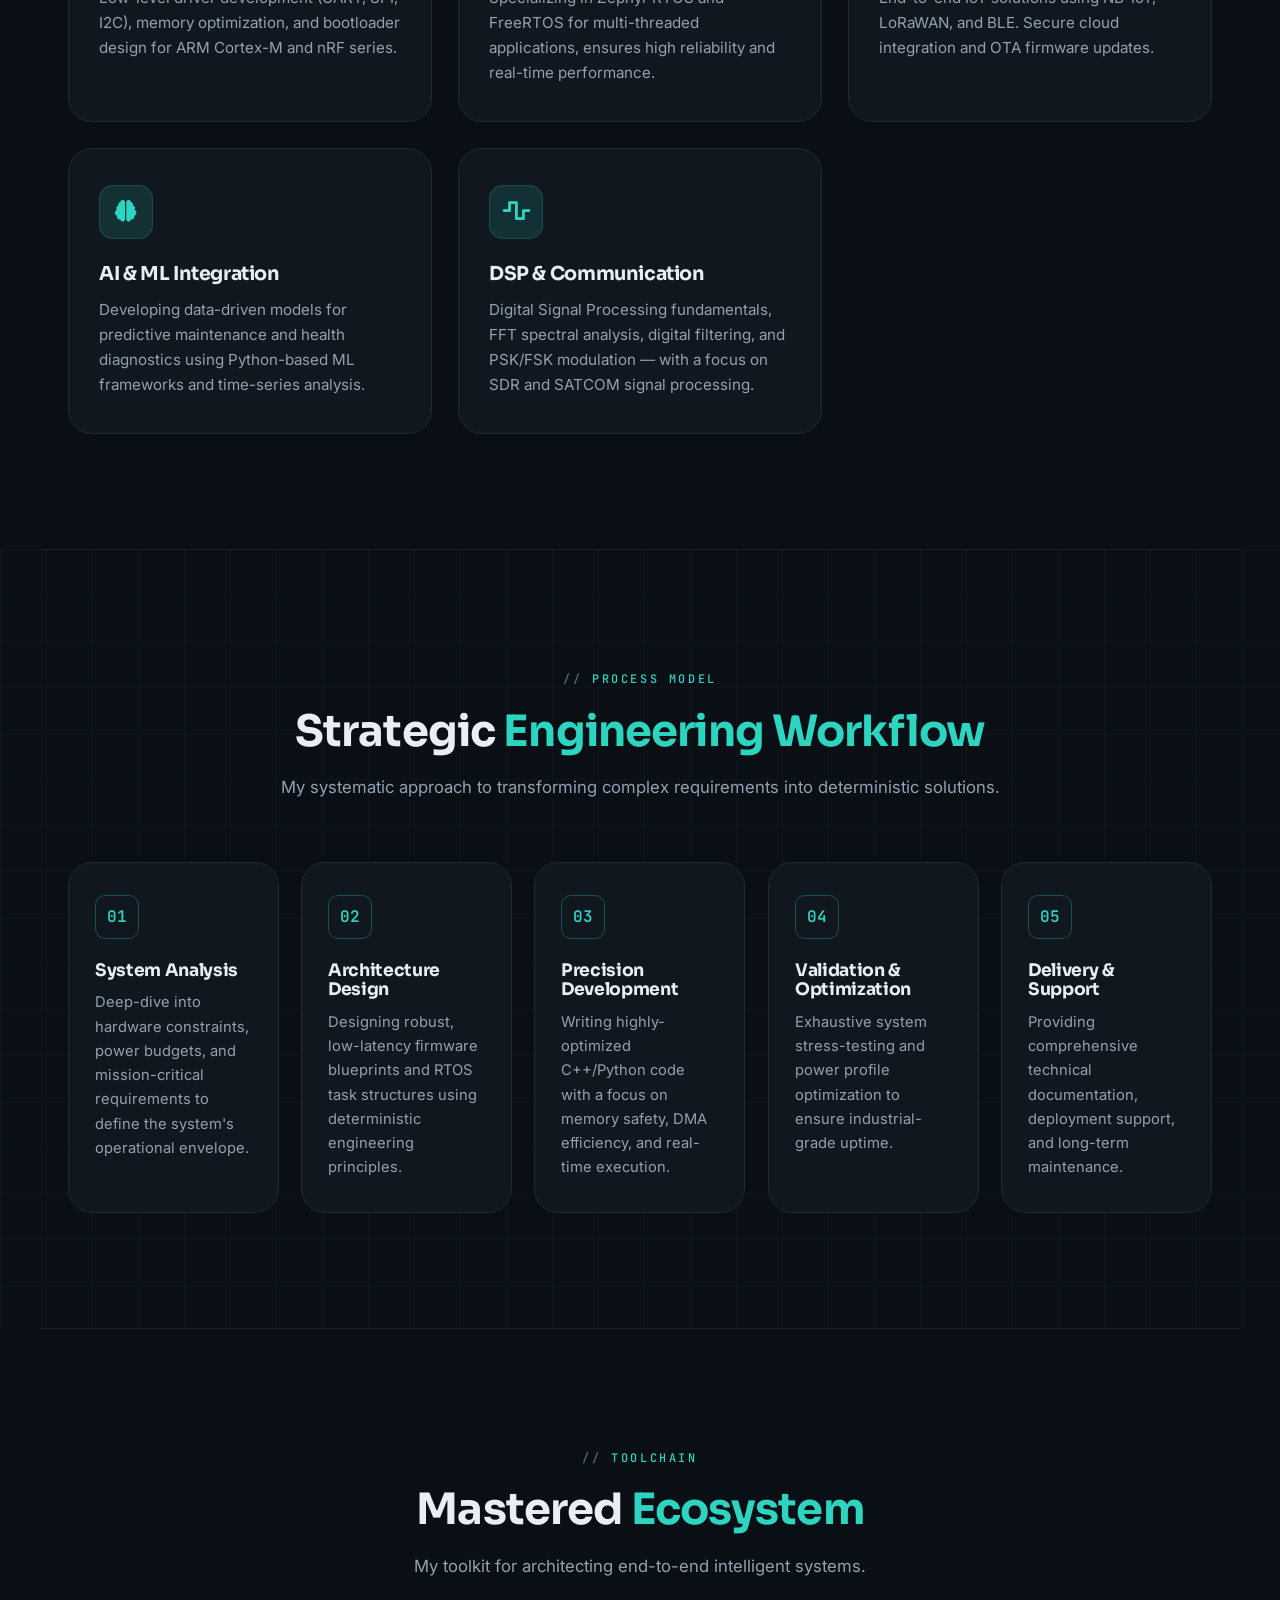
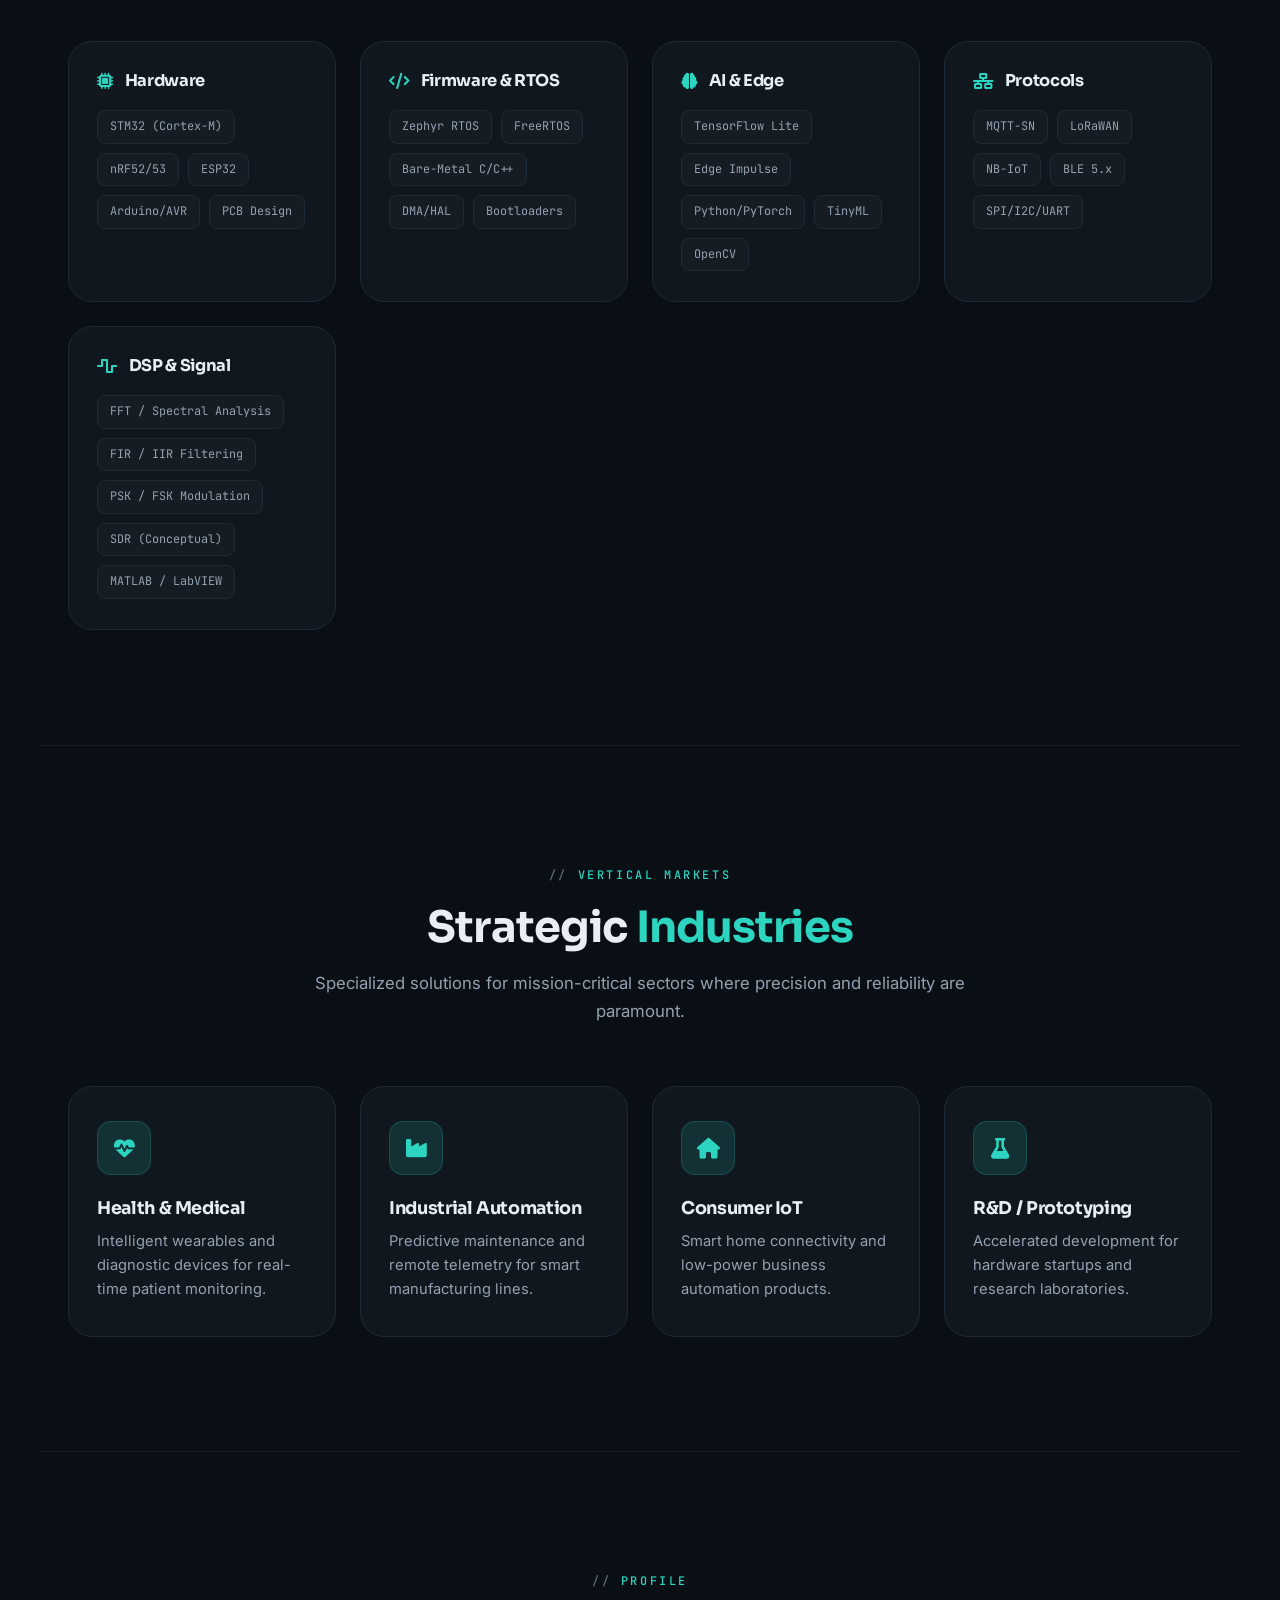
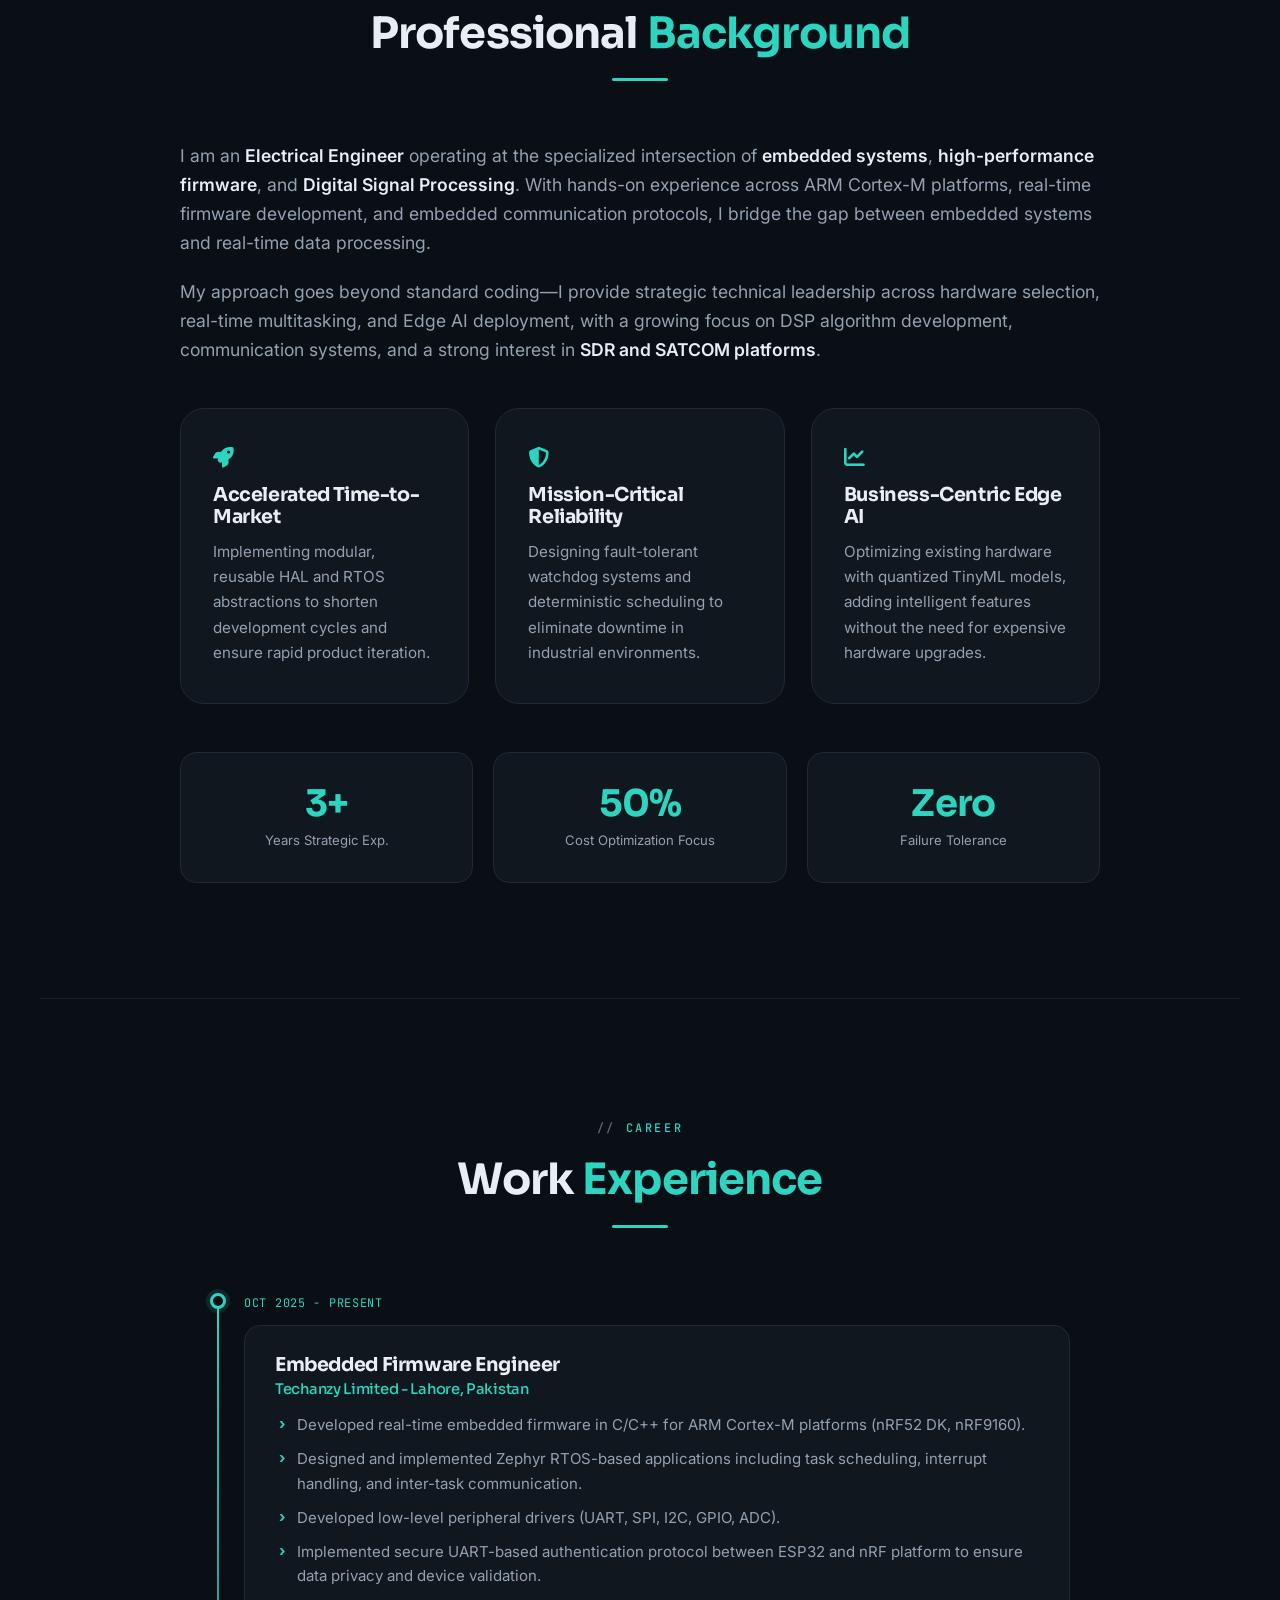
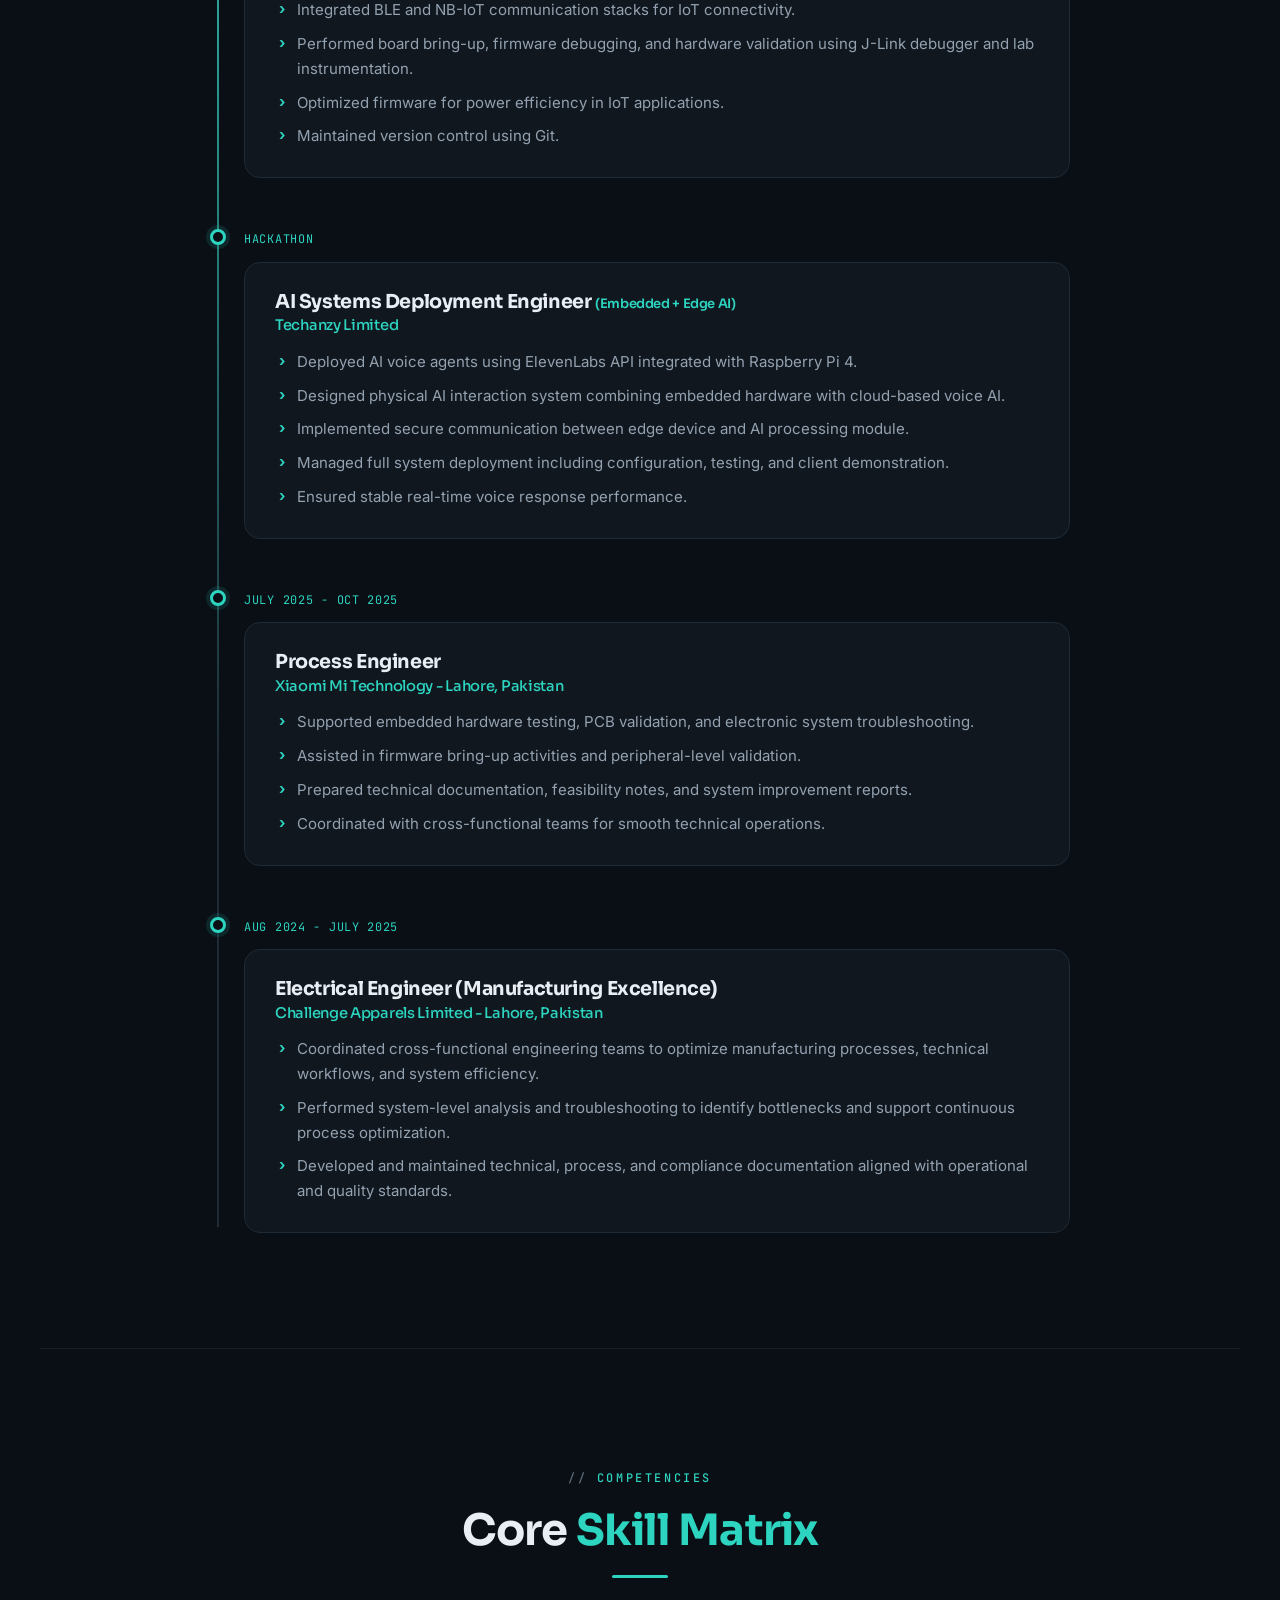
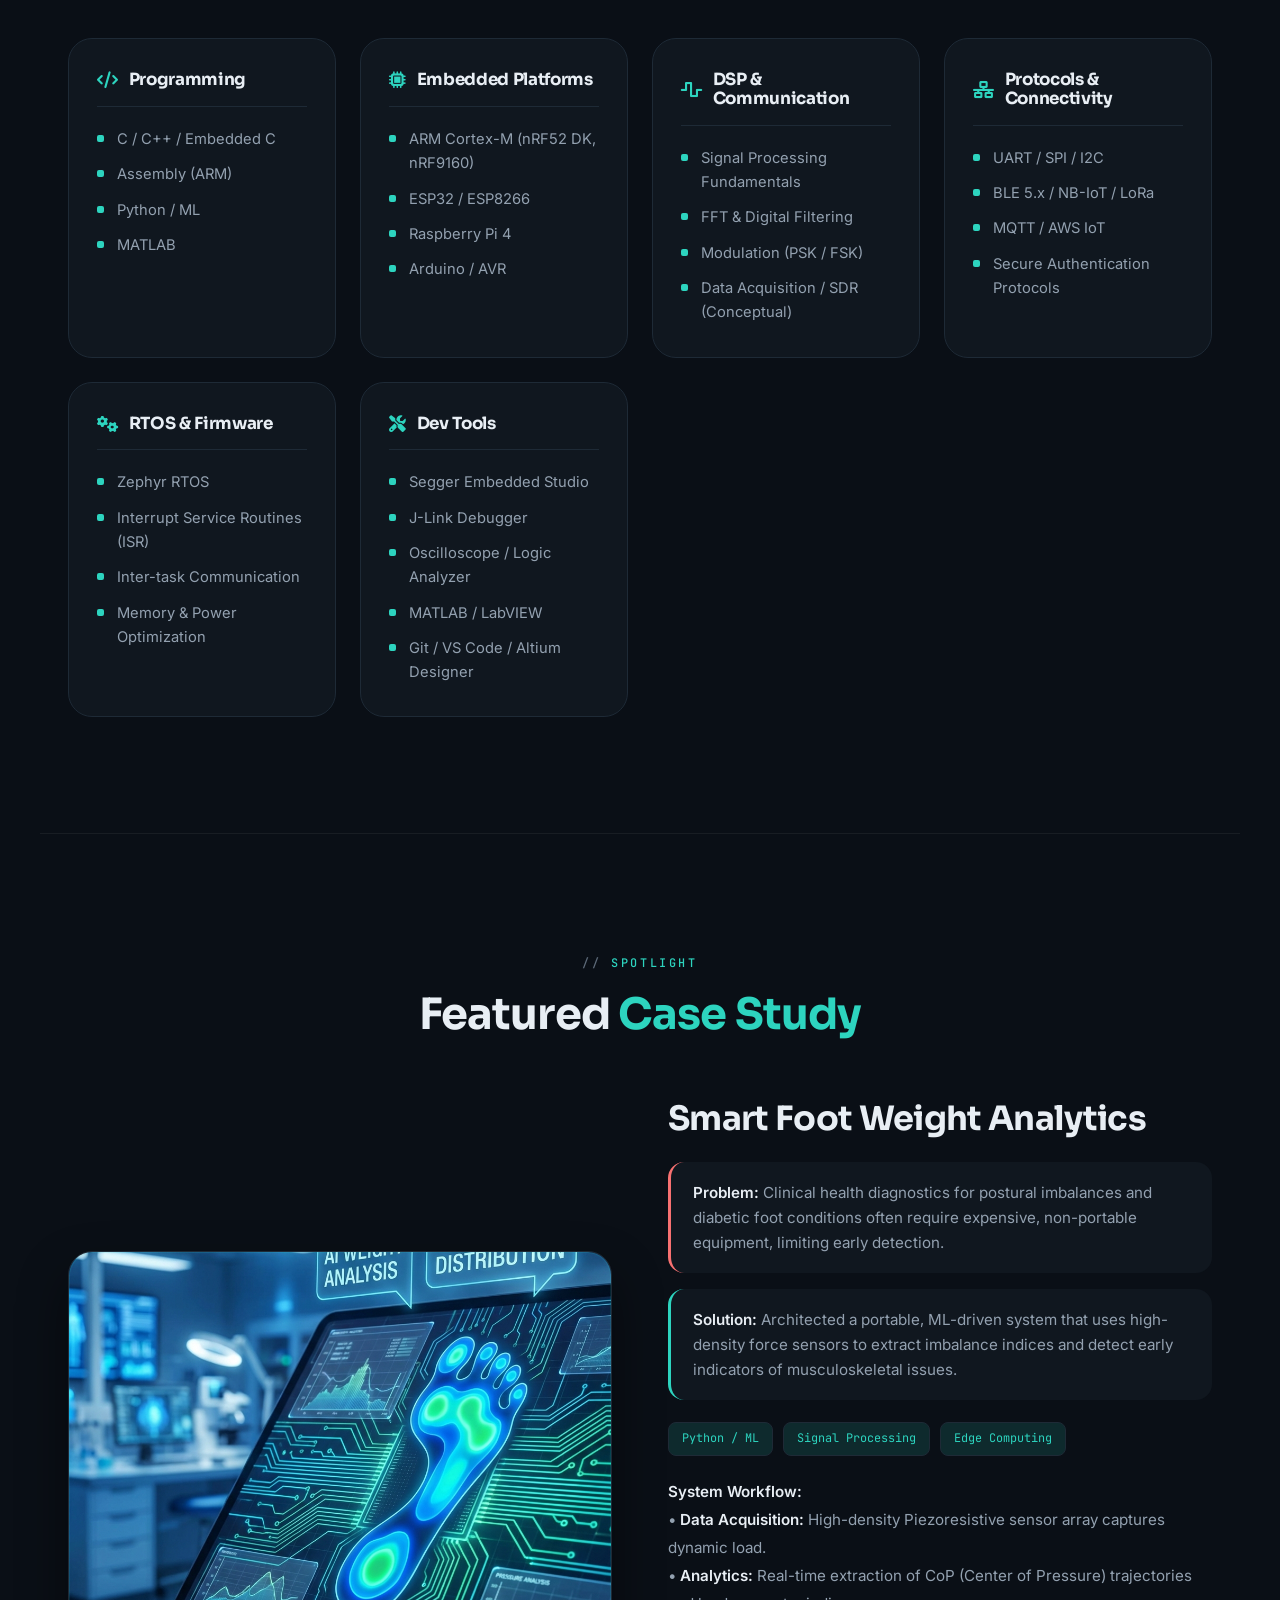
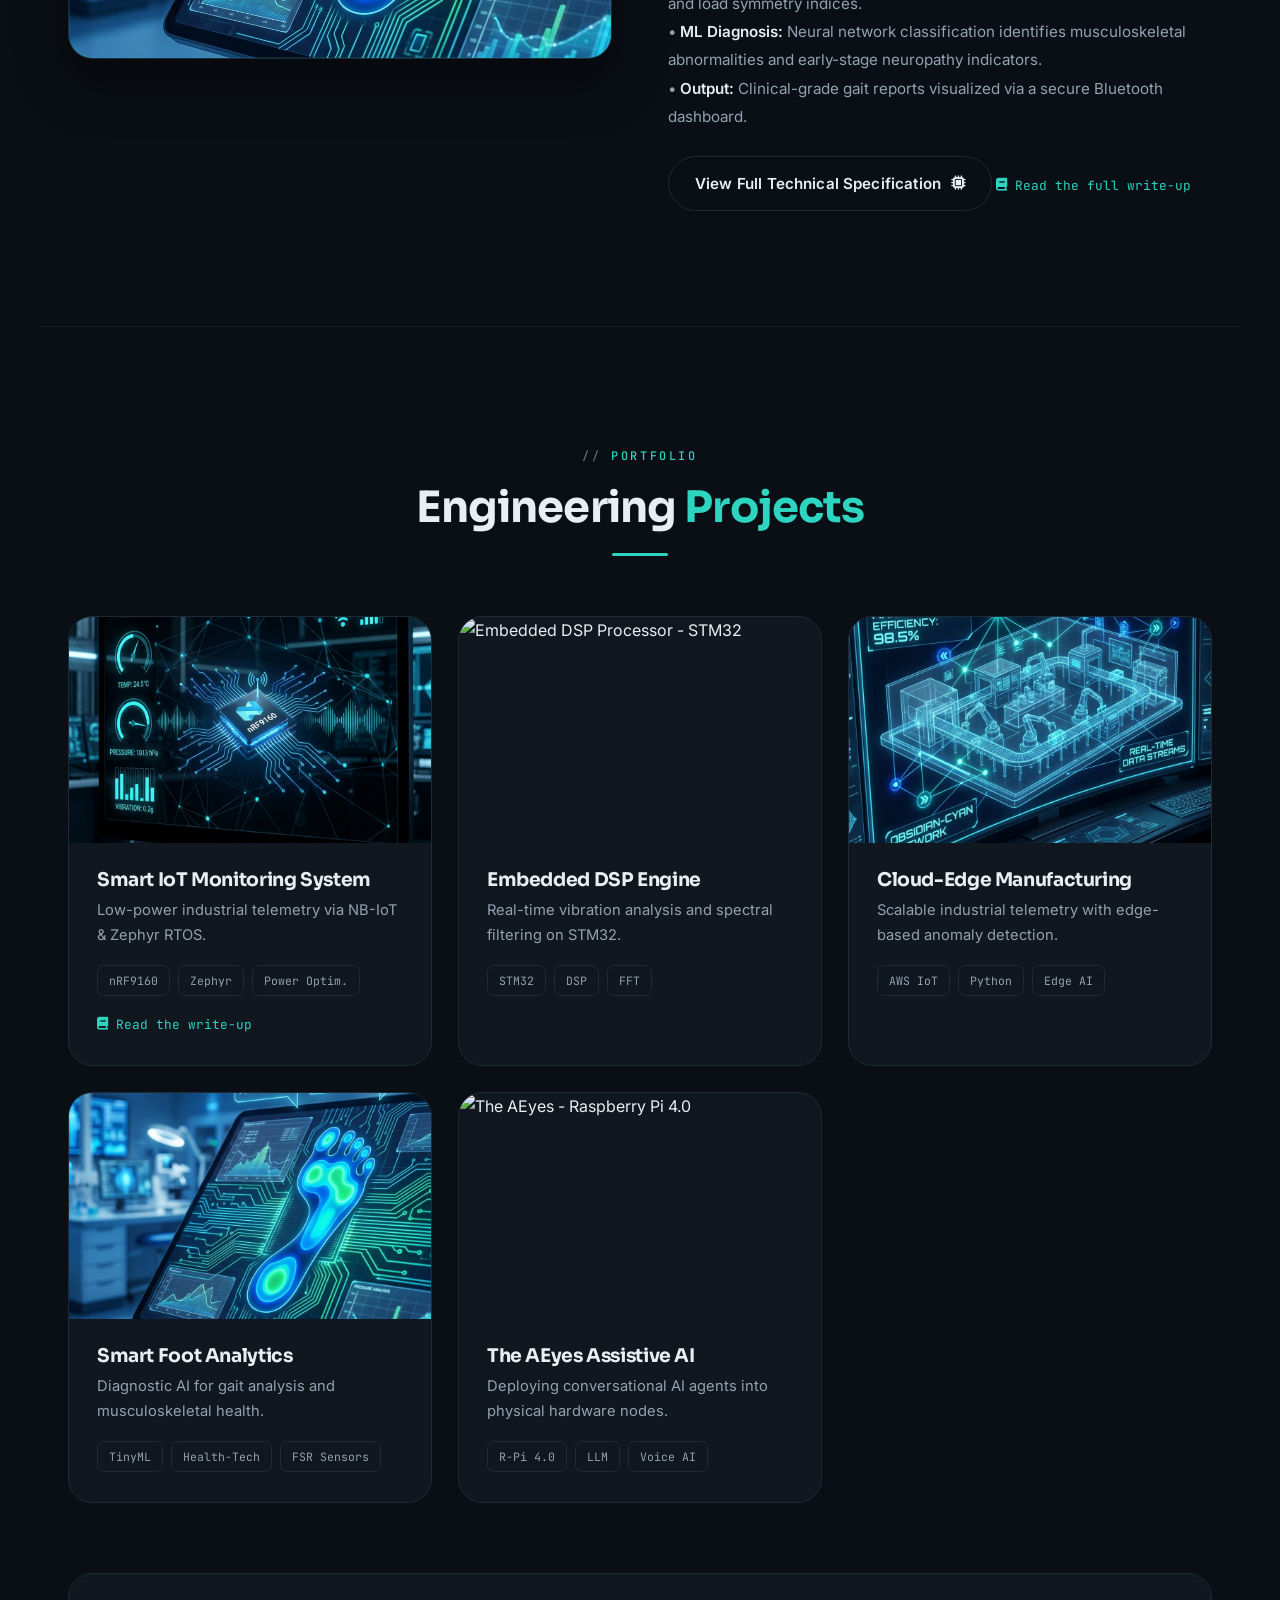
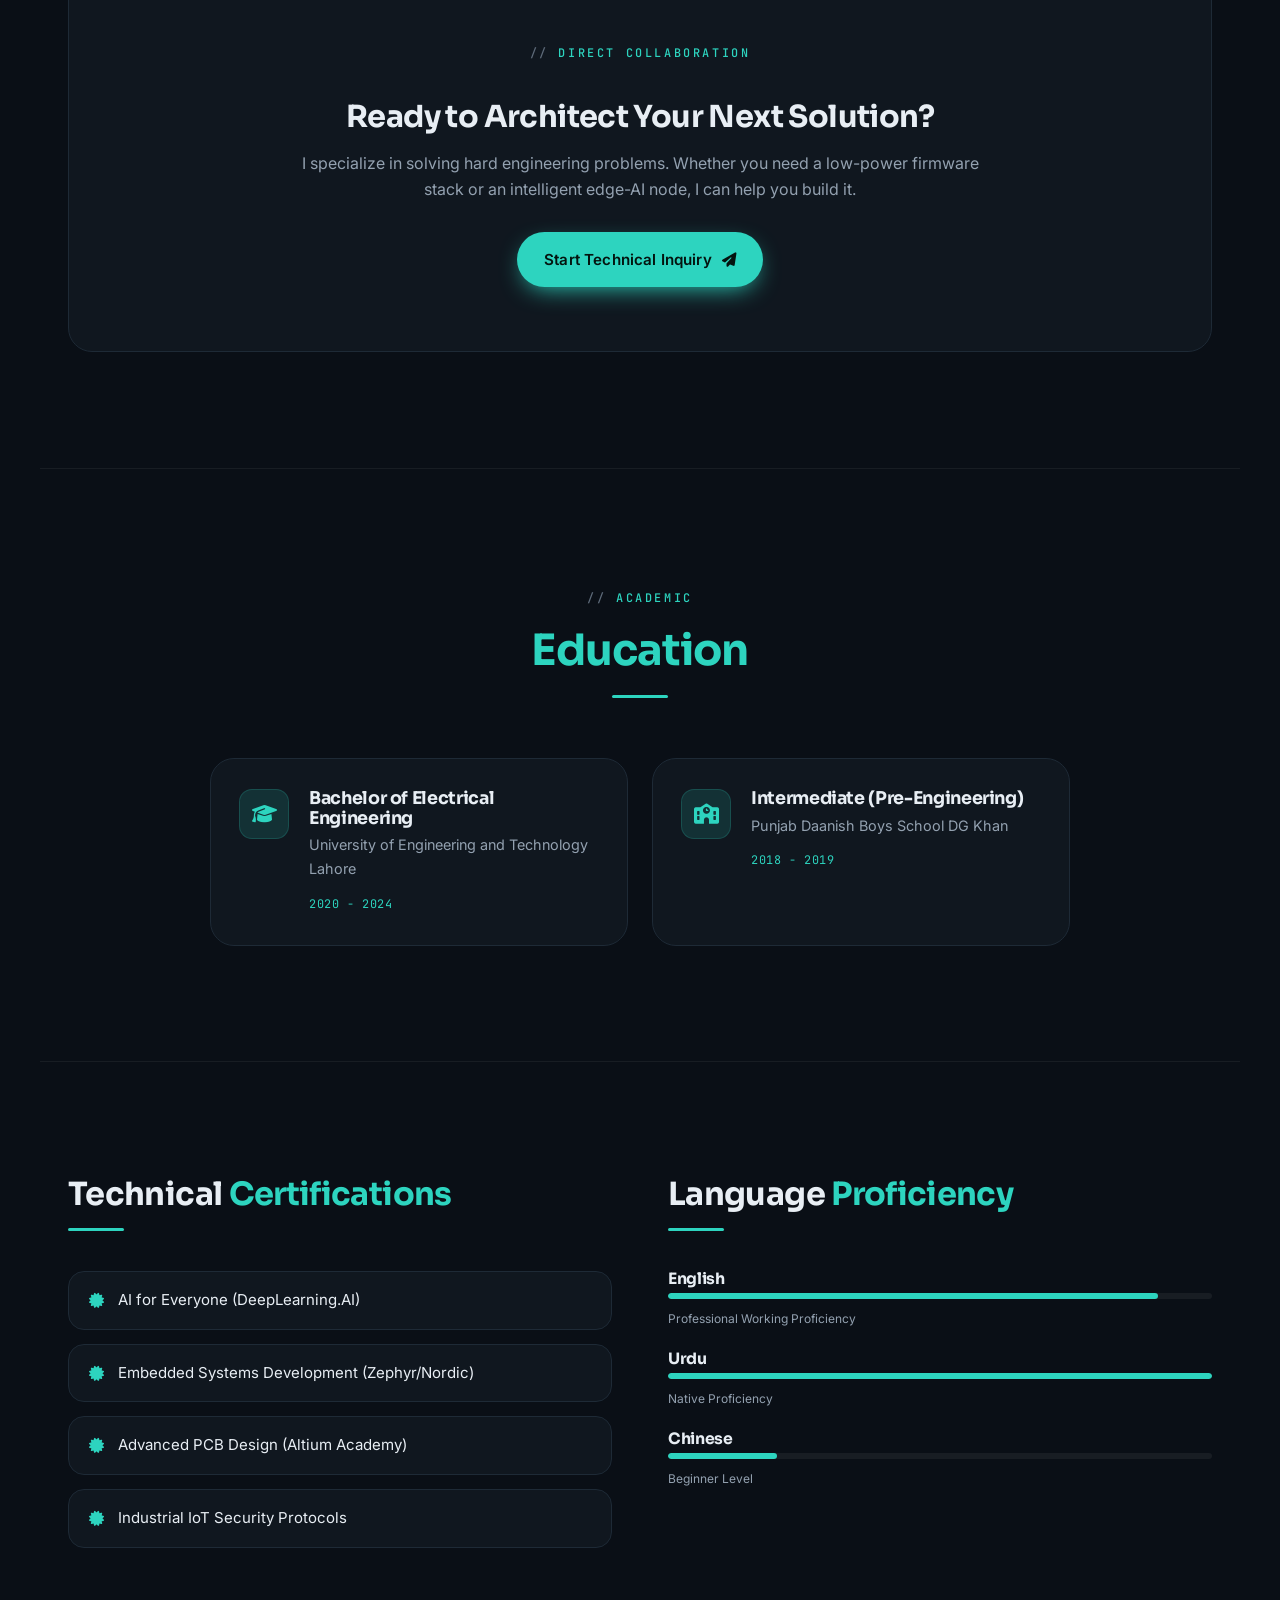
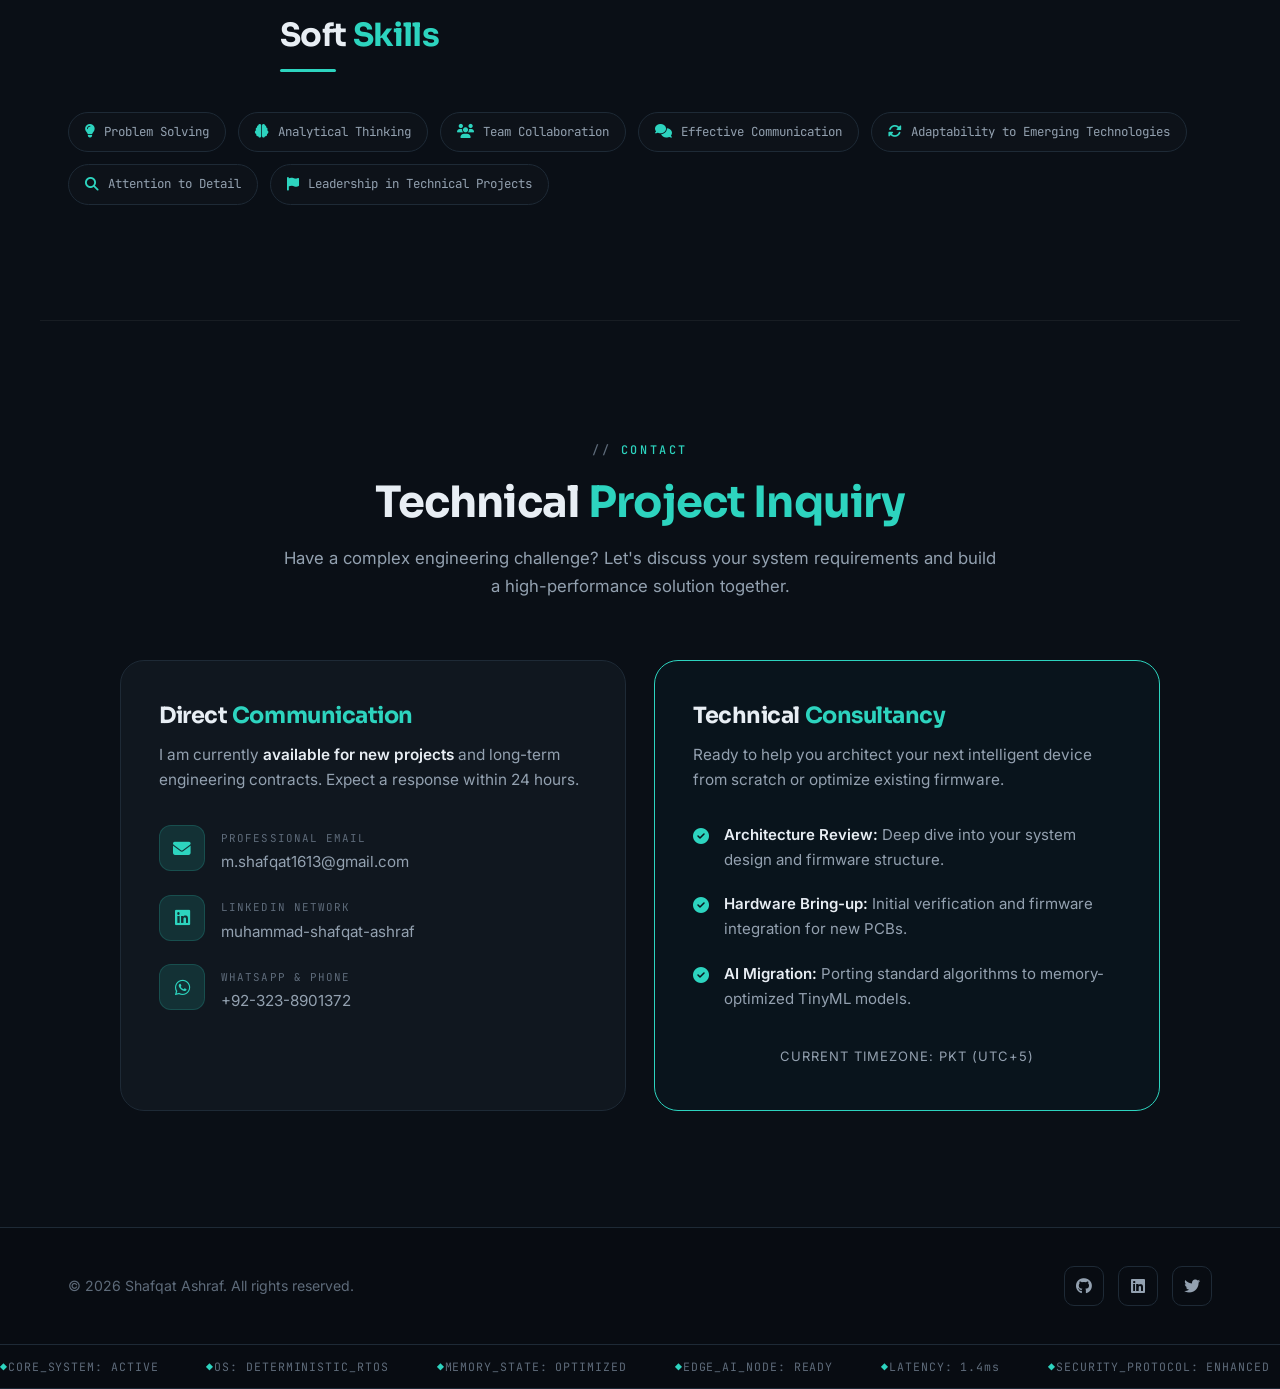
==== commit b105d63b: "Add second blog post on Smart Foot embedded-ML gait analysis Adds the write-up covering the self-col" ====
--- a/index.html
+++ b/index.html
@@ -689,6 +689,9 @@
                             data-desc="<div class='spec-overview'><p>Portable biomechanical sensing system — a complete hardware-firmware-ML pipeline for real-time plantar pressure analysis and gait-pattern classification. Built as a research prototype exploring sensor- and ML-based indicators of gait abnormalities and postural imbalance.</p></div><div class='spec-section'><h4>Full System Architecture</h4><ul><li><strong>Sensing Hardware:</strong> High-density Piezoresistive FSR array (16 sensors) — custom PCB with analog multiplexing, 12-bit ADC acquisition at 100Hz, and hardware anti-aliasing filter for signal integrity</li><li><strong>Firmware Pipeline:</strong> Bare-metal C firmware — ADC DMA circular buffer → FIR digital filter → pressure normalization → feature vector construction, all executing within a 10ms real-time processing window</li><li><strong>Feature Extraction:</strong> Center of Pressure (CoP) X/Y trajectory computation, total load distribution, medial/lateral symmetry index, anterior/posterior weight ratio, and gait phase segmentation (heel strike, midstance, toe-off)</li><li><strong>ML Inference Engine:</strong> Quantized INT8 TensorFlow Lite Micro neural network — trained on 1,500+ gait samples I recorded and labeled myself from 50 subjects using the custom FSR hardware. Three classes (Normal, Postural Imbalance, and an at-risk gait indicator), with the abnormal-gait class sourced from real diagnosed cases. Validated with a subject-independent split — held-out people, not just held-out samples — so the model is tested on individuals it never saw in training. Deployed to the embedded target with &lt;50ms inference latency</li><li><strong>Wireless Data Link:</strong> BLE 5.0 custom GATT profile — real-time streaming of CoP trajectories and pressure heatmaps at 2KB/s. Encrypted BLE connection with bonding for data security</li><li><strong>Companion Dashboard:</strong> Companion application visualizing live pressure heatmaps, CoP trajectory overlays, symmetry indices, and auto-generated gait and pressure summary reports</li></ul></div><div class='spec-metrics'><div class='metric-item'><span class='metric-val'>100Hz</span><span class='metric-label'>Sampling Rate</span></div><div class='metric-item'><span class='metric-val'>&gt;91%</span><span class='metric-label'>Subject-Independent Accuracy</span></div><div class='metric-item'><span class='metric-val'>&lt;50ms</span><span class='metric-label'>ML Inference</span></div></div>">
                             View Full Technical Specification <i class="fas fa-microchip"></i>
                         </a>
+                        <a href="/blog/smart-foot-embedded-ml-gait-analysis/" class="project-post-link" style="margin-top: 14px;">
+                            <i class="fas fa-book"></i> Read the full write-up
+                        </a>
                     </div>
                 </div>
             </div>
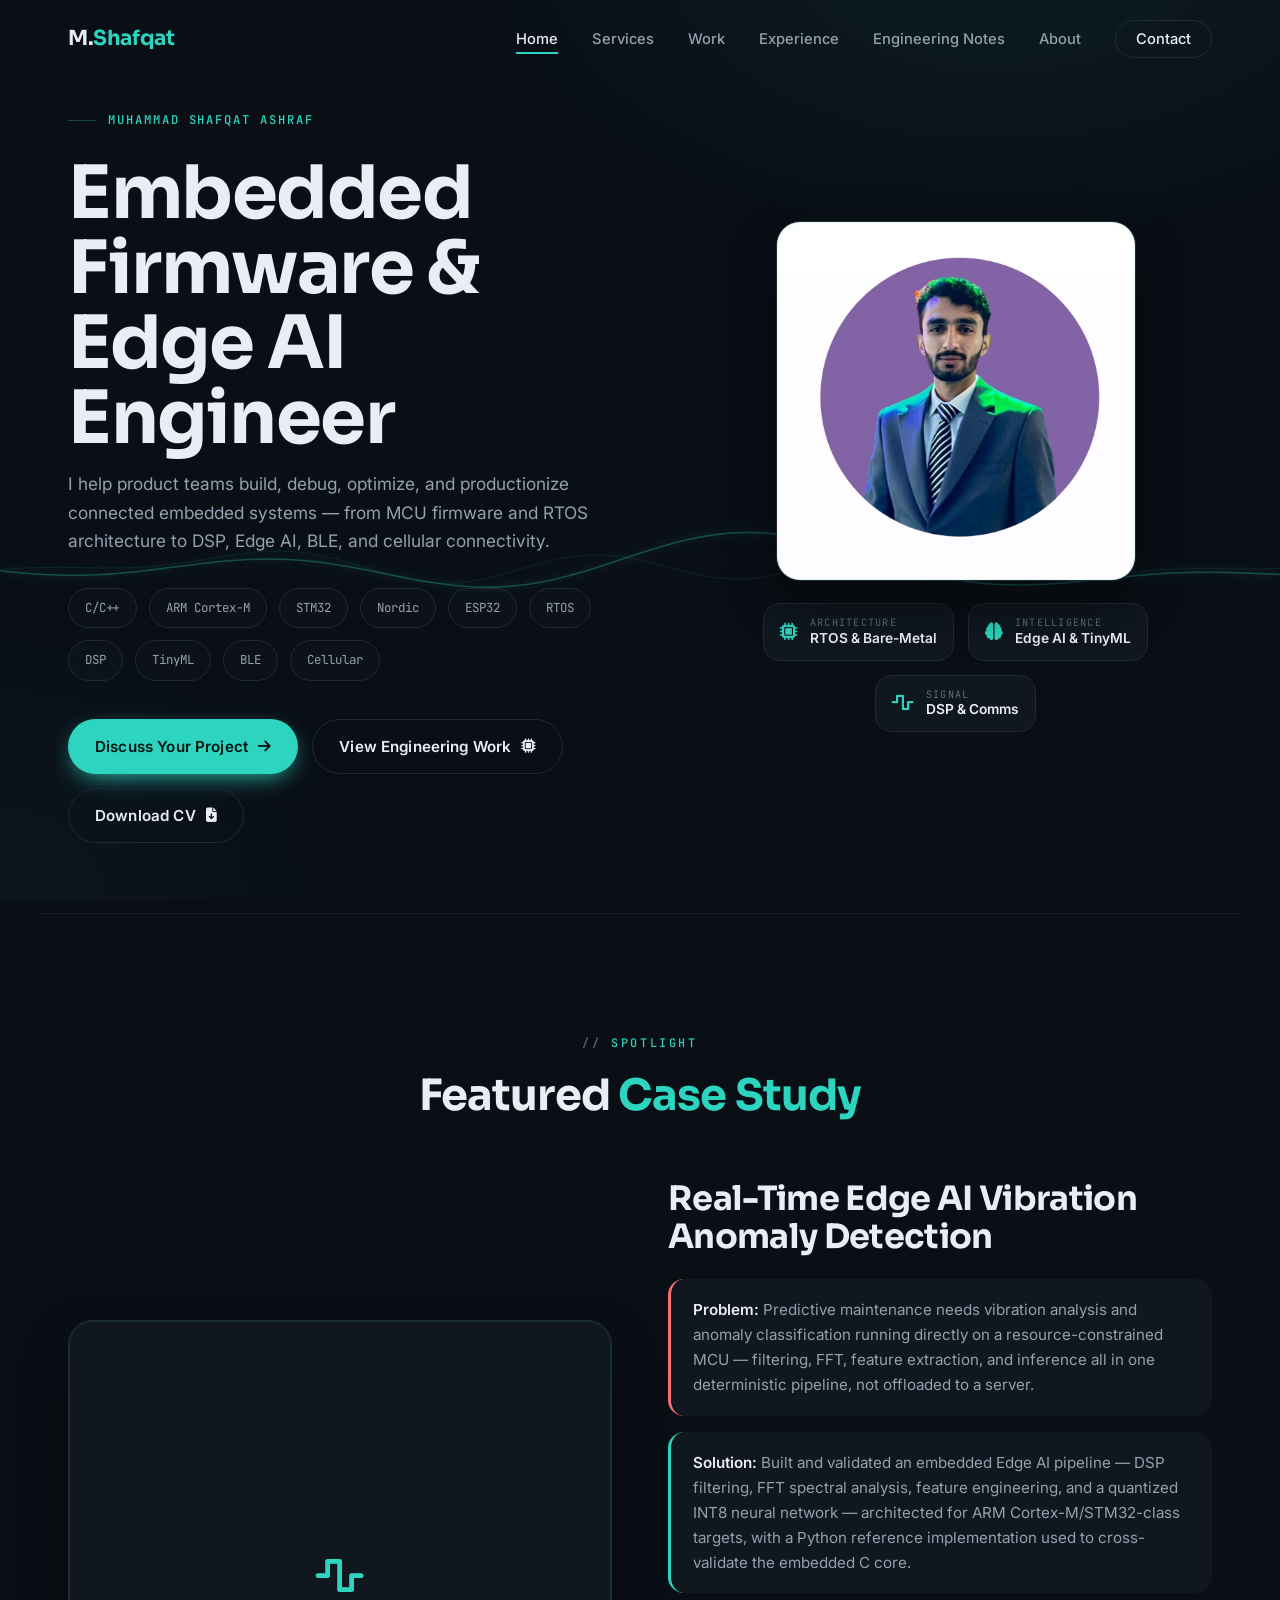
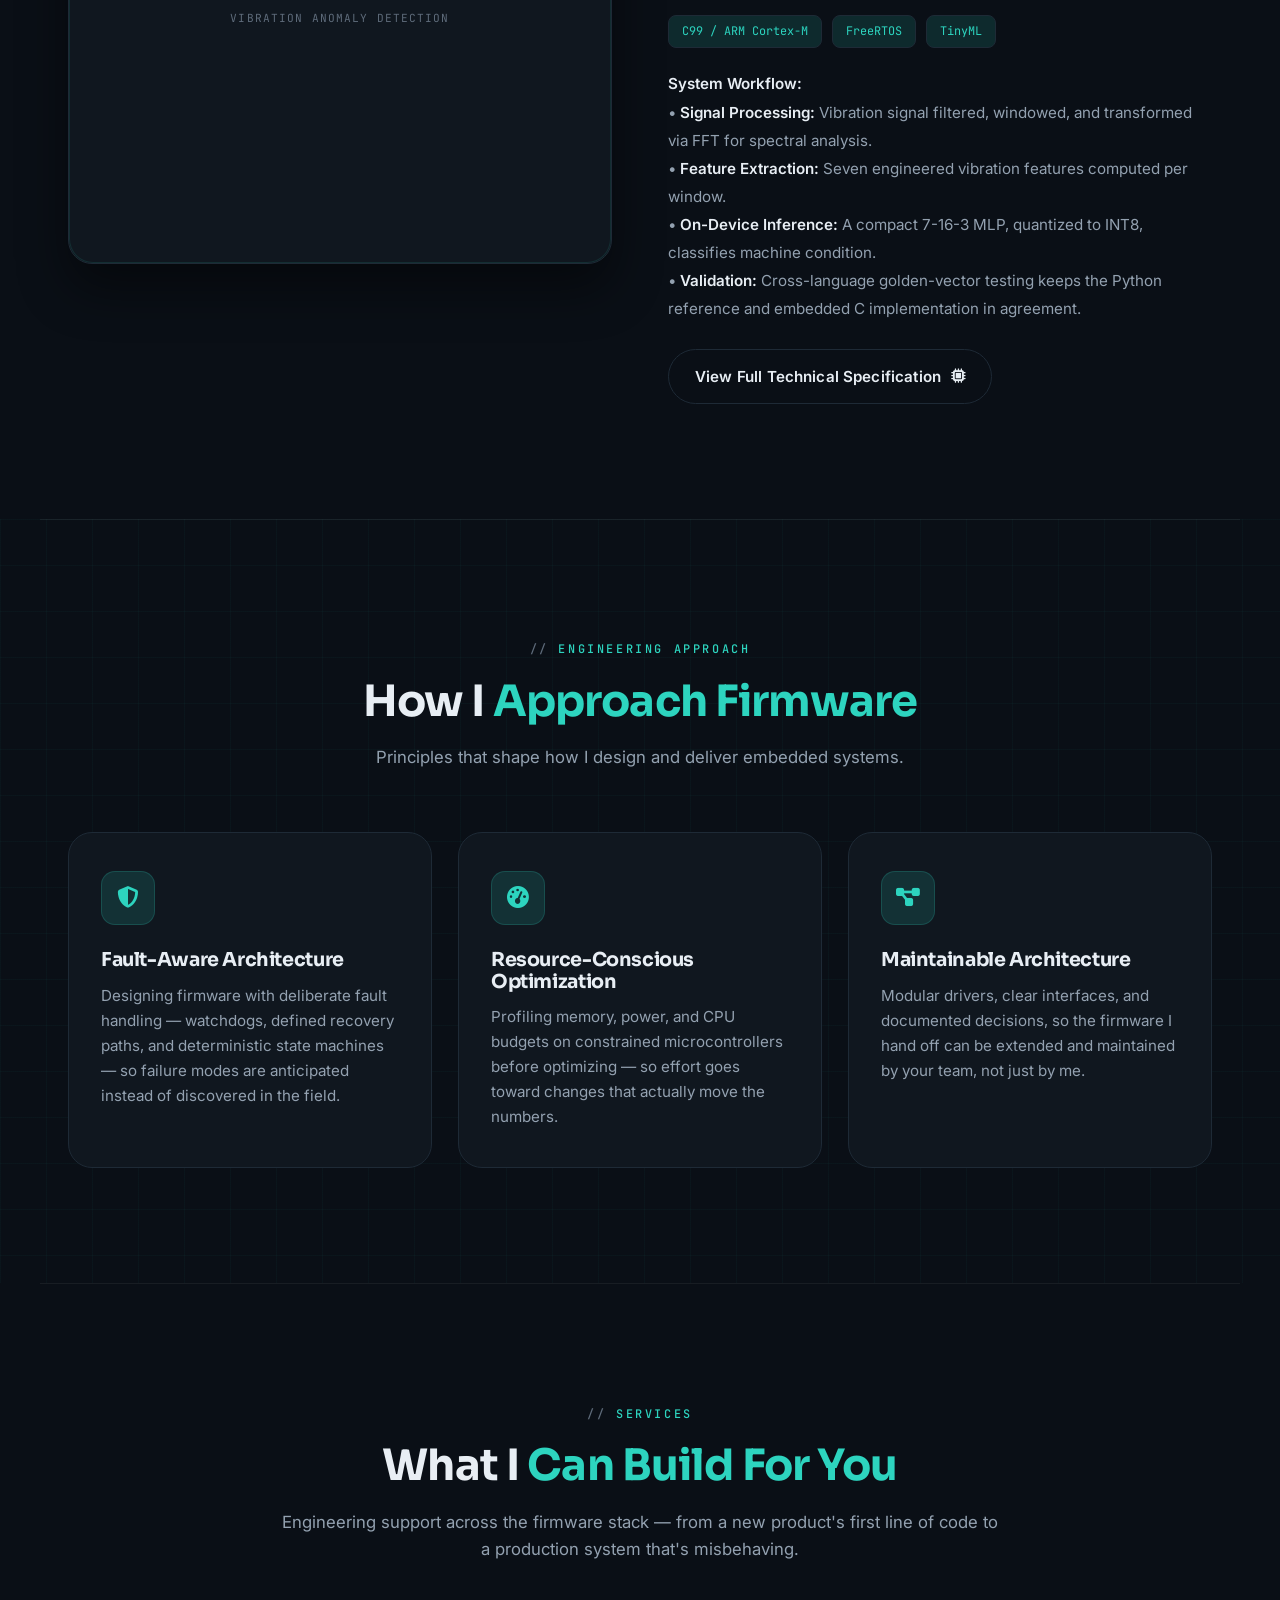
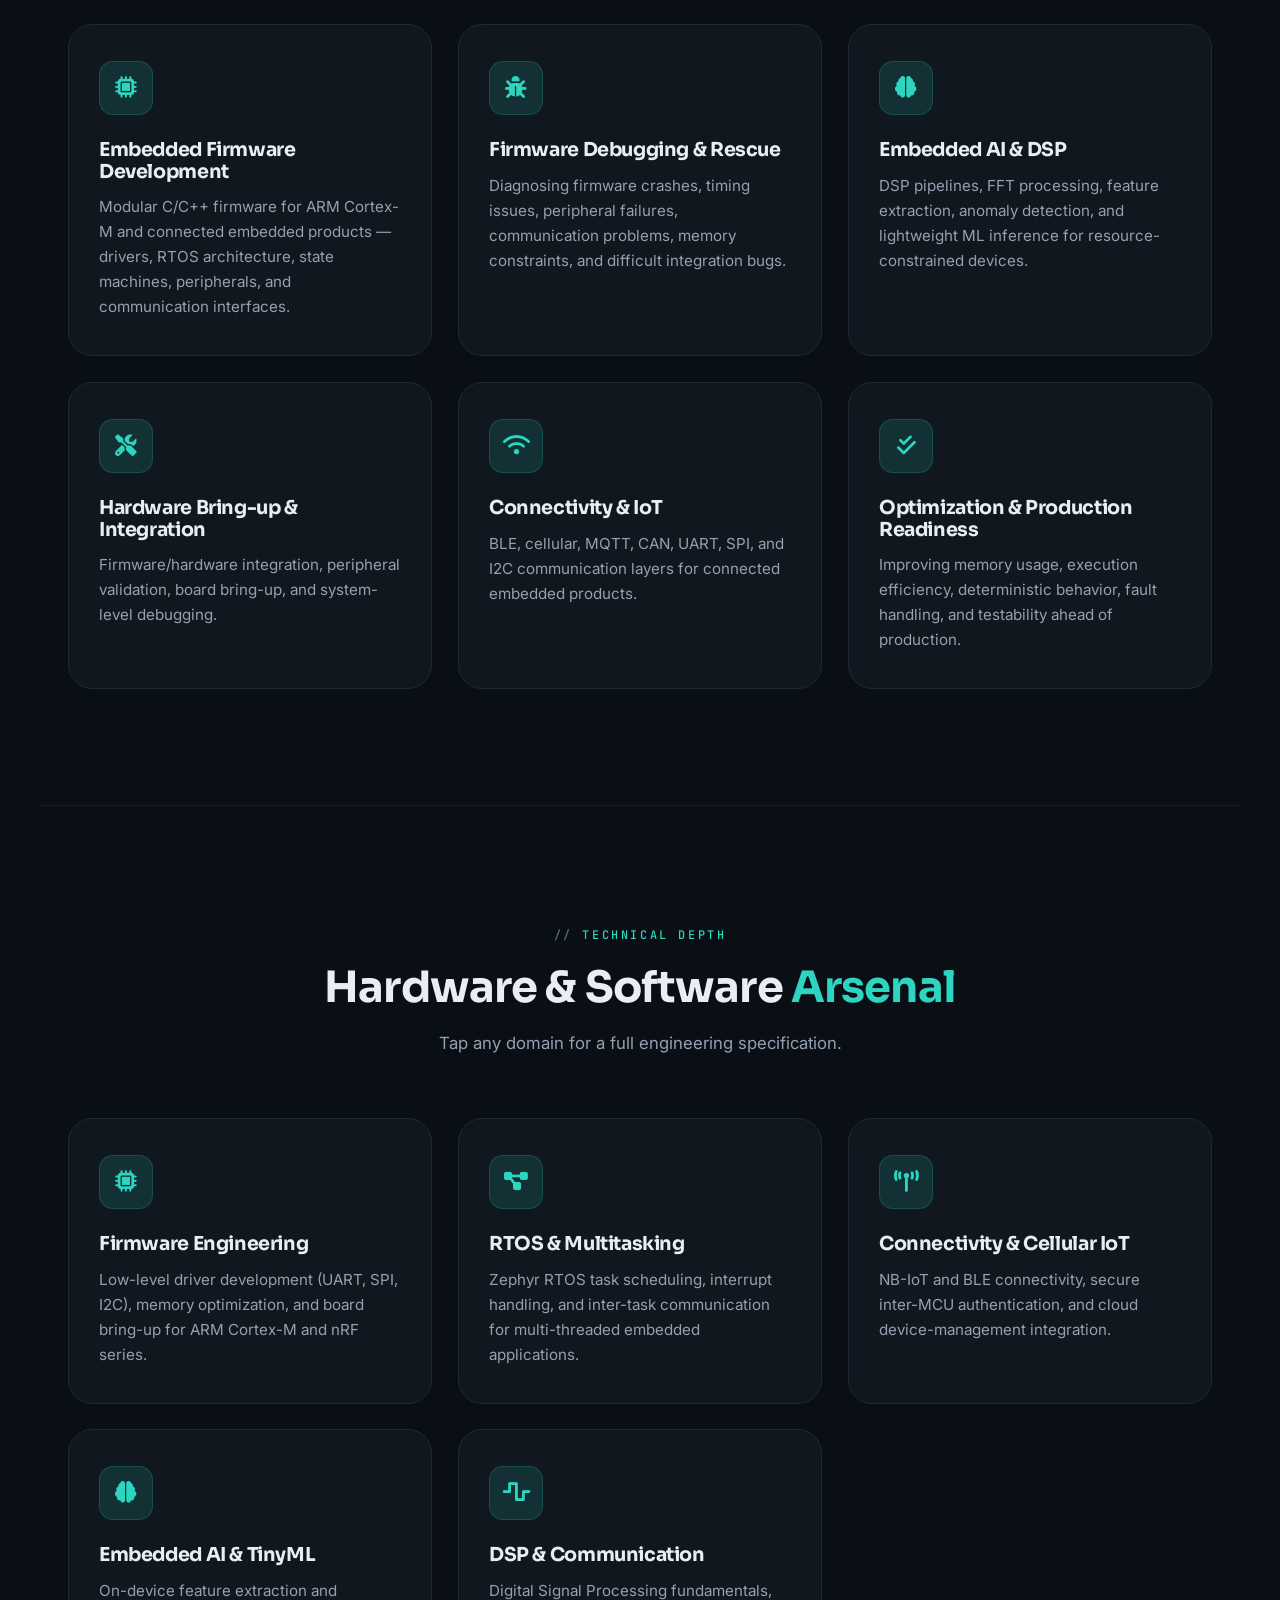
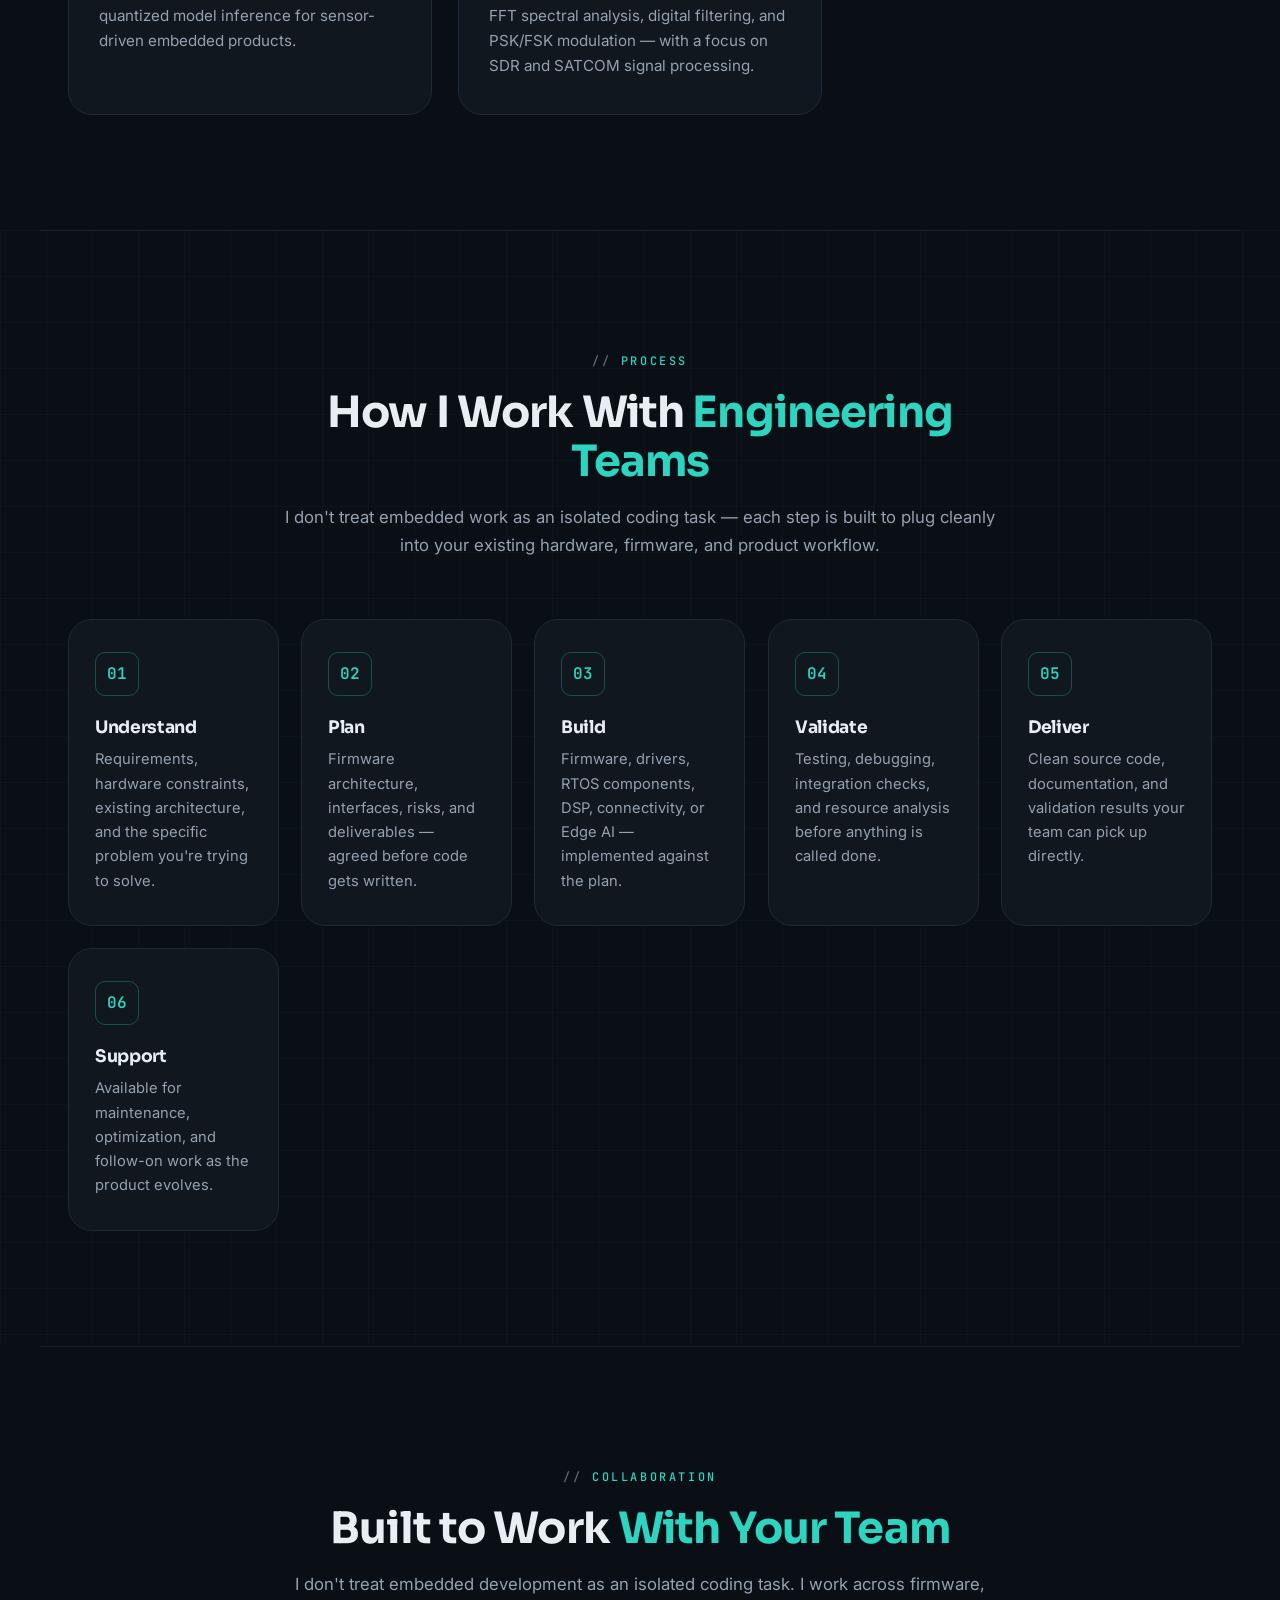
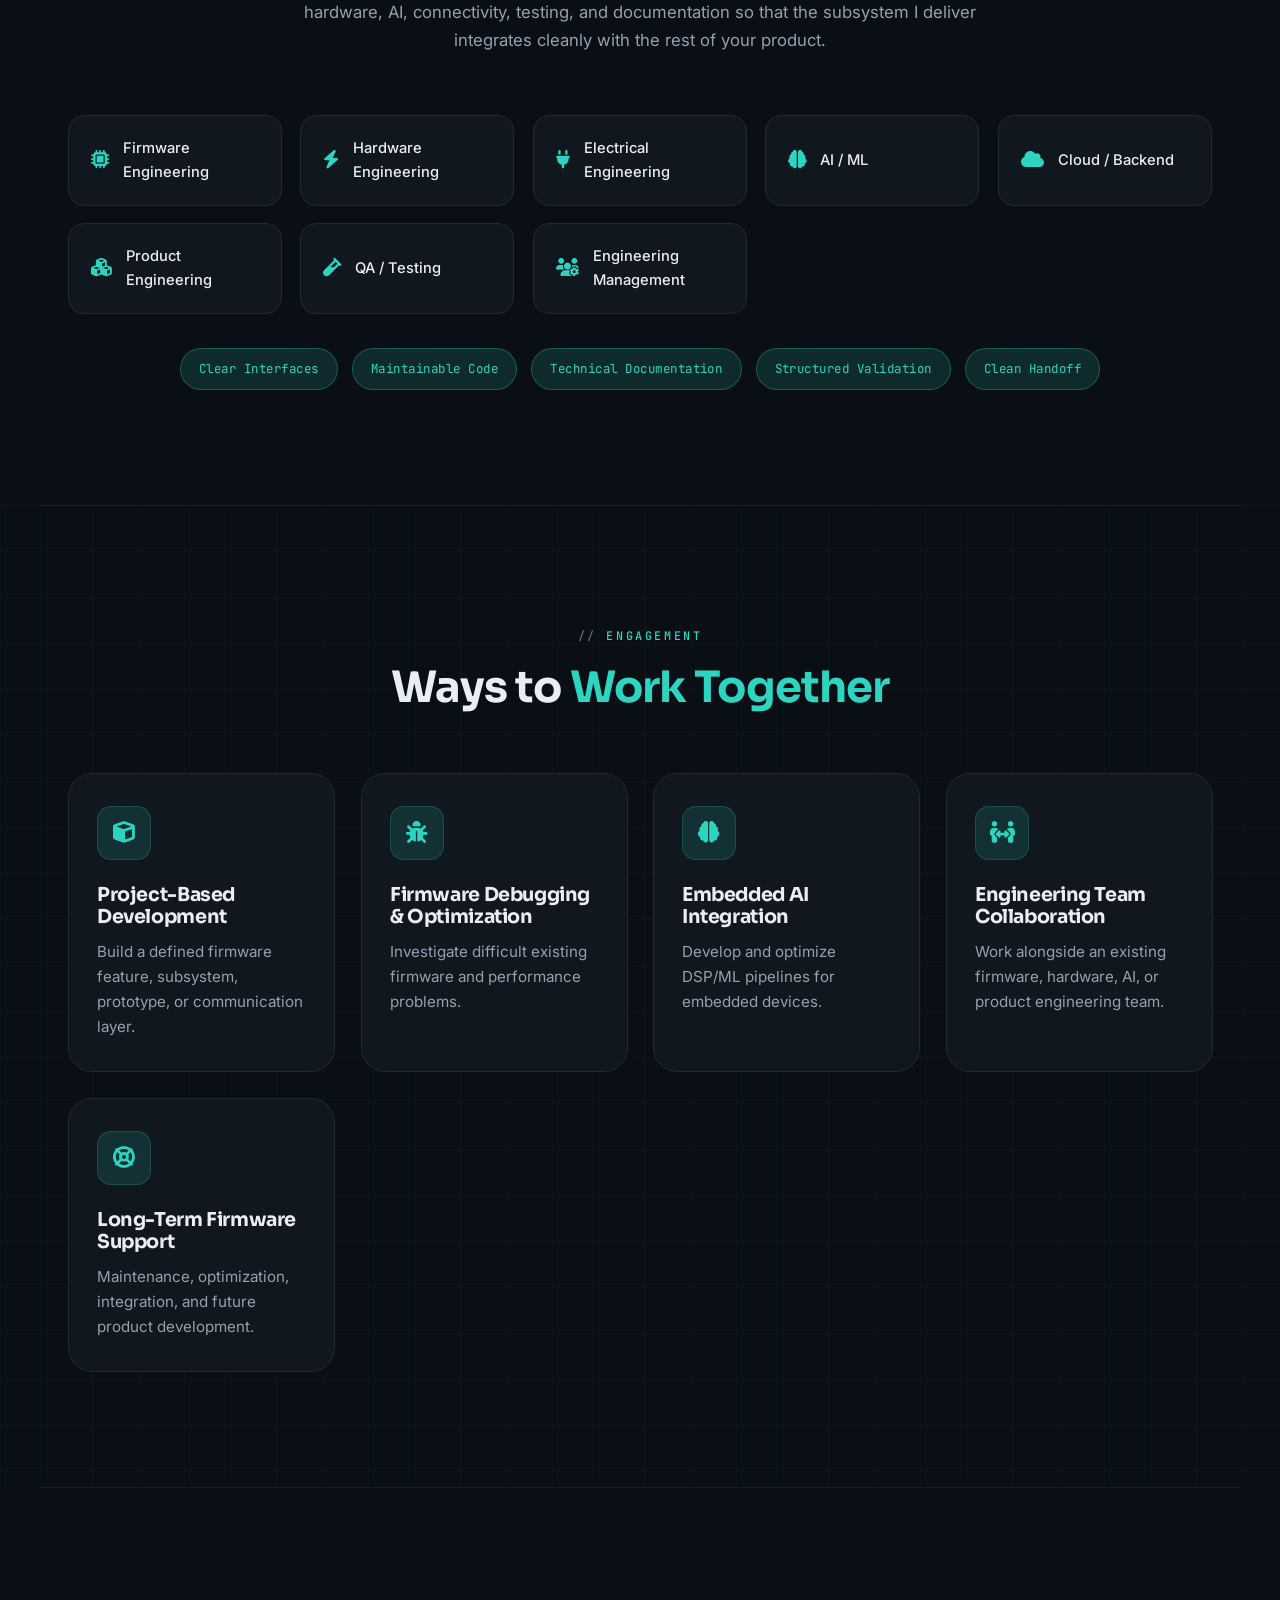
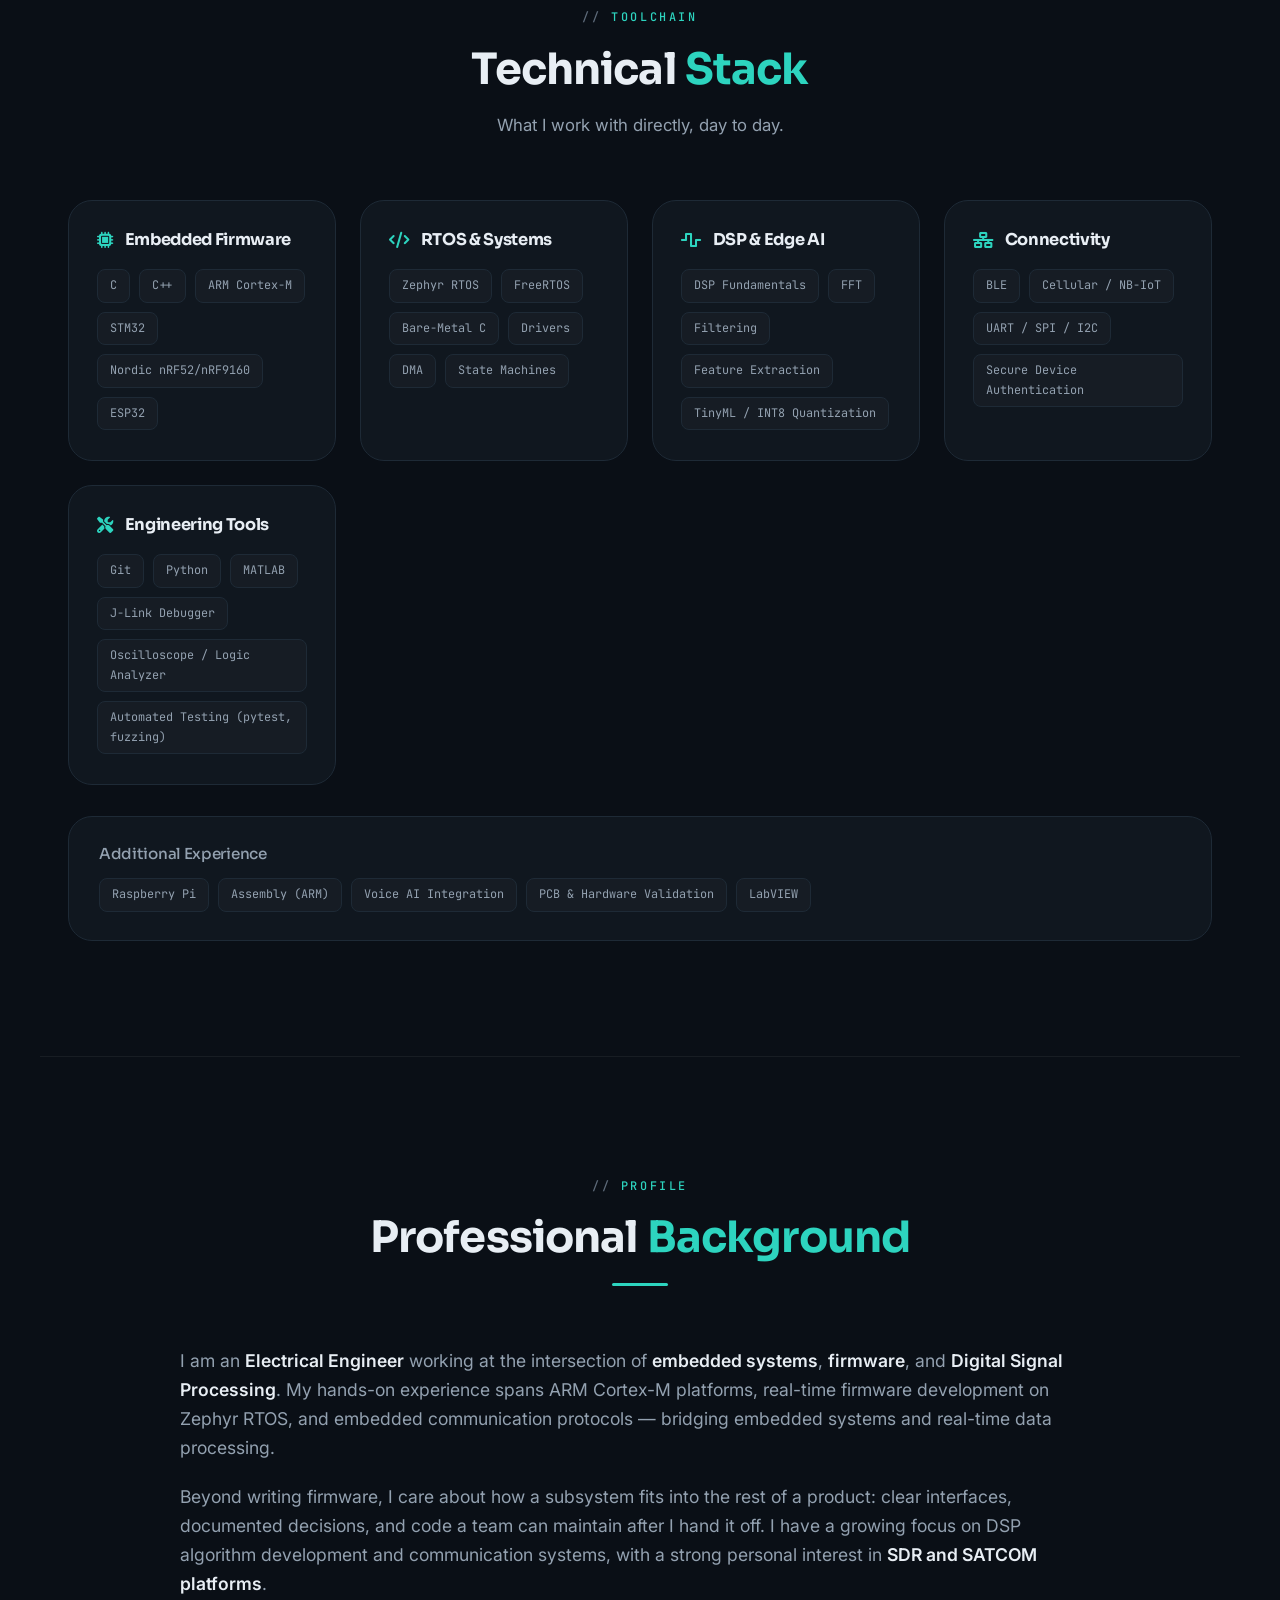
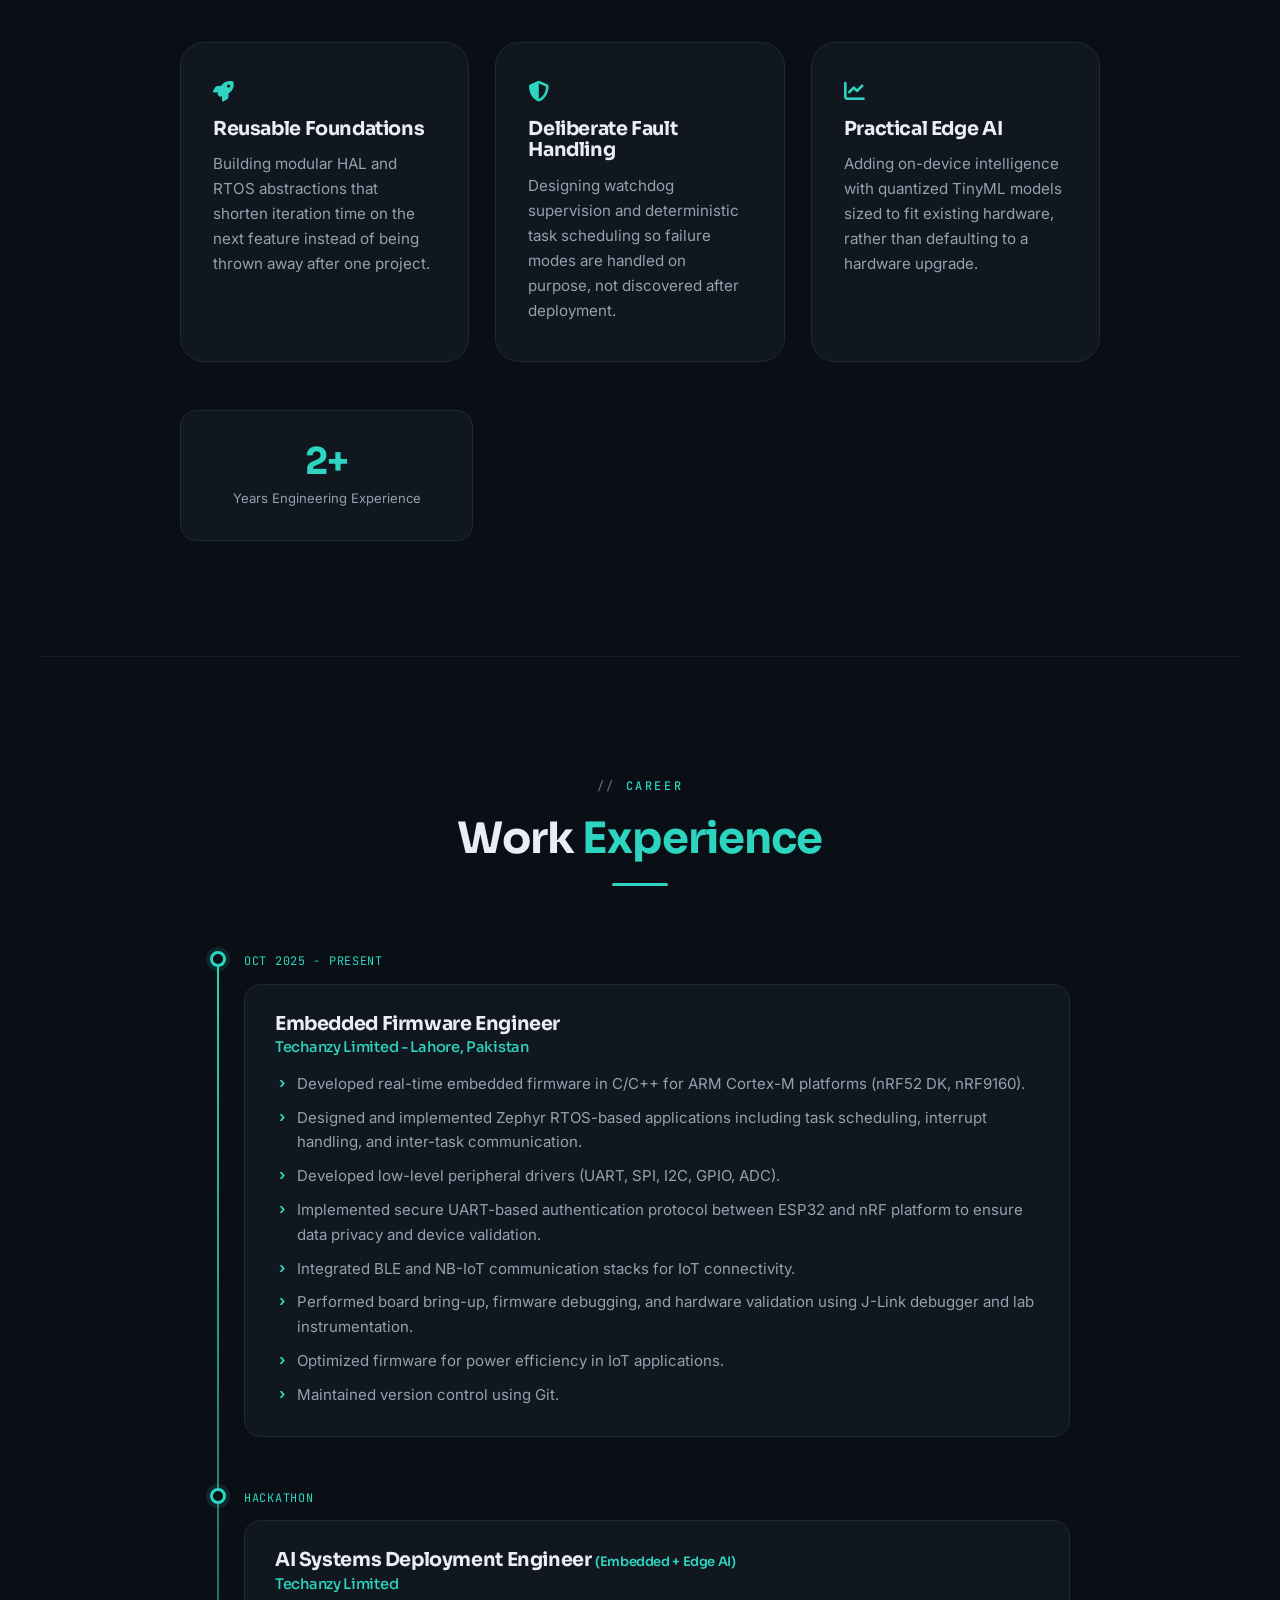
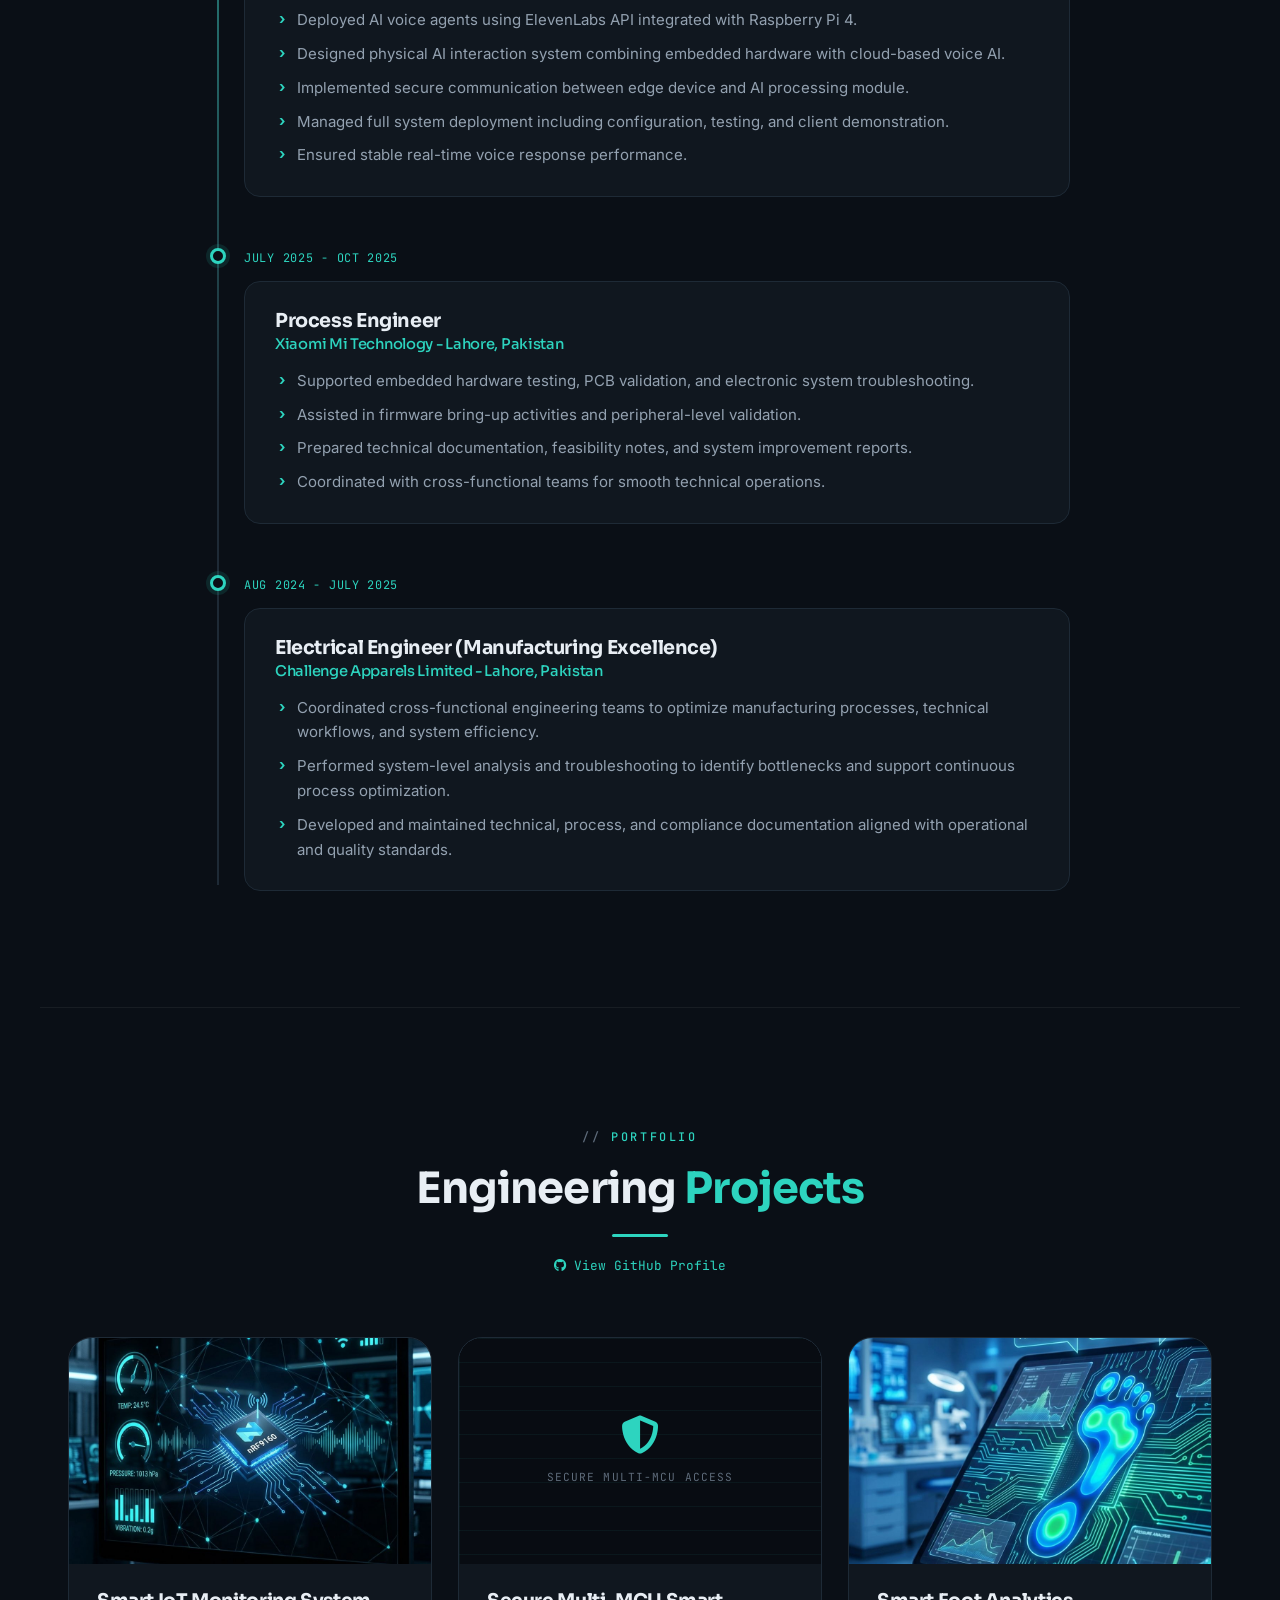
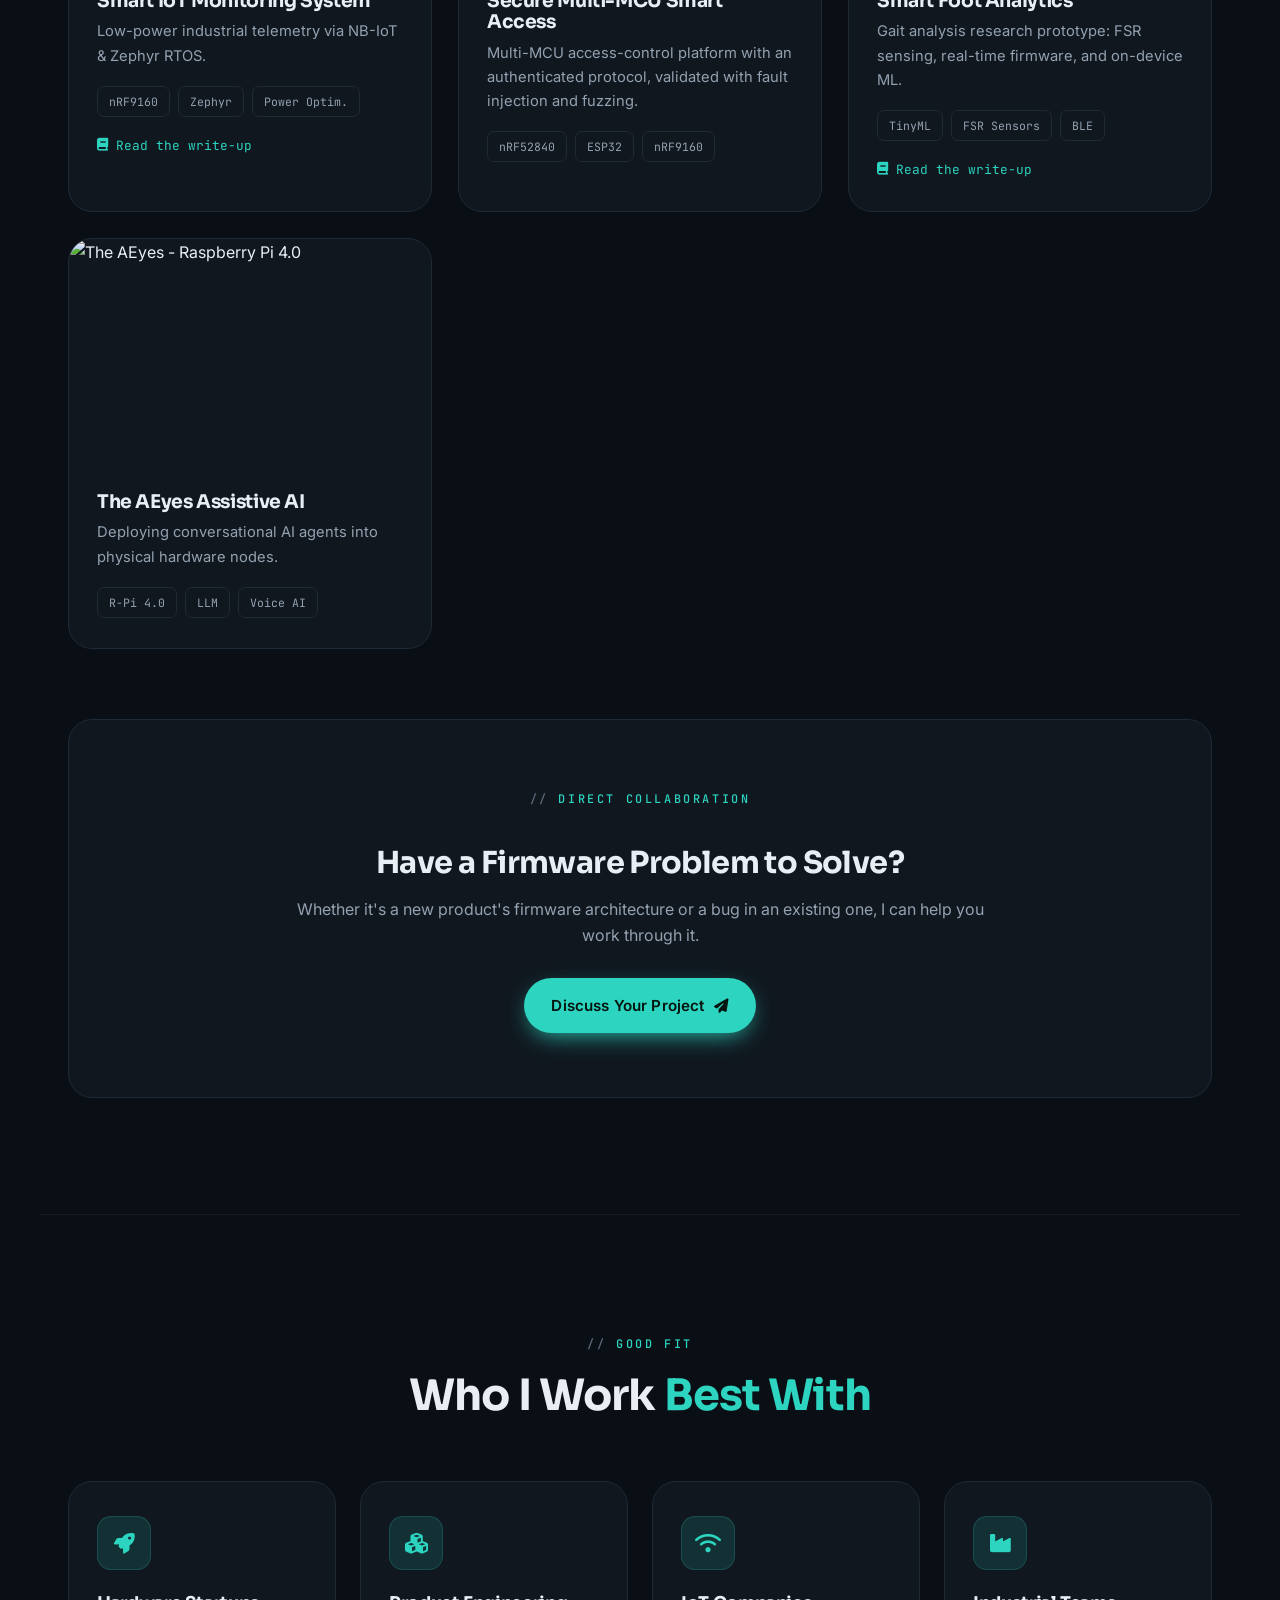
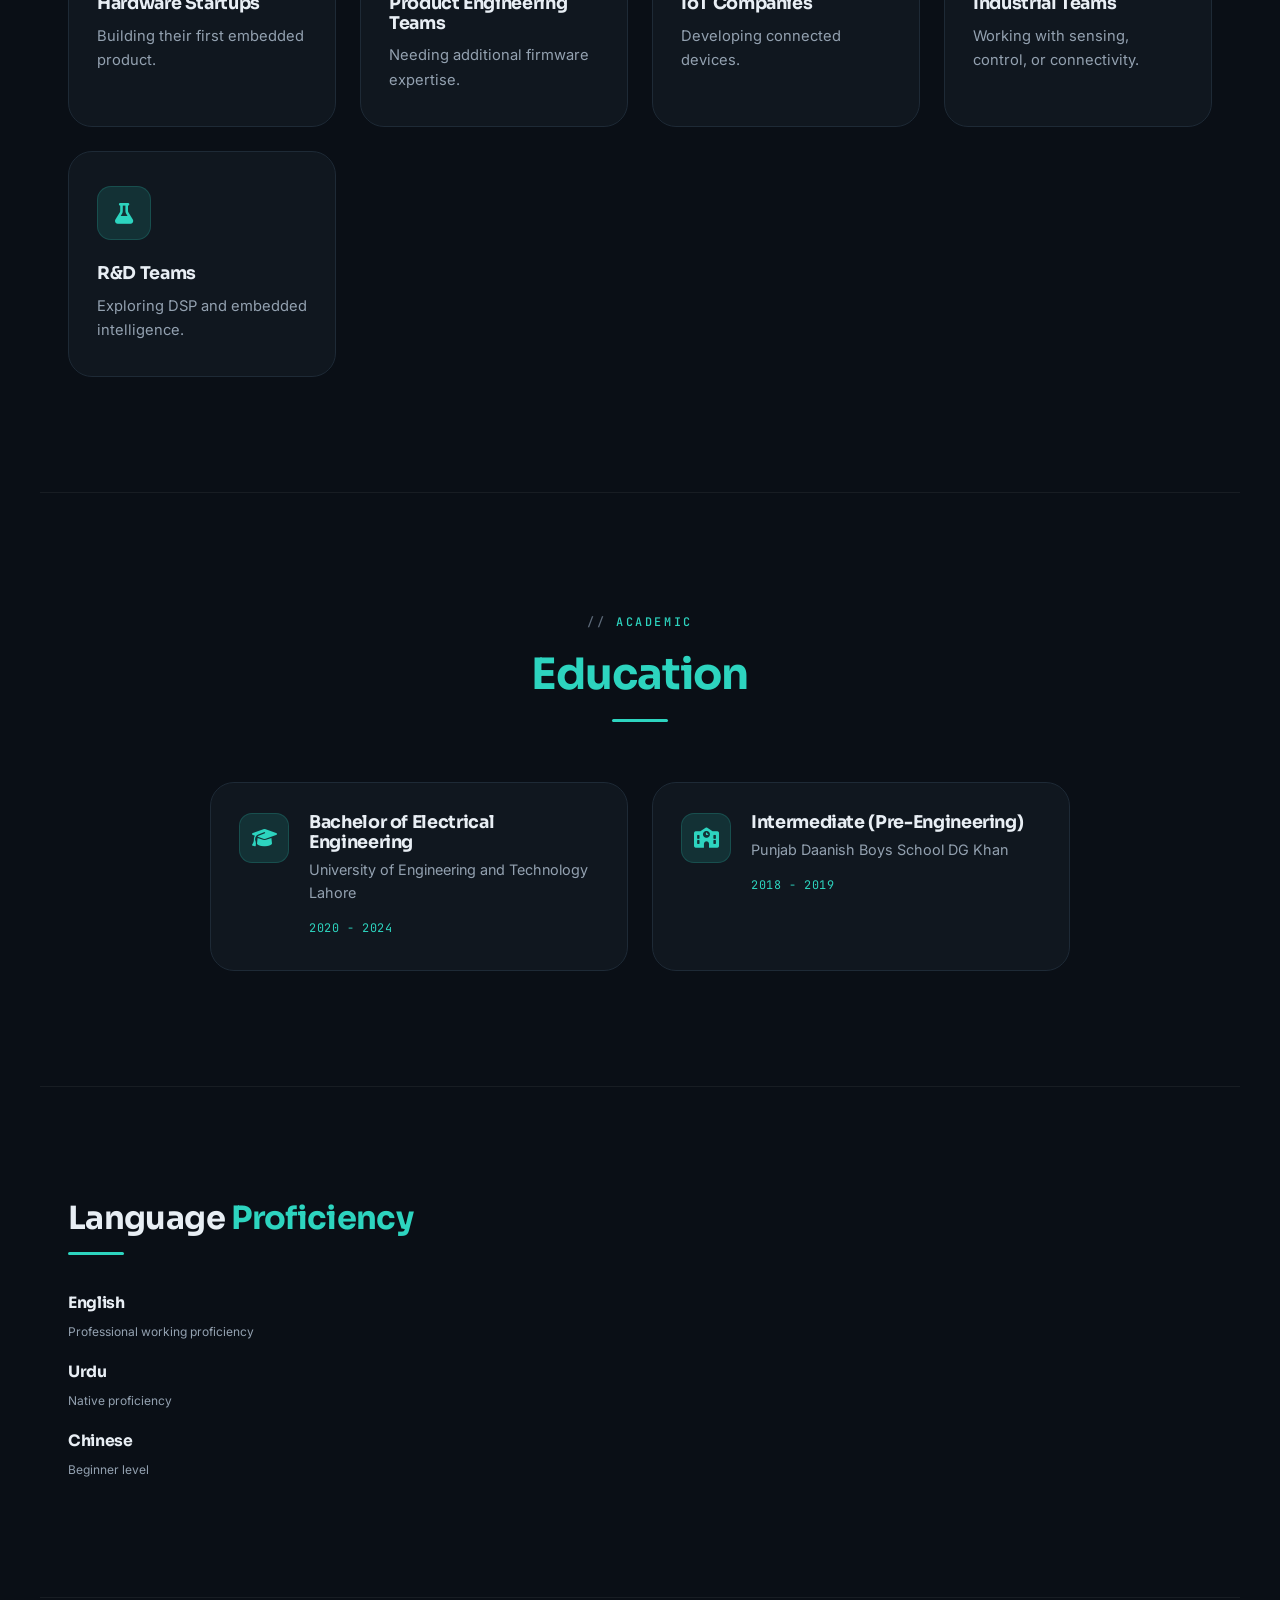
==== commit 53655345: "Reposition portfolio as client-focused embedded firmware & Edge AI engineer Rewrites the site from a" ====
--- a/index.html
+++ b/index.html
@@ -4,11 +4,11 @@
 <head>
     <meta charset="UTF-8">
     <meta name="viewport" content="width=device-width, initial-scale=1.0">
-    <title>Shafqat Ashraf | Embedded, DSP & Firmware Systems Engineer</title>
+    <title>Shafqat Ashraf | Embedded Firmware & Edge AI Engineer</title>
     <meta name="description"
-        content="Official portfolio of Muhammad Shafqat Ashraf. An Embedded, DSP & Firmware Engineer specializing in ARM Cortex-M, Digital Signal Processing, communication systems, RTOS (Zephyr), and industrial-grade Edge Intelligence. Discover technical case studies and engineering solutions.">
+        content="Muhammad Shafqat Ashraf — Embedded Firmware & Edge AI Engineer. I help product teams build, debug, optimize, and productionize connected embedded systems: ARM Cortex-M / STM32 / Nordic firmware, RTOS architecture, DSP, TinyML, and BLE/cellular connectivity.">
     <meta name="keywords"
-        content="Shafqat, Shafqat Ashraf, Muhammad Shafqat Ashraf, Embedded Engineer, DSP Engineer, Digital Signal Processing, Communication Systems, SDR, Firmware Engineer, ARM Cortex-M, Zephyr RTOS, TinyML, Edge Intelligence, nRF9160, ESP32, NB-IoT, BLE, Embedded Systems Pakistan">
+        content="Shafqat Ashraf, Embedded Firmware Engineer, Embedded Systems Engineer, STM32 Firmware Engineer, Embedded C Developer, RTOS Engineer, Edge AI Engineer, TinyML Engineer, DSP Engineer, IoT Firmware Engineer, BLE Firmware Engineer, Nordic nRF Firmware, Zephyr RTOS, nRF9160, ESP32">
     <meta name="author" content="Shafqat Ashraf">
     <link rel="canonical" href="https://shafqat-ashraf.vercel.app/">
     <link rel="sitemap" type="application/xml" title="Sitemap" href="/sitemap.xml">
@@ -16,16 +16,16 @@
     <!-- Open Graph / LinkedIn -->
     <meta property="og:type" content="website">
     <meta property="og:url" content="https://shafqat-ashraf.vercel.app/">
-    <meta property="og:title" content="Shafqat Ashraf | Embedded AI & Firmware Specialist">
+    <meta property="og:title" content="Shafqat Ashraf | Embedded Firmware & Edge AI Engineer">
     <meta property="og:description"
-        content="Bridging Silicon & Intelligence. Architecting high-performance firmware and Edge AI solutions.">
+        content="I help product teams build, debug, optimize, and productionize connected embedded systems — from MCU firmware and RTOS architecture to DSP, Edge AI, and BLE/cellular connectivity.">
     <meta property="og:image" content="https://shafqat-ashraf.vercel.app/profile.jpg">
 
     <!-- Twitter -->
     <meta property="twitter:card" content="summary_large_image">
-    <meta property="twitter:title" content="Shafqat Ashraf | Embedded AI Specialist">
+    <meta property="twitter:title" content="Shafqat Ashraf | Embedded Firmware & Edge AI Engineer">
     <meta property="twitter:description"
-        content="Expert Embedded Software Engineer focusing on AI & Edge Intelligence.">
+        content="I help product teams build, debug, optimize, and productionize connected embedded systems — from MCU firmware and RTOS architecture to DSP, Edge AI, and BLE/cellular connectivity.">
     <meta property="twitter:image" content="https://shafqat-ashraf.vercel.app/profile.jpg">
 
     <!-- Structured Data (Schema.org) -->
@@ -37,20 +37,22 @@
       "alternateName": "Muhammad Shafqat Ashraf",
       "url": "https://shafqat-ashraf.vercel.app/",
       "image": "https://shafqat-ashraf.vercel.app/profile.jpg",
-      "jobTitle": "Embedded, DSP & Firmware Systems Engineer",
-      "description": "Electrical Engineer specializing in embedded systems, Digital Signal Processing (DSP), communication systems, and high-performance firmware for Edge Intelligence.",
+      "jobTitle": "Embedded Firmware & Edge AI Engineer",
+      "description": "Electrical Engineer specializing in embedded firmware, ARM Cortex-M platforms, RTOS architecture, Digital Signal Processing (DSP), and Edge AI for connected devices.",
       "knowsAbout": [
         "Embedded Systems",
+        "Embedded Firmware",
+        "ARM Cortex-M",
+        "STM32",
+        "Nordic nRF",
+        "Zephyr RTOS",
+        "FreeRTOS",
         "Digital Signal Processing",
-        "Communication Systems",
-        "Software Defined Radio (SDR)",
-        "ARM Cortex-M",
-        "Zephyr RTOS",
         "TinyML",
-        "Firmware Engineering",
         "Edge AI",
-        "Internet of Things (IoT)",
-        "Microcontroller Optimization"
+        "BLE",
+        "Cellular IoT / NB-IoT",
+        "Internet of Things (IoT)"
       ],
       "worksFor": {
         "@type": "Organization",
@@ -76,17 +78,18 @@
 </head>
 
 <body>
+    <a class="skip-link" href="#main-content">Skip to content</a>
 
     <nav id="navbar">
         <div class="container">
             <div class="logo">M.<span>Shafqat</span></div>
             <ul class="nav-links">
                 <li><a href="#home" class="active">Home</a></li>
-                <li><a href="#about">Profile</a></li>
+                <li><a href="#solutions">Services</a></li>
+                <li><a href="#projects">Work</a></li>
                 <li><a href="#experience">Experience</a></li>
-                <li><a href="#skills">Competencies</a></li>
-                <li><a href="#projects">Case Studies</a></li>
-                <li><a href="/blog/">Writing</a></li>
+                <li><a href="/blog/">Engineering Notes</a></li>
+                <li><a href="#about">About</a></li>
                 <li><a href="#contact" class="nav-contact">Contact</a></li>
             </ul>
             <div class="menu-btn">
@@ -97,33 +100,37 @@
         </div>
     </nav>
 
-    <main>
+    <main id="main-content">
         <!-- Hero Section -->
         <section id="home" class="hero">
             <canvas id="signal-canvas" aria-hidden="true"></canvas>
             <div class="container">
                 <div class="hero-content">
-                    <h5 class="reveal hero-credibility">Production-Ready Embedded Systems for Edge Devices</h5>
-                    <h1 class="reveal hero-name">Muhammad Shafqat Ashraf</h1>
-                    <h2 class="reveal hero-role">Embedded, DSP & Firmware Systems Engineer</h2>
-
-                    <p class="reveal hero-desc">
-                        Engineering high-performance, production-ready firmware on ARM Cortex-M platforms — with a
-                        growing specialization in Digital Signal Processing (DSP), communication systems, and
-                        deterministic TinyML. Bridging embedded systems and real-time data processing, from rapid
-                        prototyping to industrial-grade edge intelligence.
+                    <p class="hero-credibility">Muhammad Shafqat Ashraf</p>
+                    <h1 class="hero-name">Embedded Firmware &amp; Edge AI Engineer</h1>
+
+                    <p class="hero-desc">
+                        I help product teams build, debug, optimize, and productionize connected embedded
+                        systems — from MCU firmware and RTOS architecture to DSP, Edge AI, BLE, and cellular
+                        connectivity.
                     </p>
 
-                    <div class="hero-tech-strip reveal">
-                        <div class="tech-pill"><i class="fas fa-microchip"></i> ARM Cortex-M & RTOS</div>
-                        <div class="tech-pill"><i class="fas fa-wave-square"></i> DSP & Signal Processing</div>
-                        <div class="tech-pill"><i class="fas fa-brain"></i> Edge ML & TinyML</div>
-                        <div class="tech-pill"><i class="fas fa-code"></i> Firmware Engineering</div>
-                    </div>
-
-                    <div class="hero-btns reveal">
-                        <a href="#contact" class="btn primary">Start Discussion <i class="fas fa-arrow-right"></i></a>
-                        <a href="#projects" class="btn secondary">Technical Case Studies <i
+                    <div class="hero-tech-strip">
+                        <div class="tech-pill">C/C++</div>
+                        <div class="tech-pill">ARM Cortex-M</div>
+                        <div class="tech-pill">STM32</div>
+                        <div class="tech-pill">Nordic</div>
+                        <div class="tech-pill">ESP32</div>
+                        <div class="tech-pill">RTOS</div>
+                        <div class="tech-pill">DSP</div>
+                        <div class="tech-pill">TinyML</div>
+                        <div class="tech-pill">BLE</div>
+                        <div class="tech-pill">Cellular</div>
+                    </div>
+
+                    <div class="hero-btns">
+                        <a href="#contact" class="btn primary">Discuss Your Project <i class="fas fa-arrow-right"></i></a>
+                        <a href="#projects" class="btn secondary">View Engineering Work <i
                                 class="fas fa-microchip"></i></a>
                         <a href="Shafqat%20Firmware.pdf" target="_blank" class="btn secondary">Download CV <i
                                 class="fas fa-file-arrow-down"></i></a>
@@ -132,9 +139,9 @@
 
                 <div class="hero-image-container">
                     <div class="hero-image">
-                        <img src="profile.jpg" alt="Muhammad Shafqat Ashraf - Embedded AI & Firmware Engineer">
-                    </div>
-                    <div class="tech-context-card reveal">
+                        <img src="profile.jpg" alt="Muhammad Shafqat Ashraf - Embedded Firmware & Edge AI Engineer">
+                    </div>
+                    <div class="tech-context-card">
                         <div class="context-item">
                             <i class="fas fa-microchip"></i>
                             <div class="context-info">
@@ -161,88 +168,142 @@
             </div>
         </section>
 
+        <!-- Dedicated Featured Project (Vibration Anomaly Detection) -->
+        <section id="featured-case-study" class="featured-project section-padding">
+            <div class="container">
+                <div class="section-header">
+                    <span class="section-tag">Spotlight</span>
+                    <h2>Featured <span>Case Study</span></h2>
+                </div>
+                <div class="featured-grid">
+                    <div class="featured-image reveal">
+                        <div class="hero-image project-visual" style="aspect-ratio: 1/1; border-radius: 24px;">
+                            <i class="fas fa-wave-square"></i>
+                            <span>Vibration Anomaly Detection</span>
+                        </div>
+                    </div>
+                    <div class="featured-content reveal">
+                        <h3>Real-Time Edge AI Vibration Anomaly Detection</h3>
+                        <div class="problem-box">
+                            <strong>Problem:</strong> Predictive maintenance needs vibration analysis and anomaly
+                            classification running directly on a resource-constrained MCU — filtering, FFT, feature
+                            extraction, and inference all in one deterministic pipeline, not offloaded to a server.
+                        </div>
+                        <div class="solution-box">
+                            <strong>Solution:</strong> Built and validated an embedded Edge AI pipeline — DSP
+                            filtering, FFT spectral analysis, feature engineering, and a quantized INT8 neural network
+                            — architected for ARM Cortex-M/STM32-class targets, with a Python reference
+                            implementation used to cross-validate the embedded C core.
+                        </div>
+                        <div class="featured-tech-row">
+                            <span>C99 / ARM Cortex-M</span>
+                            <span>FreeRTOS</span>
+                            <span>TinyML</span>
+                        </div>
+                        <p><strong>System Workflow:</strong>
+                            <br>• <strong>Signal Processing:</strong> Vibration signal filtered, windowed, and
+                            transformed via FFT for spectral analysis.
+                            <br>• <strong>Feature Extraction:</strong> Seven engineered vibration features computed
+                            per window.
+                            <br>• <strong>On-Device Inference:</strong> A compact 7-16-3 MLP, quantized to INT8,
+                            classifies machine condition.
+                            <br>• <strong>Validation:</strong> Cross-language golden-vector testing keeps the Python
+                            reference and embedded C implementation in agreement.
+                        </p>
+                        <a href="javascript:void(0)" class="btn secondary view-project" style="margin-top: 25px;"
+                            data-title="Real-Time Edge AI Vibration Anomaly Detection"
+                            data-tech="C99, ARM Cortex-M / STM32, FreeRTOS, DSP, FFT, TinyML"
+                            data-desc="<div class='spec-overview'><p>Embedded Edge AI pipeline for vibration-based predictive maintenance — DSP, FFT, feature engineering, and a quantized TinyML classifier, architected for ARM Cortex-M/STM32-class deployment.</p></div><div class='spec-section'><h4>What Was Built</h4><ul><li><strong>Signal Processing Pipeline:</strong> Filtering, windowing, and FFT-based spectral analysis, feeding seven engineered vibration features into the classifier</li><li><strong>On-Device Model:</strong> Compact 7-16-3 MLP, quantized to INT8, with a hand-written fixed-point inference engine</li><li><strong>Firmware Architecture:</strong> Static memory allocation, fixed-width types, deterministic processing, explicit error handling, modular interfaces, hardware-abstraction boundaries, and FreeRTOS task/queue/notification primitives</li><li><strong>Cross-Language Validation:</strong> Golden-vector testing compares the Python reference pipeline against the embedded C implementation on real feature vectors</li><li><strong>Automated Testing:</strong> 73 Python tests and 38 C test cases covering DSP, feature extraction, inference, edge cases, and integration behavior</li></ul></div><div class='spec-metrics'><div class='metric-item'><span class='metric-val'>92.11%</span><span class='metric-label'>Test Accuracy</span></div><div class='metric-item'><span class='metric-val'>0.9208</span><span class='metric-label'>Macro-F1</span></div><div class='metric-item'><span class='metric-val'>99.33%</span><span class='metric-label'>Float/INT8 Agreement</span></div></div><div class='spec-section'><h4>Validation Scope</h4><ul><li>Software-validated: the DSP pipeline and model were evaluated on a reproducible 6,000-window dataset, and the embedded C core was tested via host-built C/Python test suites and cross-language validation. It has not yet been flashed to physical STM32 hardware or tested against a real sensor/machine.</li></ul></div>">
+                            View Full Technical Specification <i class="fas fa-microchip"></i>
+                        </a>
+                    </div>
+                </div>
+            </div>
+        </section>
+
         <!-- Strategic Engineering Value Section -->
         <section id="engineering-value" class="section-padding engineering-grid-section">
             <div class="container">
                 <div class="section-header">
-                    <span class="section-tag">Engineering Excellence</span>
-                    <h2>Value & <span>Philosophy</span></h2>
-                    <p>Moving beyond basic coding to architect high-reliability, intelligence-driven hardware
-                        ecosystems.</p>
+                    <span class="section-tag">Engineering Approach</span>
+                    <h2>How I <span>Approach Firmware</span></h2>
+                    <p>Principles that shape how I design and deliver embedded systems.</p>
                 </div>
                 <div class="value-pillars">
                     <div class="pillar reveal">
                         <div class="pillar-icon"><i class="fas fa-shield-alt"></i></div>
-                        <h3>Zero-Failure Reliability</h3>
-                        <p>Specializing in fault-tolerant firmware architectures that ensure uptime in mission-critical
-                            industrial, medical, and consumer environments.</p>
+                        <h3>Fault-Aware Architecture</h3>
+                        <p>Designing firmware with deliberate fault handling — watchdogs, defined recovery paths, and
+                            deterministic state machines — so failure modes are anticipated instead of discovered in the
+                            field.</p>
                     </div>
                     <div class="pillar reveal">
                         <div class="pillar-icon"><i class="fas fa-tachometer-alt"></i></div>
-                        <h3>High-Performance Optimization</h3>
-                        <p>Expertise in squeezing every milliwatt of power and every byte of memory for maximum
-                            efficiency on resource-constrained microcontrollers.</p>
+                        <h3>Resource-Conscious Optimization</h3>
+                        <p>Profiling memory, power, and CPU budgets on constrained microcontrollers before optimizing —
+                            so effort goes toward changes that actually move the numbers.</p>
                     </div>
                     <div class="pillar reveal">
                         <div class="pillar-icon"><i class="fas fa-project-diagram"></i></div>
-                        <h3>Scalable Architecture</h3>
-                        <p>Designing modular codebases that grow with your product, from the first prototype to
-                            mass-market production and long-term maintenance.</p>
-                    </div>
-                </div>
-            </div>
-        </section>
-
-        <!-- Strategic Engineering Solutions Section (Services) -->
+                        <h3>Maintainable Architecture</h3>
+                        <p>Modular drivers, clear interfaces, and documented decisions, so the firmware I hand off can be
+                            extended and maintained by your team, not just by me.</p>
+                    </div>
+                </div>
+            </div>
+        </section>
+
+        <!-- Services -->
         <section id="solutions" class="solutions section-padding">
             <div class="container">
                 <div class="section-header">
-                    <span class="section-tag">Capabilities</span>
-                    <h2>Professional <span>Service Offerings</span></h2>
-                    <p>High-performance engineering solutions tailored for developers, startups, and industrial clients.
-                    </p>
+                    <span class="section-tag">Services</span>
+                    <h2>What I <span>Can Build For You</span></h2>
+                    <p>Engineering support across the firmware stack — from a new product's first line of code to a
+                        production system that's misbehaving.</p>
                 </div>
                 <div class="solutions-grid">
                     <div class="solution-card reveal">
                         <div class="solution-icon"><i class="fas fa-microchip"></i></div>
-                        <h3>Embedded Firmware Dev</h3>
-                        <p>Specialized firmware for microcontrollers (ARM, nRF, ESP) focused on real-time reliability
-                            and
-                            memory efficiency.</p>
+                        <h3>Embedded Firmware Development</h3>
+                        <p>Modular C/C++ firmware for ARM Cortex-M and connected embedded products — drivers, RTOS
+                            architecture, state machines, peripherals, and communication interfaces.</p>
+                    </div>
+                    <div class="solution-card reveal">
+                        <div class="solution-icon"><i class="fas fa-bug"></i></div>
+                        <h3>Firmware Debugging & Rescue</h3>
+                        <p>Diagnosing firmware crashes, timing issues, peripheral failures, communication problems,
+                            memory constraints, and difficult integration bugs.</p>
+                    </div>
+                    <div class="solution-card reveal">
+                        <div class="solution-icon"><i class="fas fa-brain"></i></div>
+                        <h3>Embedded AI & DSP</h3>
+                        <p>DSP pipelines, FFT processing, feature extraction, anomaly detection, and lightweight ML
+                            inference for resource-constrained devices.</p>
+                    </div>
+                    <div class="solution-card reveal">
+                        <div class="solution-icon"><i class="fas fa-tools"></i></div>
+                        <h3>Hardware Bring-up & Integration</h3>
+                        <p>Firmware/hardware integration, peripheral validation, board bring-up, and system-level
+                            debugging.</p>
                     </div>
                     <div class="solution-card reveal">
                         <div class="solution-icon"><i class="fas fa-wifi"></i></div>
-                        <h3>IoT & Cloud Ecosystems</h3>
-                        <p>End-to-end device connectivity and cloud integration using MQTT, NB-IoT, and AWS IoT Core.
-                        </p>
-                    </div>
-                    <div class="solution-card reveal">
-                        <div class="solution-icon"><i class="fas fa-brain"></i></div>
-                        <h3>Edge AI / ML Integration</h3>
-                        <p>Deploying TinyML models for on-device diagnostics, anomaly detection, and real-time signal
-                            analytics.</p>
-                    </div>
-                    <div class="solution-card reveal">
-                        <div class="solution-icon"><i class="fas fa-tools"></i></div>
-                        <h3>System Debugging & HW Bring-up</h3>
-                        <p>Logic-level hardware-software integration, circuit troubleshooting, and initial prototype
-                            validation.</p>
-                    </div>
-                    <div class="solution-card reveal">
-                        <div class="solution-icon"><i class="fas fa-vial"></i></div>
-                        <h3>Product Prototyping (MVP)</h3>
-                        <p>Rapidly taking hardware concepts from schematic to fully functional intelligent prototypes.
-                        </p>
+                        <h3>Connectivity & IoT</h3>
+                        <p>BLE, cellular, MQTT, CAN, UART, SPI, and I2C communication layers for connected embedded
+                            products.</p>
                     </div>
                     <div class="solution-card reveal">
                         <div class="solution-icon"><i class="fas fa-check-double"></i></div>
-                        <h3>Optimization & Deployment</h3>
-                        <p>System-wide power optimization, stress-testing, and automated deployment support.</p>
-                    </div>
-                </div>
-            </div>
-        </section>
-
+                        <h3>Optimization & Production Readiness</h3>
+                        <p>Improving memory usage, execution efficiency, deterministic behavior, fault handling, and
+                            testability ahead of production.</p>
+                    </div>
+                </div>
+            </div>
+        </section>
+
+        <!-- What Can I Help Your Team With -->
         <!-- Expertise Section -->
         <section id="expertise" class="section-padding">
             <div class="container">
@@ -252,37 +313,37 @@
                     <p>Tap any domain for a full engineering specification.</p>
                 </div>
                 <div class="expertise-grid">
-                    <div class="expertise-card reveal tech-insight" data-title="Advanced Firmware Engineering"
-                        data-tech="Bare-Metal, HAL, DMA, Bootloaders"
-                        data-desc="<div class='spec-overview'><p>Mastery over the silicon-software interface — from register-level peripheral control to production-ready bootloader design on ARM Cortex-M and nRF series microcontrollers.</p></div><div class='spec-section'><h4>Technical Architecture</h4><ul><li><strong>Bare-Metal HAL:</strong> Custom Hardware Abstraction Layers written from scratch in C — direct register manipulation of GPIO, UART, SPI, I2C, ADC without vendor middleware overhead</li><li><strong>ISR Optimization:</strong> Interrupt Service Routines designed with minimal latency — critical sections protected via NVIC priority grouping, achieving &lt;2µs ISR entry-to-execute time</li><li><strong>DMA Pipelines:</strong> Configured multi-channel DMA for zero-CPU-overhead data transfers between peripherals and memory — enabling concurrent ADC sampling, UART TX/RX, and SPI communication simultaneously</li><li><strong>Linker Scripts:</strong> Custom memory map design — precise placement of code, data, BSS, and heap/stack regions. Flash partitioning for dual-slot OTA bootloader</li><li><strong>Secure Bootloader:</strong> Dual-slot MCUboot implementation with cryptographic image validation (SHA-256 + RSA-2048 signature verification) and automatic rollback on failed boot</li><li><strong>Memory Optimization:</strong> Stack/heap profiling using watermarking techniques — firmware footprint reduced by 35% through aggressive compiler optimization flags and dead-code elimination</li></ul></div><div class='spec-metrics'><div class='metric-item'><span class='metric-val'>&lt;2µs</span><span class='metric-label'>ISR Latency</span></div><div class='metric-item'><span class='metric-val'>35%</span><span class='metric-label'>Memory Saved</span></div><div class='metric-item'><span class='metric-val'>Zero</span><span class='metric-label'>Boot Failures</span></div></div>">
+                    <div class="expertise-card reveal tech-insight" data-title="Firmware Engineering"
+                        data-tech="Bare-Metal C, Drivers, DMA, Memory Optimization"
+                        data-desc="<div class='spec-overview'><p>Register-level peripheral work and driver development on ARM Cortex-M and Nordic nRF platforms — the layer where firmware meets silicon.</p></div><div class='spec-section'><h4>What This Involves</h4><ul><li><strong>Peripheral Drivers:</strong> UART, SPI, I2C, GPIO, and ADC drivers written and integrated directly against the hardware, without relying solely on vendor middleware</li><li><strong>DMA Data Paths:</strong> DMA-fed circular buffers to move sensor/ADC data without blocking the CPU on every conversion</li><li><strong>Memory Discipline:</strong> Measuring RAM/flash usage symbol-by-symbol (e.g. Zephyr's <code>ram_report</code>/<code>rom_report</code>) before optimizing, then right-sizing stacks, trimming logging, and cutting unused subsystems</li><li><strong>Board Bring-up:</strong> Hardware validation and firmware debugging with a J-Link debugger and lab instrumentation during initial integration</li></ul></div>">
                         <i class="fas fa-microchip"></i>
                         <h3>Firmware Engineering</h3>
-                        <p>Low-level driver development (UART, SPI, I2C), memory optimization, and bootloader design for
+                        <p>Low-level driver development (UART, SPI, I2C), memory optimization, and board bring-up for
                             ARM Cortex-M and nRF series.</p>
                     </div>
-                    <div class="expertise-card reveal tech-insight" data-title="RTOS & Deterministic Multitasking"
-                        data-tech="Zephyr, FreeRTOS, IPC, Scheduling"
-                        data-desc="<div class='spec-overview'><p>Designing and implementing hard real-time multitasking architectures on Zephyr RTOS and FreeRTOS — ensuring deterministic execution, zero priority inversion, and provable worst-case response times for industrial-grade systems.</p></div><div class='spec-section'><h4>Technical Architecture</h4><ul><li><strong>Zephyr RTOS:</strong> Designed multi-threaded task architectures with preemptive priority scheduling — up to 16 concurrent threads with individually configured stack sizes and CPU affinities</li><li><strong>Deterministic Scheduling:</strong> Rate Monotonic Scheduling (RMS) analysis to mathematically prove CPU utilization bounds — guaranteeing all hard deadlines are met under peak load</li><li><strong>IPC Mechanisms:</strong> Message queues (k_msgq), semaphores (k_sem), mutexes (k_mutex), and event flags (k_event) — selecting the correct synchronization primitive per use-case to minimize blocking time</li><li><strong>Priority Inheritance:</strong> Mutex priority inheritance protocol implemented to eliminate priority inversion — critical for preventing low-priority tasks from indefinitely blocking high-priority threads</li><li><strong>Watchdog Integration:</strong> Hardware and software watchdog timers integrated into task supervision — each critical task resets an independent watchdog channel, triggering safe system recovery on hang</li><li><strong>Profiling &amp; Validation:</strong> SEGGER SystemView used for real-time task execution tracing — verified jitter, context switch overhead (&lt;500ns), and worst-case execution times</li></ul></div><div class='spec-metrics'><div class='metric-item'><span class='metric-val'>&lt;500ns</span><span class='metric-label'>Context Switch</span></div><div class='metric-item'><span class='metric-val'>16</span><span class='metric-label'>Max Threads</span></div><div class='metric-item'><span class='metric-val'>100%</span><span class='metric-label'>Deadline Met</span></div></div>">
+                    <div class="expertise-card reveal tech-insight" data-title="RTOS & Multitasking"
+                        data-tech="Zephyr RTOS, Task Scheduling, IPC"
+                        data-desc="<div class='spec-overview'><p>Structuring embedded applications as cooperating tasks on Zephyr RTOS — task scheduling, interrupt handling, and inter-task communication for connected devices.</p></div><div class='spec-section'><h4>What This Involves</h4><ul><li><strong>Task Architecture:</strong> Splitting an application into threads with clear responsibilities — sensor acquisition, communication, and control kept separate rather than tangled in one loop</li><li><strong>Interrupt Handling:</strong> Structuring ISRs to hand work off to task context quickly, keeping interrupt handlers short</li><li><strong>Inter-Task Communication:</strong> Using Zephyr's message queues, semaphores, and mutexes to pass data and coordinate between threads safely</li><li><strong>Watchdog Supervision:</strong> Watchdog timers as a safety net for task hangs, so a stuck thread doesn't take the whole device down silently</li></ul></div>">
                         <i class="fas fa-project-diagram"></i>
                         <h3>RTOS & Multitasking</h3>
-                        <p>Specializing in Zephyr RTOS and FreeRTOS for multi-threaded applications, ensures high
-                            reliability and real-time performance.</p>
+                        <p>Zephyr RTOS task scheduling, interrupt handling, and inter-task communication for
+                            multi-threaded embedded applications.</p>
                     </div>
                     <div class="expertise-card reveal tech-insight" data-cloud="true"
-                        data-title="Industrial IoT & Connectivity" data-tech="NB-IoT, LoRaWAN, MQTT-SN"
-                        data-desc="<div class='spec-overview'><p>Architecting end-to-end Industrial IoT ecosystems — from ultra-low-power sensor node firmware to cloud-connected gateways — with a focus on resilience, security, and cost-efficient data pipelines across NB-IoT, LoRaWAN, and BLE 5.x networks.</p></div><div class='spec-section'><h4>Technical Architecture</h4><ul><li><strong>NB-IoT Stack:</strong> Nordic nRF9160 LTE-M/NB-IoT modem integration using Zephyr LTE-link controller — adaptive PSM (Power Saving Mode) and eDRX configuration achieving &lt;10µA average current</li><li><strong>LoRaWAN:</strong> Class A/C device firmware with ADR (Adaptive Data Rate) — dynamic spreading factor adjustment based on RSSI/SNR for optimal range vs. airtime tradeoff</li><li><strong>MQTT-SN Protocol:</strong> Lightweight MQTT for Sensor Networks over UDP — topic pre-registration to reduce per-message overhead on constrained nodes with &lt;32KB RAM</li><li><strong>Security Architecture:</strong> TLS 1.3 for MQTT over TCP — X.509 client certificates for mutual device authentication. DTLS 1.2 for UDP-based MQTT-SN sessions</li><li><strong>OTA Firmware Updates:</strong> FOTA using MCUboot dual-slot with delta updates — minimizes transmission size, supports rollback on cryptographic validation failure</li><li><strong>Edge Gateway:</strong> Local data aggregation, filtering, and anomaly pre-processing at gateway — reduces cloud ingestion bandwidth by up to 60%</li></ul></div><div class='spec-metrics'><div class='metric-item'><span class='metric-val'>&lt;10µA</span><span class='metric-label'>Sleep Current</span></div><div class='metric-item'><span class='metric-val'>60%</span><span class='metric-label'>Cost Reduction</span></div><div class='metric-item'><span class='metric-val'>TLS 1.3</span><span class='metric-label'>Security</span></div></div>">
+                        data-title="Connectivity & Cellular IoT" data-tech="NB-IoT, BLE, Secure UART, Cloud Integration"
+                        data-desc="<div class='spec-overview'><p>Connecting embedded devices — from the wire between two microcontrollers to a cellular link talking to the cloud.</p></div><div class='spec-section'><h4>What This Involves</h4><ul><li><strong>Cellular IoT:</strong> LTE-M/NB-IoT connectivity on the Nordic nRF9160, including memory budgeting to fit a full modem stack, TLS/DTLS, and application logic into a constrained RAM/flash footprint</li><li><strong>BLE:</strong> BLE communication stacks integrated for device-to-device and device-to-app connectivity</li><li><strong>Secure Inter-MCU Links:</strong> Designed and implemented a challenge–response UART authentication protocol (nonce + HMAC) between an ESP32 and an nRF platform, so an internal serial link isn't implicitly trusted</li><li><strong>Cloud Integration:</strong> Device-management cloud integration (Golioth) using PSK-based DTLS provisioning, state vs. telemetry data modeling, and OTA update delivery</li></ul></div>">
                         <i class="fas fa-broadcast-tower"></i>
-                        <h3>Industrial IoT</h3>
-                        <p>End-to-end IoT solutions using NB-IoT, LoRaWAN, and BLE. Secure cloud integration and OTA
-                            firmware updates.</p>
+                        <h3>Connectivity & Cellular IoT</h3>
+                        <p>NB-IoT and BLE connectivity, secure inter-MCU authentication, and cloud device-management
+                            integration.</p>
                     </div>
                     <div class="expertise-card reveal tech-insight" data-cloud="true"
-                        data-title="Embedded AI & ML Integration" data-tech="TinyML, TensorFlow Lite, Quantization"
-                        data-desc="<div class='spec-overview'><p>Deploying production-ready machine learning models directly onto ARM Cortex-M microcontrollers — enabling real-time on-device inference for anomaly detection, health diagnostics, and predictive maintenance without cloud dependency.</p></div><div class='spec-section'><h4>Technical Architecture</h4><ul><li><strong>TensorFlow Lite Micro:</strong> Full TFLite Micro runtime integration on ARM Cortex-M4/M33 — model loading from flash, tensor arena allocation in SRAM, operator registration for Conv2D, LSTM, Dense layers</li><li><strong>INT8 Quantization:</strong> Post-training quantization converting 32-bit float weights to 8-bit integers — achieving 4x model size reduction and 2-3x inference speedup with &lt;2% accuracy loss</li><li><strong>Model Pruning:</strong> Structured pruning removing up to 40% of network weights — maintains &gt;90% baseline accuracy while significantly reducing compute requirements</li><li><strong>CMSIS-NN Kernels:</strong> ARM CMSIS-NN optimized kernels for matrix operations — leverages hardware DSP instructions (SIMD) for 10x faster neural network inference vs. generic C</li><li><strong>Feature Engineering:</strong> On-device signal processing pipeline: FFT, statistical features (mean, variance, skewness, kurtosis), and sliding window extraction before model inference</li><li><strong>Edge Impulse:</strong> End-to-end MLOps workflow using Edge Impulse Studio — data collection, model training, quantization, and Arduino/Zephyr library export for deployment</li></ul></div><div class='spec-metrics'><div class='metric-item'><span class='metric-val'>4x</span><span class='metric-label'>Size Reduction</span></div><div class='metric-item'><span class='metric-val'>&lt;50ms</span><span class='metric-label'>Inference Time</span></div><div class='metric-item'><span class='metric-val'>&gt;91%</span><span class='metric-label'>Accuracy</span></div></div>">
+                        data-title="Embedded AI & TinyML" data-tech="Feature Extraction, TensorFlow Lite Micro, INT8 Quantization"
+                        data-desc="<div class='spec-overview'><p>Taking a sensing problem from raw signal to an on-device model — the full chain, not just the training step.</p></div><div class='spec-section'><h4>What This Involves</h4><ul><li><strong>Feature Extraction:</strong> Turning raw sensor data into meaningful features on-device (e.g. center-of-pressure trajectories, load symmetry, gait phase segmentation) before it ever reaches a model</li><li><strong>On-Device Inference:</strong> Deploying quantized INT8 models with TensorFlow Lite Micro so classification happens on the microcontroller, not in the cloud</li><li><strong>Dataset Discipline:</strong> Recording and labeling training data myself when no suitable dataset exists, and evaluating with subject-independent splits rather than random splits that overstate accuracy</li></ul><p style='margin-top:14px;'>This is demonstrated end-to-end in the <a href='/blog/smart-foot-embedded-ml-gait-analysis/' style='color:var(--accent);'>Smart Foot case study</a>, including the actual measured accuracy and inference time.</p></div>">
                         <i class="fas fa-brain"></i>
-                        <h3>AI & ML Integration</h3>
-                        <p>Developing data-driven models for predictive maintenance and health diagnostics using
-                            Python-based ML frameworks and time-series analysis.</p>
+                        <h3>Embedded AI & TinyML</h3>
+                        <p>On-device feature extraction and quantized model inference for sensor-driven embedded
+                            products.</p>
                     </div>
                     <div class="expertise-card reveal tech-insight" data-title="DSP & Communication Systems"
                         data-tech="FFT, Digital Filtering, PSK/FSK Modulation, SDR, MATLAB"
@@ -296,44 +357,116 @@
             </div>
         </section>
 
-        <!-- Technical Workflow Section -->
+        <!-- How I Work With Engineering Teams -->
         <section id="workflow" class="workflow section-padding engineering-grid-section">
             <div class="container">
                 <div class="section-header">
-                    <span class="section-tag">Process Model</span>
-                    <h2>Strategic <span>Engineering Workflow</span></h2>
-                    <p>My systematic approach to transforming complex requirements into deterministic solutions.</p>
+                    <span class="section-tag">Process</span>
+                    <h2>How I Work With <span>Engineering Teams</span></h2>
+                    <p>I don't treat embedded work as an isolated coding task — each step is built to plug cleanly into
+                        your existing hardware, firmware, and product workflow.</p>
                 </div>
                 <div class="workflow-grid">
                     <div class="workflow-step reveal">
                         <div class="step-num">01</div>
-                        <h3>System Analysis</h3>
-                        <p>Deep-dive into hardware constraints, power budgets, and mission-critical requirements to
-                            define the system's operational envelope.</p>
+                        <h3>Understand</h3>
+                        <p>Requirements, hardware constraints, existing architecture, and the specific problem you're
+                            trying to solve.</p>
                     </div>
                     <div class="workflow-step reveal">
                         <div class="step-num">02</div>
-                        <h3>Architecture Design</h3>
-                        <p>Designing robust, low-latency firmware blueprints and RTOS task structures using
-                            deterministic engineering principles.</p>
+                        <h3>Plan</h3>
+                        <p>Firmware architecture, interfaces, risks, and deliverables — agreed before code gets
+                            written.</p>
                     </div>
                     <div class="workflow-step reveal">
                         <div class="step-num">03</div>
-                        <h3>Precision Development</h3>
-                        <p>Writing highly-optimized C++/Python code with a focus on memory safety, DMA efficiency, and
-                            real-time execution.</p>
+                        <h3>Build</h3>
+                        <p>Firmware, drivers, RTOS components, DSP, connectivity, or Edge AI — implemented against the
+                            plan.</p>
                     </div>
                     <div class="workflow-step reveal">
                         <div class="step-num">04</div>
-                        <h3>Validation & Optimization</h3>
-                        <p>Exhaustive system stress-testing and power profile optimization to ensure industrial-grade
-                            uptime.</p>
+                        <h3>Validate</h3>
+                        <p>Testing, debugging, integration checks, and resource analysis before anything is called
+                            done.</p>
                     </div>
                     <div class="workflow-step reveal">
                         <div class="step-num">05</div>
-                        <h3>Delivery & Support</h3>
-                        <p>Providing comprehensive technical documentation, deployment support, and long-term
-                            maintenance.</p>
+                        <h3>Deliver</h3>
+                        <p>Clean source code, documentation, and validation results your team can pick up directly.</p>
+                    </div>
+                    <div class="workflow-step reveal">
+                        <div class="step-num">06</div>
+                        <h3>Support</h3>
+                        <p>Available for maintenance, optimization, and follow-on work as the product evolves.</p>
+                    </div>
+                </div>
+            </div>
+        </section>
+
+        <!-- Built to Work With Your Team -->
+        <section id="collaboration" class="collaboration section-padding">
+            <div class="container">
+                <div class="section-header">
+                    <span class="section-tag">Collaboration</span>
+                    <h2>Built to Work <span>With Your Team</span></h2>
+                    <p>I don't treat embedded development as an isolated coding task. I work across firmware,
+                        hardware, AI, connectivity, testing, and documentation so that the subsystem I deliver
+                        integrates cleanly with the rest of your product.</p>
+                </div>
+                <div class="collab-grid">
+                    <div class="collab-item reveal"><i class="fas fa-microchip"></i><span>Firmware Engineering</span></div>
+                    <div class="collab-item reveal"><i class="fas fa-bolt"></i><span>Hardware Engineering</span></div>
+                    <div class="collab-item reveal"><i class="fas fa-plug"></i><span>Electrical Engineering</span></div>
+                    <div class="collab-item reveal"><i class="fas fa-brain"></i><span>AI / ML</span></div>
+                    <div class="collab-item reveal"><i class="fas fa-cloud"></i><span>Cloud / Backend</span></div>
+                    <div class="collab-item reveal"><i class="fas fa-cubes"></i><span>Product Engineering</span></div>
+                    <div class="collab-item reveal"><i class="fas fa-vial"></i><span>QA / Testing</span></div>
+                    <div class="collab-item reveal"><i class="fas fa-users-cog"></i><span>Engineering Management</span></div>
+                </div>
+                <div class="collab-emphasis">
+                    <span>Clear Interfaces</span>
+                    <span>Maintainable Code</span>
+                    <span>Technical Documentation</span>
+                    <span>Structured Validation</span>
+                    <span>Clean Handoff</span>
+                </div>
+            </div>
+        </section>
+
+        <!-- Ways to Work Together -->
+        <section id="engagement" class="engagement section-padding engineering-grid-section">
+            <div class="container">
+                <div class="section-header">
+                    <span class="section-tag">Engagement</span>
+                    <h2>Ways to <span>Work Together</span></h2>
+                </div>
+                <div class="engagement-grid">
+                    <div class="together-card reveal">
+                        <div class="solution-icon"><i class="fas fa-cube"></i></div>
+                        <h3>Project-Based Development</h3>
+                        <p>Build a defined firmware feature, subsystem, prototype, or communication layer.</p>
+                    </div>
+                    <div class="together-card reveal">
+                        <div class="solution-icon"><i class="fas fa-bug"></i></div>
+                        <h3>Firmware Debugging & Optimization</h3>
+                        <p>Investigate difficult existing firmware and performance problems.</p>
+                    </div>
+                    <div class="together-card reveal">
+                        <div class="solution-icon"><i class="fas fa-brain"></i></div>
+                        <h3>Embedded AI Integration</h3>
+                        <p>Develop and optimize DSP/ML pipelines for embedded devices.</p>
+                    </div>
+                    <div class="together-card reveal">
+                        <div class="solution-icon"><i class="fas fa-people-arrows"></i></div>
+                        <h3>Engineering Team Collaboration</h3>
+                        <p>Work alongside an existing firmware, hardware, AI, or product engineering team.</p>
+                    </div>
+                    <div class="together-card reveal">
+                        <div class="solution-icon"><i class="fas fa-life-ring"></i></div>
+                        <h3>Long-Term Firmware Support</h3>
+                        <p>Maintenance, optimization, integration, and future product development.</p>
                     </div>
                 </div>
             </div>
@@ -344,98 +477,77 @@
             <div class="container">
                 <div class="section-header">
                     <span class="section-tag">Toolchain</span>
-                    <h2>Mastered <span>Ecosystem</span></h2>
-                    <p>My toolkit for architecting end-to-end intelligent systems.</p>
+                    <h2>Technical <span>Stack</span></h2>
+                    <p>What I work with directly, day to day.</p>
                 </div>
                 <div class="ecosystem-grid">
                     <div class="echo-category reveal">
-                        <h4><i class="fas fa-microchip"></i> Hardware</h4>
+                        <h4><i class="fas fa-microchip"></i> Embedded Firmware</h4>
                         <div class="echo-tags">
-                            <span>STM32 (Cortex-M)</span>
-                            <span>nRF52/53</span>
+                            <span>C</span>
+                            <span>C++</span>
+                            <span>ARM Cortex-M</span>
+                            <span>STM32</span>
+                            <span>Nordic nRF52/nRF9160</span>
                             <span>ESP32</span>
-                            <span>Arduino/AVR</span>
-                            <span>PCB Design</span>
                         </div>
                     </div>
                     <div class="echo-category reveal">
-                        <h4><i class="fas fa-code"></i> Firmware & RTOS</h4>
+                        <h4><i class="fas fa-code"></i> RTOS & Systems</h4>
                         <div class="echo-tags">
                             <span>Zephyr RTOS</span>
                             <span>FreeRTOS</span>
-                            <span>Bare-Metal C/C++</span>
-                            <span>DMA/HAL</span>
-                            <span>Bootloaders</span>
+                            <span>Bare-Metal C</span>
+                            <span>Drivers</span>
+                            <span>DMA</span>
+                            <span>State Machines</span>
                         </div>
                     </div>
                     <div class="echo-category reveal">
-                        <h4><i class="fas fa-brain"></i> AI & Edge</h4>
+                        <h4><i class="fas fa-wave-square"></i> DSP & Edge AI</h4>
                         <div class="echo-tags">
-                            <span>TensorFlow Lite</span>
-                            <span>Edge Impulse</span>
-                            <span>Python/PyTorch</span>
-                            <span>TinyML</span>
-                            <span>OpenCV</span>
+                            <span>DSP Fundamentals</span>
+                            <span>FFT</span>
+                            <span>Filtering</span>
+                            <span>Feature Extraction</span>
+                            <span>TinyML / INT8 Quantization</span>
                         </div>
                     </div>
                     <div class="echo-category reveal">
-                        <h4><i class="fas fa-network-wired"></i> Protocols</h4>
+                        <h4><i class="fas fa-network-wired"></i> Connectivity</h4>
                         <div class="echo-tags">
-                            <span>MQTT-SN</span>
-                            <span>LoRaWAN</span>
-                            <span>NB-IoT</span>
-                            <span>BLE 5.x</span>
-                            <span>SPI/I2C/UART</span>
+                            <span>BLE</span>
+                            <span>Cellular / NB-IoT</span>
+                            <span>UART / SPI / I2C</span>
+                            <span>Secure Device Authentication</span>
                         </div>
                     </div>
                     <div class="echo-category reveal">
-                        <h4><i class="fas fa-wave-square"></i> DSP & Signal</h4>
+                        <h4><i class="fas fa-tools"></i> Engineering Tools</h4>
                         <div class="echo-tags">
-                            <span>FFT / Spectral Analysis</span>
-                            <span>FIR / IIR Filtering</span>
-                            <span>PSK / FSK Modulation</span>
-                            <span>SDR (Conceptual)</span>
-                            <span>MATLAB / LabVIEW</span>
-                        </div>
-                    </div>
-                </div>
-            </div>
-        </section>
-
-        <!-- Industries & Use Cases Section -->
-        <section id="industries" class="industries section-padding">
-            <div class="container">
-                <div class="section-header">
-                    <span class="section-tag">Vertical Markets</span>
-                    <h2>Strategic <span>Industries</span></h2>
-                    <p>Specialized solutions for mission-critical sectors where precision and reliability are paramount.
-                    </p>
-                </div>
-                <div class="industry-grid">
-                    <div class="industry-card reveal">
-                        <i class="fas fa-heartbeat"></i>
-                        <h4>Health & Medical</h4>
-                        <p>Intelligent wearables and diagnostic devices for real-time patient monitoring.</p>
-                    </div>
-                    <div class="industry-card reveal">
-                        <i class="fas fa-industry"></i>
-                        <h4>Industrial Automation</h4>
-                        <p>Predictive maintenance and remote telemetry for smart manufacturing lines.</p>
-                    </div>
-                    <div class="industry-card reveal">
-                        <i class="fas fa-home"></i>
-                        <h4>Consumer IoT</h4>
-                        <p>Smart home connectivity and low-power business automation products.</p>
-                    </div>
-                    <div class="industry-card reveal">
-                        <i class="fas fa-flask"></i>
-                        <h4>R&D / Prototyping</h4>
-                        <p>Accelerated development for hardware startups and research laboratories.</p>
-                    </div>
-                </div>
-            </div>
-        </section>
-
+                            <span>Git</span>
+                            <span>Python</span>
+                            <span>MATLAB</span>
+                            <span>J-Link Debugger</span>
+                            <span>Oscilloscope / Logic Analyzer</span>
+                            <span>Automated Testing (pytest, fuzzing)</span>
+                        </div>
+                    </div>
+                </div>
+                <div class="additional-experience reveal">
+                    <h4>Additional Experience</h4>
+                    <div class="echo-tags">
+                        <span>Raspberry Pi</span>
+                        <span>Assembly (ARM)</span>
+                        <span>Voice AI Integration</span>
+                        <span>PCB & Hardware Validation</span>
+                        <span>LabVIEW</span>
+                    </div>
+                </div>
+            </div>
+        </section>
+
+        <!-- Industries -->
         <!-- About Section -->
         <section id="about" class="about section-padding">
             <div class="container">
@@ -446,51 +558,43 @@
                 </div>
                 <div class="about-grid">
                     <div class="about-text">
-                        <p>I am an <strong>Electrical Engineer</strong> operating at the specialized intersection of
-                            <strong>embedded systems</strong>, <strong>high-performance firmware</strong>, and
-                            <strong>Digital Signal Processing</strong>. With hands-on experience across ARM Cortex-M
-                            platforms, real-time firmware development, and embedded communication protocols, I bridge
-                            the gap between embedded systems and real-time data processing.
+                        <p>I am an <strong>Electrical Engineer</strong> working at the intersection of
+                            <strong>embedded systems</strong>, <strong>firmware</strong>, and
+                            <strong>Digital Signal Processing</strong>. My hands-on experience spans ARM Cortex-M
+                            platforms, real-time firmware development on Zephyr RTOS, and embedded communication
+                            protocols — bridging embedded systems and real-time data processing.
                         </p>
-                        <p>My approach goes beyond standard coding—I provide strategic technical leadership across
-                            hardware selection, real-time multitasking, and Edge AI deployment, with a growing focus on
-                            DSP algorithm development, communication systems, and a strong interest in
-                            <strong>SDR and SATCOM platforms</strong>.
+                        <p>Beyond writing firmware, I care about how a subsystem fits into the rest of a product:
+                            clear interfaces, documented decisions, and code a team can maintain after I hand it off.
+                            I have a growing focus on DSP algorithm development and communication systems, with a
+                            strong personal interest in <strong>SDR and SATCOM platforms</strong>.
                         </p>
 
                         <div class="value-pillars">
                             <div class="pillar">
                                 <i class="fas fa-rocket"></i>
-                                <h4>Accelerated Time-to-Market</h4>
-                                <p>Implementing modular, reusable HAL and RTOS abstractions to shorten development
-                                    cycles and ensure rapid product iteration.</p>
+                                <h4>Reusable Foundations</h4>
+                                <p>Building modular HAL and RTOS abstractions that shorten iteration time on the next
+                                    feature instead of being thrown away after one project.</p>
                             </div>
                             <div class="pillar">
                                 <i class="fas fa-shield-alt"></i>
-                                <h4>Mission-Critical Reliability</h4>
-                                <p>Designing fault-tolerant watchdog systems and deterministic scheduling to eliminate
-                                    downtime in industrial environments.</p>
+                                <h4>Deliberate Fault Handling</h4>
+                                <p>Designing watchdog supervision and deterministic task scheduling so failure modes
+                                    are handled on purpose, not discovered after deployment.</p>
                             </div>
                             <div class="pillar">
                                 <i class="fas fa-chart-line"></i>
-                                <h4>Business-Centric Edge AI</h4>
-                                <p>Optimizing existing hardware with quantized TinyML models, adding intelligent
-                                    features without the need for expensive hardware upgrades.</p>
+                                <h4>Practical Edge AI</h4>
+                                <p>Adding on-device intelligence with quantized TinyML models sized to fit existing
+                                    hardware, rather than defaulting to a hardware upgrade.</p>
                             </div>
                         </div>
 
                         <div class="about-stats">
                             <div class="stat-item">
-                                <h3>3+</h3>
-                                <p>Years Strategic Exp.</p>
-                            </div>
-                            <div class="stat-item">
-                                <h3>50%</h3>
-                                <p>Cost Optimization Focus</p>
-                            </div>
-                            <div class="stat-item">
-                                <h3>Zero</h3>
-                                <p>Failure Tolerance</p>
+                                <h3>2+</h3>
+                                <p>Years Engineering Experience</p>
                             </div>
                         </div>
                     </div>
@@ -575,128 +679,6 @@
             </div>
         </section>
 
-        <!-- Skills Section -->
-        <section id="skills" class="skills section-padding">
-            <div class="container">
-                <div class="section-header">
-                    <span class="section-tag">Competencies</span>
-                    <h2>Core <span>Skill Matrix</span></h2>
-                    <div class="underline"></div>
-                </div>
-                <div class="skills-grid">
-                    <div class="skill-category">
-                        <h3><i class="fas fa-code"></i> Programming</h3>
-                        <ul>
-                            <li>C / C++ / Embedded C</li>
-                            <li>Assembly (ARM)</li>
-                            <li>Python / ML</li>
-                            <li>MATLAB</li>
-                        </ul>
-                    </div>
-                    <div class="skill-category">
-                        <h3><i class="fas fa-microchip"></i> Embedded Platforms</h3>
-                        <ul>
-                            <li>ARM Cortex-M (nRF52 DK, nRF9160)</li>
-                            <li>ESP32 / ESP8266</li>
-                            <li>Raspberry Pi 4</li>
-                            <li>Arduino / AVR</li>
-                        </ul>
-                    </div>
-                    <div class="skill-category">
-                        <h3><i class="fas fa-wave-square"></i> DSP & Communication</h3>
-                        <ul>
-                            <li>Signal Processing Fundamentals</li>
-                            <li>FFT & Digital Filtering</li>
-                            <li>Modulation (PSK / FSK)</li>
-                            <li>Data Acquisition / SDR (Conceptual)</li>
-                        </ul>
-                    </div>
-                    <div class="skill-category">
-                        <h3><i class="fas fa-network-wired"></i> Protocols & Connectivity</h3>
-                        <ul>
-                            <li>UART / SPI / I2C</li>
-                            <li>BLE 5.x / NB-IoT / LoRa</li>
-                            <li>MQTT / AWS IoT</li>
-                            <li>Secure Authentication Protocols</li>
-                        </ul>
-                    </div>
-                    <div class="skill-category">
-                        <h3><i class="fas fa-cogs"></i> RTOS & Firmware</h3>
-                        <ul>
-                            <li>Zephyr RTOS</li>
-                            <li>Interrupt Service Routines (ISR)</li>
-                            <li>Inter-task Communication</li>
-                            <li>Memory & Power Optimization</li>
-                        </ul>
-                    </div>
-                    <div class="skill-category">
-                        <h3><i class="fas fa-tools"></i> Dev Tools</h3>
-                        <ul>
-                            <li>Segger Embedded Studio</li>
-                            <li>J-Link Debugger</li>
-                            <li>Oscilloscope / Logic Analyzer</li>
-                            <li>MATLAB / LabVIEW</li>
-                            <li>Git / VS Code / Altium Designer</li>
-                        </ul>
-                    </div>
-                </div>
-            </div>
-        </section>
-
-        <!-- Dedicated Featured Project (Smart Foot) -->
-        <section id="featured-case-study" class="featured-project section-padding">
-            <div class="container">
-                <div class="section-header">
-                    <span class="section-tag">Spotlight</span>
-                    <h2>Featured <span>Case Study</span></h2>
-                </div>
-                <div class="featured-grid">
-                    <div class="featured-image reveal">
-                        <div class="hero-image">
-                            <img src="project3.png" alt="Smart Foot Weight Analytics System">
-                        </div>
-                    </div>
-                    <div class="featured-content reveal">
-                        <h3>Smart Foot Weight Analytics</h3>
-                        <div class="problem-box">
-                            <strong>Problem:</strong> Clinical health diagnostics for postural imbalances and diabetic
-                            foot
-                            conditions often require expensive, non-portable equipment, limiting early detection.
-                        </div>
-                        <div class="solution-box">
-                            <strong>Solution:</strong> Architected a portable, ML-driven system that uses high-density
-                            force
-                            sensors to extract imbalance indices and detect early indicators of musculoskeletal issues.
-                        </div>
-                        <div class="featured-tech-row">
-                            <span>Python / ML</span>
-                            <span>Signal Processing</span>
-                            <span>Edge Computing</span>
-                        </div>
-                        <p><strong>System Workflow:</strong>
-                            <br>• <strong>Data Acquisition:</strong> High-density Piezoresistive sensor array captures
-                            dynamic load.
-                            <br>• <strong>Analytics:</strong> Real-time extraction of CoP (Center of Pressure)
-                            trajectories and load symmetry indices.
-                            <br>• <strong>ML Diagnosis:</strong> Neural network classification identifies
-                            musculoskeletal abnormalities and early-stage neuropathy indicators.
-                            <br>• <strong>Output:</strong> Clinical-grade gait reports visualized via a secure Bluetooth
-                            dashboard.
-                        </p>
-                        <a href="javascript:void(0)" class="btn secondary view-project" style="margin-top: 25px;"
-                            data-title="Smart Foot: Gait & Plantar-Pressure Analysis System"
-                            data-tech="TinyML, FSR Sensors, Python/ML, Signal Processing"
-                            data-desc="<div class='spec-overview'><p>Portable biomechanical sensing system — a complete hardware-firmware-ML pipeline for real-time plantar pressure analysis and gait-pattern classification. Built as a research prototype exploring sensor- and ML-based indicators of gait abnormalities and postural imbalance.</p></div><div class='spec-section'><h4>Full System Architecture</h4><ul><li><strong>Sensing Hardware:</strong> High-density Piezoresistive FSR array (16 sensors) — custom PCB with analog multiplexing, 12-bit ADC acquisition at 100Hz, and hardware anti-aliasing filter for signal integrity</li><li><strong>Firmware Pipeline:</strong> Bare-metal C firmware — ADC DMA circular buffer → FIR digital filter → pressure normalization → feature vector construction, all executing within a 10ms real-time processing window</li><li><strong>Feature Extraction:</strong> Center of Pressure (CoP) X/Y trajectory computation, total load distribution, medial/lateral symmetry index, anterior/posterior weight ratio, and gait phase segmentation (heel strike, midstance, toe-off)</li><li><strong>ML Inference Engine:</strong> Quantized INT8 TensorFlow Lite Micro neural network — trained on 1,500+ gait samples I recorded and labeled myself from 50 subjects using the custom FSR hardware. Three classes (Normal, Postural Imbalance, and an at-risk gait indicator), with the abnormal-gait class sourced from real diagnosed cases. Validated with a subject-independent split — held-out people, not just held-out samples — so the model is tested on individuals it never saw in training. Deployed to the embedded target with &lt;50ms inference latency</li><li><strong>Wireless Data Link:</strong> BLE 5.0 custom GATT profile — real-time streaming of CoP trajectories and pressure heatmaps at 2KB/s. Encrypted BLE connection with bonding for data security</li><li><strong>Companion Dashboard:</strong> Companion application visualizing live pressure heatmaps, CoP trajectory overlays, symmetry indices, and auto-generated gait and pressure summary reports</li></ul></div><div class='spec-metrics'><div class='metric-item'><span class='metric-val'>100Hz</span><span class='metric-label'>Sampling Rate</span></div><div class='metric-item'><span class='metric-val'>&gt;91%</span><span class='metric-label'>Subject-Independent Accuracy</span></div><div class='metric-item'><span class='metric-val'>&lt;50ms</span><span class='metric-label'>ML Inference</span></div></div>">
-                            View Full Technical Specification <i class="fas fa-microchip"></i>
-                        </a>
-                        <a href="/blog/smart-foot-embedded-ml-gait-analysis/" class="project-post-link" style="margin-top: 14px;">
-                            <i class="fas fa-book"></i> Read the full write-up
-                        </a>
-                    </div>
-                </div>
-            </div>
-        </section>
-
         <!-- Projects Section -->
         <section id="projects" class="projects section-padding">
             <div class="container">
@@ -704,16 +686,19 @@
                     <span class="section-tag">Portfolio</span>
                     <h2>Engineering <span>Projects</span></h2>
                     <div class="underline"></div>
+                    <a href="https://github.com/Shafqat-16" target="_blank" class="project-post-link" style="margin-top: 18px;">
+                        <i class="fab fa-github"></i> View GitHub Profile
+                    </a>
                 </div>
                 <div class="projects-grid">
                     <div class="project-card reveal">
                         <div class="project-img">
-                            <img src="project1.png" alt="Smart IoT Monitoring System - nRF9160">
+                            <img src="project1.jpg" alt="Smart IoT Monitoring System - nRF9160">
                             <div class="project-overlay">
                                 <a href="javascript:void(0)" class="btn mini view-project"
-                                    data-title="Industrial smart IoT Monitoring System"
-                                    data-tech="Zephyr RTOS, NB-IoT, Power Optimization, C++"
-                                    data-desc="<div class='spec-overview'><p>Production-grade industrial telemetry platform built on the Nordic nRF9160 SiP — integrating a 64MHz ARM Cortex-M33 processor with a full LTE-M/NB-IoT modem in a single package, designed for zero-maintenance remote deployment in harsh industrial environments.</p></div><div class='spec-section'><h4>Technical Architecture</h4><ul><li><strong>Platform:</strong> Nordic nRF9160 SiP — ARM Cortex-M33 @ 64MHz with integrated LTE-M/NB-IoT modem, GPS, and 1MB Flash / 256KB RAM</li><li><strong>RTOS Architecture:</strong> Zephyr RTOS with 8 concurrent tasks — sensor acquisition, data processing, NB-IoT transmission, watchdog supervision, power management, FOTA, LED control, and CLI debug interface</li><li><strong>Power Management:</strong> 3-tier power state machine — Active (sensor sampling), Idle (data buffering), Deep Sleep (&lt;10µA). RTC-triggered wake-ups at configurable intervals via Zephyr PM subsystem</li><li><strong>NB-IoT Stack:</strong> AT command modem control via nrf_modem_lib — PSM timer T3412 and eDRX configured for 15-minute reporting cycle achieving 2+ year battery life on 2000mAh Li-Po</li><li><strong>Security:</strong> AES-256-GCM payload encryption + TLS 1.3 with X.509 mutual authentication to AWS IoT Core. Unique device certificate provisioned at manufacturing</li><li><strong>FOTA:</strong> MCUboot dual-slot bootloader with cryptographic image validation — SHA-256 hash verification + RSA-2048 signature check. Automatic rollback on failed boot or validation error</li><li><strong>Data Resilience:</strong> Flash-backed circular ring buffer storing 72+ hours of sensor data during network outages — zero data loss on reconnection with automatic flush</li></ul></div><div class='spec-metrics'><div class='metric-item'><span class='metric-val'>&lt;10µA</span><span class='metric-label'>Sleep Current</span></div><div class='metric-item'><span class='metric-val'>2+ Yrs</span><span class='metric-label'>Battery Life</span></div><div class='metric-item'><span class='metric-val'>99.7%</span><span class='metric-label'>Uptime</span></div></div>">View
+                                    data-title="Secure, Memory-Efficient Cellular IoT"
+                                    data-tech="Zephyr RTOS, nRF9160, NB-IoT, Golioth"
+                                    data-desc="<div class='spec-overview'><p>Cellular IoT firmware on the Nordic nRF9160 — fitting a full connectivity and security stack into a constrained memory budget, and securing the link to a companion MCU.</p></div><div class='spec-section'><h4>What Was Built</h4><ul><li><strong>Platform:</strong> Nordic nRF9160 (LTE-M/NB-IoT) running Zephyr RTOS, alongside a companion nRF52-class controller and an ESP32 edge node</li><li><strong>Memory Budgeting:</strong> Measured RAM/flash usage symbol-by-symbol before optimizing — right-sizing thread stacks, trimming the logging subsystem, and reducing the mbedTLS crypto heap to fit the modem stack, TLS/DTLS, and application logic into the device's budget</li><li><strong>Secure Inter-MCU Link:</strong> Challenge–response UART authentication between the ESP32 and the nRF platform, using a fresh nonce and HMAC so a captured frame can't be replayed</li><li><strong>Cloud Integration:</strong> Device-management integration with Golioth — PSK-based DTLS provisioning, state vs. telemetry data modeling (LightDB / LightDB Stream), and OTA update delivery</li></ul></div>">View
                                     Technical Breakdown</a>
                             </div>
                         </div>
@@ -733,68 +718,48 @@
 
                     <div class="project-card reveal">
                         <div class="project-img">
-                            <img src="https://images.unsplash.com/photo-1550751827-4bd374c3f58b?auto=format&fit=crop&q=80&w=800"
-                                alt="Embedded DSP Processor - STM32">
+                            <div class="project-visual"><i class="fas fa-shield-halved"></i><span>Secure Multi-MCU Access</span></div>
                             <div class="project-overlay">
                                 <a href="javascript:void(0)" class="btn mini view-project"
-                                    data-title="Embedded Real-Time DSP Engine"
-                                    data-tech="CMSIS-DSP, STM32F4, FFT, DMA, I2S"
-                                    data-desc="<div class='spec-overview'><p>High-throughput real-time digital signal processing engine on the STM32F407 — ARM Cortex-M4 with hardware FPU at 168MHz — built for industrial predictive maintenance through real-time vibration spectral analysis and bearing fault detection.</p></div><div class='spec-section'><h4>Technical Architecture</h4><ul><li><strong>Platform:</strong> STM32F407VGT6 — ARM Cortex-M4F @ 168MHz, hardware FPU, 192KB SRAM, 1MB Flash. Selected for DSP instruction set (SIMD) and FPU enabling single-cycle float operations</li><li><strong>DMA + I2S Pipeline:</strong> I2S peripheral in master RX mode with double-buffered DMA circular transfers — 44.1kHz stereo sampling with zero CPU involvement. Ping-pong buffer design ensures uninterrupted data flow during processing</li><li><strong>CMSIS-DSP Filtering:</strong> ARM hardware-accelerated CMSIS-DSP library — Order-64 FIR bandpass filter (500Hz–10kHz) for vibration isolation, followed by IIR Butterworth lowpass for noise rejection. 10x faster than software float implementation</li><li><strong>FFT Analysis:</strong> 1024-point Real FFT via arm_rfft_fast_f32 — spectral resolution of 43Hz/bin up to 22kHz Nyquist. Bearing fault frequencies (BPFO, BPFI, BSF, FTF) extracted from magnitude spectrum</li><li><strong>Fault Detection:</strong> RMS energy calculation in fault-frequency bands — adaptive threshold comparison with 15-sample moving average baseline. GPIO interrupt to external alarm relay on threshold breach</li><li><strong>CPU Efficiency:</strong> Full DSP pipeline (acquire → filter → FFT → analyze → decide) executes in &lt;5ms. CPU utilization: &lt;15% during active processing, enabling concurrent UART logging and CAN bus reporting</li></ul></div><div class='spec-metrics'><div class='metric-item'><span class='metric-val'>&lt;5ms</span><span class='metric-label'>Latency</span></div><div class='metric-item'><span class='metric-val'>&lt;15%</span><span class='metric-label'>CPU Load</span></div><div class='metric-item'><span class='metric-val'>&gt;94%</span><span class='metric-label'>Fault Accuracy</span></div></div>">View
+                                    data-title="Secure Multi-MCU Smart Access"
+                                    data-tech="nRF52840, ESP32, nRF9160, BLE, Cellular, Secure Protocol Design"
+                                    data-desc="<div class='spec-overview'><p>Secure access-control platform architected across three cooperating MCUs — BLE access control, lock/actuator safety control, and cellular telemetry/OTA — coordinated through a shared, portable protocol core.</p></div><div class='spec-section'><h4>What Was Built</h4><ul><li><strong>Multi-MCU Architecture:</strong> nRF52840 (BLE access control), ESP32 (lock/door safety control), and nRF9160 (cellular telemetry and OTA management), each with clearly separated responsibilities</li><li><strong>Secure Communication Protocol:</strong> Authenticated state-changing messages, CRC-protected framing, replay protection, bounded retries, sequence validation, timeout handling, and explicit error reporting</li><li><strong>Safety &amp; Reliability:</strong> Multiple safety-critical state machines, watchdog behavior, and defensive input validation across the protocol</li><li><strong>Firmware Architecture:</strong> Static memory allocation, fixed-size buffers, fixed-width types, modular interfaces, and hardware-abstraction boundaries separating portable application logic from MCU-specific platform layers</li><li><strong>Automated Validation:</strong> 918 C test assertions across 30 host-built test binaries, 118 Python tests, a 2,000-iteration adversarial protocol fuzz campaign with no crashes, and 13 end-to-end fault-injection scenarios covering malformed packets, authentication failures, replay attempts, timeouts, actuator failures, and OTA failure paths</li></ul></div><div class='spec-metrics'><div class='metric-item'><span class='metric-val'>918</span><span class='metric-label'>C Test Assertions</span></div><div class='metric-item'><span class='metric-val'>2,000</span><span class='metric-label'>Fuzz Iterations, No Crashes</span></div><div class='metric-item'><span class='metric-val'>13/13</span><span class='metric-label'>Fault-Injection Scenarios Passed</span></div></div><div class='spec-section'><h4>Validation Scope</h4><ul><li>Software-validated: the portable protocol and application logic were tested via host-built C and Python test suites with fault injection and fuzzing. MCU-specific SDK builds were not flashed to physical hardware in this development pass.</li></ul></div>">View
                                     Technical Breakdown</a>
                             </div>
                         </div>
                         <div class="project-info">
-                            <h3>Embedded DSP Engine</h3>
-                            <p>Real-time vibration analysis and spectral filtering on STM32.</p>
+                            <h3>Secure Multi-MCU Smart Access</h3>
+                            <p>Multi-MCU access-control platform with an authenticated protocol, validated with fault injection and fuzzing.</p>
                             <div class="project-tags">
-                                <span>STM32</span>
-                                <span>DSP</span>
-                                <span>FFT</span>
+                                <span>nRF52840</span>
+                                <span>ESP32</span>
+                                <span>nRF9160</span>
                             </div>
                         </div>
                     </div>
 
                     <div class="project-card reveal">
                         <div class="project-img">
-                            <img src="project4.png" alt="Industrial Workflow - AWS IoT">
+                            <img src="project3.jpg" alt="Smart Foot Weight Analytics System">
                             <div class="project-overlay">
                                 <a href="javascript:void(0)" class="btn mini view-project"
-                                    data-title="Cloud-Edge Industrial Workflow"
-                                    data-tech="AWS IoT, Python, MQTT, Edge Computing"
-                                    data-desc="<div class='spec-overview'><p>Hybrid cloud-edge architecture for a smart manufacturing facility — enabling sub-200ms anomaly detection at the gateway while streaming aggregated intelligence to AWS IoT Core for fleet-level monitoring, reducing cloud costs by 60%.</p></div><div class='spec-section'><h4>Technical Architecture</h4><ul><li><strong>Edge Intelligence Layer:</strong> Python anomaly detection engine on industrial gateway — Statistical Process Control (SPC) using Z-score and CUSUM algorithms to identify production throughput deviations locally before any cloud transmission</li><li><strong>Protocol Stack:</strong> MQTT-SN over Zigbee mesh for battery-powered sensor nodes (32KB RAM constraint). Gateway performs MQTT-SN to full MQTT bridging with TLS 1.3 termination before AWS IoT Core</li><li><strong>AWS IoT Core:</strong> IoT Rules Engine configured with SQL-like topic filters — triggers Lambda functions for real-time alerting, SNS push notifications, and DynamoDB time-series event storage</li><li><strong>Data Optimization:</strong> Edge pre-aggregation reduces raw sensor data volume by 8:1 compression ratio before cloud transmission — direct 60% reduction in AWS IoT data ingestion and S3 storage costs</li><li><strong>OTA Fleet Management:</strong> AWS IoT Jobs service for coordinated firmware rollout across 50+ sensor nodes — staged deployment with canary testing and automatic rollback on error rate threshold</li><li><strong>Security:</strong> X.509 client certificates provisioned per-device. AWS IAM role policies restrict each device to its own MQTT topic namespace — zero lateral movement possible between nodes</li></ul></div><div class='spec-metrics'><div class='metric-item'><span class='metric-val'>60%</span><span class='metric-label'>Cost Saved</span></div><div class='metric-item'><span class='metric-val'>50+</span><span class='metric-label'>Sensor Nodes</span></div><div class='metric-item'><span class='metric-val'>&lt;200ms</span><span class='metric-label'>Alert Latency</span></div></div>">View
-                                    Technical Breakdown</a>
-                            </div>
-                        </div>
-                        <div class="project-info">
-                            <h3>Cloud-Edge Manufacturing</h3>
-                            <p>Scalable industrial telemetry with edge-based anomaly detection.</p>
-                            <div class="project-tags">
-                                <span>AWS IoT</span>
-                                <span>Python</span>
-                                <span>Edge AI</span>
-                            </div>
-                        </div>
-                    </div>
-
-                    <div class="project-card reveal">
-                        <div class="project-img">
-                            <img src="project3.png" alt="Smart Foot Weight Analytics System">
-                            <div class="project-overlay">
-                                <a href="javascript:void(0)" class="btn mini view-project"
-                                    data-title="Smart Foot: Health Diagnostic System"
+                                    data-title="Smart Foot: Gait & Plantar-Pressure Analysis System"
                                     data-tech="TinyML, FSR Sensors, Python/ML, Signal Processing"
-                                    data-desc="<div class='spec-overview'><p>Portable clinical-grade biomechanical diagnostic system for detecting postural imbalances, early-stage diabetic neuropathy, and musculoskeletal disorders — bringing hospital-grade plantar pressure analysis to a compact, wireless platform.</p></div><div class='spec-section'><h4>Technical Architecture</h4><ul><li><strong>Sensing Array:</strong> 16-element high-density FSR (Force Sensitive Resistor) matrix — full plantar pressure mapping at 100Hz. Custom analog signal conditioning circuit for noise rejection and sensor linearity compensation</li><li><strong>Signal Processing:</strong> Multi-stage pipeline: 12-bit ADC acquisition → Anti-aliasing FIR filter → Pressure normalization → Feature extraction (Total Load, CoP X/Y trajectory, Load Asymmetry Index, Heel-to-Toe ratio)</li><li><strong>TinyML Model:</strong> 3-layer neural network (128→64→32 neurons) trained on clinical biomechanical dataset. Post-training INT8 quantization via TensorFlow Lite — 4x model size reduction, &lt;50ms inference time</li><li><strong>Clinical Outputs:</strong> Center of Pressure (CoP) trajectory mapping, static/dynamic load symmetry index, gait cycle phase analysis (stance, swing, double support phases), early neuropathy risk scoring</li><li><strong>Wireless Protocol:</strong> BLE 5.0 GATT custom service — real-time streaming of pressure heatmap data at 2KB/s to companion mobile dashboard. Connection interval optimized for low-latency clinical visualization</li><li><strong>Validation:</strong> Clinical accuracy validated against force plate reference measurements — &gt;91% classification accuracy on musculoskeletal disorder detection in controlled study</li></ul></div><div class='spec-metrics'><div class='metric-item'><span class='metric-val'>100Hz</span><span class='metric-label'>Sample Rate</span></div><div class='metric-item'><span class='metric-val'>&gt;91%</span><span class='metric-label'>ML Accuracy</span></div><div class='metric-item'><span class='metric-val'>&lt;50ms</span><span class='metric-label'>Inference</span></div></div>">View
+                                    data-desc="<div class='spec-overview'><p>Portable biomechanical sensing system — a complete hardware-firmware-ML pipeline for real-time plantar pressure analysis and gait-pattern classification. Built as a research prototype exploring sensor- and ML-based indicators of gait abnormalities and postural imbalance.</p></div><div class='spec-section'><h4>Full System Architecture</h4><ul><li><strong>Sensing Hardware:</strong> High-density Piezoresistive FSR array (16 sensors) — custom PCB with analog multiplexing, 12-bit ADC acquisition at 100Hz, and hardware anti-aliasing filter for signal integrity</li><li><strong>Firmware Pipeline:</strong> Bare-metal C firmware — ADC DMA circular buffer → FIR digital filter → pressure normalization → feature vector construction, all executing within a 10ms real-time processing window</li><li><strong>Feature Extraction:</strong> Center of Pressure (CoP) X/Y trajectory computation, total load distribution, medial/lateral symmetry index, anterior/posterior weight ratio, and gait phase segmentation (heel strike, midstance, toe-off)</li><li><strong>ML Inference Engine:</strong> Quantized INT8 TensorFlow Lite Micro neural network — trained on 1,500+ gait samples I recorded and labeled myself from 50 subjects using the custom FSR hardware. Three classes (Normal, Postural Imbalance, and an at-risk gait indicator), with the abnormal-gait class sourced from real diagnosed cases. Validated with a subject-independent split — held-out people, not just held-out samples — so the model is tested on individuals it never saw in training. Deployed to the embedded target with &lt;50ms inference latency</li><li><strong>Wireless Data Link:</strong> BLE 5.0 custom GATT profile — real-time streaming of CoP trajectories and pressure heatmaps at 2KB/s. Encrypted BLE connection with bonding for data security</li><li><strong>Companion Dashboard:</strong> Companion application visualizing live pressure heatmaps, CoP trajectory overlays, symmetry indices, and auto-generated gait and pressure summary reports</li></ul></div><div class='spec-metrics'><div class='metric-item'><span class='metric-val'>100Hz</span><span class='metric-label'>Sampling Rate</span></div><div class='metric-item'><span class='metric-val'>&gt;91%</span><span class='metric-label'>Subject-Independent Accuracy</span></div><div class='metric-item'><span class='metric-val'>&lt;50ms</span><span class='metric-label'>ML Inference</span></div></div>">View
                                     Technical Breakdown</a>
                             </div>
                         </div>
                         <div class="project-info">
                             <h3>Smart Foot Analytics</h3>
-                            <p>Diagnostic AI for gait analysis and musculoskeletal health.</p>
+                            <p>Gait analysis research prototype: FSR sensing, real-time firmware, and on-device ML.</p>
                             <div class="project-tags">
                                 <span>TinyML</span>
-                                <span>Health-Tech</span>
                                 <span>FSR Sensors</span>
-                            </div>
+                                <span>BLE</span>
+                            </div>
+                            <a href="/blog/smart-foot-embedded-ml-gait-analysis/" class="project-post-link">
+                                <i class="fas fa-book"></i> Read the write-up
+                            </a>
                         </div>
                     </div>
 
@@ -804,9 +769,9 @@
                                 alt="The AEyes - Raspberry Pi 4.0">
                             <div class="project-overlay">
                                 <a href="javascript:void(0)" class="btn mini view-project"
-                                    data-title="The AEyes: AI Voice Assistive Agents"
-                                    data-tech="Raspberry Pi 4.0, STT/TTS, OpenAI/LLM, Python"
-                                    data-desc="<div class='spec-overview'><p>Fully autonomous AI voice assistant embedded in custom physical hardware — combining ARM-based edge computing on Raspberry Pi 4 with cloud AI APIs to deliver natural, real-time conversational intelligence for assistive applications. Developed and demonstrated at Techanzy Hackathon.</p></div><div class='spec-section'><h4>Technical Architecture</h4><ul><li><strong>Hardware Platform:</strong> Raspberry Pi 4 (ARM Cortex-A72 @ 1.8GHz, 4GB LPDDR4) — USB microphone array for multi-directional audio capture, Class-D speaker amplifier, custom 3D-printed enclosure with servo-driven eye mechanism and LED ring</li><li><strong>Wake Word Detection:</strong> Porcupine on-device wake word engine (Picovoice) — &lt;1% CPU usage, &lt;5ms trigger latency, custom wake word trained for the application. Zero cloud dependency for wake word</li><li><strong>Speech-to-Text:</strong> OpenAI Whisper (small.en model) — &gt;95% word error rate accuracy in noisy environments. VAD (Voice Activity Detection) with energy thresholding for natural turn detection</li><li><strong>AI Processing:</strong> LLM integration via API pipeline — sliding window conversation history (last 8 turns) for contextual awareness. Response generated in &lt;800ms average</li><li><strong>Voice Synthesis:</strong> ElevenLabs API for ultra-realistic neural TTS — custom voice cloning for consistent persona. Audio streamed and played via pygame audio pipeline</li><li><strong>Full-Duplex Pipeline:</strong> Concurrent audio I/O using Python threading — wake detection, STT, LLM inference, and TTS all run as independent threads with queue-based IPC. End-to-end response: &lt;1.2 seconds</li></ul></div><div class='spec-metrics'><div class='metric-item'><span class='metric-val'>&lt;1.2s</span><span class='metric-label'>Response Time</span></div><div class='metric-item'><span class='metric-val'>&gt;95%</span><span class='metric-label'>STT Accuracy</span></div><div class='metric-item'><span class='metric-val'>24/7</span><span class='metric-label'>Stable Operation</span></div></div>">View
+                                    data-title="The AEyes: AI Voice Assistive Agent"
+                                    data-tech="Raspberry Pi 4, ElevenLabs API, Python"
+                                    data-desc="<div class='spec-overview'><p>Physical AI voice assistant built and demonstrated at a Techanzy hackathon — combining edge hardware with a cloud voice AI API.</p></div><div class='spec-section'><h4>What Was Built</h4><ul><li><strong>Hardware Platform:</strong> Raspberry Pi 4 as the on-device compute for a physical voice-interaction hardware node</li><li><strong>Voice AI:</strong> AI voice agent using the ElevenLabs API for speech synthesis, combining embedded hardware with cloud-based voice AI</li><li><strong>Secure Communication:</strong> Secure communication implemented between the edge device and the AI processing module</li><li><strong>Deployment:</strong> Full system deployment including configuration, testing, and a live client demonstration, with stable real-time voice response during the demo</li></ul></div>">View
                                     Technical Breakdown</a>
                             </div>
                         </div>
@@ -826,12 +791,48 @@
                 <div class="project-outreach reveal engineering-grid-section"
                     style="margin-top: 80px; padding: 60px; background: var(--glass-bg); border-radius: 30px; border: 1px solid var(--glass-border); text-align: center;">
                     <span class="section-tag">Direct Collaboration</span>
-                    <h3 style="font-size: 28px; margin-bottom: 20px;">Ready to Architect Your Next Solution?</h3>
-                    <p style="color: var(--gray-color); max-width: 700px; margin: 0 auto 30px;">I specialize in solving
-                        hard engineering problems. Whether you need a low-power firmware stack or an intelligent edge-AI
-                        node, I can help you build it.</p>
-                    <a href="#contact" class="btn primary">Start Technical Inquiry <i
+                    <h3 style="font-size: 28px; margin-bottom: 20px;">Have a Firmware Problem to Solve?</h3>
+                    <p style="color: var(--gray-color); max-width: 700px; margin: 0 auto 30px;">Whether it's a new
+                        product's firmware architecture or a bug in an existing one, I can help you work through it.</p>
+                    <a href="#contact" class="btn primary">Discuss Your Project <i
                             class="fas fa-paper-plane"></i></a>
+                </div>
+            </div>
+        </section>
+
+        <!-- Who I Work Best With -->
+        <section id="fit" class="fit section-padding">
+            <div class="container">
+                <div class="section-header">
+                    <span class="section-tag">Good Fit</span>
+                    <h2>Who I Work <span>Best With</span></h2>
+                </div>
+                <div class="industry-grid">
+                    <div class="industry-card reveal">
+                        <i class="fas fa-rocket"></i>
+                        <h4>Hardware Startups</h4>
+                        <p>Building their first embedded product.</p>
+                    </div>
+                    <div class="industry-card reveal">
+                        <i class="fas fa-cubes"></i>
+                        <h4>Product Engineering Teams</h4>
+                        <p>Needing additional firmware expertise.</p>
+                    </div>
+                    <div class="industry-card reveal">
+                        <i class="fas fa-wifi"></i>
+                        <h4>IoT Companies</h4>
+                        <p>Developing connected devices.</p>
+                    </div>
+                    <div class="industry-card reveal">
+                        <i class="fas fa-industry"></i>
+                        <h4>Industrial Teams</h4>
+                        <p>Working with sensing, control, or connectivity.</p>
+                    </div>
+                    <div class="industry-card reveal">
+                        <i class="fas fa-flask"></i>
+                        <h4>R&D Teams</h4>
+                        <p>Exploring DSP and embedded intelligence.</p>
+                    </div>
                 </div>
             </div>
         </section>
@@ -865,76 +866,28 @@
             </div>
         </section>
 
-        <!-- Certifications & Languages Section -->
-        <section id="certifications" class="certifications section-padding">
-            <div class="container">
-                <div class="about-grid">
-                    <!-- Certifications side -->
-                    <div class="cert-side reveal">
-                        <div class="section-header" style="text-align: left; margin-bottom: 40px;">
-                            <h2 style="font-size: 32px;">Technical <span>Certifications</span></h2>
-                            <div class="underline" style="margin: 15px 0;"></div>
-                        </div>
-                        <ul class="cert-list">
-                            <li><i class="fas fa-certificate"></i> AI for Everyone (DeepLearning.AI)</li>
-                            <li><i class="fas fa-certificate"></i> Embedded Systems Development (Zephyr/Nordic)</li>
-                            <li><i class="fas fa-certificate"></i> Advanced PCB Design (Altium Academy)</li>
-                            <li><i class="fas fa-certificate"></i> Industrial IoT Security Protocols</li>
-                        </ul>
-                    </div>
-                    <!-- Languages side -->
-                    <div class="lang-side reveal">
-                        <div class="section-header" style="text-align: left; margin-bottom: 40px;">
-                            <h2 style="font-size: 32px;">Language <span>Proficiency</span></h2>
-                            <div class="underline" style="margin: 15px 0;"></div>
-                        </div>
-                        <div class="lang-grid">
-                            <div class="lang-item">
-                                <h4 style="margin-bottom: 5px;">English</h4>
-                                <div class="lang-bar"
-                                    style="height: 6px; background: rgba(255,255,255,0.05); border-radius: 10px; margin-bottom: 5px; overflow: hidden;">
-                                    <div class="lang-progress"
-                                        style="width: 90%; height: 100%; background: var(--main-color);"></div>
-                                </div>
-                                <span style="font-size: 12px; color: var(--gray-color);">Professional Working
-                                    Proficiency</span>
-                            </div>
-                            <div class="lang-item" style="margin-top: 20px;">
-                                <h4 style="margin-bottom: 5px;">Urdu</h4>
-                                <div class="lang-bar"
-                                    style="height: 6px; background: rgba(255,255,255,0.05); border-radius: 10px; margin-bottom: 5px; overflow: hidden;">
-                                    <div class="lang-progress"
-                                        style="width: 100%; height: 100%; background: var(--main-color);"></div>
-                                </div>
-                                <span style="font-size: 12px; color: var(--gray-color);">Native Proficiency</span>
-                            </div>
-                            <div class="lang-item" style="margin-top: 20px;">
-                                <h4 style="margin-bottom: 5px;">Chinese</h4>
-                                <div class="lang-bar"
-                                    style="height: 6px; background: rgba(255,255,255,0.05); border-radius: 10px; margin-bottom: 5px; overflow: hidden;">
-                                    <div class="lang-progress"
-                                        style="width: 20%; height: 100%; background: var(--main-color);"></div>
-                                </div>
-                                <span style="font-size: 12px; color: var(--gray-color);">Beginner Level</span>
-                            </div>
-                        </div>
-                    </div>
-                </div>
-
-                <!-- Soft Skills -->
-                <div style="margin-top: 70px;" class="reveal">
+        <!-- Languages -->
+        <section id="languages" class="certifications section-padding">
+            <div class="container">
+                <div class="lang-side reveal" style="max-width: 560px;">
                     <div class="section-header" style="text-align: left; margin-bottom: 40px;">
-                        <h2 style="font-size: 32px;">Soft <span>Skills</span></h2>
+                        <h2 style="font-size: 32px;">Language <span>Proficiency</span></h2>
                         <div class="underline" style="margin: 15px 0;"></div>
                     </div>
-                    <div style="display: flex; flex-wrap: wrap; gap: 12px;">
-                        <span class="tech-pill"><i class="fas fa-lightbulb"></i> Problem Solving</span>
-                        <span class="tech-pill"><i class="fas fa-brain"></i> Analytical Thinking</span>
-                        <span class="tech-pill"><i class="fas fa-users"></i> Team Collaboration</span>
-                        <span class="tech-pill"><i class="fas fa-comments"></i> Effective Communication</span>
-                        <span class="tech-pill"><i class="fas fa-sync-alt"></i> Adaptability to Emerging Technologies</span>
-                        <span class="tech-pill"><i class="fas fa-search"></i> Attention to Detail</span>
-                        <span class="tech-pill"><i class="fas fa-flag"></i> Leadership in Technical Projects</span>
+                    <div class="lang-grid">
+                        <div class="lang-item">
+                            <h4 style="margin-bottom: 5px;">English</h4>
+                            <span style="font-size: 12px; color: var(--gray-color);">Professional working
+                                proficiency</span>
+                        </div>
+                        <div class="lang-item" style="margin-top: 20px;">
+                            <h4 style="margin-bottom: 5px;">Urdu</h4>
+                            <span style="font-size: 12px; color: var(--gray-color);">Native proficiency</span>
+                        </div>
+                        <div class="lang-item" style="margin-top: 20px;">
+                            <h4 style="margin-bottom: 5px;">Chinese</h4>
+                            <span style="font-size: 12px; color: var(--gray-color);">Beginner level</span>
+                        </div>
                     </div>
                 </div>
             </div>
@@ -945,15 +898,15 @@
             <div class="container">
                 <div class="section-header">
                     <span class="section-tag">Contact</span>
-                    <h2>Technical <span>Project Inquiry</span></h2>
-                    <p>Have a complex engineering challenge? Let's discuss your system requirements and build a
-                        high-performance solution together.</p>
+                    <h2>Start a <span>Technical Discussion</span></h2>
+                    <p>Have an embedded product that needs firmware, optimization, connectivity, DSP, or Edge AI?
+                        Tell me what you're building, where you're stuck, and what platform you're using.</p>
                 </div>
                 <div class="contact-grid">
                     <div class="contact-info-card reveal">
                         <h3>Direct <span>Communication</span></h3>
-                        <p>I am currently <strong>available for new projects</strong> and long-term
-                            engineering contracts. Expect a response within 24 hours.</p>
+                        <p>I'm <strong>open to new projects</strong>, contract work, and technical
+                            collaborations. Expect a response within 24 hours.</p>
 
                         <div class="contact-methods">
                             <div class="contact-method-item">
@@ -979,38 +932,59 @@
                                 </div>
                             </div>
                         </div>
-                    </div>
-
-                    <div class="contact-info-card reveal"
-                        style="background: rgba(6, 182, 212, 0.03); border-color: var(--main-color);">
-                        <h3>Technical <span>Consultancy</span></h3>
-                        <p>Ready to help you architect your next intelligent device from scratch or optimize existing
-                            firmware.</p>
-
-                        <div class="consult-features" style="margin-top: 30px;">
-                            <div class="consult-item" style="display: flex; gap: 15px; margin-bottom: 20px;">
-                                <i class="fas fa-check-circle" style="color: var(--main-color); margin-top: 5px;"></i>
-                                <p style="margin: 0;"><strong>Architecture Review:</strong> Deep dive into your system
-                                    design and firmware structure.</p>
-                            </div>
-                            <div class="consult-item" style="display: flex; gap: 15px; margin-bottom: 20px;">
-                                <i class="fas fa-check-circle" style="color: var(--main-color); margin-top: 5px;"></i>
-                                <p style="margin: 0;"><strong>Hardware Bring-up:</strong> Initial verification and
-                                    firmware integration for new PCBs.</p>
-                            </div>
-                            <div class="consult-item" style="display: flex; gap: 15px; margin-bottom: 20px;">
-                                <i class="fas fa-check-circle" style="color: var(--main-color); margin-top: 5px;"></i>
-                                <p style="margin: 0;"><strong>AI Migration:</strong> Porting standard algorithms to
-                                    memory-optimized TinyML models.</p>
-                            </div>
-                        </div>
-
-                        <div style="margin-top: 30px; text-align: center;">
+
+                        <div style="margin-top: 30px;">
                             <span
                                 style="font-size: 13px; color: var(--gray-color); text-transform: uppercase; letter-spacing: 1px;">Current
                                 timezone: PKT (UTC+5)</span>
                         </div>
                     </div>
+
+                    <form id="project-form" class="contact-info-card reveal"
+                        style="background: rgba(6, 182, 212, 0.03); border-color: var(--main-color);">
+                        <h3>Project <span>Details</span></h3>
+                        <p>Fill this in and it'll open a pre-filled email — nothing is sent without you reviewing it
+                            first.</p>
+
+                        <div class="form-grid">
+                            <label class="form-field">
+                                <span>Project Stage</span>
+                                <select id="project-stage" name="stage">
+                                    <option value="Concept">Concept</option>
+                                    <option value="Prototype">Prototype</option>
+                                    <option value="Existing Product">Existing Product</option>
+                                    <option value="Production">Production</option>
+                                    <option value="Firmware Debugging">Firmware Debugging</option>
+                                </select>
+                            </label>
+                            <label class="form-field">
+                                <span>Primary Challenge</span>
+                                <select id="project-challenge" name="challenge">
+                                    <option value="Firmware">Firmware</option>
+                                    <option value="Hardware Bring-up">Hardware Bring-up</option>
+                                    <option value="Connectivity">Connectivity</option>
+                                    <option value="DSP">DSP</option>
+                                    <option value="Edge AI">Edge AI</option>
+                                    <option value="Performance">Performance</option>
+                                    <option value="Other">Other</option>
+                                </select>
+                            </label>
+                            <label class="form-field">
+                                <span>MCU / Platform</span>
+                                <input type="text" id="project-platform" name="platform"
+                                    placeholder="e.g. STM32, nRF9160, ESP32">
+                            </label>
+                            <label class="form-field">
+                                <span>Project Description</span>
+                                <textarea id="project-description" name="description" rows="3"
+                                    placeholder="What are you building, and where are you stuck?"></textarea>
+                            </label>
+                        </div>
+
+                        <button type="submit" class="btn primary" style="margin-top: 22px; width: 100%; justify-content: center;">
+                            Start a Technical Discussion <i class="fas fa-paper-plane"></i>
+                        </button>
+                    </form>
                 </div>
             </div>
         </section>
@@ -1020,10 +994,9 @@
         <div class="container">
             <p>&copy; 2026 Shafqat Ashraf. All rights reserved.</p>
             <div class="social-links">
-                <a href="https://github.com/shafqat-ashraf" target="_blank"><i class="fab fa-github"></i></a>
+                <a href="https://github.com/Shafqat-16" target="_blank"><i class="fab fa-github"></i></a>
                 <a href="https://linkedin.com/in/muhammad-shafqat-ashraf/" target="_blank"><i
                         class="fab fa-linkedin"></i></a>
-                <a href="#"><i class="fab fa-twitter"></i></a>
             </div>
         </div>
     </footer>
@@ -1046,28 +1019,6 @@
         </div>
     </div>
 
-    <!-- Technical Telemetry Bar -->
-    <div class="telemetry-bar" aria-hidden="true">
-        <div class="telemetry-track">
-            <span>CORE_SYSTEM: ACTIVE</span>
-            <span>OS: DETERMINISTIC_RTOS</span>
-            <span>MEMORY_STATE: OPTIMIZED</span>
-            <span>EDGE_AI_NODE: READY</span>
-            <span>LATENCY: 1.4ms</span>
-            <span>SECURITY_PROTOCOL: ENHANCED</span>
-            <span>TINYML_QUANTIZATION: 8-BIT_INT</span>
-            <span>UPTIME: 99.9%</span>
-            <span>CORE_SYSTEM: ACTIVE</span>
-            <span>OS: DETERMINISTIC_RTOS</span>
-            <span>MEMORY_STATE: OPTIMIZED</span>
-            <span>EDGE_AI_NODE: READY</span>
-            <span>LATENCY: 1.4ms</span>
-            <span>SECURITY_PROTOCOL: ENHANCED</span>
-            <span>TINYML_QUANTIZATION: 8-BIT_INT</span>
-            <span>UPTIME: 99.9%</span>
-        </div>
-    </div>
-
     <script src="script.js"></script>
 </body>
 
--- a/style.css
+++ b/style.css
@@ -102,6 +102,35 @@
 ::selection {
     background: var(--accent);
     color: var(--accent-ink);
+}
+
+/* ------------------------------------------------------------ Accessibility */
+a:focus-visible,
+button:focus-visible,
+input:focus-visible,
+textarea:focus-visible,
+select:focus-visible,
+[tabindex]:focus-visible {
+    outline: 2px solid var(--accent);
+    outline-offset: 3px;
+    border-radius: 4px;
+}
+
+.skip-link {
+    position: absolute;
+    top: -100px;
+    left: 16px;
+    z-index: 2000;
+    background: var(--accent);
+    color: var(--accent-ink);
+    padding: 12px 20px;
+    border-radius: 8px;
+    font-weight: 600;
+    transition: top 0.2s ease;
+}
+
+.skip-link:focus {
+    top: 16px;
 }
 
 /* ------------------------------------------------------------ Typography */
@@ -559,11 +588,11 @@
 
 /* ------------------------------------------------------------ Card foundation */
 .solution-card,
+.together-card,
 .expertise-card,
 .project-card,
 .pillar,
 .industry-card,
-.skill-category,
 .echo-category,
 .edu-card,
 .workflow-step,
@@ -576,11 +605,11 @@
 
 /* Every card is clickable → opens a detail popup */
 .solution-card,
+.together-card,
 .expertise-card,
 .project-card,
 .pillar,
 .industry-card,
-.skill-category,
 .echo-category,
 .edu-card,
 .workflow-step,
@@ -608,6 +637,7 @@
 
 .pillar:hover,
 .solution-card:hover,
+.together-card:hover,
 .expertise-card:hover,
 .industry-card:hover {
     transform: translateY(-6px);
@@ -635,6 +665,7 @@
 .pillar h3,
 .pillar h4,
 .solution-card h3,
+.together-card h3,
 .expertise-card h3 {
     font-size: 1.2rem;
     margin-bottom: 12px;
@@ -642,6 +673,7 @@
 
 .pillar p,
 .solution-card p,
+.together-card p,
 .expertise-card p,
 .industry-card p {
     color: var(--text-muted);
@@ -766,6 +798,73 @@
     font-size: 0.92rem;
 }
 
+/* ------------------------------------------------------------ Collaboration */
+.collab-grid {
+    display: grid;
+    grid-template-columns: repeat(auto-fit, minmax(180px, 1fr));
+    gap: 18px;
+    margin-top: 44px;
+}
+
+.collab-item {
+    display: flex;
+    align-items: center;
+    gap: 14px;
+    padding: 20px 22px;
+    background: var(--surface);
+    border: 1px solid var(--border);
+    border-radius: var(--radius);
+    transition: var(--transition);
+    cursor: pointer;
+}
+
+.collab-item:hover {
+    border-color: var(--accent-line);
+    transform: translateY(-4px);
+}
+
+.collab-item i {
+    color: var(--accent);
+    font-size: 1.15rem;
+    flex-shrink: 0;
+}
+
+.collab-item span {
+    font-size: 0.92rem;
+    color: var(--text);
+    font-weight: 500;
+}
+
+.collab-emphasis {
+    display: flex;
+    flex-wrap: wrap;
+    gap: 14px;
+    margin-top: 34px;
+    justify-content: center;
+}
+
+.collab-emphasis span {
+    font-family: var(--font-mono);
+    font-size: 0.78rem;
+    letter-spacing: 0.04em;
+    color: var(--accent);
+    background: var(--accent-glow);
+    border: 1px solid var(--accent-line);
+    padding: 10px 18px;
+    border-radius: 999px;
+}
+
+/* ------------------------------------------------------------ Engagement */
+.engagement-grid {
+    display: grid;
+    grid-template-columns: repeat(auto-fit, minmax(240px, 1fr));
+    gap: 26px;
+}
+
+.together-card {
+    padding: 32px 28px;
+}
+
 /* ------------------------------------------------------------ Ecosystem */
 .ecosystem-grid {
     display: grid;
@@ -807,6 +906,21 @@
     background: rgba(255, 255, 255, 0.025);
     border: 1px solid var(--border);
     color: var(--text-muted);
+}
+
+.additional-experience {
+    margin-top: 30px;
+    padding: 28px 30px;
+    background: var(--surface);
+    border: 1px solid var(--border);
+    border-radius: var(--radius-lg);
+}
+
+.additional-experience h4 {
+    font-size: 0.95rem;
+    color: var(--text-muted);
+    margin-bottom: 16px;
+    font-weight: 500;
 }
 
 /* ------------------------------------------------------------ Industries */
@@ -976,60 +1090,6 @@
     font-weight: 700;
 }
 
-/* ------------------------------------------------------------ Skills */
-.skills-grid {
-    display: grid;
-    grid-template-columns: repeat(auto-fit, minmax(250px, 1fr));
-    gap: 24px;
-}
-
-.skill-category {
-    padding: 32px 28px;
-}
-
-.skill-category:hover {
-    border-color: var(--accent-line);
-    transform: translateY(-4px);
-}
-
-.skill-category h3 {
-    display: flex;
-    align-items: center;
-    gap: 11px;
-    font-size: 1.05rem;
-    margin-bottom: 20px;
-    padding-bottom: 16px;
-    border-bottom: 1px solid var(--border);
-}
-
-.skill-category h3 i {
-    color: var(--accent);
-}
-
-.skill-category ul {
-    display: flex;
-    flex-direction: column;
-    gap: 11px;
-}
-
-.skill-category ul li {
-    position: relative;
-    padding-left: 20px;
-    font-size: 0.92rem;
-    color: var(--text-muted);
-}
-
-.skill-category ul li::before {
-    content: '';
-    position: absolute;
-    left: 0;
-    top: 8px;
-    width: 7px;
-    height: 7px;
-    border-radius: 2px;
-    background: var(--accent);
-}
-
 /* ------------------------------------------------------------ Featured case study */
 .featured-grid {
     display: grid;
@@ -1135,6 +1195,42 @@
 
 .project-card:hover .project-img img {
     transform: scale(1.05);
+}
+
+/* Spec-panel visual for projects without a real screenshot (no stock photo implying hardware that wasn't built/photographed) */
+.project-visual {
+    width: 100%;
+    height: 100%;
+    display: flex;
+    flex-direction: column;
+    align-items: center;
+    justify-content: center;
+    gap: 14px;
+    background:
+        radial-gradient(600px 300px at 50% 0%, rgba(45, 212, 191, 0.10), transparent 60%),
+        var(--ground-2);
+    background-size: 24px 24px, auto;
+    background-image:
+        linear-gradient(rgba(45, 212, 191, 0.06) 1px, transparent 1px),
+        linear-gradient(90deg, rgba(45, 212, 191, 0.06) 1px, transparent 1px);
+    transition: transform 0.5s ease;
+}
+
+.project-card:hover .project-visual {
+    transform: scale(1.05);
+}
+
+.project-visual i {
+    font-size: 2.4rem;
+    color: var(--accent);
+}
+
+.project-visual span {
+    font-family: var(--font-mono);
+    font-size: 0.7rem;
+    letter-spacing: 0.1em;
+    text-transform: uppercase;
+    color: var(--text-dim);
 }
 
 .project-overlay {
@@ -1378,6 +1474,49 @@
 
 .consult-item strong {
     color: var(--text);
+}
+
+/* ------------------------------------------------------------ Project form */
+.form-grid {
+    display: flex;
+    flex-direction: column;
+    gap: 18px;
+    margin-top: 26px;
+}
+
+.form-field {
+    display: flex;
+    flex-direction: column;
+    gap: 8px;
+}
+
+.form-field span {
+    font-family: var(--font-mono);
+    font-size: 0.72rem;
+    letter-spacing: 0.06em;
+    text-transform: uppercase;
+    color: var(--text-dim);
+}
+
+.form-field select,
+.form-field input,
+.form-field textarea {
+    font-family: var(--font-body);
+    font-size: 0.92rem;
+    color: var(--text);
+    background: var(--ground-2);
+    border: 1px solid var(--border);
+    border-radius: 10px;
+    padding: 12px 14px;
+    width: 100%;
+    resize: vertical;
+}
+
+.form-field select:focus,
+.form-field input:focus,
+.form-field textarea:focus {
+    outline: none;
+    border-color: var(--accent-line);
 }
 
 /* ------------------------------------------------------------ Footer */
@@ -1580,40 +1719,6 @@
     color: var(--text-dim);
 }
 
-/* ------------------------------------------------------------ Telemetry ticker */
-.telemetry-bar {
-    border-top: 1px solid var(--border);
-    border-bottom: 1px solid var(--border);
-    background: var(--ground-2);
-    overflow: hidden;
-    padding: 12px 0;
-}
-
-.telemetry-track {
-    display: flex;
-    gap: 48px;
-    white-space: nowrap;
-    width: max-content;
-    animation: ticker 40s linear infinite;
-}
-
-.telemetry-track span {
-    font-family: var(--font-mono);
-    font-size: 0.72rem;
-    letter-spacing: 0.08em;
-    color: var(--text-dim);
-}
-
-.telemetry-track span::before {
-    content: '\25C6 ';
-    color: var(--accent);
-}
-
-@keyframes ticker {
-    from { transform: translateX(0); }
-    to { transform: translateX(-50%); }
-}
-
 /* ------------------------------------------------------------ Reveal animation */
 .reveal {
     opacity: 0;
@@ -1647,7 +1752,8 @@
     }
 
     .hero-image-container {
-        order: -1;
+        max-width: 280px;
+        margin: 0 auto;
     }
 
     .featured-grid,
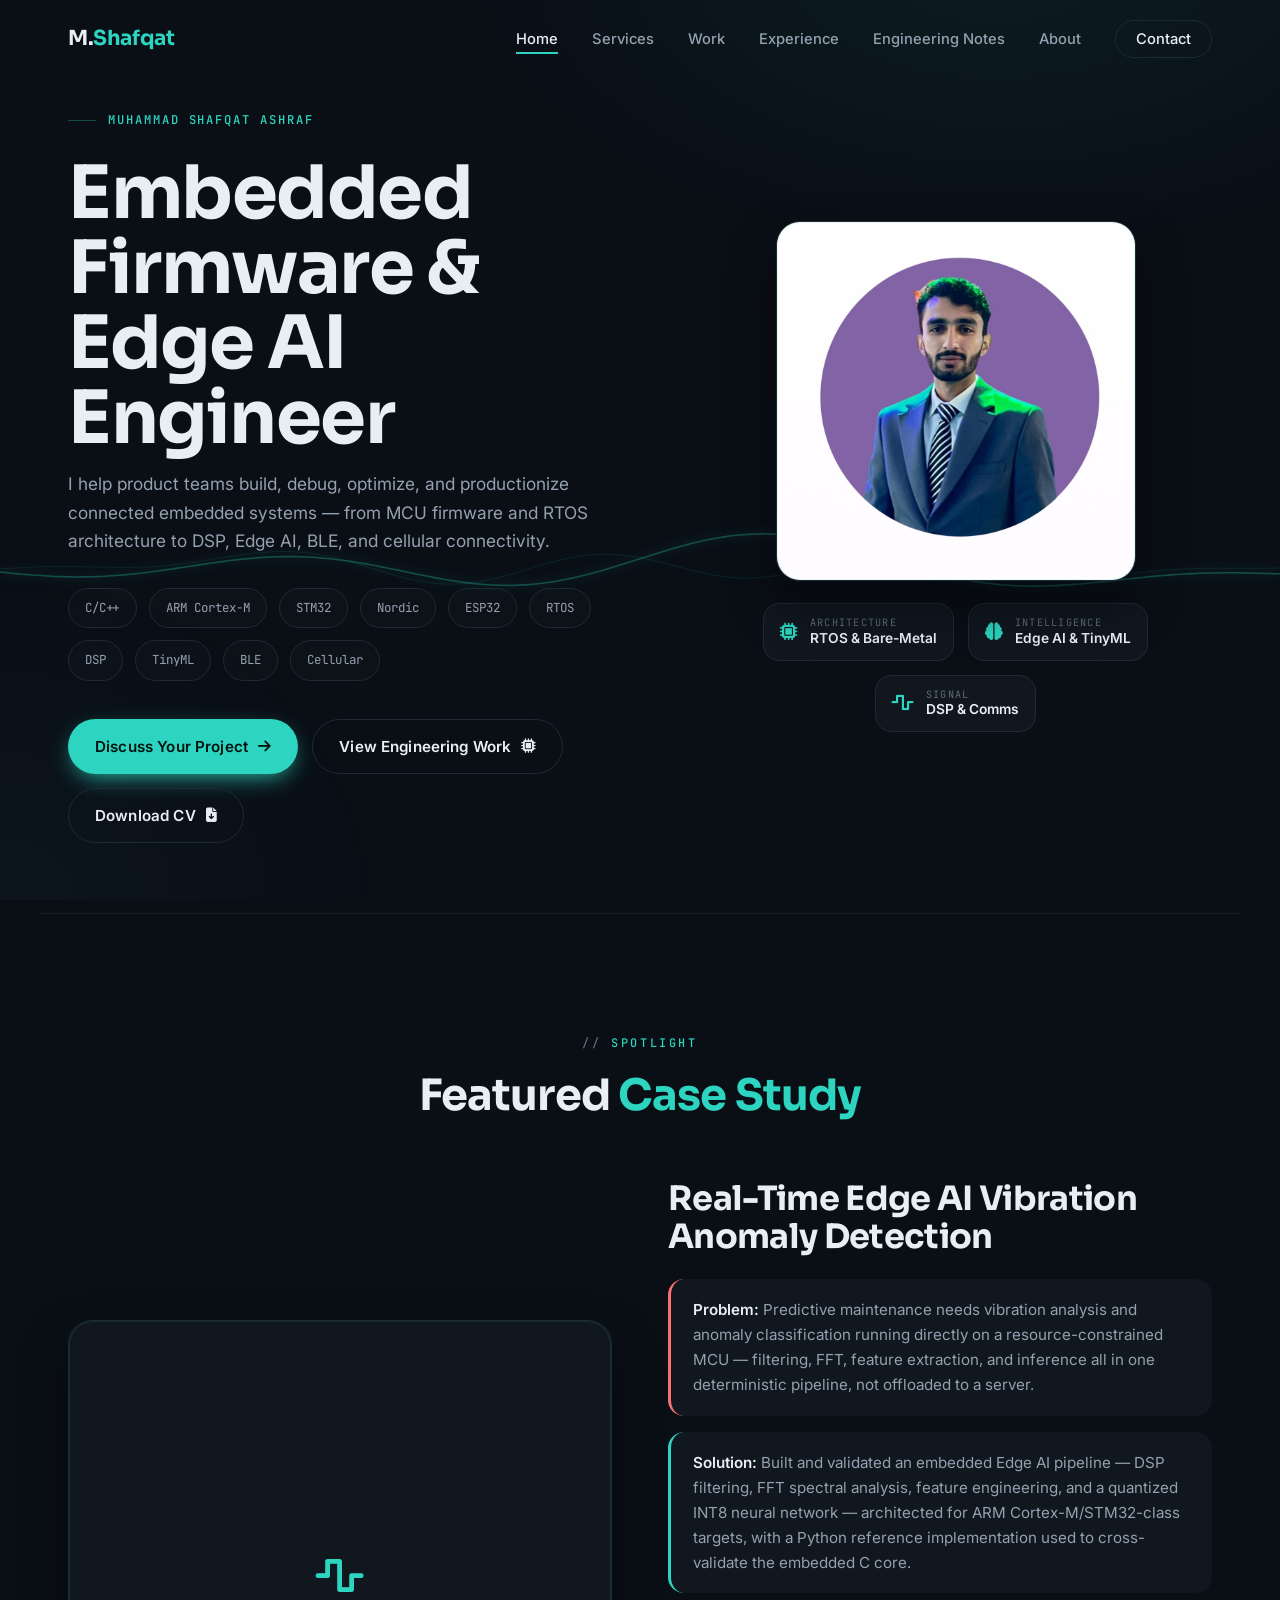
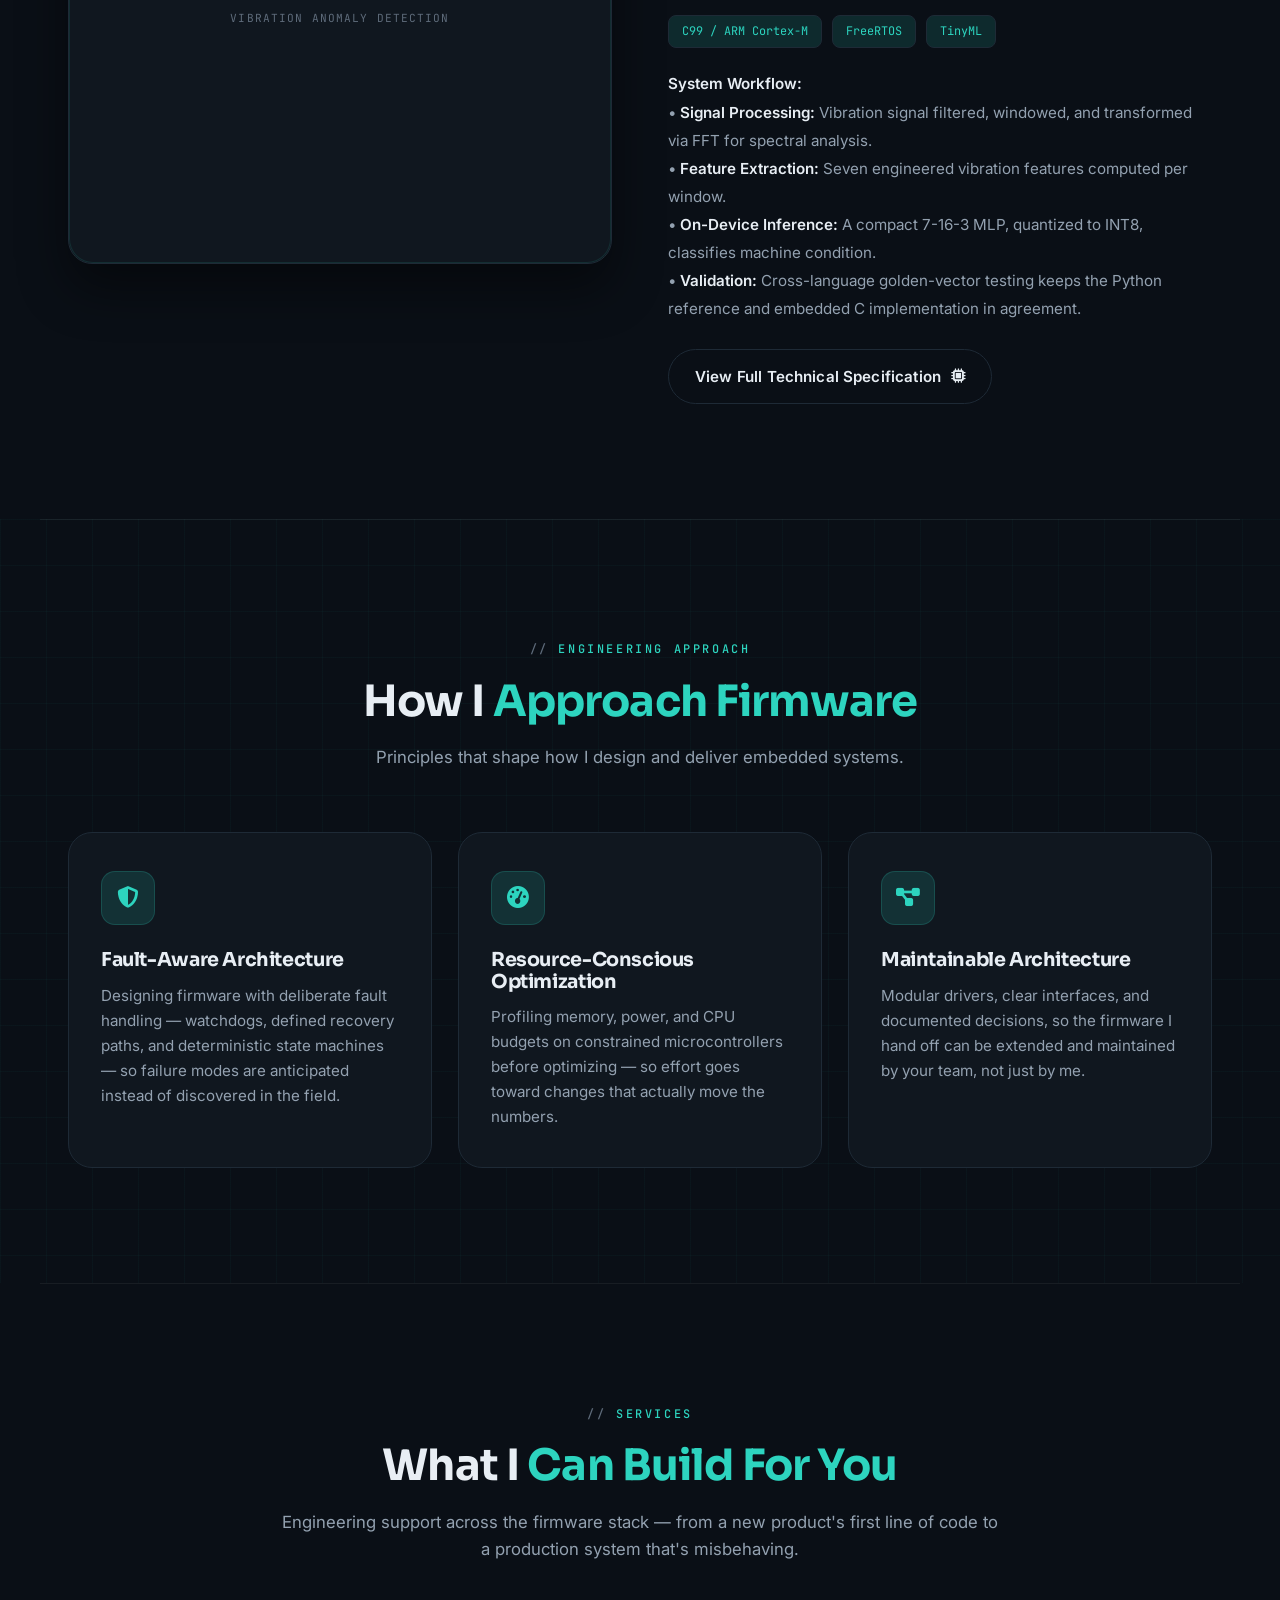
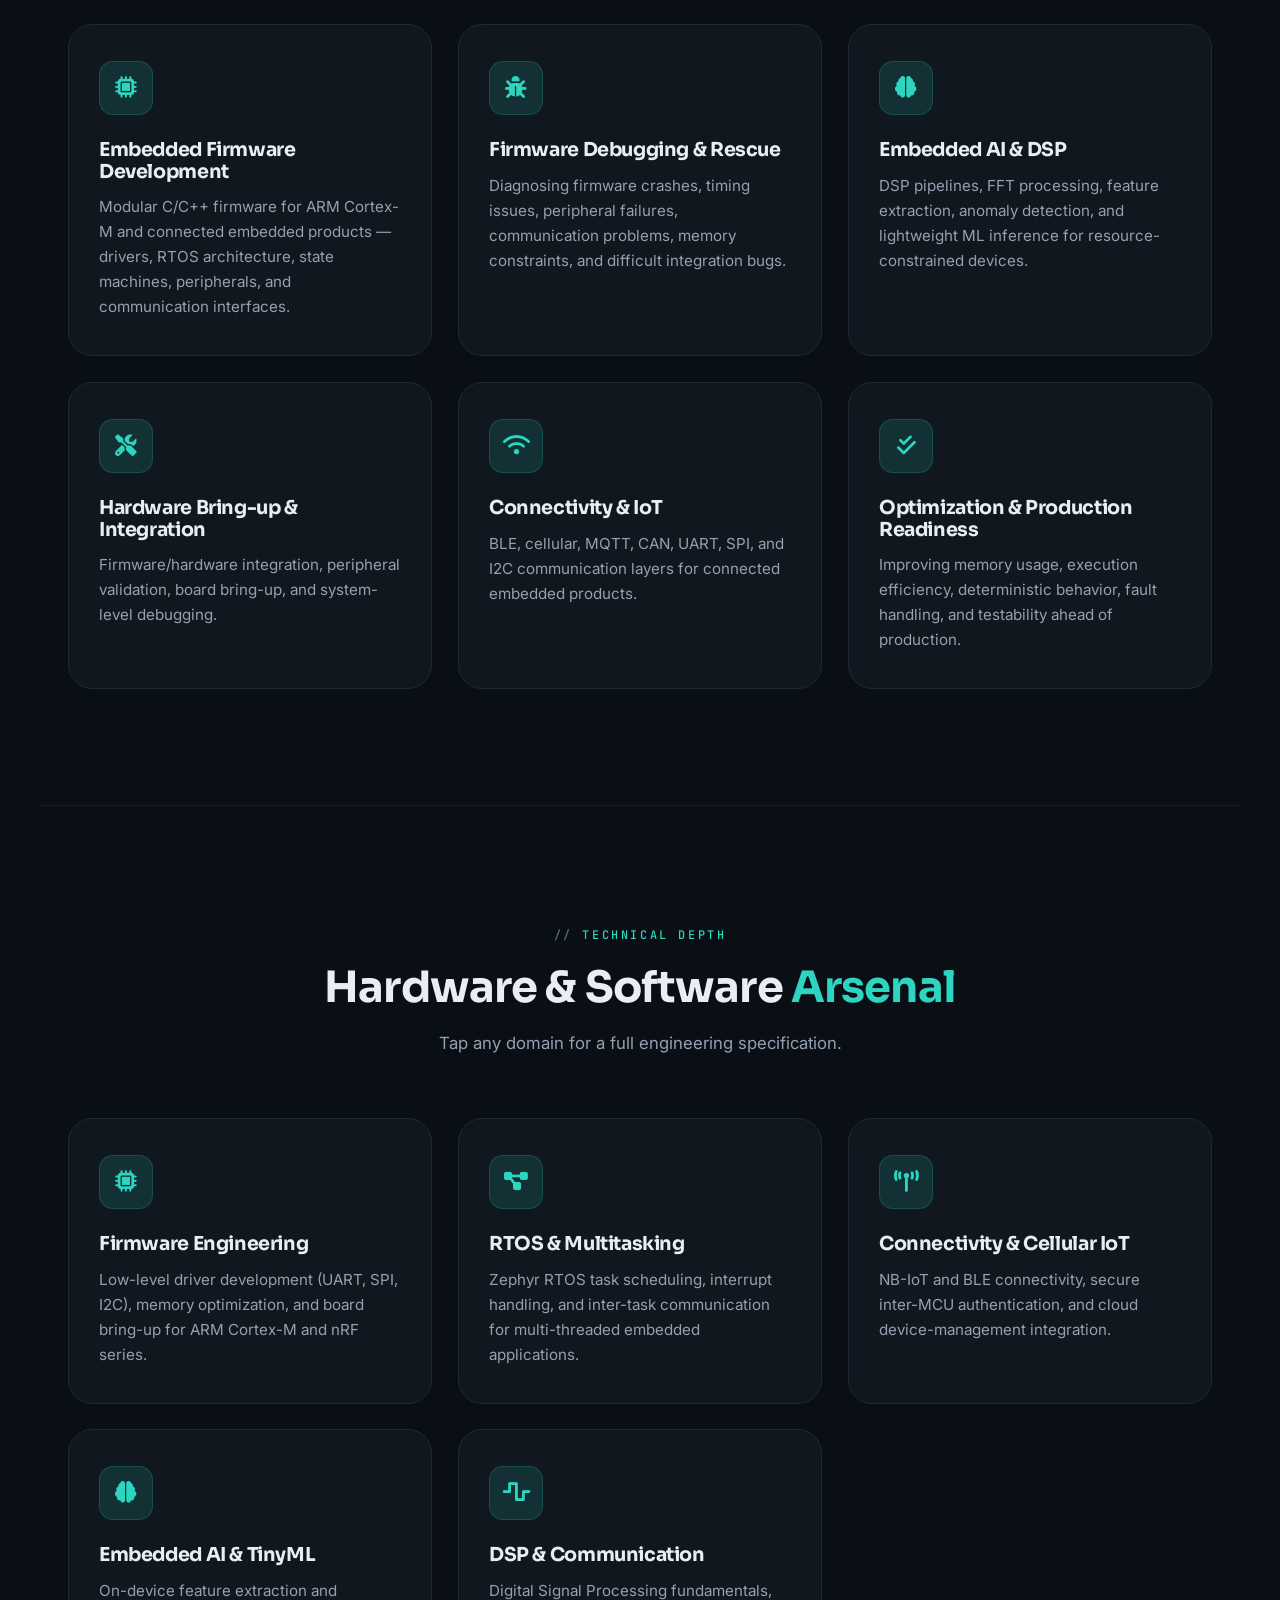
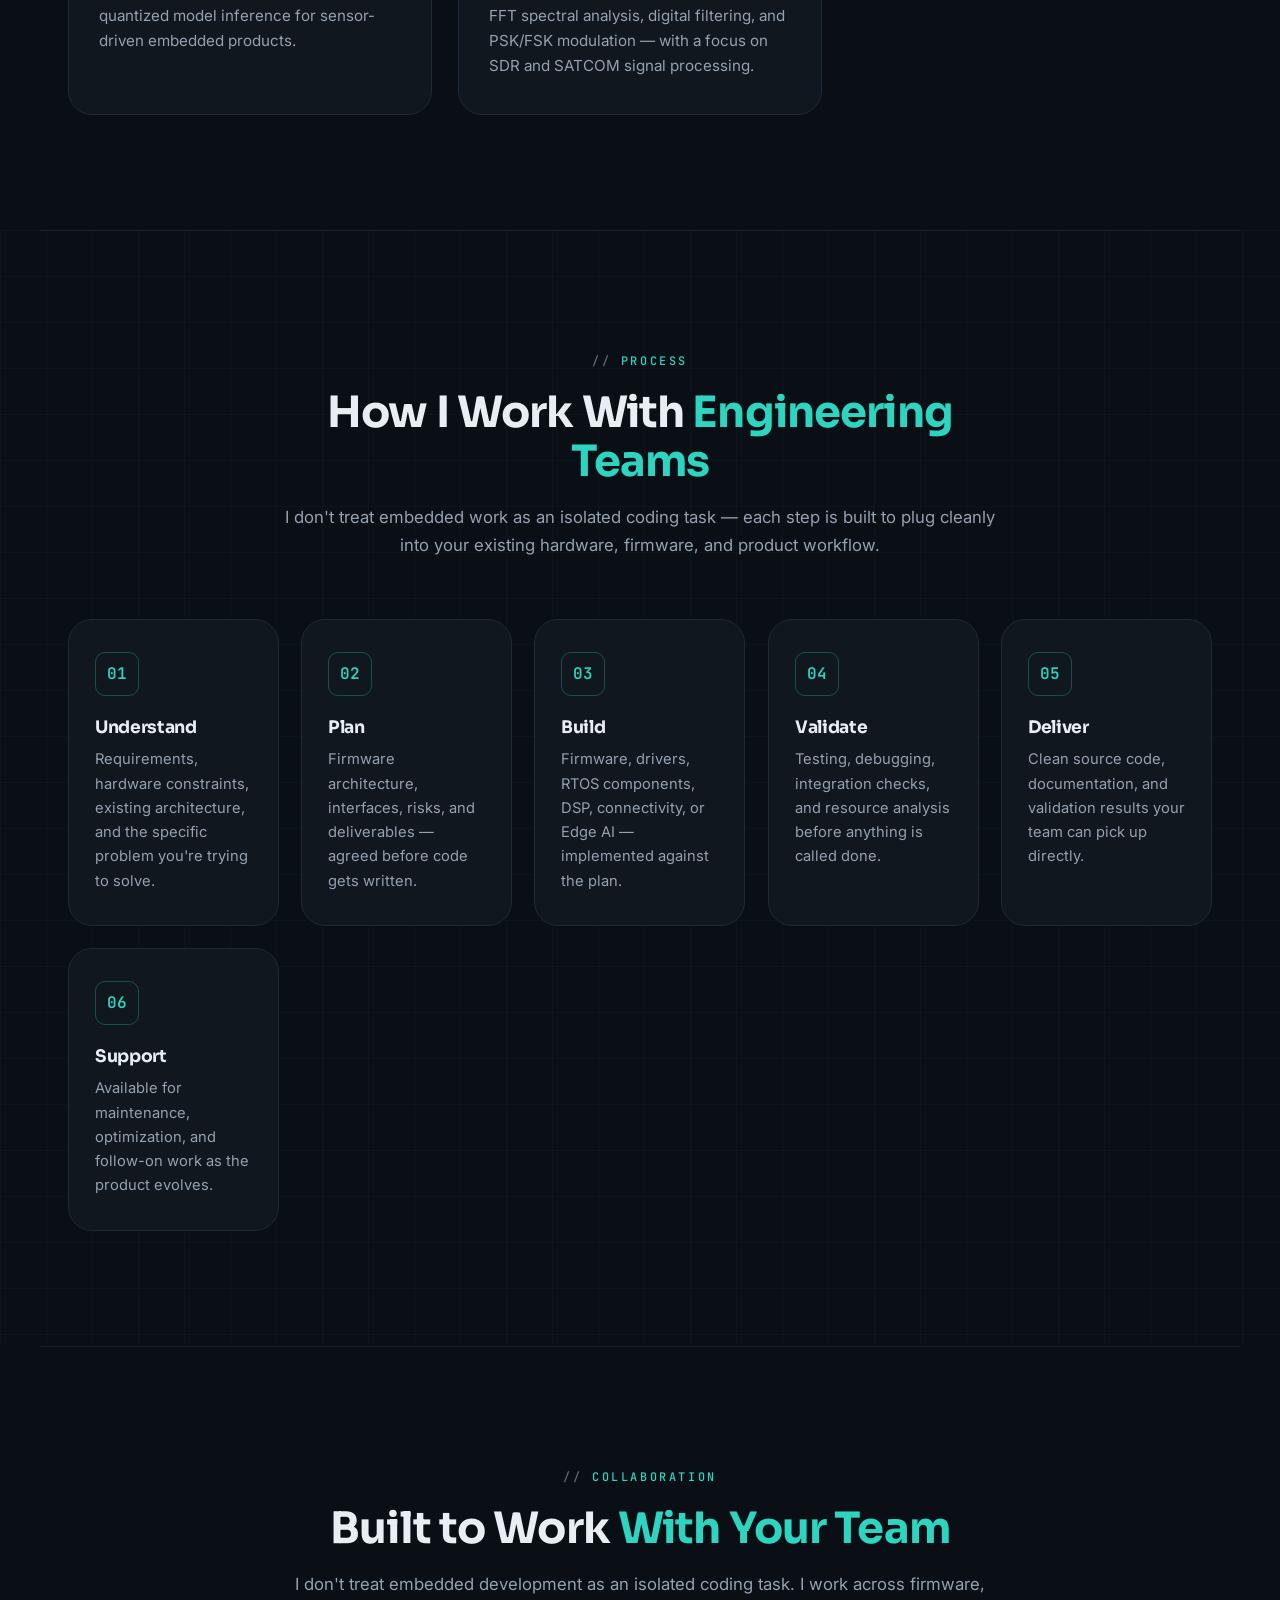
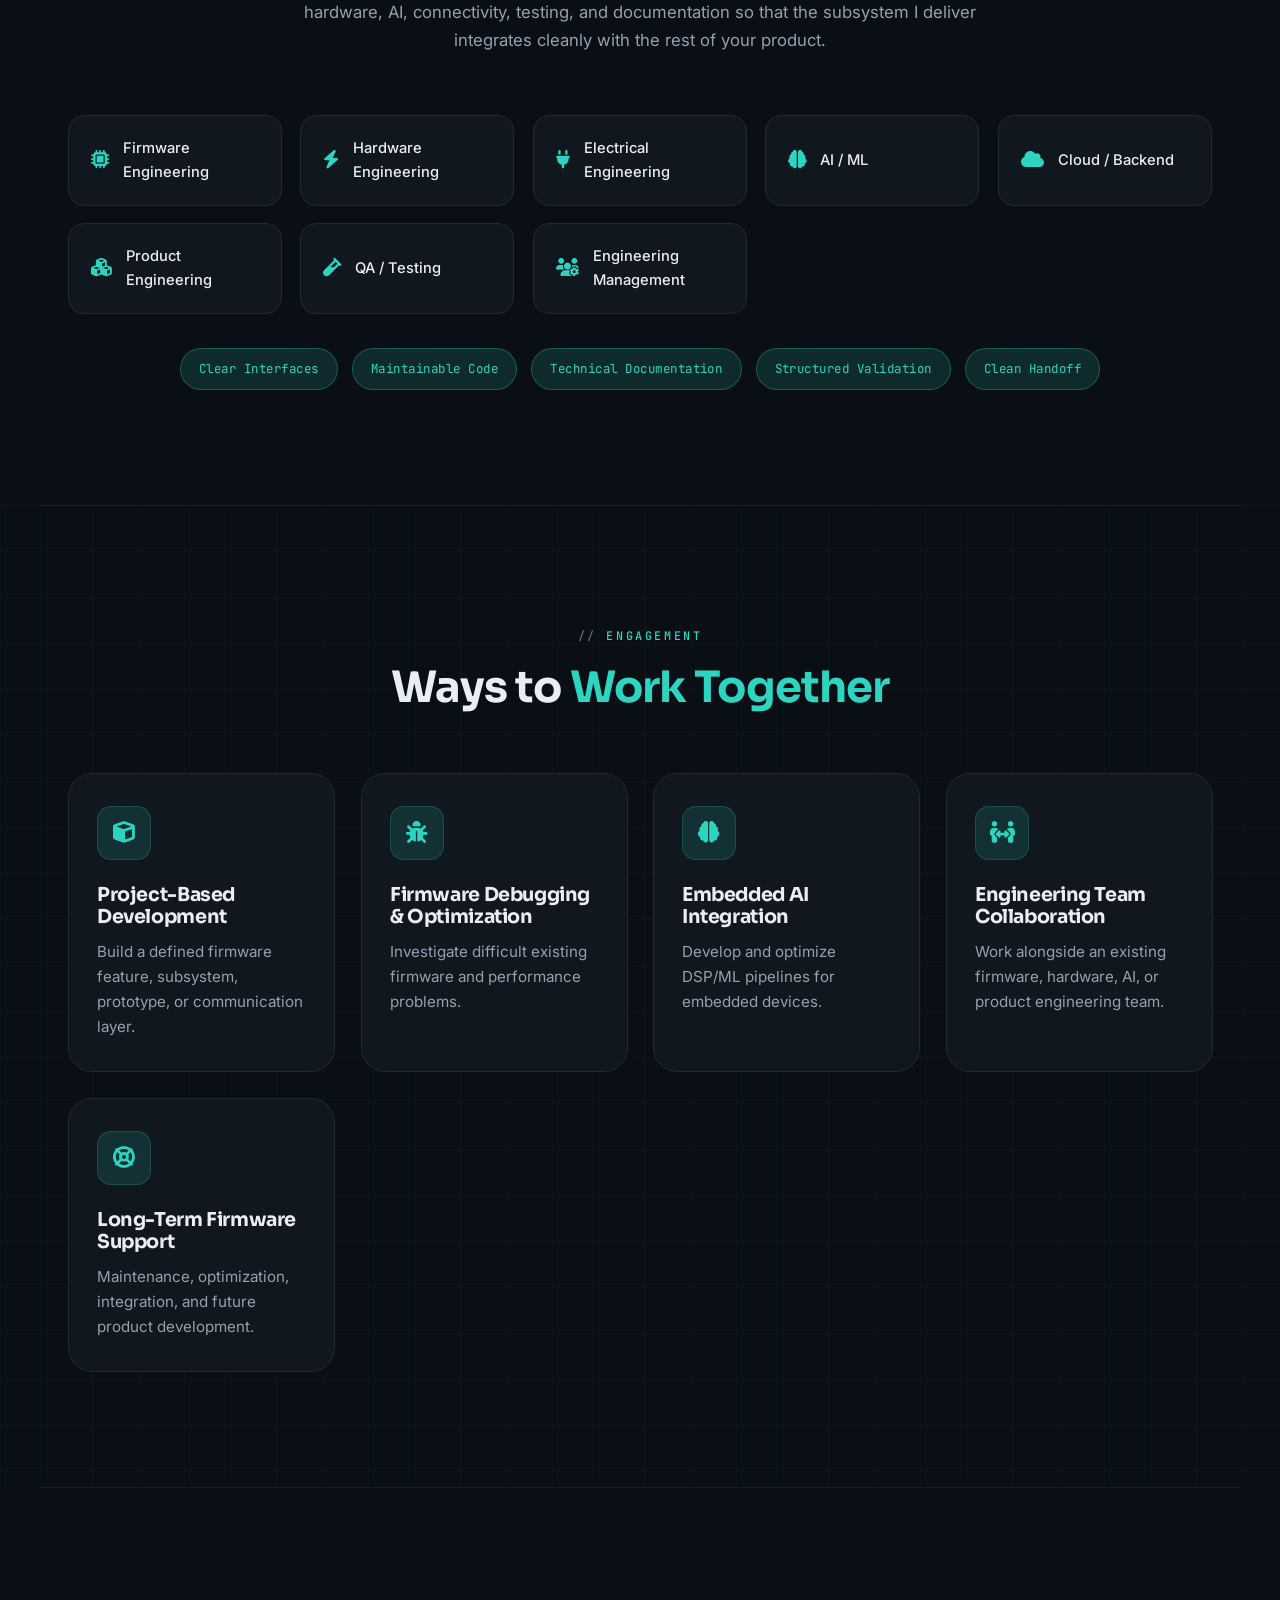
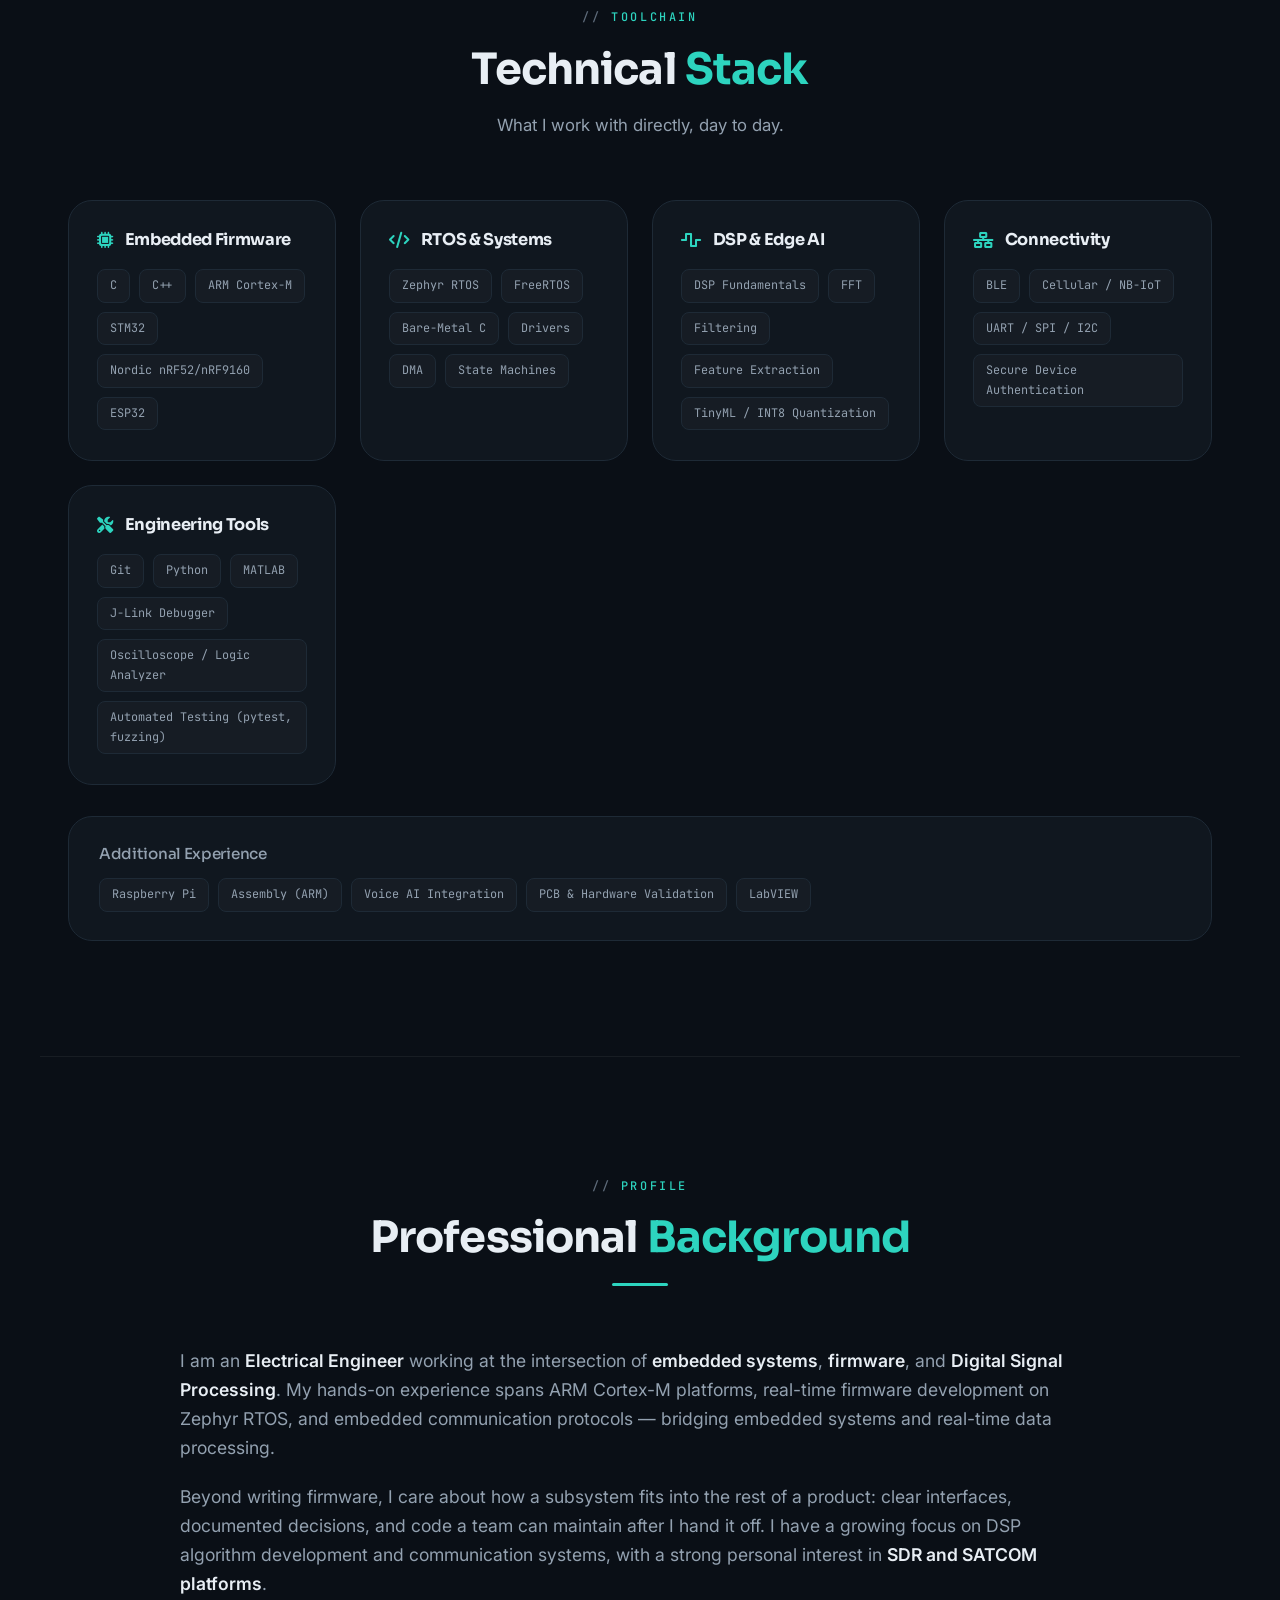
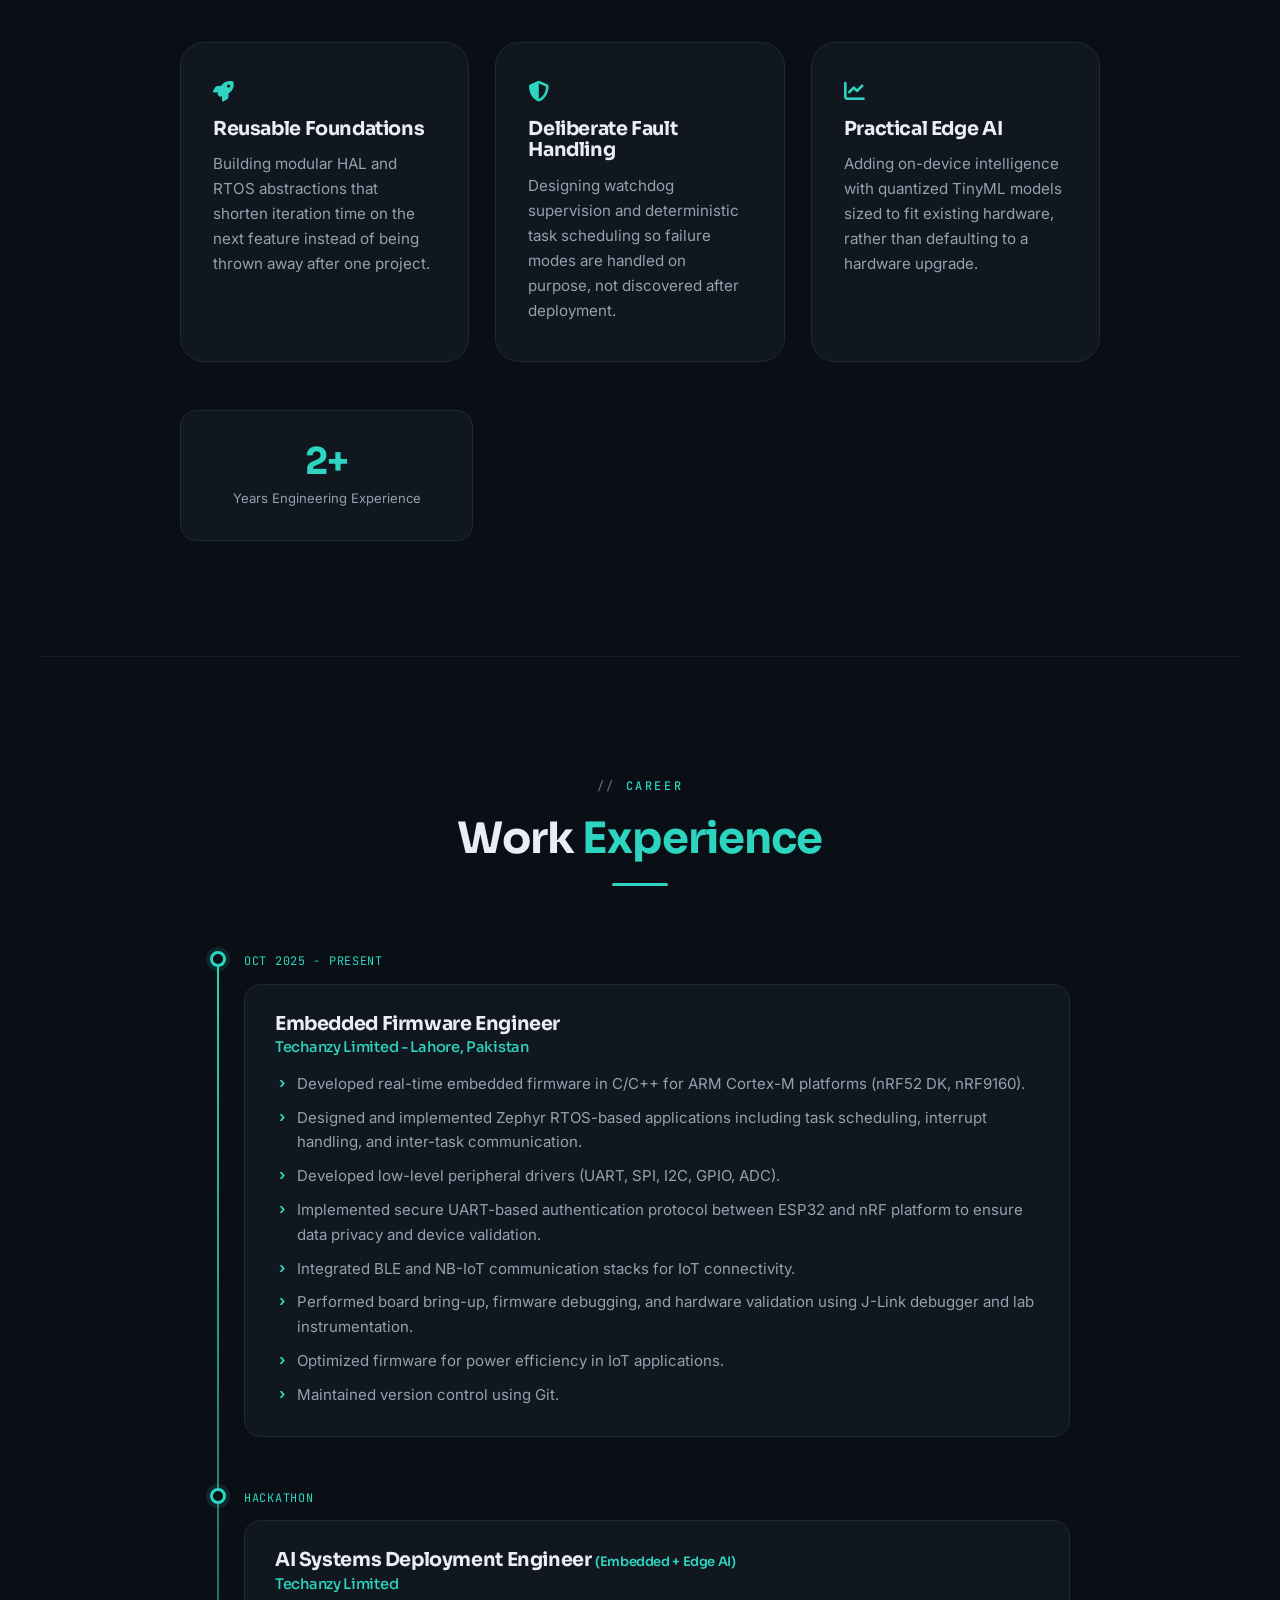
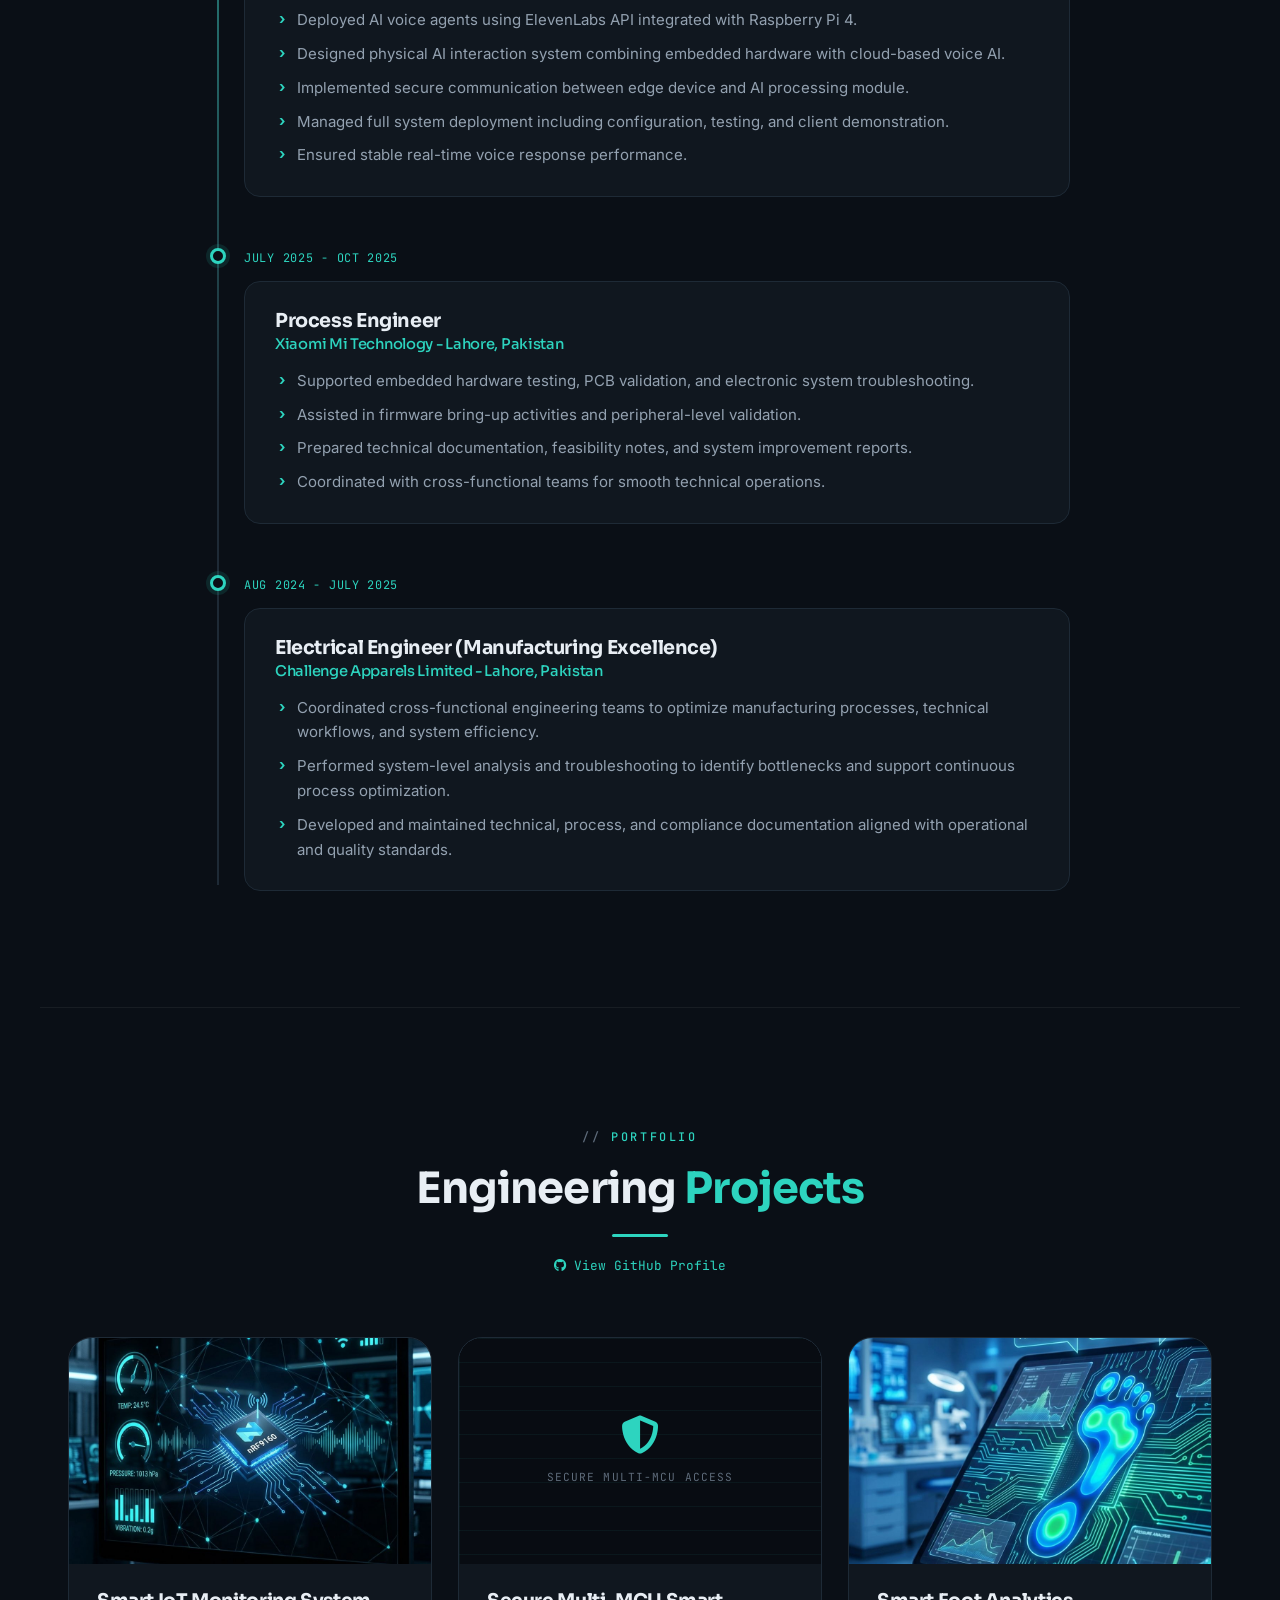
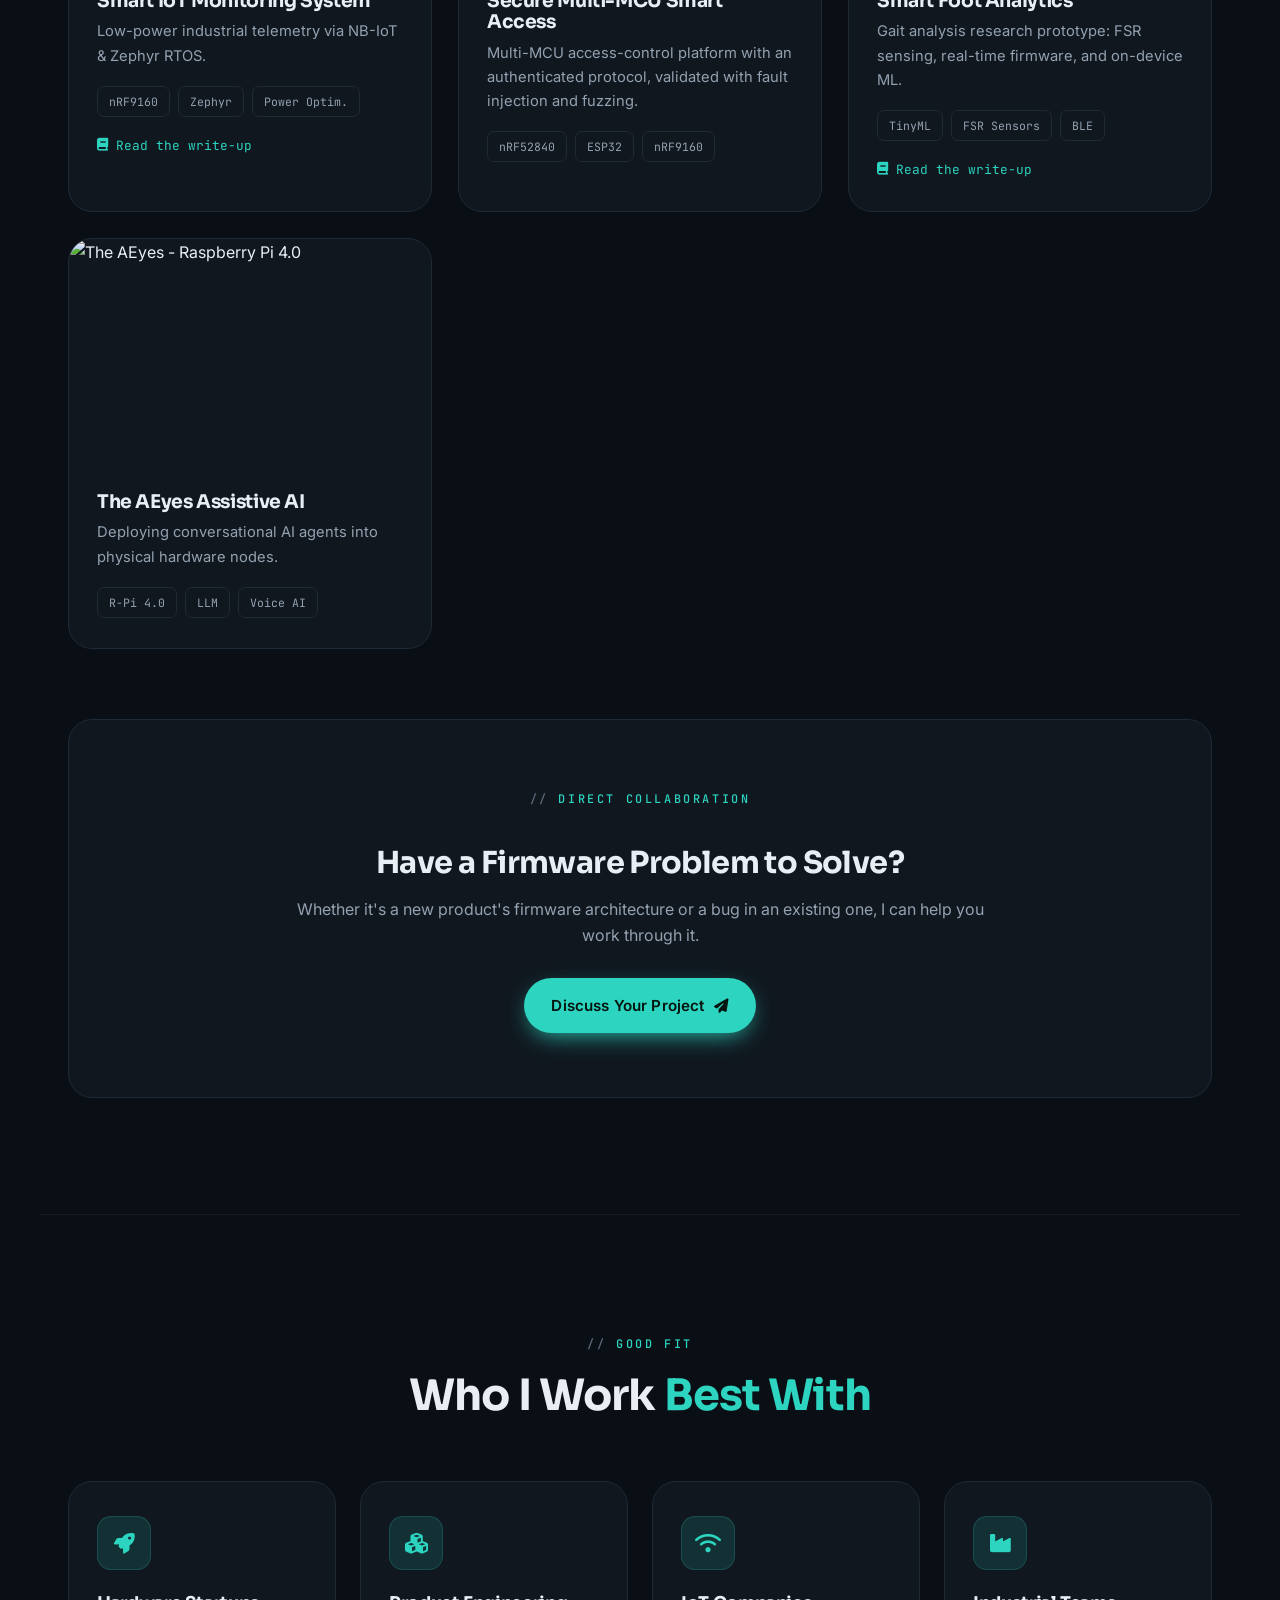
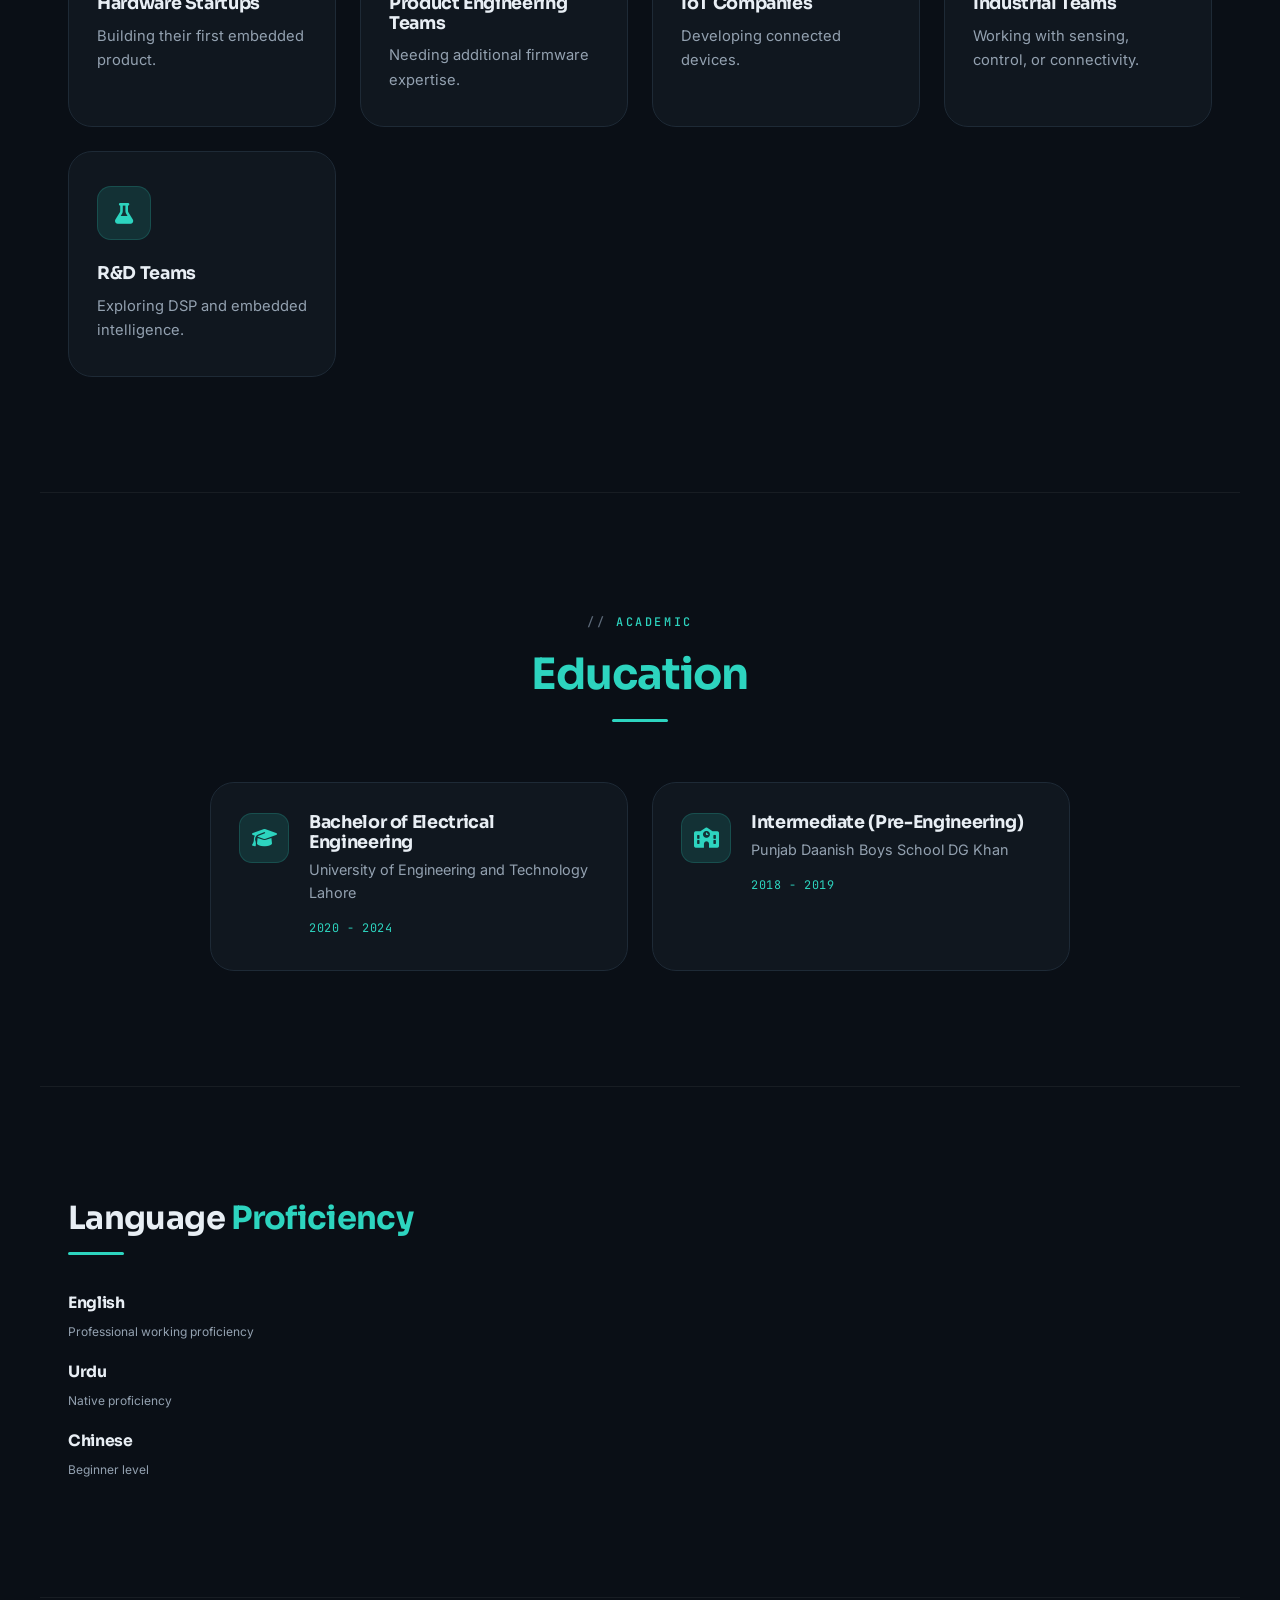
==== commit 3b886f2f: "Add email/WhatsApp choice to contact form; fix hollow card modals Contact form: - Replace the single" ====
--- a/index.html
+++ b/index.html
@@ -230,20 +230,29 @@
                     <p>Principles that shape how I design and deliver embedded systems.</p>
                 </div>
                 <div class="value-pillars">
-                    <div class="pillar reveal">
+                    <div class="pillar reveal"
+                        data-title="Fault-Aware Architecture"
+                        data-tech="Watchdogs · Recovery Paths · State Machines"
+                        data-desc="<div class='spec-overview'><p>Firmware fails. The real question is whether it fails safely, visibly, and recoverably — or silently, in the field, on a customer's hardware.</p></div><div class='spec-section'><h4>What This Looks Like in Practice</h4><ul><li><strong>Watchdog Supervision:</strong> Hardware and software watchdogs sized to the real worst-case execution time of the tasks they protect, not added as an afterthought checkbox.</li><li><strong>Defined Recovery Paths:</strong> Every state machine has an explicit path back to a known-safe state after a fault, rather than assuming the happy path is the only path.</li><li><strong>Deterministic Failure Modes:</strong> Designing so a given fault produces the same, predictable behavior every time — which is what makes a fault debuggable instead of a mystery.</li></ul></div><div class='spec-section'><h4>Why It Matters to You</h4><ul><li>A product that fails predictably is one your support team can diagnose from a log — not one that generates a ticket saying &quot;it just froze.&quot;</li></ul></div>">
                         <div class="pillar-icon"><i class="fas fa-shield-alt"></i></div>
                         <h3>Fault-Aware Architecture</h3>
                         <p>Designing firmware with deliberate fault handling — watchdogs, defined recovery paths, and
                             deterministic state machines — so failure modes are anticipated instead of discovered in the
                             field.</p>
                     </div>
-                    <div class="pillar reveal">
+                    <div class="pillar reveal"
+                        data-title="Resource-Conscious Optimization"
+                        data-tech="Profiling · Memory Budgeting · Power"
+                        data-desc="<div class='spec-overview'><p>Optimization without measurement is guessing. Before changing anything for performance or memory, the budget gets measured first.</p></div><div class='spec-section'><h4>What This Looks Like in Practice</h4><ul><li><strong>Measure First:</strong> Symbol-level memory analysis (e.g. Zephyr's <code>ram_report</code>/<code>rom_report</code>) before touching anything, so effort goes where the bytes and cycles actually are.</li><li><strong>Right-Sized, Not Minimal:</strong> Stacks, buffers, and heaps sized to their real high-water mark plus a safety margin — not guessed, and not padded &quot;just in case.&quot;</li><li><strong>Power as a Design Constraint:</strong> Treating the power budget as a first-class requirement from the architecture stage, not a tuning pass bolted on at the end.</li></ul></div><div class='spec-section'><h4>Why It Matters to You</h4><ul><li>The optimization that ships is the one that was actually measured — avoiding both the wasted RAM of over-provisioning and the crash-in-production risk of under-provisioning.</li></ul></div>">
                         <div class="pillar-icon"><i class="fas fa-tachometer-alt"></i></div>
                         <h3>Resource-Conscious Optimization</h3>
                         <p>Profiling memory, power, and CPU budgets on constrained microcontrollers before optimizing —
                             so effort goes toward changes that actually move the numbers.</p>
                     </div>
-                    <div class="pillar reveal">
+                    <div class="pillar reveal"
+                        data-title="Maintainable Architecture"
+                        data-tech="Modular Drivers · Interfaces · Documentation"
+                        data-desc="<div class='spec-overview'><p>The firmware I hand off needs to survive contact with your team after I'm no longer in the room.</p></div><div class='spec-section'><h4>What This Looks Like in Practice</h4><ul><li><strong>Modular Drivers:</strong> Peripheral drivers written behind clear interfaces, so swapping a sensor or MCU variant doesn't mean rewriting application logic.</li><li><strong>Documented Decisions:</strong> The &quot;why,&quot; not just the &quot;what&quot; — so a future maintainer isn't left reverse-engineering intent from code alone.</li><li><strong>Clean Handoff:</strong> Source code and structure organized for a team to pick up and extend, not just for a demo.</li></ul></div><div class='spec-section'><h4>Why It Matters to You</h4><ul><li>Firmware only one person can safely touch is a liability — this is about reducing your dependency on any single engineer, including me.</li></ul></div>">
                         <div class="pillar-icon"><i class="fas fa-project-diagram"></i></div>
                         <h3>Maintainable Architecture</h3>
                         <p>Modular drivers, clear interfaces, and documented decisions, so the firmware I hand off can be
@@ -263,37 +272,55 @@
                         production system that's misbehaving.</p>
                 </div>
                 <div class="solutions-grid">
-                    <div class="solution-card reveal">
+                    <div class="solution-card reveal"
+                        data-title="Embedded Firmware Development"
+                        data-tech="C/C++ · ARM Cortex-M · RTOS Architecture"
+                        data-desc="<div class='spec-overview'><p><strong>Problem:</strong> New embedded products need firmware structured to grow — drivers, RTOS task architecture, and communication interfaces that don't have to be rewritten every time a requirement changes.</p></div><div class='spec-section'><h4>Capability</h4><ul><li>Modular C/C++ firmware built around clear interfaces between drivers, application logic, and communication layers.</li><li>Zephyr RTOS task/queue/semaphore primitives used to keep responsibilities separated — sensor acquisition, control, and communication each in their own lane.</li></ul></div><div class='spec-section'><h4>Outcome</h4><ul><li>A codebase your team can extend without archaeology — new peripherals and features added at the interface boundary instead of threaded through existing logic.</li></ul></div>">
                         <div class="solution-icon"><i class="fas fa-microchip"></i></div>
                         <h3>Embedded Firmware Development</h3>
                         <p>Modular C/C++ firmware for ARM Cortex-M and connected embedded products — drivers, RTOS
                             architecture, state machines, peripherals, and communication interfaces.</p>
                     </div>
-                    <div class="solution-card reveal">
+                    <div class="solution-card reveal"
+                        data-title="Firmware Debugging & Rescue"
+                        data-tech="Root-Cause Analysis · J-Link · Hardware Instrumentation"
+                        data-desc="<div class='spec-overview'><p><strong>Problem:</strong> The hardest bugs in embedded systems — intermittent crashes, timing-dependent failures, communication faults that only show up under load — are exactly the ones generic debugging advice doesn't help with.</p></div><div class='spec-section'><h4>Capability</h4><ul><li>Systematic root-cause investigation using J-Link debugging, hardware instrumentation (oscilloscope/logic analyzer), and structured hypothesis testing rather than guess-and-recompile.</li></ul></div><div class='spec-section'><h4>Outcome</h4><ul><li>A fixed root cause with a clear explanation of why it happened — not a patch that happens to make the symptom go away.</li></ul></div>">
                         <div class="solution-icon"><i class="fas fa-bug"></i></div>
                         <h3>Firmware Debugging & Rescue</h3>
                         <p>Diagnosing firmware crashes, timing issues, peripheral failures, communication problems,
                             memory constraints, and difficult integration bugs.</p>
                     </div>
-                    <div class="solution-card reveal">
+                    <div class="solution-card reveal"
+                        data-title="Embedded AI & DSP"
+                        data-tech="DSP · FFT · TinyML · Quantization"
+                        data-desc="<div class='spec-overview'><p><strong>Problem:</strong> Getting a sensing or ML idea from &quot;works in Python&quot; to &quot;runs deterministically on a microcontroller&quot; is a different engineering problem than training the model.</p></div><div class='spec-section'><h4>Capability</h4><ul><li>DSP pipelines — filtering, FFT, feature extraction — and quantized model deployment, validated with cross-language testing so the embedded implementation is checked against the reference rather than assumed to match.</li></ul></div><div class='spec-section'><h4>Outcome</h4><ul><li>On-device intelligence that runs within your memory and timing budget — demonstrated in the Vibration Anomaly Detection and Smart Foot case studies below.</li></ul></div>">
                         <div class="solution-icon"><i class="fas fa-brain"></i></div>
                         <h3>Embedded AI & DSP</h3>
                         <p>DSP pipelines, FFT processing, feature extraction, anomaly detection, and lightweight ML
                             inference for resource-constrained devices.</p>
                     </div>
-                    <div class="solution-card reveal">
+                    <div class="solution-card reveal"
+                        data-title="Hardware Bring-up & Integration"
+                        data-tech="Peripheral Validation · Board Bring-up"
+                        data-desc="<div class='spec-overview'><p><strong>Problem:</strong> A new PCB revision or first prototype run always surfaces surprises — peripherals that don't respond as datasheeted, timing that doesn't match assumptions, integration issues that only show up with real hardware in the loop.</p></div><div class='spec-section'><h4>Capability</h4><ul><li>Peripheral validation, board bring-up, and systematic hardware-software integration debugging using lab instrumentation.</li></ul></div><div class='spec-section'><h4>Outcome</h4><ul><li>A working path from bare board to validated firmware, with issues found and documented as they're resolved — not discovered later in production.</li></ul></div>">
                         <div class="solution-icon"><i class="fas fa-tools"></i></div>
                         <h3>Hardware Bring-up & Integration</h3>
                         <p>Firmware/hardware integration, peripheral validation, board bring-up, and system-level
                             debugging.</p>
                     </div>
-                    <div class="solution-card reveal">
+                    <div class="solution-card reveal"
+                        data-title="Connectivity & IoT"
+                        data-tech="BLE · Cellular/NB-IoT · Secure Authentication"
+                        data-desc="<div class='spec-overview'><p><strong>Problem:</strong> Connecting a device is more than opening a socket — it's memory budgeting for the stack, authentication between components, and a cloud integration that doesn't assume a perfect network.</p></div><div class='spec-section'><h4>Capability</h4><ul><li>BLE, cellular/NB-IoT, and inter-MCU secure communication — challenge-response authentication, CRC-protected framing, replay protection — plus UART/SPI/I2C at the peripheral level.</li></ul></div><div class='spec-section'><h4>Outcome</h4><ul><li>A connectivity layer budgeted for the memory it actually has and hardened against real network failure modes — not just a demo that works on the bench.</li></ul></div>">
                         <div class="solution-icon"><i class="fas fa-wifi"></i></div>
                         <h3>Connectivity & IoT</h3>
                         <p>BLE, cellular, MQTT, CAN, UART, SPI, and I2C communication layers for connected embedded
                             products.</p>
                     </div>
-                    <div class="solution-card reveal">
+                    <div class="solution-card reveal"
+                        data-title="Optimization & Production Readiness"
+                        data-tech="Memory Profiling · Static Allocation · Testing"
+                        data-desc="<div class='spec-overview'><p><strong>Problem:</strong> Firmware that works in the lab and firmware that's ready to ship are not the same thing — production needs measured resource usage, deterministic behavior, and test coverage.</p></div><div class='spec-section'><h4>Capability</h4><ul><li>Symbol-level memory profiling before optimizing, static allocation discipline, and automated test suites — including fault injection and fuzzing where warranted — built alongside the firmware, not after.</li></ul></div><div class='spec-section'><h4>Outcome</h4><ul><li>A production-readiness picture backed by numbers — memory usage measured, not guessed; behavior tested, not assumed.</li></ul></div>">
                         <div class="solution-icon"><i class="fas fa-check-double"></i></div>
                         <h3>Optimization & Production Readiness</h3>
                         <p>Improving memory usage, execution efficiency, deterministic behavior, fault handling, and
@@ -367,36 +394,54 @@
                         your existing hardware, firmware, and product workflow.</p>
                 </div>
                 <div class="workflow-grid">
-                    <div class="workflow-step reveal">
+                    <div class="workflow-step reveal"
+                        data-title="01 — Understand"
+                        data-tech="Requirements · Constraints · Scope"
+                        data-desc="<div class='spec-overview'><p>Skipping this step is the most common cause of rework — building the right thing wrong is still wrong.</p></div><div class='spec-section'><h4>What Happens</h4><ul><li>Requirements gathering, a look at existing architecture and hardware constraints, and — critically — understanding the specific problem you're actually trying to solve, which is sometimes different from how it was first framed.</li></ul></div><div class='spec-section'><h4>Output</h4><ul><li>A shared understanding of scope, constraints, and what &quot;done&quot; looks like, agreed before any design work starts.</li></ul></div>">
                         <div class="step-num">01</div>
                         <h3>Understand</h3>
                         <p>Requirements, hardware constraints, existing architecture, and the specific problem you're
                             trying to solve.</p>
                     </div>
-                    <div class="workflow-step reveal">
+                    <div class="workflow-step reveal"
+                        data-title="02 — Plan"
+                        data-tech="Architecture · Interfaces · Risk"
+                        data-desc="<div class='spec-overview'><p>Architecture decisions are expensive to reverse once code is written against them.</p></div><div class='spec-section'><h4>What Happens</h4><ul><li>Firmware architecture, module interfaces, identified risks, and deliverables laid out and agreed with you before implementation begins.</li></ul></div><div class='spec-section'><h4>Output</h4><ul><li>A plan you've seen and signed off on — no surprises about scope once building starts.</li></ul></div>">
                         <div class="step-num">02</div>
                         <h3>Plan</h3>
                         <p>Firmware architecture, interfaces, risks, and deliverables — agreed before code gets
                             written.</p>
                     </div>
-                    <div class="workflow-step reveal">
+                    <div class="workflow-step reveal"
+                        data-title="03 — Build"
+                        data-tech="Firmware · Drivers · RTOS · DSP"
+                        data-desc="<div class='spec-overview'><p>Implementation against the agreed plan — firmware, drivers, RTOS components, DSP, connectivity, or Edge AI, whichever the project calls for.</p></div><div class='spec-section'><h4>What Happens</h4><ul><li>Development with the same discipline described throughout this site — static allocation where appropriate, modular interfaces, and fault handling built in rather than retrofitted.</li></ul></div><div class='spec-section'><h4>Output</h4><ul><li>Working code, reviewed against the plan as it's built, not just at the end.</li></ul></div>">
                         <div class="step-num">03</div>
                         <h3>Build</h3>
                         <p>Firmware, drivers, RTOS components, DSP, connectivity, or Edge AI — implemented against the
                             plan.</p>
                     </div>
-                    <div class="workflow-step reveal">
+                    <div class="workflow-step reveal"
+                        data-title="04 — Validate"
+                        data-tech="Testing · Integration · Resource Analysis"
+                        data-desc="<div class='spec-overview'><p>&quot;It works on my bench&quot; and &quot;it's ready&quot; are different claims — validation is what closes that gap.</p></div><div class='spec-section'><h4>What Happens</h4><ul><li>Testing, debugging, integration checks, and resource analysis — scaled to what the project actually needs, from basic bring-up tests to structured fault injection and fuzzing for safety- or security-relevant systems.</li></ul></div><div class='spec-section'><h4>Output</h4><ul><li>Evidence, not assurance — test results you can look at yourself.</li></ul></div>">
                         <div class="step-num">04</div>
                         <h3>Validate</h3>
                         <p>Testing, debugging, integration checks, and resource analysis before anything is called
                             done.</p>
                     </div>
-                    <div class="workflow-step reveal">
+                    <div class="workflow-step reveal"
+                        data-title="05 — Deliver"
+                        data-tech="Source Code · Documentation"
+                        data-desc="<div class='spec-overview'><p>A deliverable is more than a zip file of source code.</p></div><div class='spec-section'><h4>What Happens</h4><ul><li>Clean, documented source code and validation results handed off in a form your team can pick up and run with.</li></ul></div><div class='spec-section'><h4>Output</h4><ul><li>Documentation that explains the &quot;why&quot; behind non-obvious decisions, not just a code dump.</li></ul></div>">
                         <div class="step-num">05</div>
                         <h3>Deliver</h3>
                         <p>Clean source code, documentation, and validation results your team can pick up directly.</p>
                     </div>
-                    <div class="workflow-step reveal">
+                    <div class="workflow-step reveal"
+                        data-title="06 — Support"
+                        data-tech="Maintenance · Optimization"
+                        data-desc="<div class='spec-overview'><p>Products keep evolving after the initial delivery.</p></div><div class='spec-section'><h4>What Happens</h4><ul><li>Available for maintenance, optimization, and follow-on feature work as your product and requirements change.</li></ul></div><div class='spec-section'><h4>Output</h4><ul><li>Continuity — you're not starting from zero with a new engineer every time something needs to change.</li></ul></div>">
                         <div class="step-num">06</div>
                         <h3>Support</h3>
                         <p>Available for maintenance, optimization, and follow-on work as the product evolves.</p>
@@ -443,27 +488,42 @@
                     <h2>Ways to <span>Work Together</span></h2>
                 </div>
                 <div class="engagement-grid">
-                    <div class="together-card reveal">
+                    <div class="together-card reveal"
+                        data-title="Project-Based Development"
+                        data-tech="Defined Scope · Fixed Deliverable"
+                        data-desc="<div class='spec-overview'><p>The most common engagement shape — a defined firmware feature, subsystem, prototype, or communication layer with a clear scope and endpoint.</p></div><div class='spec-section'><h4>Best Fit</h4><ul><li>You know what needs to be built and want it delivered as a self-contained piece of work.</li></ul></div><div class='spec-section'><h4>What to Expect</h4><ul><li>Scoped requirements up front (see &quot;How I Work With Engineering Teams&quot; above), then delivery against that scope.</li></ul></div>">
                         <div class="solution-icon"><i class="fas fa-cube"></i></div>
                         <h3>Project-Based Development</h3>
                         <p>Build a defined firmware feature, subsystem, prototype, or communication layer.</p>
                     </div>
-                    <div class="together-card reveal">
+                    <div class="together-card reveal"
+                        data-title="Firmware Debugging & Optimization"
+                        data-tech="Root-Cause Investigation"
+                        data-desc="<div class='spec-overview'><p>Investigating difficult existing firmware and performance problems in a codebase you already have.</p></div><div class='spec-section'><h4>Best Fit</h4><ul><li>A system that's misbehaving, underperforming, or hitting memory/timing limits, and needs someone to dig in rather than start over.</li></ul></div><div class='spec-section'><h4>What to Expect</h4><ul><li>Root-cause investigation using your actual codebase and hardware — not a rewrite-from-scratch recommendation unless that's genuinely warranted.</li></ul></div>">
                         <div class="solution-icon"><i class="fas fa-bug"></i></div>
                         <h3>Firmware Debugging & Optimization</h3>
                         <p>Investigate difficult existing firmware and performance problems.</p>
                     </div>
-                    <div class="together-card reveal">
+                    <div class="together-card reveal"
+                        data-title="Embedded AI Integration"
+                        data-tech="DSP · TinyML · Cross-Validation"
+                        data-desc="<div class='spec-overview'><p>Developing and optimizing DSP/ML pipelines for embedded devices — from feature engineering through quantized on-device inference.</p></div><div class='spec-section'><h4>Best Fit</h4><ul><li>You have a sensing or classification problem and need it running on constrained hardware, not a server.</li></ul></div><div class='spec-section'><h4>What to Expect</h4><ul><li>A cross-validated implementation — the embedded output is checked against a reference implementation, not just assumed correct.</li></ul></div>">
                         <div class="solution-icon"><i class="fas fa-brain"></i></div>
                         <h3>Embedded AI Integration</h3>
                         <p>Develop and optimize DSP/ML pipelines for embedded devices.</p>
                     </div>
-                    <div class="together-card reveal">
+                    <div class="together-card reveal"
+                        data-title="Engineering Team Collaboration"
+                        data-tech="Embedded In Your Workflow"
+                        data-desc="<div class='spec-overview'><p>Working alongside an existing firmware, hardware, AI, or product engineering team as an additional set of hands with embedded-specific depth.</p></div><div class='spec-section'><h4>Best Fit</h4><ul><li>Your team has the product vision and some of the pieces, and needs firmware expertise plugged into your existing process — your tools, your git workflow, your standups.</li></ul></div><div class='spec-section'><h4>What to Expect</h4><ul><li>Someone who fits into how your team already works, not someone who requires you to adapt to theirs.</li></ul></div>">
                         <div class="solution-icon"><i class="fas fa-people-arrows"></i></div>
                         <h3>Engineering Team Collaboration</h3>
                         <p>Work alongside an existing firmware, hardware, AI, or product engineering team.</p>
                     </div>
-                    <div class="together-card reveal">
+                    <div class="together-card reveal"
+                        data-title="Long-Term Firmware Support"
+                        data-tech="Ongoing Ownership"
+                        data-desc="<div class='spec-overview'><p>Maintenance, optimization, and follow-on development after initial delivery, on a recurring basis.</p></div><div class='spec-section'><h4>Best Fit</h4><ul><li>A shipped or shipping product that needs ongoing firmware ownership without hiring a full-time engineer for it yet.</li></ul></div><div class='spec-section'><h4>What to Expect</h4><ul><li>Continuity of context — the same engineer who knows why decisions were made, available as the product evolves.</li></ul></div>">
                         <div class="solution-icon"><i class="fas fa-life-ring"></i></div>
                         <h3>Long-Term Firmware Support</h3>
                         <p>Maintenance, optimization, integration, and future product development.</p>
@@ -571,19 +631,28 @@
                         </p>
 
                         <div class="value-pillars">
-                            <div class="pillar">
+                            <div class="pillar"
+                                data-title="Reusable Foundations"
+                                data-tech="HAL Abstractions · RTOS Patterns"
+                                data-desc="<div class='spec-overview'><p>Building the same driver from scratch on every project is a tax worth not paying twice.</p></div><div class='spec-section'><h4>In Practice</h4><ul><li>Hardware-abstraction layers and RTOS task patterns written so the next feature — the same driver on a new MCU variant, the same authentication pattern on a new project — starts from a working foundation instead of a blank file.</li><li>The challenge-response UART authentication pattern built for the ESP32/nRF link is the same design discipline carried into the later multi-MCU security work.</li></ul></div><div class='spec-section'><h4>Why It Matters to You</h4><ul><li>Faster iteration on features 2 through N, because feature 1 was built to be extended.</li></ul></div>">
                                 <i class="fas fa-rocket"></i>
                                 <h4>Reusable Foundations</h4>
                                 <p>Building modular HAL and RTOS abstractions that shorten iteration time on the next
                                     feature instead of being thrown away after one project.</p>
                             </div>
-                            <div class="pillar">
+                            <div class="pillar"
+                                data-title="Deliberate Fault Handling"
+                                data-tech="Watchdog Supervision · Fault Injection"
+                                data-desc="<div class='spec-overview'><p>The Secure Multi-MCU Smart Access project's validation intentionally tries to break the system — a 2,000-iteration fuzz campaign against the protocol decoder and 13 end-to-end fault-injection scenarios covering malformed packets, timeouts, and actuator failures.</p></div><div class='spec-section'><h4>In Practice</h4><ul><li>Treating &quot;what happens when this fails&quot; as a design question from the start, not a bug report to react to later.</li><li>Watchdog supervision, timeout handling, and explicit error reporting architected in, then verified with tooling built specifically to try to break them.</li></ul></div><div class='spec-section'><h4>Why It Matters to You</h4><ul><li>Confidence in a system's reliability should come from evidence, not assumption — which is also why validation scope is always stated plainly rather than implied.</li></ul></div>">
                                 <i class="fas fa-shield-alt"></i>
                                 <h4>Deliberate Fault Handling</h4>
                                 <p>Designing watchdog supervision and deterministic task scheduling so failure modes
                                     are handled on purpose, not discovered after deployment.</p>
                             </div>
-                            <div class="pillar">
+                            <div class="pillar"
+                                data-title="Practical Edge AI"
+                                data-tech="TinyML · INT8 Quantization"
+                                data-desc="<div class='spec-overview'><p>Edge AI is only useful if it fits the hardware you actually have.</p></div><div class='spec-section'><h4>In Practice</h4><ul><li>On Smart Foot, that meant a quantized INT8 model deployed to a microcontroller instead of assuming a more powerful chip.</li><li>On the vibration anomaly detection pipeline, a compact 7-16-3 MLP was sized deliberately, with cross-language validation (Python reference vs. embedded C) confirming the quantized model didn't quietly lose accuracy along the way — 99.33% float/INT8 agreement.</li></ul></div><div class='spec-section'><h4>Why It Matters to You</h4><ul><li>Intelligence added to your product should work within your existing bill of materials, not justify a hardware respin.</li></ul></div>">
                                 <i class="fas fa-chart-line"></i>
                                 <h4>Practical Edge AI</h4>
                                 <p>Adding on-device intelligence with quantized TinyML models sized to fit existing
@@ -615,7 +684,10 @@
                     <div class="timeline-item">
                         <div class="timeline-dot"></div>
                         <div class="timeline-date">OCT 2025 - Present</div>
-                        <div class="timeline-content">
+                        <div class="timeline-content"
+                            data-title="Embedded Firmware Engineer — Techanzy Limited"
+                            data-tech="ARM Cortex-M · Zephyr RTOS · BLE/NB-IoT"
+                            data-desc="<div class='spec-overview'><p>My current role, where I work across ARM Cortex-M firmware, Zephyr RTOS, and secure IoT connectivity on real product development.</p></div><div class='spec-section'><h4>What I Did</h4><ul><li>Developed real-time embedded firmware in C/C++ for ARM Cortex-M platforms (nRF52 DK, nRF9160).</li><li>Designed and implemented Zephyr RTOS-based applications including task scheduling, interrupt handling, and inter-task communication.</li><li>Developed low-level peripheral drivers (UART, SPI, I2C, GPIO, ADC).</li><li>Implemented a secure UART-based authentication protocol between ESP32 and nRF platform to ensure data privacy and device validation.</li><li>Integrated BLE and NB-IoT communication stacks for IoT connectivity.</li><li>Performed board bring-up, firmware debugging, and hardware validation using a J-Link debugger and lab instrumentation.</li><li>Optimized firmware for power efficiency in IoT applications.</li><li>Maintained version control using Git.</li></ul></div>">
                             <h3>Embedded Firmware Engineer</h3>
                             <h4>Techanzy Limited - Lahore, Pakistan</h4>
                             <ul>
@@ -634,7 +706,10 @@
                     <div class="timeline-item">
                         <div class="timeline-dot"></div>
                         <div class="timeline-date">Hackathon</div>
-                        <div class="timeline-content">
+                        <div class="timeline-content"
+                            data-title="AI Systems Deployment Engineer — Techanzy Limited"
+                            data-tech="Raspberry Pi 4 · Voice AI · Hackathon"
+                            data-desc="<div class='spec-overview'><p>A hackathon project where I took a voice-AI concept from idea to a live client demonstration on physical hardware.</p></div><div class='spec-section'><h4>What I Did</h4><ul><li>Deployed AI voice agents using the ElevenLabs API integrated with Raspberry Pi 4.</li><li>Designed a physical AI interaction system combining embedded hardware with cloud-based voice AI.</li><li>Implemented secure communication between the edge device and the AI processing module.</li><li>Managed full system deployment including configuration, testing, and client demonstration.</li><li>Ensured stable real-time voice response performance.</li></ul></div>">
                             <h3>AI Systems Deployment Engineer <span style="font-size: 13px; color: var(--main-color); font-weight: 600;">(Embedded + Edge AI)</span></h3>
                             <h4>Techanzy Limited</h4>
                             <ul>
@@ -650,7 +725,10 @@
                     <div class="timeline-item">
                         <div class="timeline-dot"></div>
                         <div class="timeline-date">JULY 2025 - OCT 2025</div>
-                        <div class="timeline-content">
+                        <div class="timeline-content"
+                            data-title="Process Engineer — Xiaomi Mi Technology"
+                            data-tech="Hardware Testing · PCB Validation"
+                            data-desc="<div class='spec-overview'><p>Hands-on exposure to hardware testing and PCB validation processes before moving into firmware-focused work.</p></div><div class='spec-section'><h4>What I Did</h4><ul><li>Supported embedded hardware testing, PCB validation, and electronic system troubleshooting.</li><li>Assisted in firmware bring-up activities and peripheral-level validation.</li><li>Prepared technical documentation, feasibility notes, and system improvement reports.</li><li>Coordinated with cross-functional teams for smooth technical operations.</li></ul></div>">
                             <h3>Process Engineer</h3>
                             <h4>Xiaomi Mi Technology - Lahore, Pakistan</h4>
                             <ul>
@@ -665,7 +743,10 @@
                     <div class="timeline-item">
                         <div class="timeline-dot"></div>
                         <div class="timeline-date">AUG 2024 - JULY 2025</div>
-                        <div class="timeline-content">
+                        <div class="timeline-content"
+                            data-title="Electrical Engineer (Manufacturing Excellence) — Challenge Apparels Limited"
+                            data-tech="Systems Analysis · Process Documentation"
+                            data-desc="<div class='spec-overview'><p>My first engineering role, focused on process and systems-level analysis in a manufacturing environment.</p></div><div class='spec-section'><h4>What I Did</h4><ul><li>Coordinated cross-functional engineering teams to optimize manufacturing processes, technical workflows, and system efficiency.</li><li>Performed system-level analysis and troubleshooting to identify bottlenecks and support continuous process optimization.</li><li>Developed and maintained technical, process, and compliance documentation aligned with operational and quality standards.</li></ul></div>">
                             <h3>Electrical Engineer (Manufacturing Excellence)</h3>
                             <h4>Challenge Apparels Limited - Lahore, Pakistan</h4>
                             <ul>
@@ -808,27 +889,42 @@
                     <h2>Who I Work <span>Best With</span></h2>
                 </div>
                 <div class="industry-grid">
-                    <div class="industry-card reveal">
+                    <div class="industry-card reveal"
+                        data-title="Hardware Startups"
+                        data-tech="First Product · Architecture From Zero"
+                        data-desc="<div class='spec-overview'><p>Building their first embedded product, often without an in-house firmware hire yet.</p></div><div class='spec-section'><h4>What I Bring</h4><ul><li>Firmware architecture decisions made once, correctly, rather than accumulated as technical debt through a rushed MVP.</li></ul></div><div class='spec-section'><h4>Good Fit If</h4><ul><li>You need the first version of the firmware built right, because there's no one else yet to catch mistakes early.</li></ul></div>">
                         <i class="fas fa-rocket"></i>
                         <h4>Hardware Startups</h4>
                         <p>Building their first embedded product.</p>
                     </div>
-                    <div class="industry-card reveal">
+                    <div class="industry-card reveal"
+                        data-title="Product Engineering Teams"
+                        data-tech="Embedded-Specific Depth"
+                        data-desc="<div class='spec-overview'><p>Teams with existing engineering capacity that need additional firmware-specific expertise for a defined stretch of work.</p></div><div class='spec-section'><h4>What I Bring</h4><ul><li>Depth in the embedded layer specifically — RTOS architecture, driver development, DSP/Edge AI — that complements a team focused on the broader product.</li></ul></div><div class='spec-section'><h4>Good Fit If</h4><ul><li>Your team is strong elsewhere and needs embedded expertise for a specific feature or problem, not a full-time hire.</li></ul></div>">
                         <i class="fas fa-cubes"></i>
                         <h4>Product Engineering Teams</h4>
                         <p>Needing additional firmware expertise.</p>
                     </div>
-                    <div class="industry-card reveal">
+                    <div class="industry-card reveal"
+                        data-title="IoT Companies"
+                        data-tech="Connectivity · Security"
+                        data-desc="<div class='spec-overview'><p>Developing connected devices where BLE, cellular, or other wireless connectivity is core to the product.</p></div><div class='spec-section'><h4>What I Bring</h4><ul><li>Connectivity work that accounts for real-world constraints — memory budgets, authentication between components, and network conditions that aren't always ideal.</li></ul></div><div class='spec-section'><h4>Good Fit If</h4><ul><li>Connectivity reliability and security are product requirements, not afterthoughts.</li></ul></div>">
                         <i class="fas fa-wifi"></i>
                         <h4>IoT Companies</h4>
                         <p>Developing connected devices.</p>
                     </div>
-                    <div class="industry-card reveal">
+                    <div class="industry-card reveal"
+                        data-title="Industrial Teams"
+                        data-tech="Sensing · Control · Reliability"
+                        data-desc="<div class='spec-overview'><p>Working with sensing, control, or connectivity in industrial or manufacturing contexts.</p></div><div class='spec-section'><h4>What I Bring</h4><ul><li>A fault-aware design approach suited to environments where firmware failures carry real operational cost.</li></ul></div><div class='spec-section'><h4>Good Fit If</h4><ul><li>Reliability and diagnosability matter more than shipping the absolute fastest MVP.</li></ul></div>">
                         <i class="fas fa-industry"></i>
                         <h4>Industrial Teams</h4>
                         <p>Working with sensing, control, or connectivity.</p>
                     </div>
-                    <div class="industry-card reveal">
+                    <div class="industry-card reveal"
+                        data-title="R&D Teams"
+                        data-tech="DSP · Edge AI · Prototyping"
+                        data-desc="<div class='spec-overview'><p>Exploring DSP, Edge AI, and embedded intelligence, often at the research-prototype stage.</p></div><div class='spec-section'><h4>What I Bring</h4><ul><li>A track record of taking a sensing/ML idea through the full chain to an on-device implementation — including the unglamorous parts, like validating a quantized model doesn't quietly lose accuracy, or collecting a dataset when none exists.</li></ul></div><div class='spec-section'><h4>Good Fit If</h4><ul><li>You need someone who can own the embedded side of a research prototype end to end.</li></ul></div>">
                         <i class="fas fa-flask"></i>
                         <h4>R&D Teams</h4>
                         <p>Exploring DSP and embedded intelligence.</p>
@@ -943,8 +1039,8 @@
                     <form id="project-form" class="contact-info-card reveal"
                         style="background: rgba(6, 182, 212, 0.03); border-color: var(--main-color);">
                         <h3>Project <span>Details</span></h3>
-                        <p>Fill this in and it'll open a pre-filled email — nothing is sent without you reviewing it
-                            first.</p>
+                        <p>Fill this in, then send it via email or WhatsApp — nothing is sent without you reviewing
+                            it first.</p>
 
                         <div class="form-grid">
                             <label class="form-field">
@@ -981,9 +1077,14 @@
                             </label>
                         </div>
 
-                        <button type="submit" class="btn primary" style="margin-top: 22px; width: 100%; justify-content: center;">
-                            Start a Technical Discussion <i class="fas fa-paper-plane"></i>
-                        </button>
+                        <div class="form-send-row">
+                            <button type="button" id="send-via-email" class="btn primary">
+                                <i class="fas fa-envelope"></i> Send via Email
+                            </button>
+                            <button type="button" id="send-via-whatsapp" class="btn primary">
+                                <i class="fab fa-whatsapp"></i> Send via WhatsApp
+                            </button>
+                        </div>
                     </form>
                 </div>
             </div>
--- a/style.css
+++ b/style.css
@@ -603,24 +603,16 @@
     transition: var(--transition);
 }
 
-/* Every card is clickable → opens a detail popup */
+/* Cards with genuine expanded content on click */
 .solution-card,
 .together-card,
 .expertise-card,
 .project-card,
 .pillar,
 .industry-card,
-.echo-category,
 .edu-card,
 .workflow-step,
-.contact-info-card,
-.stat-item,
-.cert-list li {
-    cursor: pointer;
-}
-
-.contact-info-card a,
-.cert-list li a {
+.stat-item {
     cursor: pointer;
 }
 
@@ -815,12 +807,6 @@
     border: 1px solid var(--border);
     border-radius: var(--radius);
     transition: var(--transition);
-    cursor: pointer;
-}
-
-.collab-item:hover {
-    border-color: var(--accent-line);
-    transform: translateY(-4px);
 }
 
 .collab-item i {
@@ -1517,6 +1503,23 @@
 .form-field textarea:focus {
     outline: none;
     border-color: var(--accent-line);
+}
+
+.form-send-row {
+    display: flex;
+    gap: 14px;
+    margin-top: 22px;
+}
+
+.form-send-row .btn {
+    flex: 1;
+    justify-content: center;
+}
+
+@media (max-width: 480px) {
+    .form-send-row {
+        flex-direction: column;
+    }
 }
 
 /* ------------------------------------------------------------ Footer */
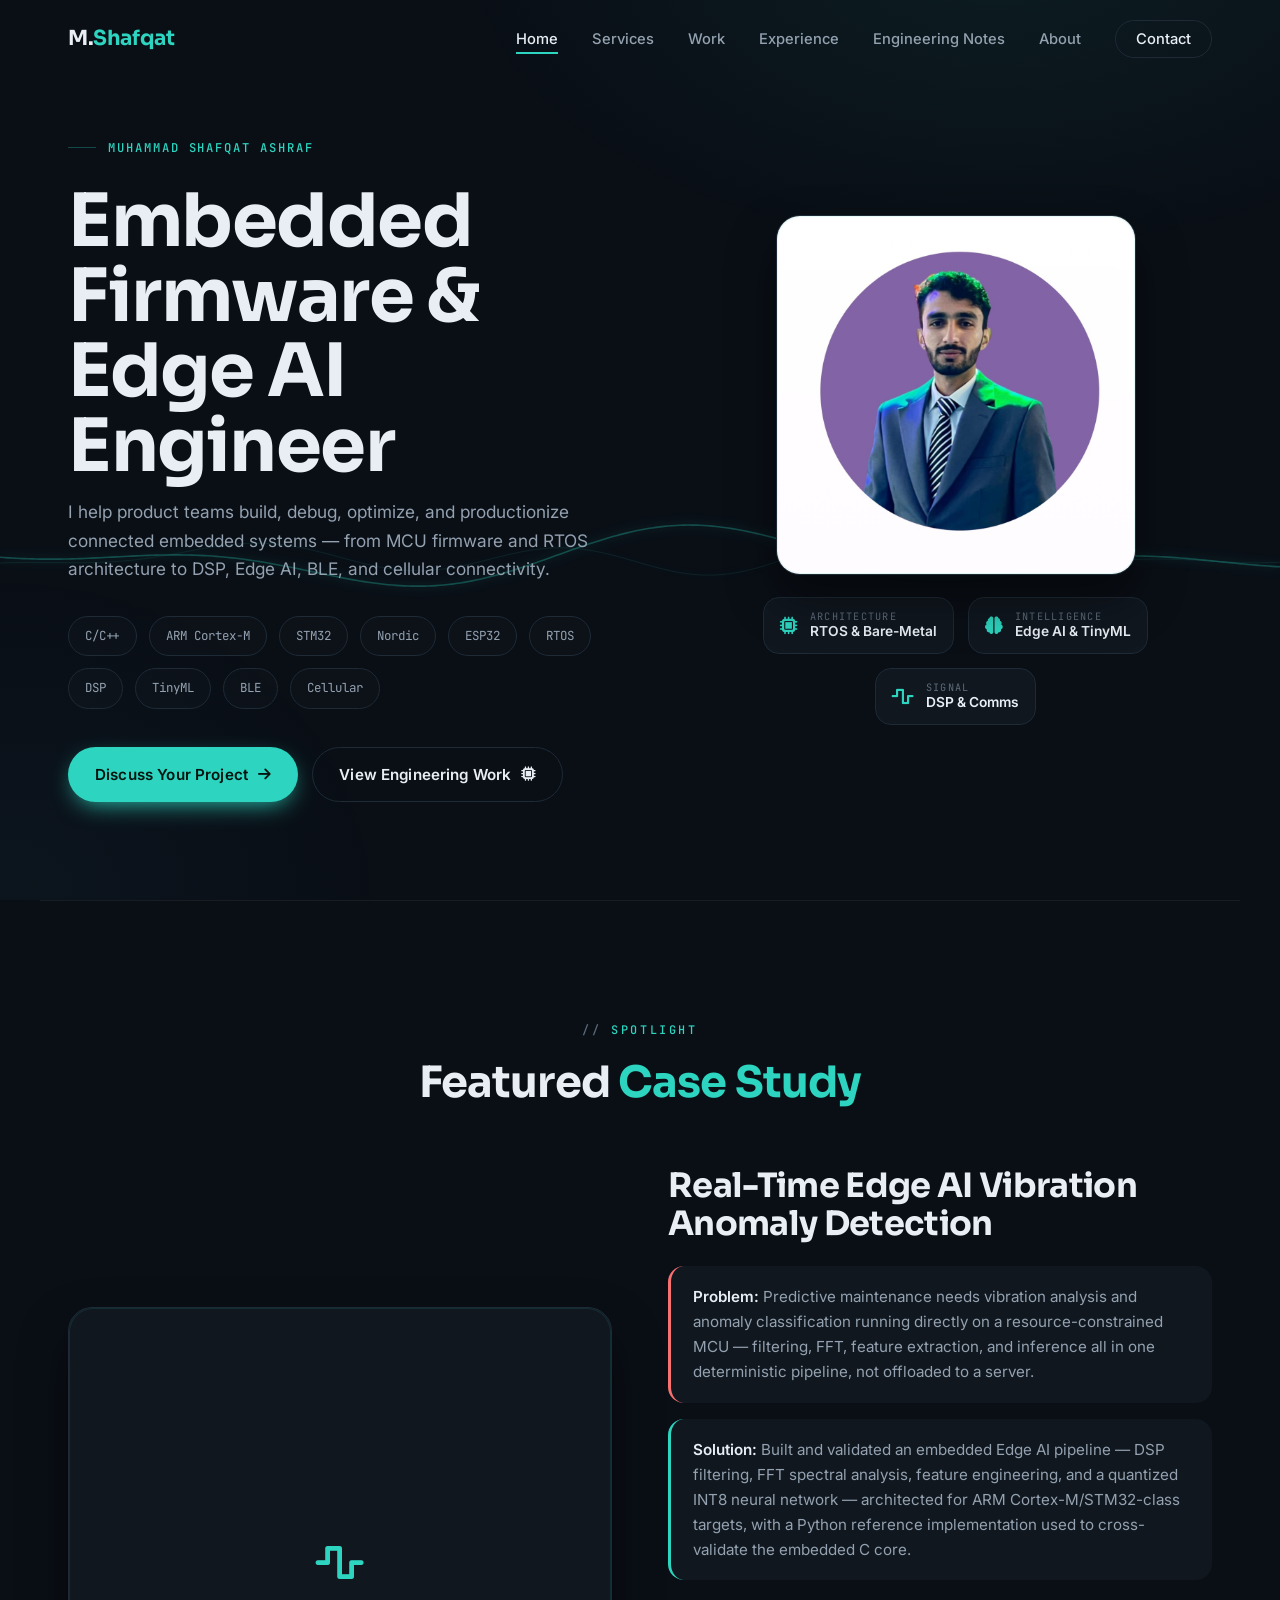
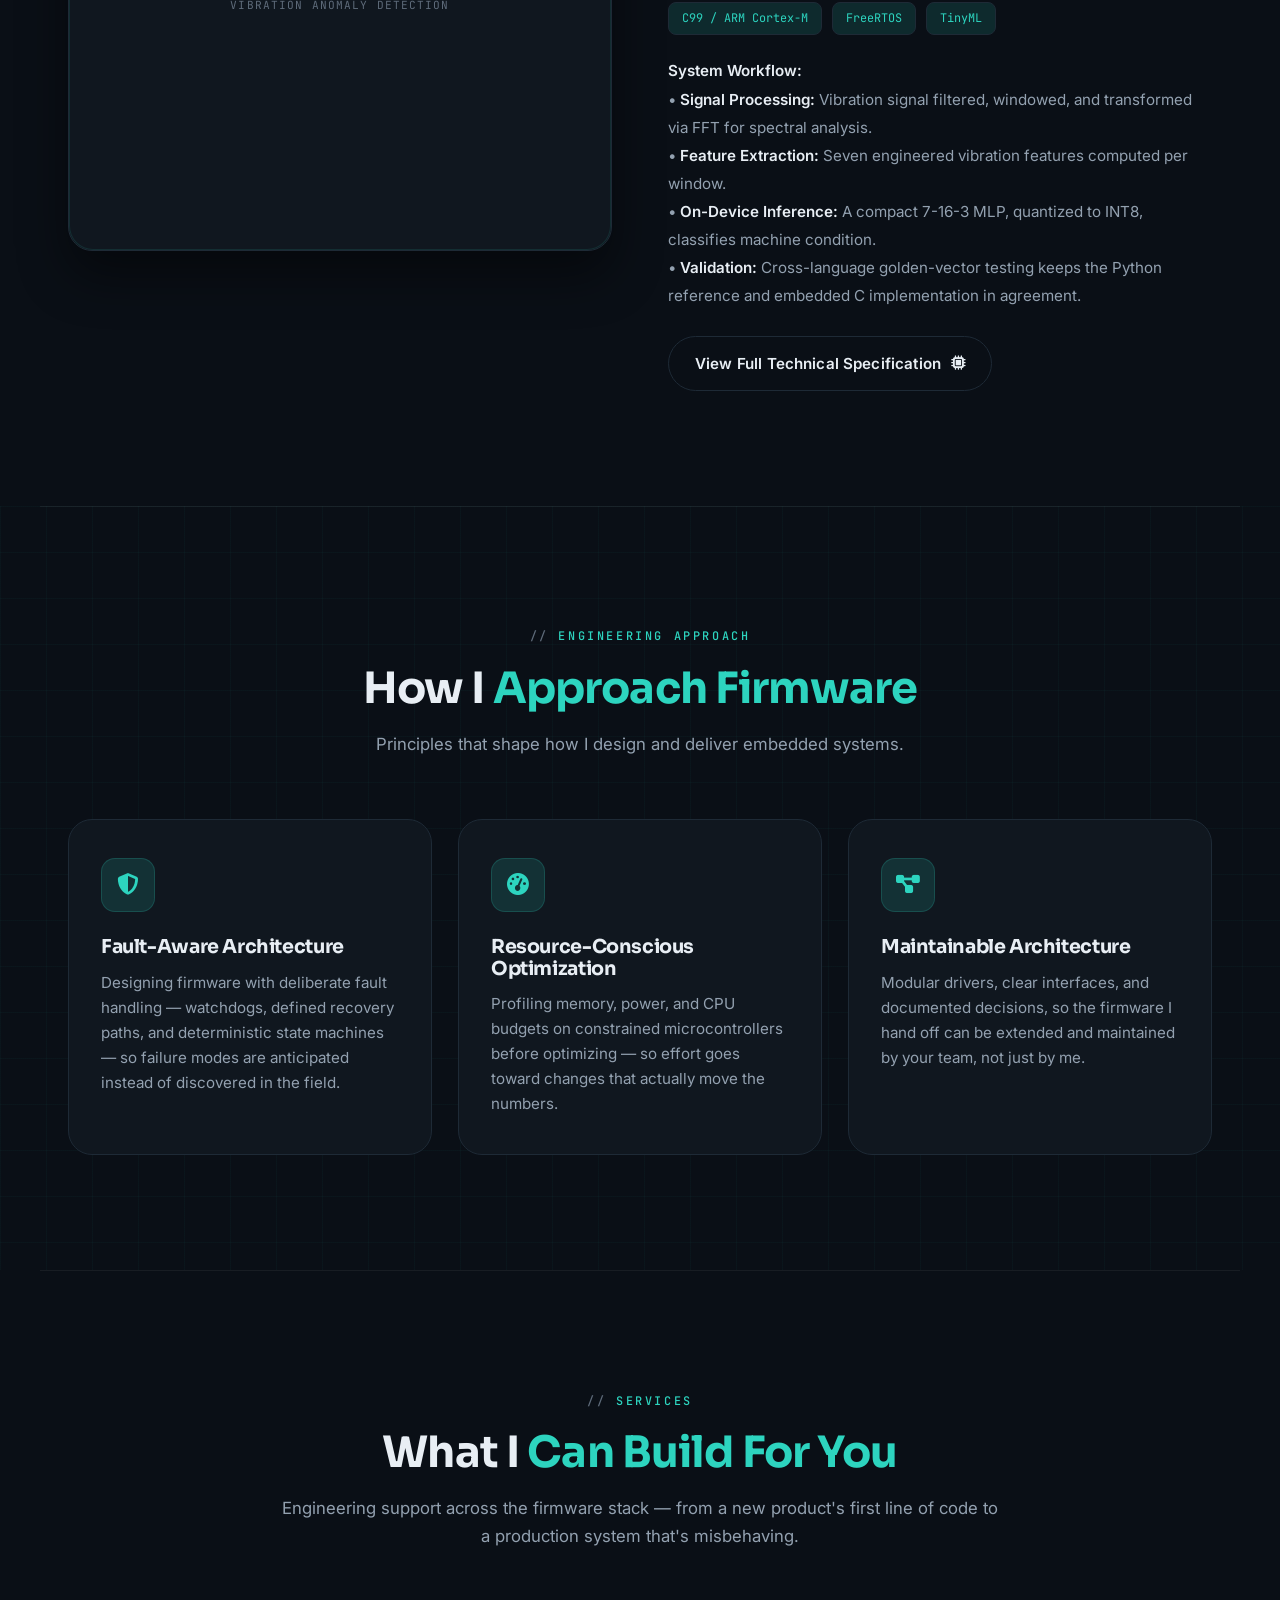
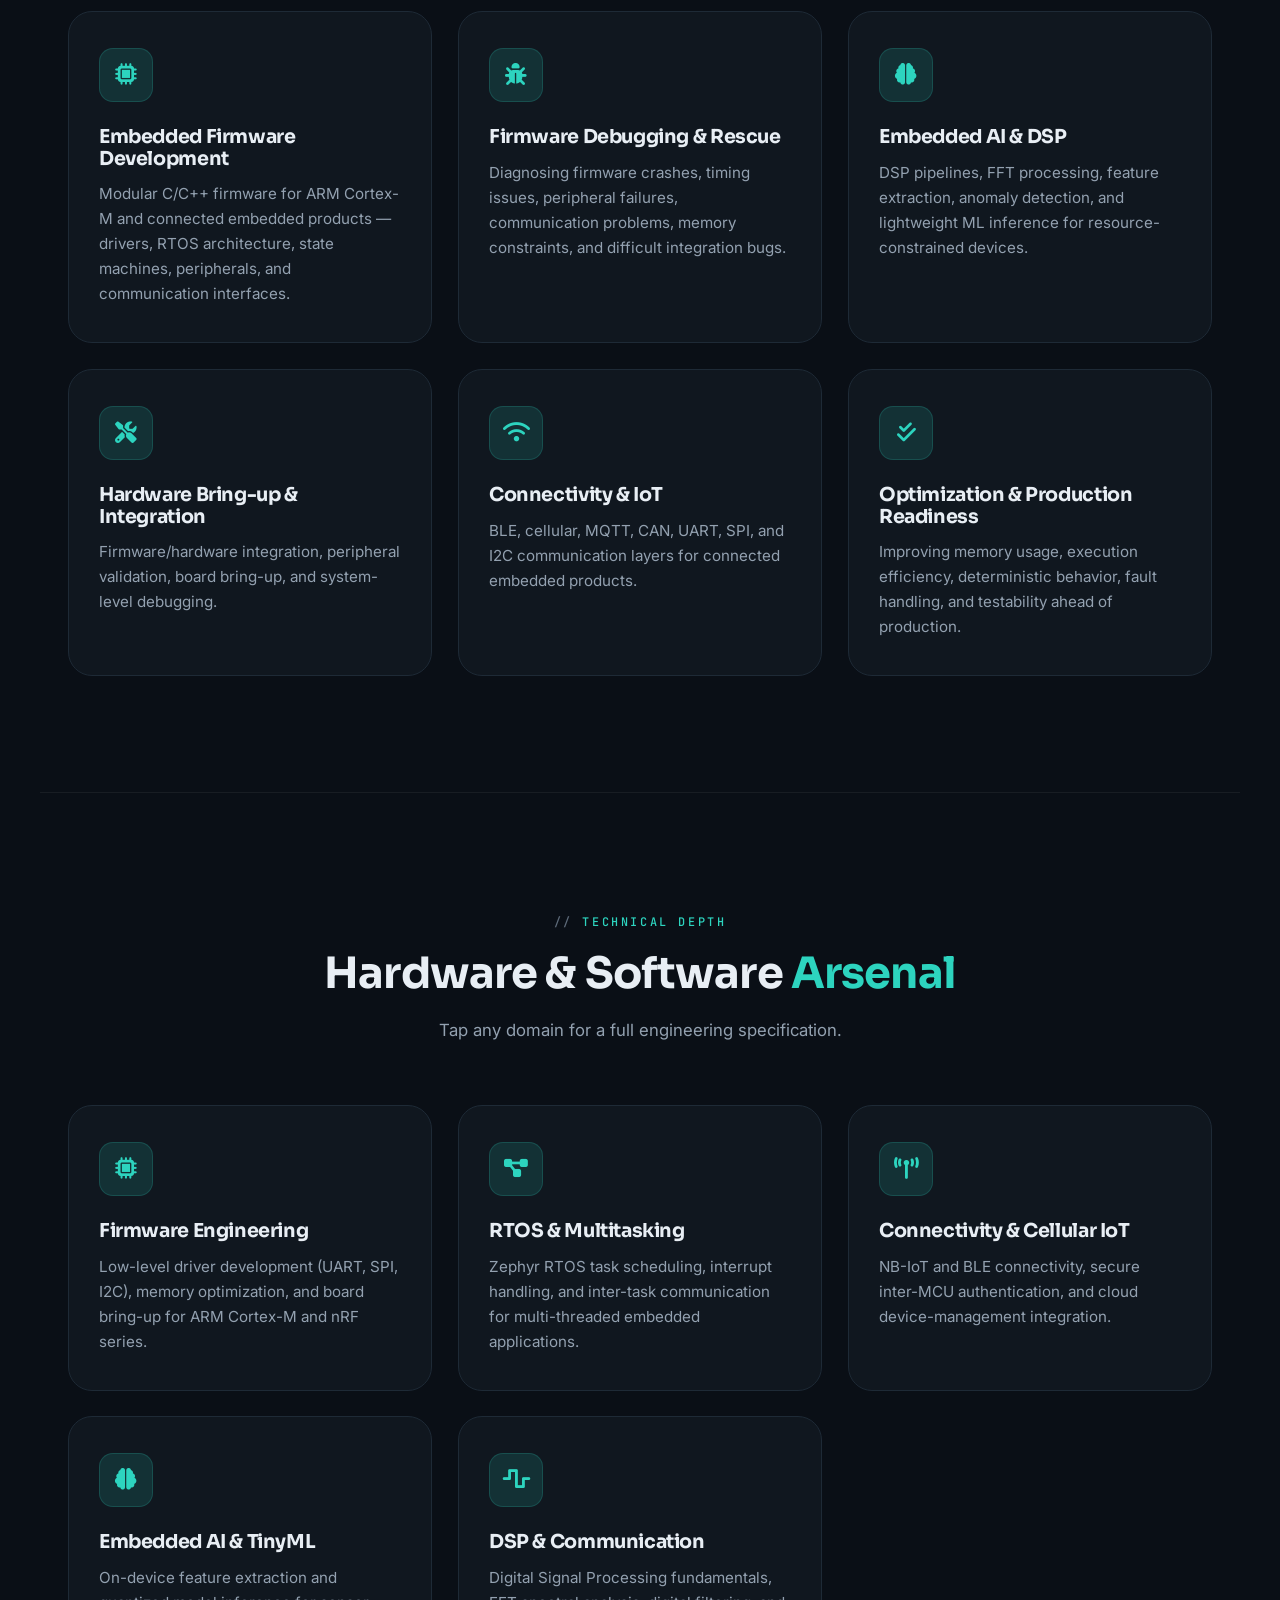
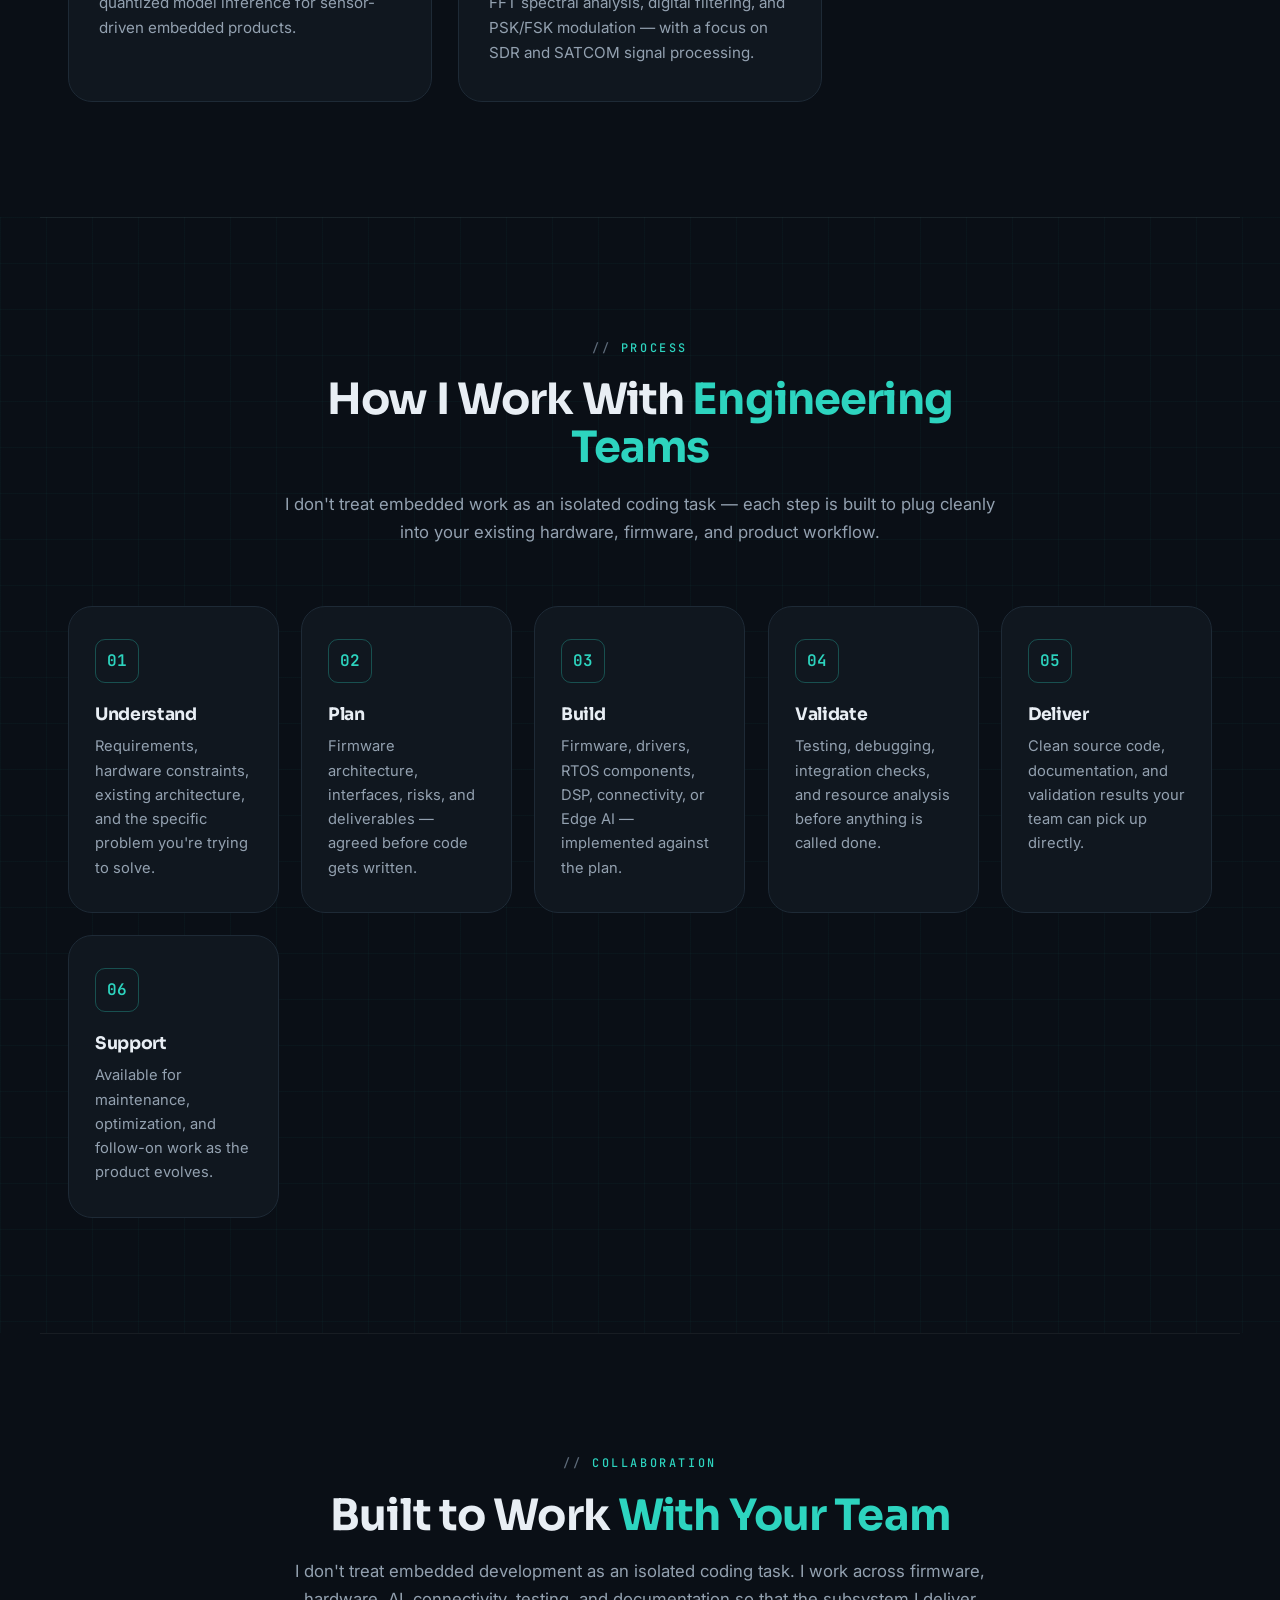
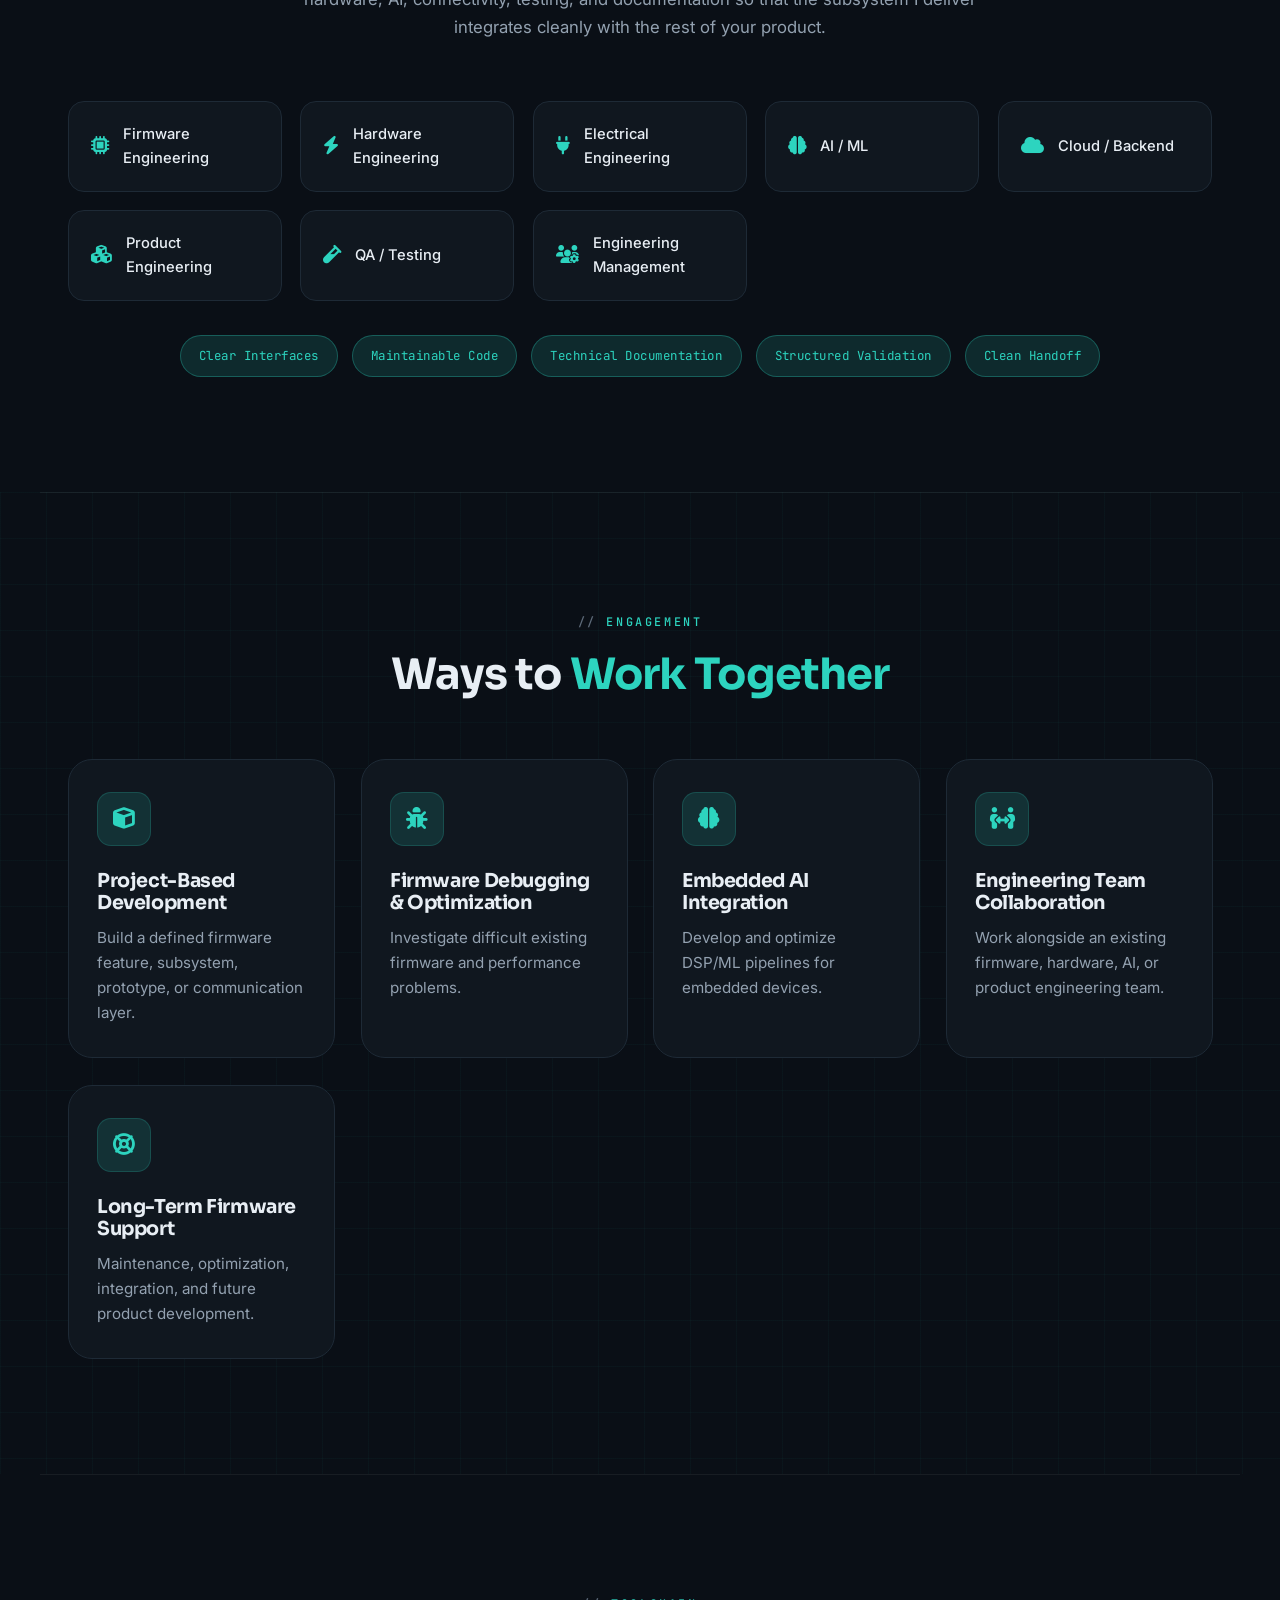
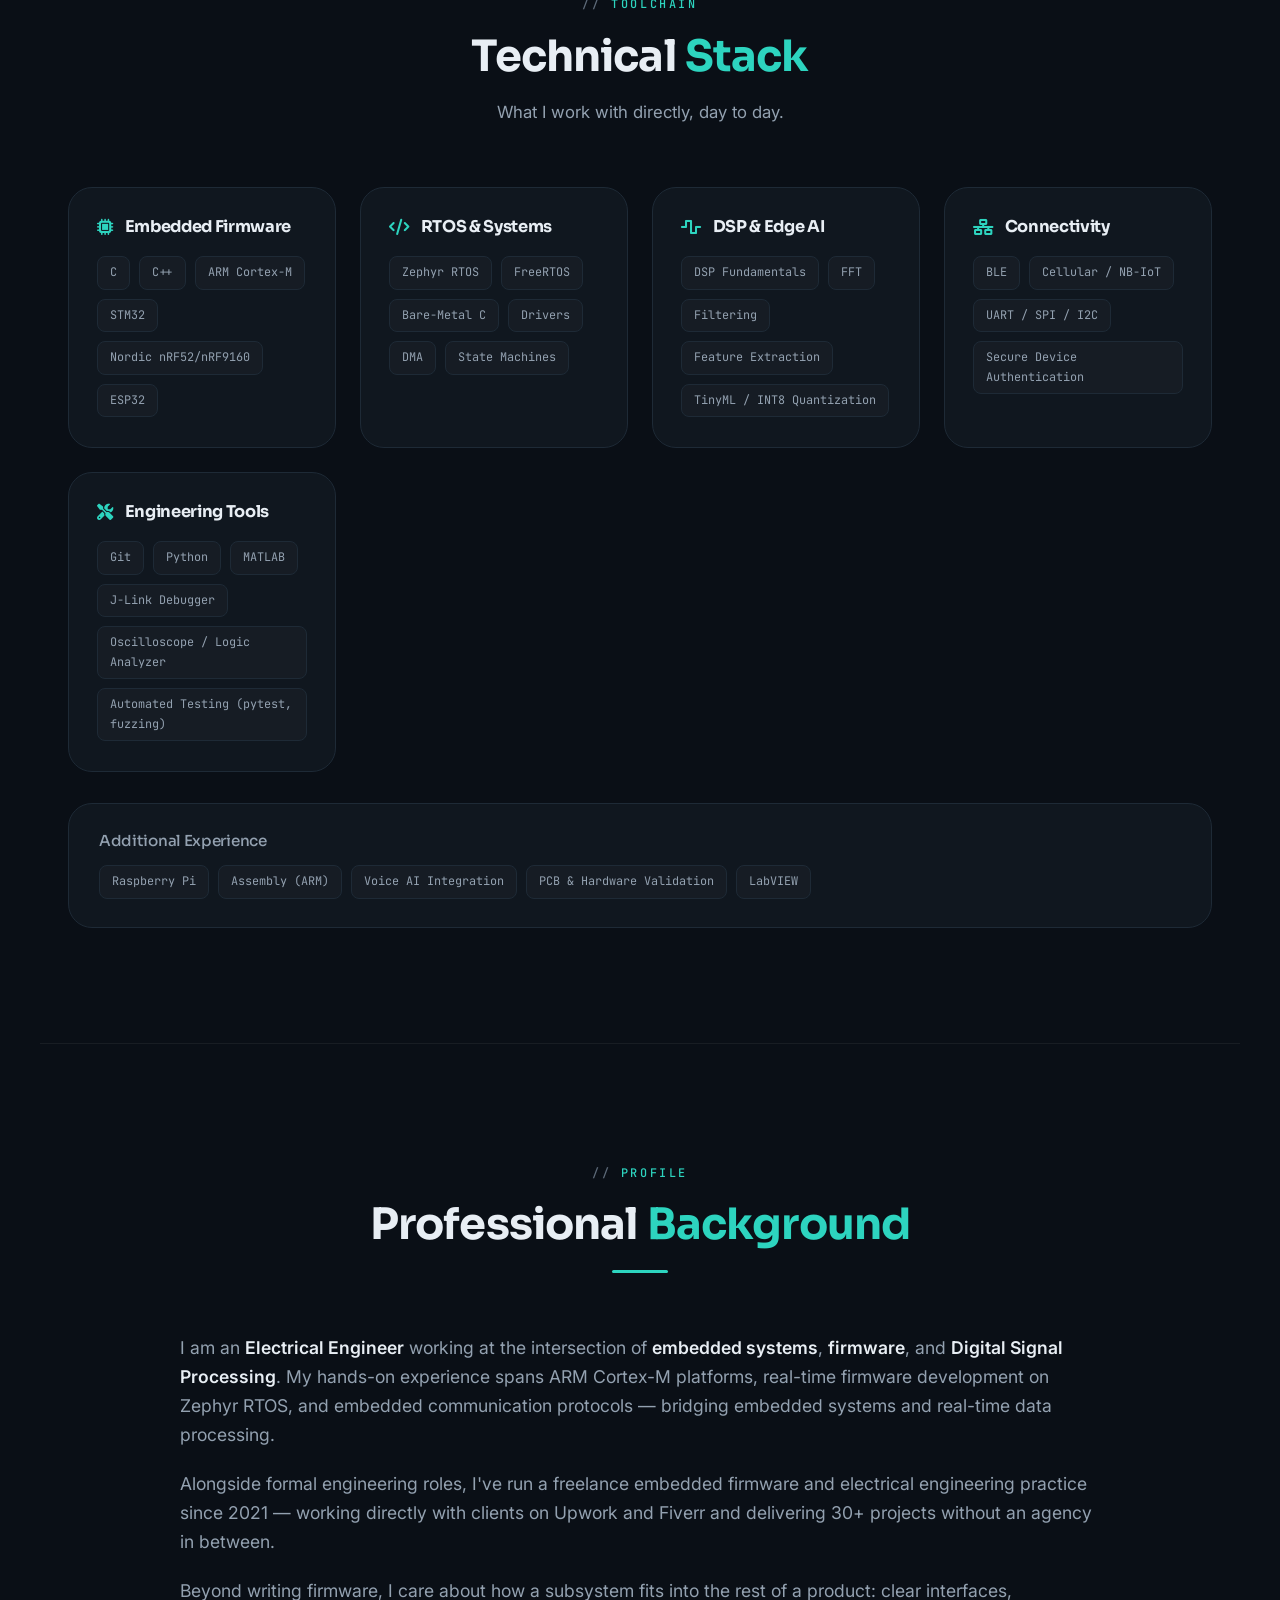
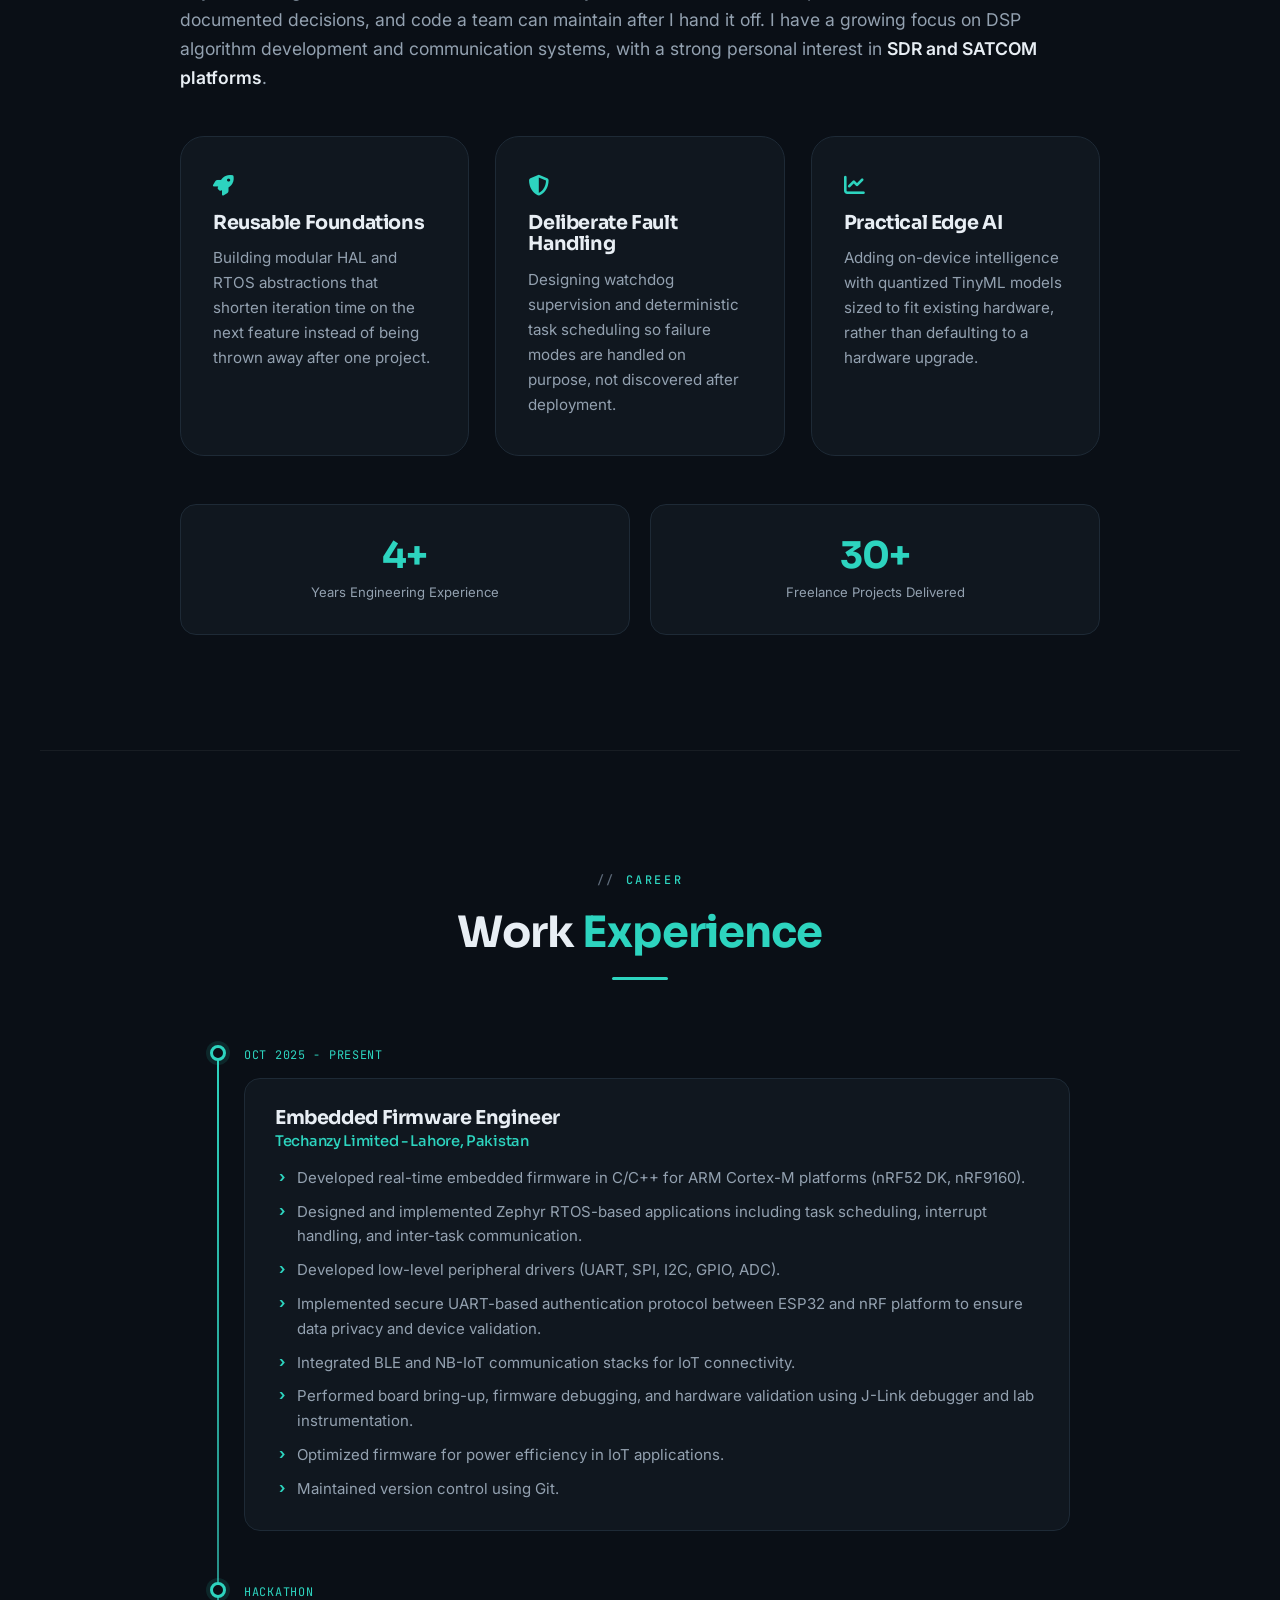
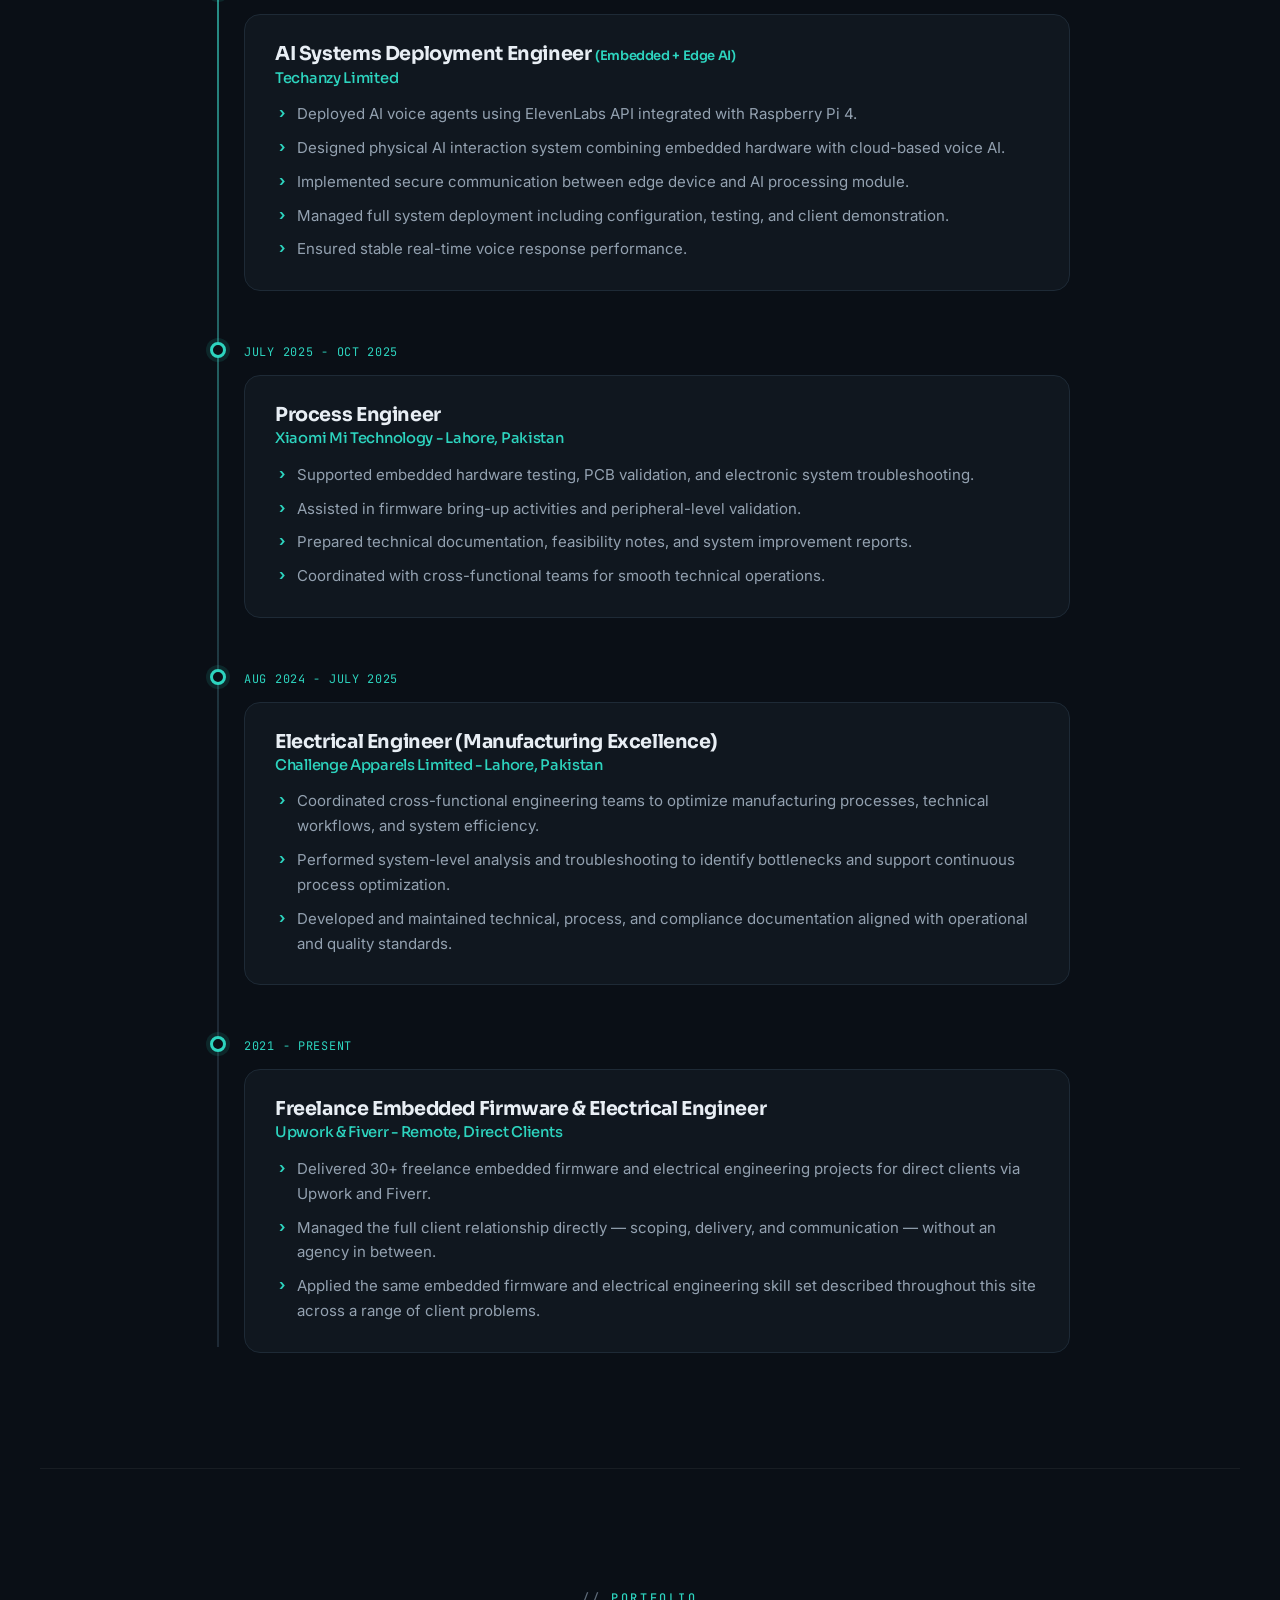
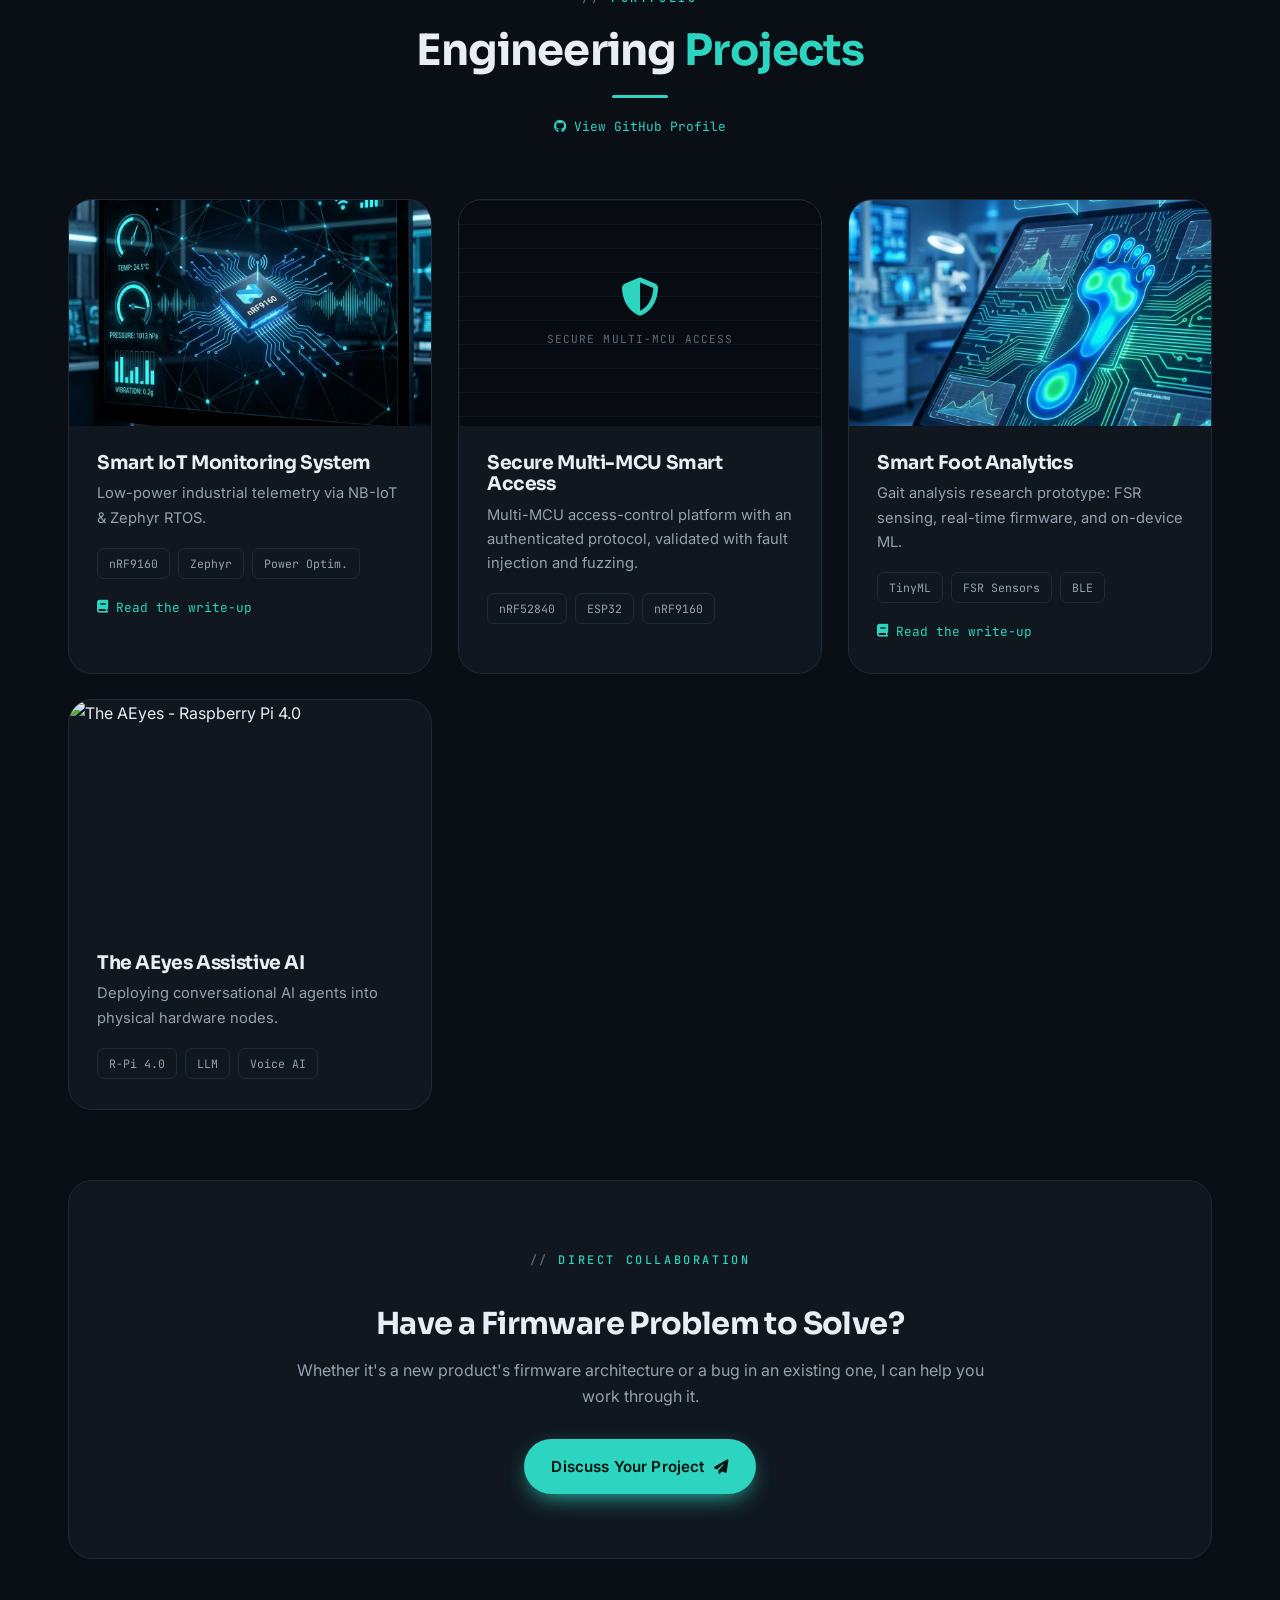
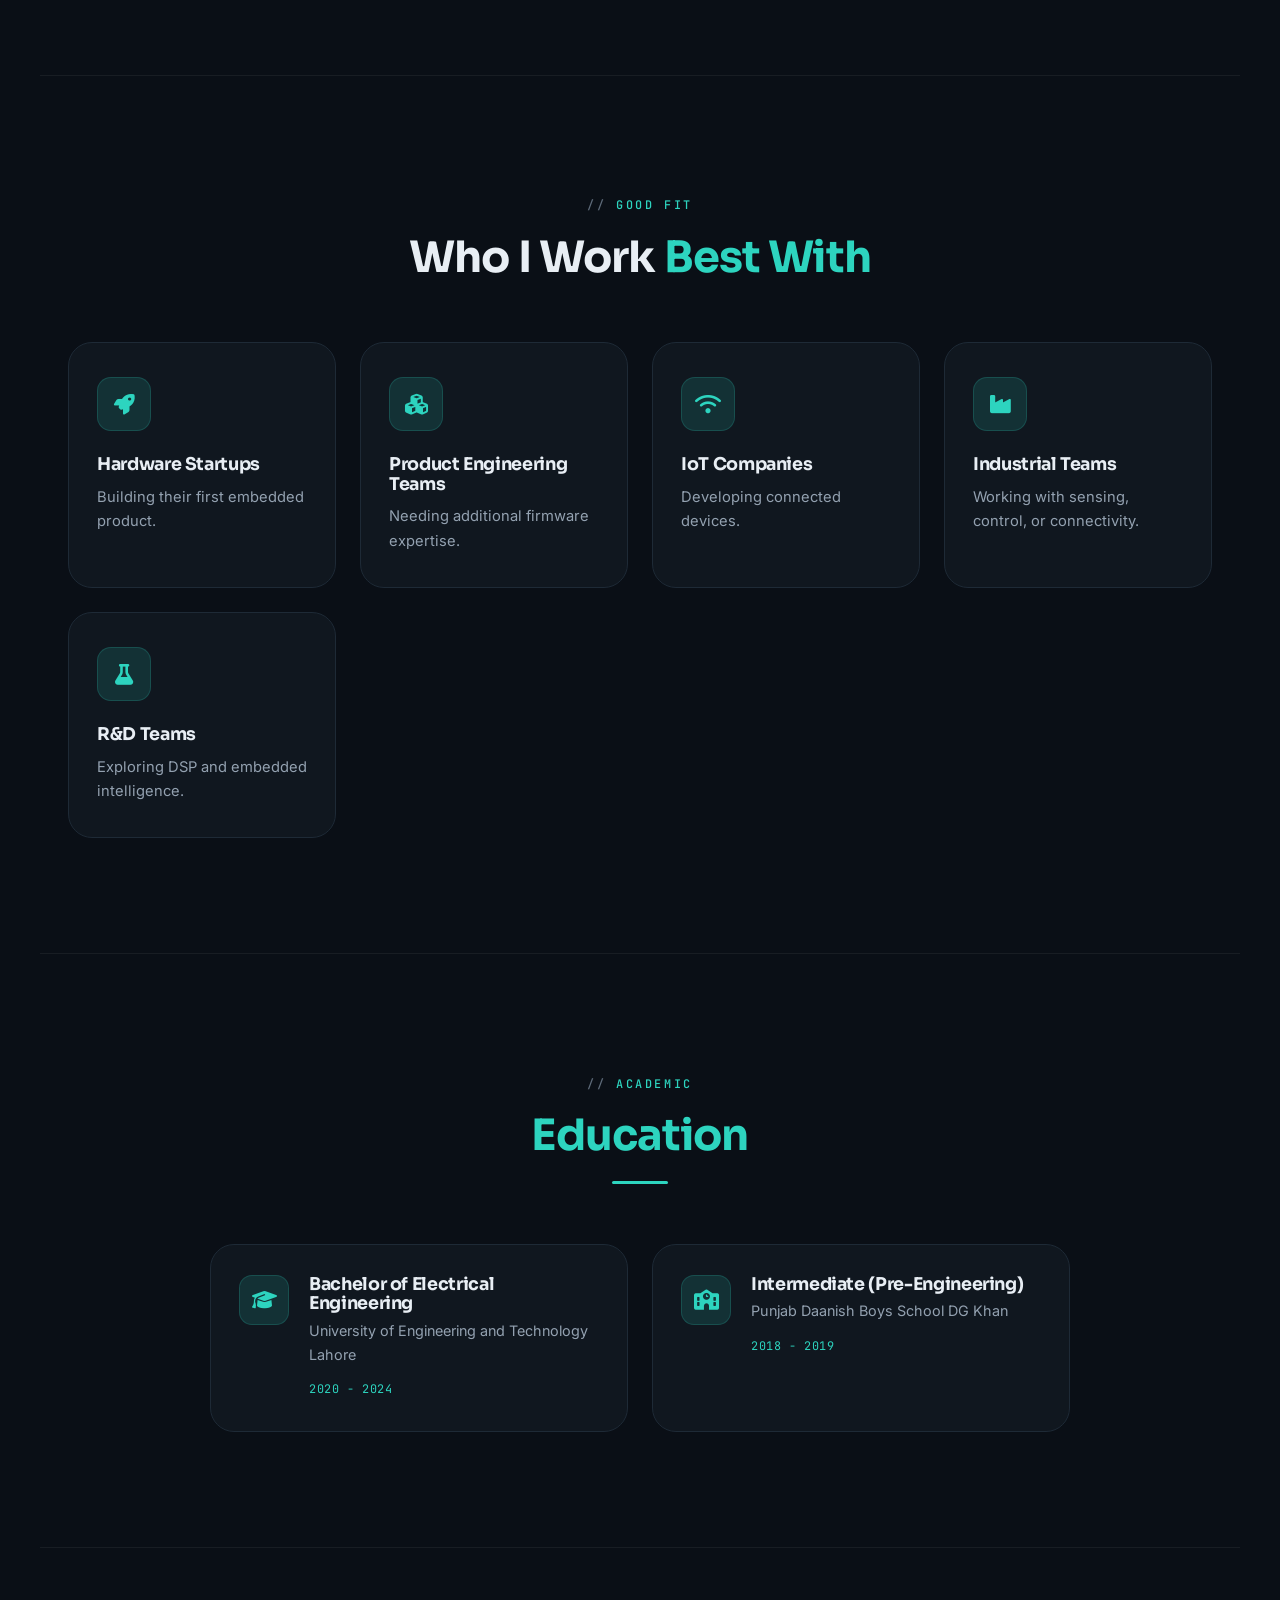
==== commit 9dcb04b2: "Remove CV download; add freelance experience (2021-present, 30+ projects) - Remove the "Download CV"" ====
--- a/index.html
+++ b/index.html
@@ -132,8 +132,6 @@
                         <a href="#contact" class="btn primary">Discuss Your Project <i class="fas fa-arrow-right"></i></a>
                         <a href="#projects" class="btn secondary">View Engineering Work <i
                                 class="fas fa-microchip"></i></a>
-                        <a href="Shafqat%20Firmware.pdf" target="_blank" class="btn secondary">Download CV <i
-                                class="fas fa-file-arrow-down"></i></a>
                     </div>
                 </div>
 
@@ -624,6 +622,10 @@
                             platforms, real-time firmware development on Zephyr RTOS, and embedded communication
                             protocols — bridging embedded systems and real-time data processing.
                         </p>
+                        <p>Alongside formal engineering roles, I've run a freelance embedded firmware and electrical
+                            engineering practice since 2021 — working directly with clients on Upwork and Fiverr and
+                            delivering 30+ projects without an agency in between.
+                        </p>
                         <p>Beyond writing firmware, I care about how a subsystem fits into the rest of a product:
                             clear interfaces, documented decisions, and code a team can maintain after I hand it off.
                             I have a growing focus on DSP algorithm development and communication systems, with a
@@ -662,8 +664,12 @@
 
                         <div class="about-stats">
                             <div class="stat-item">
-                                <h3>2+</h3>
+                                <h3>4+</h3>
                                 <p>Years Engineering Experience</p>
+                            </div>
+                            <div class="stat-item">
+                                <h3>30+</h3>
+                                <p>Freelance Projects Delivered</p>
                             </div>
                         </div>
                     </div>
@@ -746,13 +752,30 @@
                         <div class="timeline-content"
                             data-title="Electrical Engineer (Manufacturing Excellence) — Challenge Apparels Limited"
                             data-tech="Systems Analysis · Process Documentation"
-                            data-desc="<div class='spec-overview'><p>My first engineering role, focused on process and systems-level analysis in a manufacturing environment.</p></div><div class='spec-section'><h4>What I Did</h4><ul><li>Coordinated cross-functional engineering teams to optimize manufacturing processes, technical workflows, and system efficiency.</li><li>Performed system-level analysis and troubleshooting to identify bottlenecks and support continuous process optimization.</li><li>Developed and maintained technical, process, and compliance documentation aligned with operational and quality standards.</li></ul></div>">
+                            data-desc="<div class='spec-overview'><p>My first full-time engineering role, focused on process and systems-level analysis in a manufacturing environment.</p></div><div class='spec-section'><h4>What I Did</h4><ul><li>Coordinated cross-functional engineering teams to optimize manufacturing processes, technical workflows, and system efficiency.</li><li>Performed system-level analysis and troubleshooting to identify bottlenecks and support continuous process optimization.</li><li>Developed and maintained technical, process, and compliance documentation aligned with operational and quality standards.</li></ul></div>">
                             <h3>Electrical Engineer (Manufacturing Excellence)</h3>
                             <h4>Challenge Apparels Limited - Lahore, Pakistan</h4>
                             <ul>
                                 <li>Coordinated cross-functional engineering teams to optimize manufacturing processes, technical workflows, and system efficiency.</li>
                                 <li>Performed system-level analysis and troubleshooting to identify bottlenecks and support continuous process optimization.</li>
                                 <li>Developed and maintained technical, process, and compliance documentation aligned with operational and quality standards.</li>
+                            </ul>
+                        </div>
+                    </div>
+                    <!-- Freelance -->
+                    <div class="timeline-item">
+                        <div class="timeline-dot"></div>
+                        <div class="timeline-date">2021 - PRESENT</div>
+                        <div class="timeline-content"
+                            data-title="Freelance Embedded Firmware & Electrical Engineer — Upwork & Fiverr"
+                            data-tech="Direct Clients · 30+ Projects Delivered"
+                            data-desc="<div class='spec-overview'><p>A parallel freelance practice running since 2021 — working directly with clients on Upwork and Fiverr on embedded firmware and electrical engineering projects, alongside the formal roles listed above.</p></div><div class='spec-section'><h4>What I Did</h4><ul><li>Delivered 30+ freelance embedded firmware and electrical engineering projects for direct clients via Upwork and Fiverr.</li><li>Managed the full client relationship directly — scoping, delivery, and communication — without an agency in between.</li><li>Applied the same embedded firmware and electrical engineering skill set described throughout this site across a range of client problems.</li></ul></div>">
+                            <h3>Freelance Embedded Firmware & Electrical Engineer</h3>
+                            <h4>Upwork & Fiverr - Remote, Direct Clients</h4>
+                            <ul>
+                                <li>Delivered 30+ freelance embedded firmware and electrical engineering projects for direct clients via Upwork and Fiverr.</li>
+                                <li>Managed the full client relationship directly — scoping, delivery, and communication — without an agency in between.</li>
+                                <li>Applied the same embedded firmware and electrical engineering skill set described throughout this site across a range of client problems.</li>
                             </ul>
                         </div>
                     </div>
--- a/style.css
+++ b/style.css
@@ -956,7 +956,7 @@
 
 .about-stats {
     display: grid;
-    grid-template-columns: repeat(3, 1fr);
+    grid-template-columns: repeat(auto-fit, minmax(180px, 1fr));
     gap: 20px;
     margin-top: 48px;
 }
